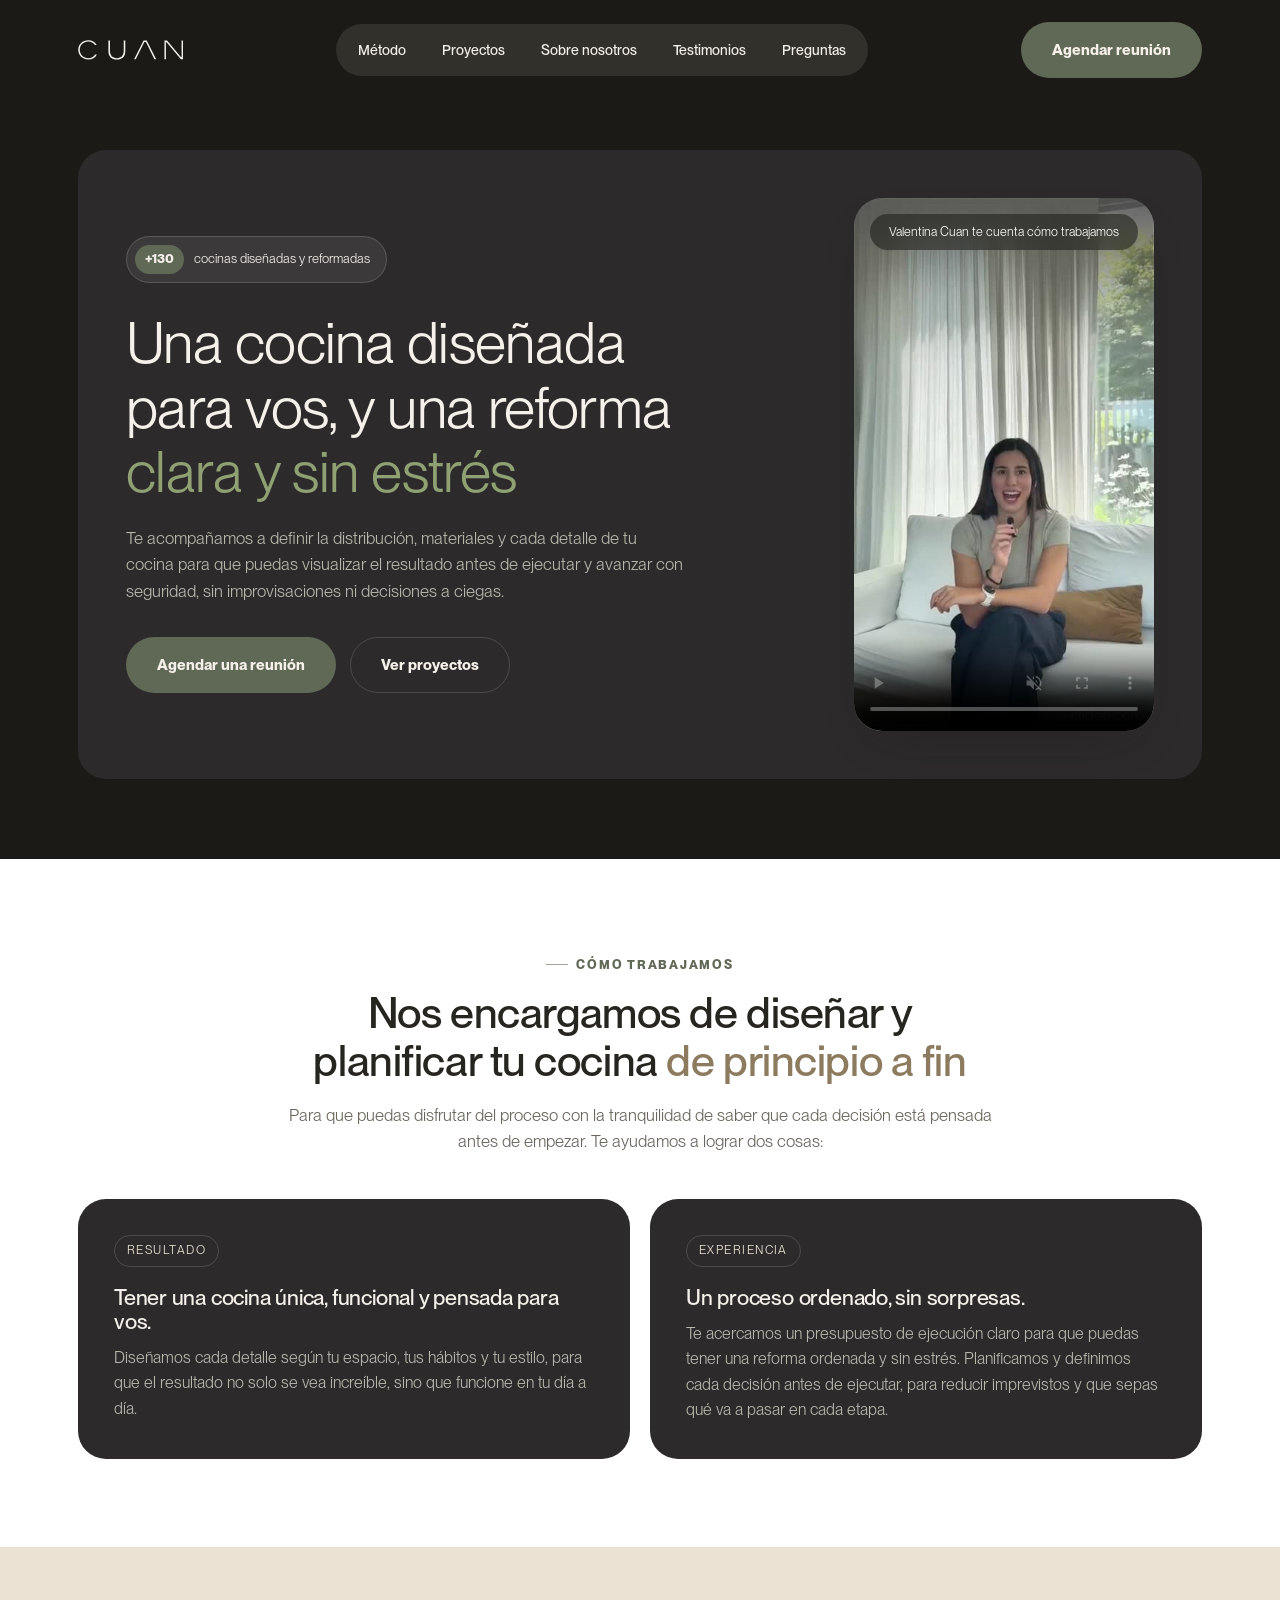
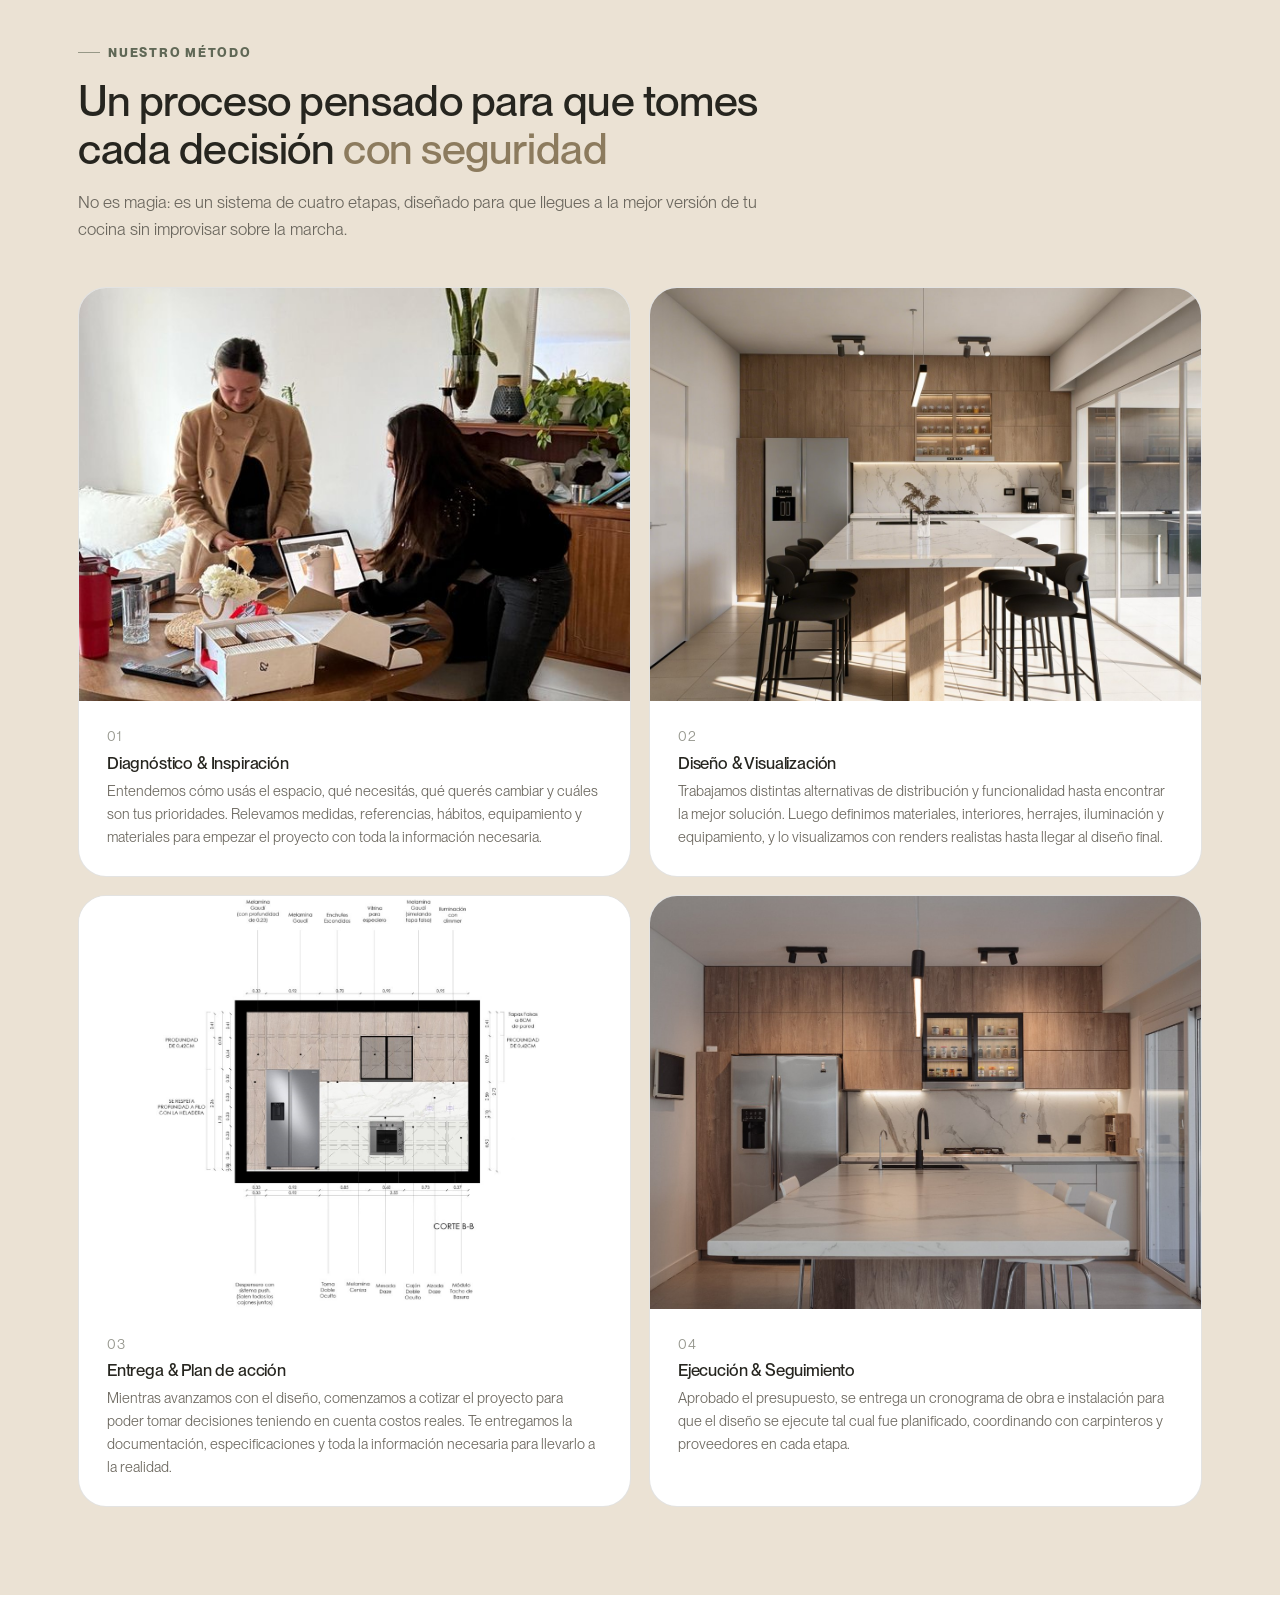
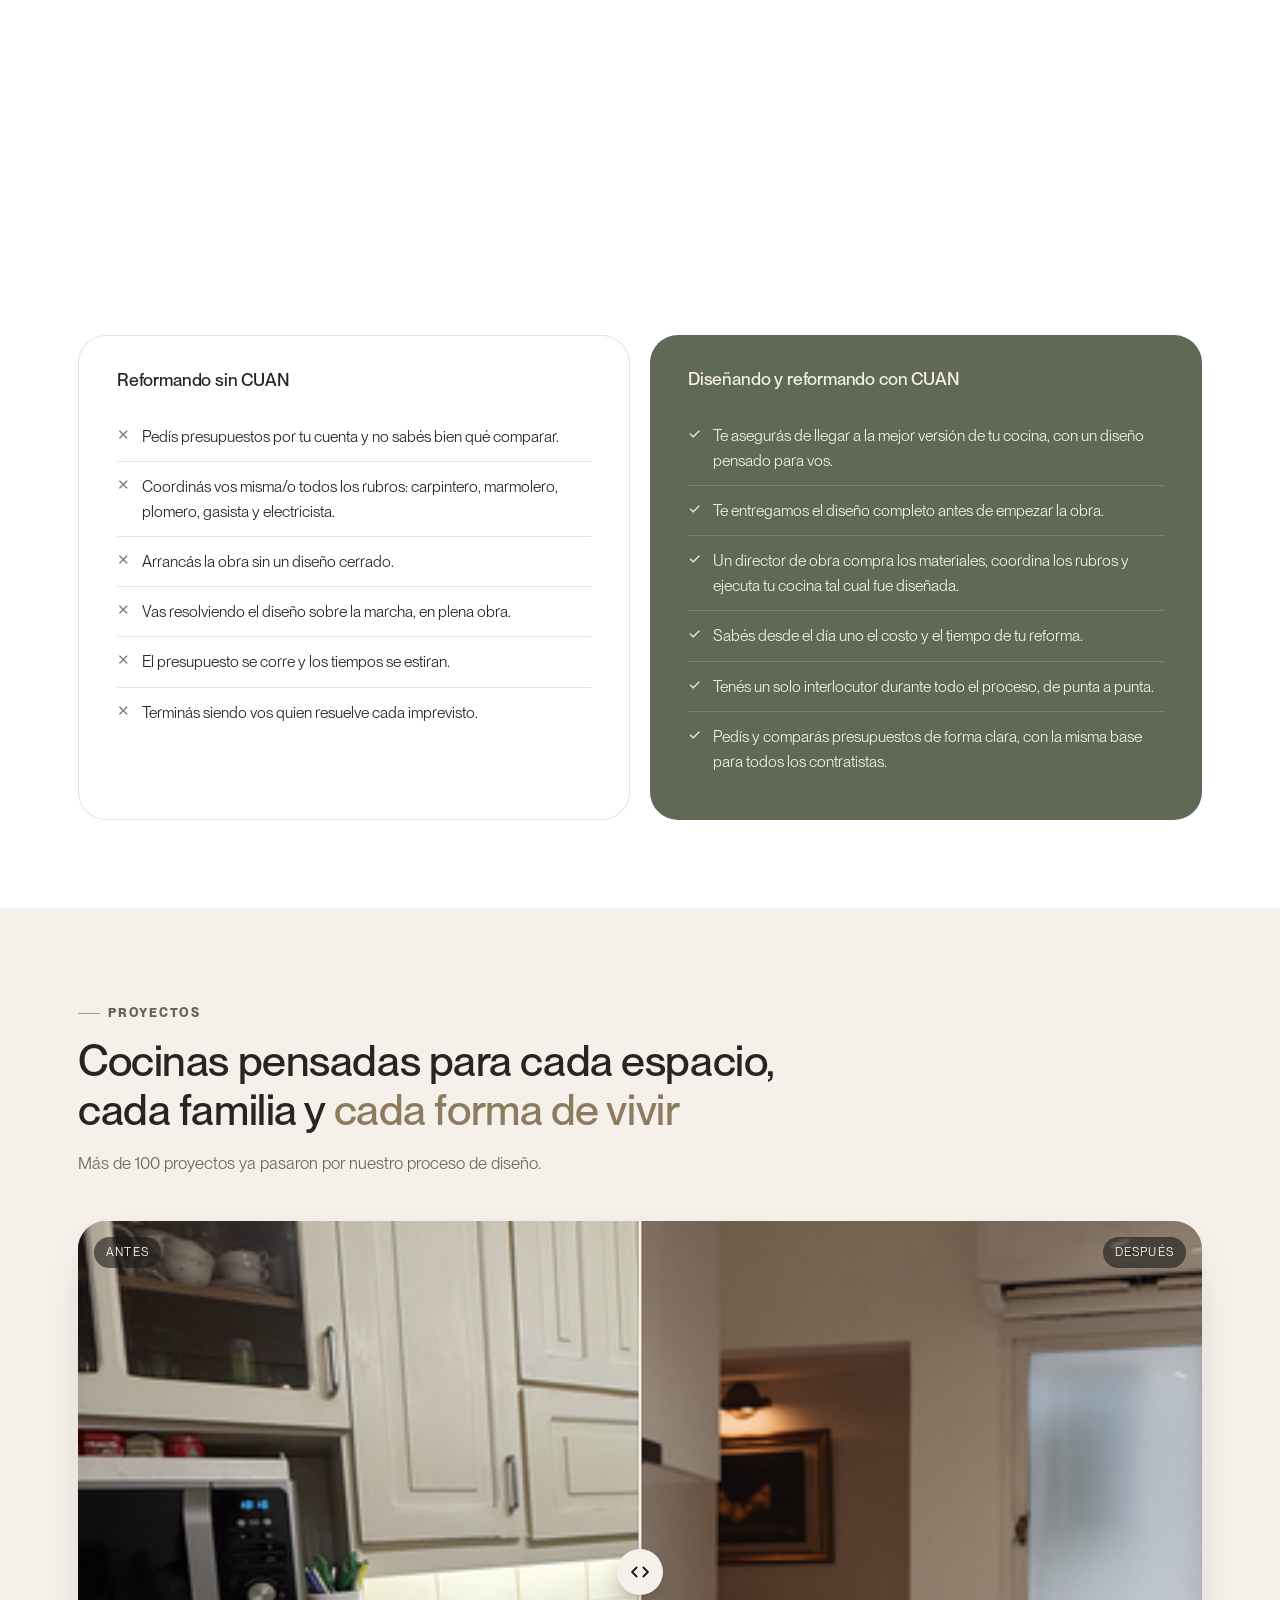
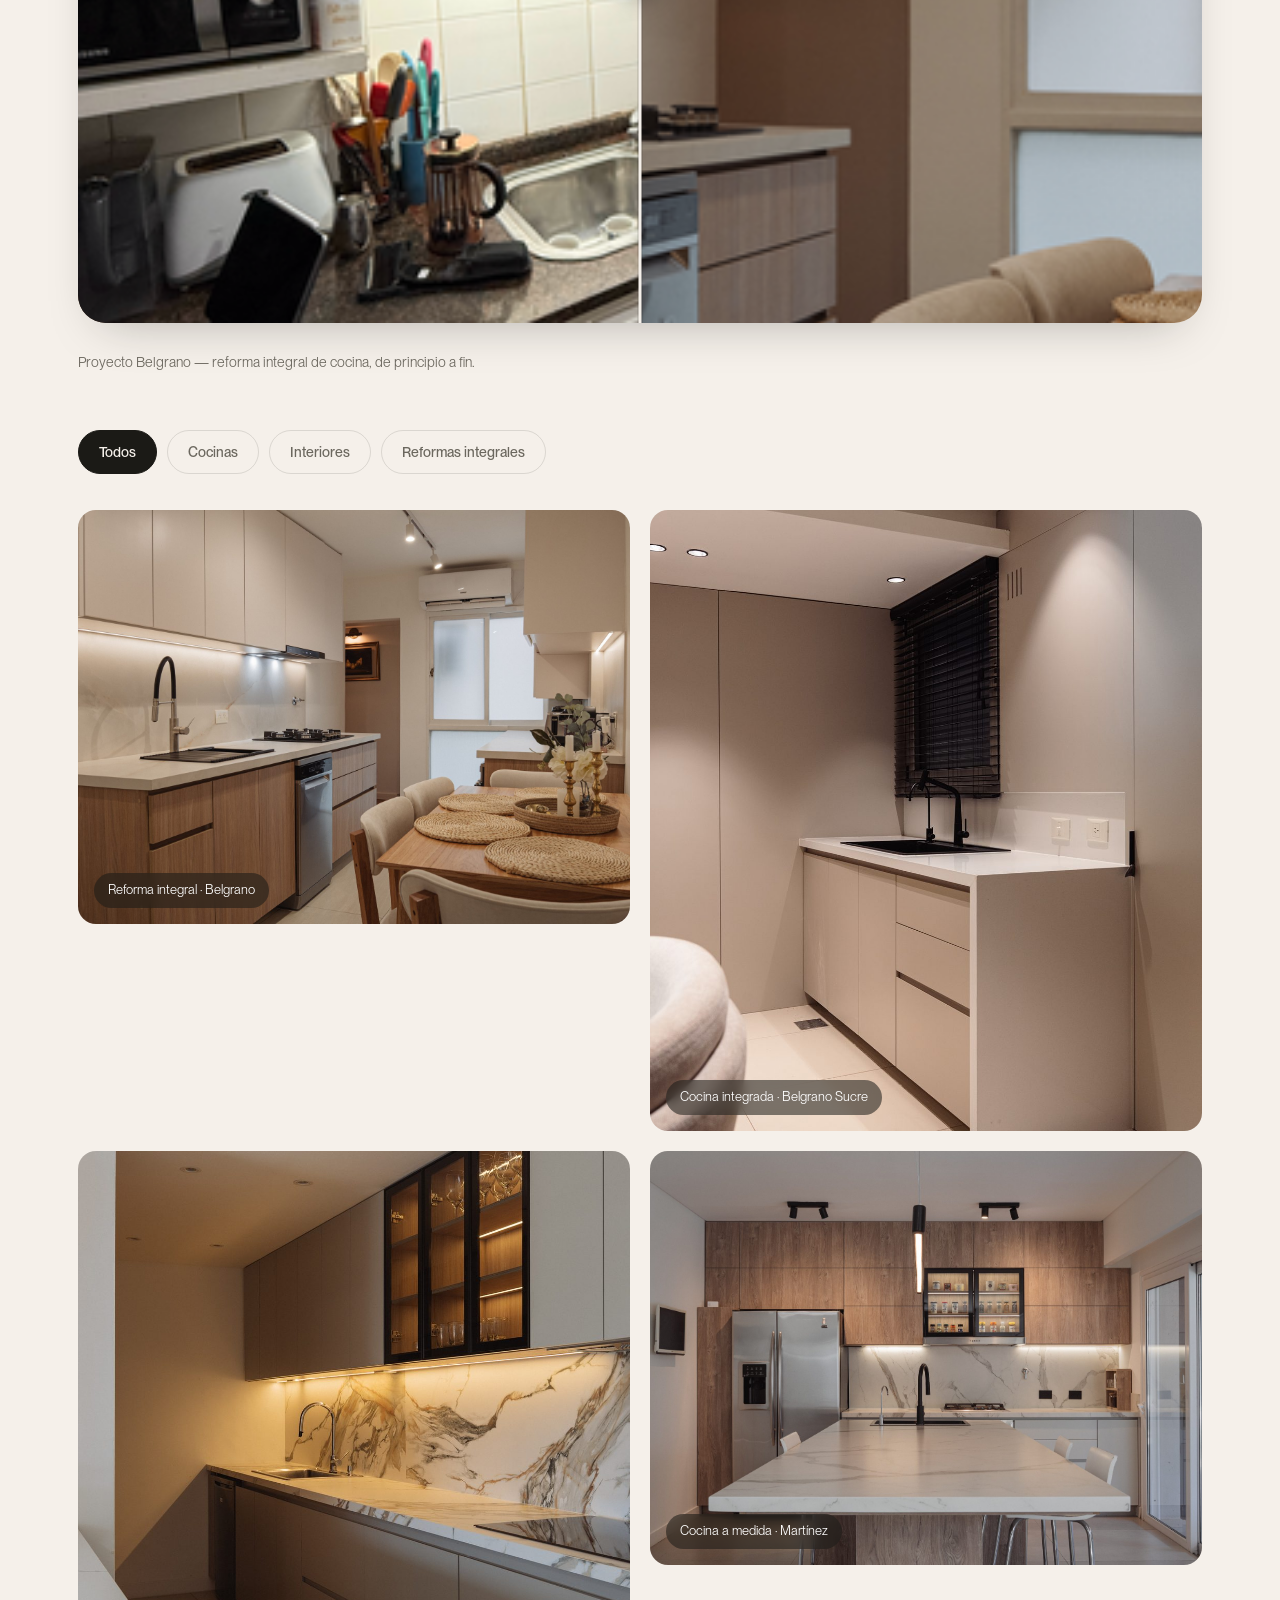
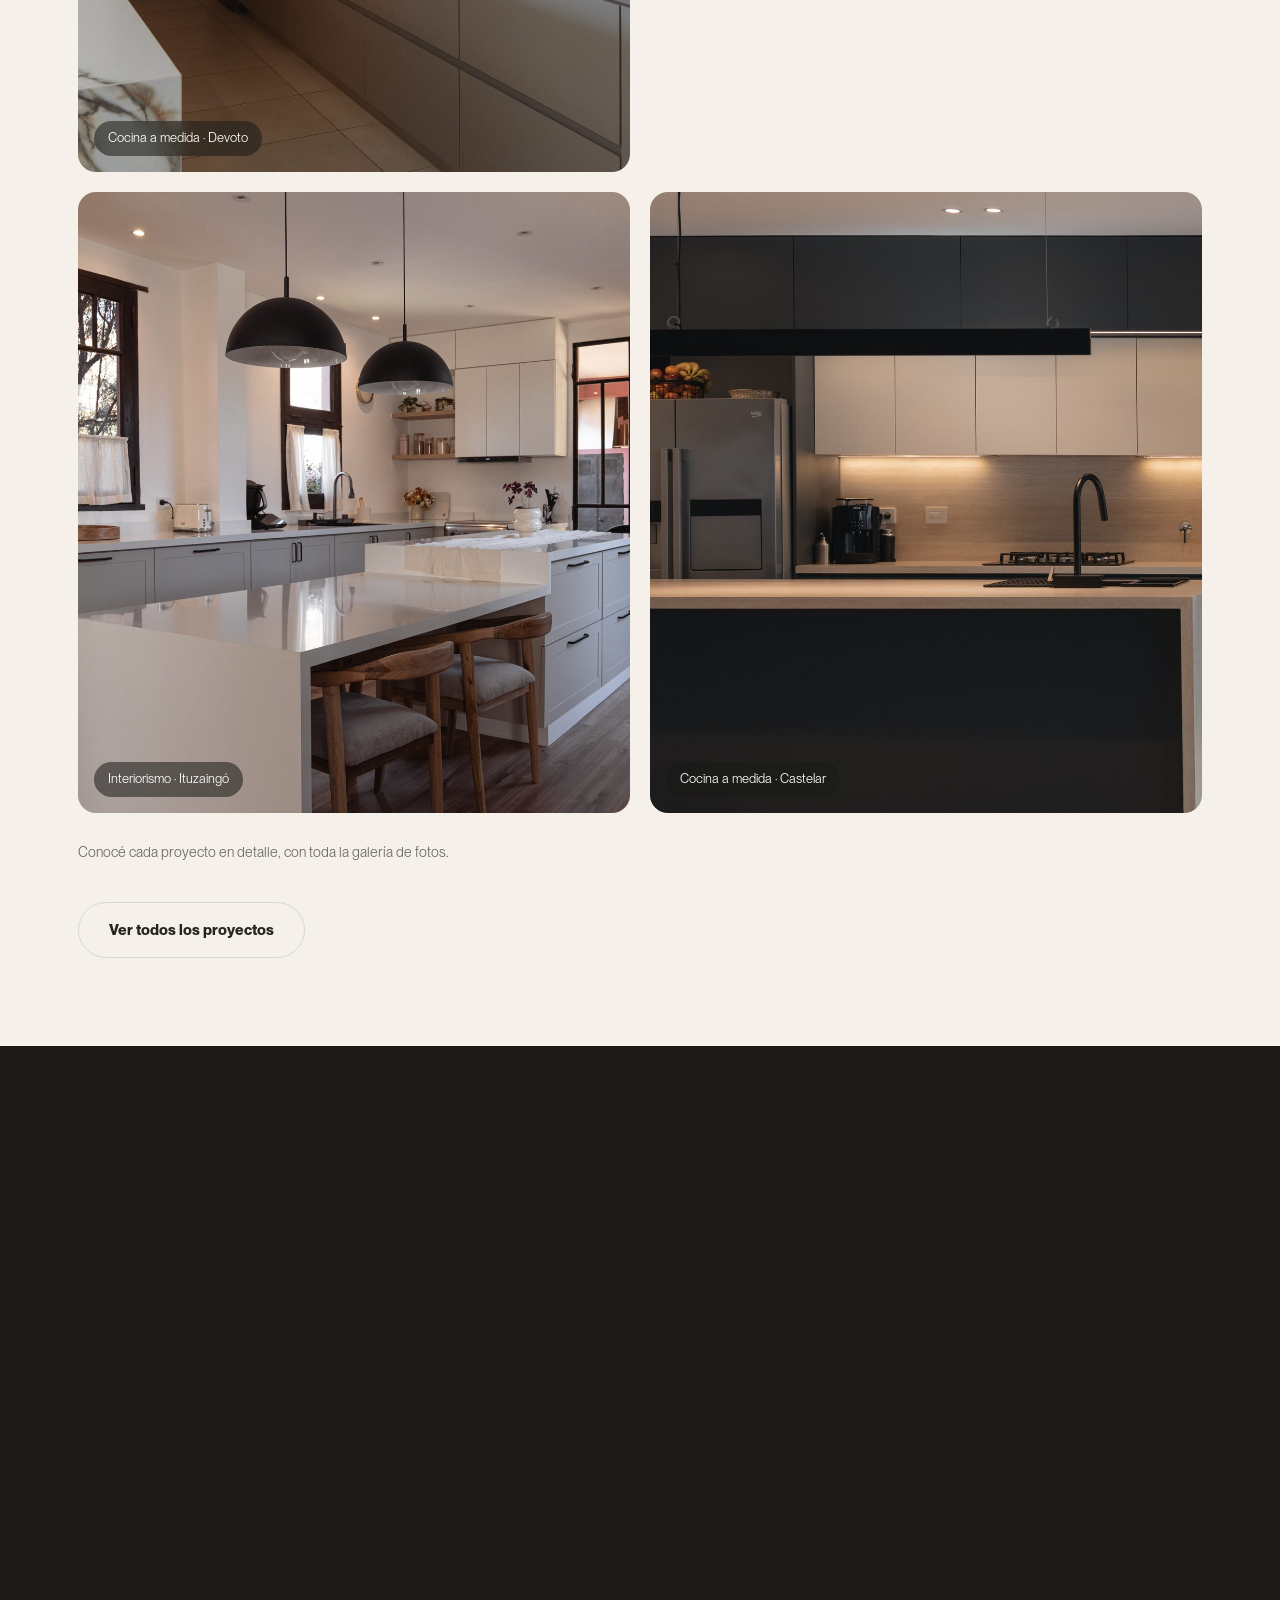
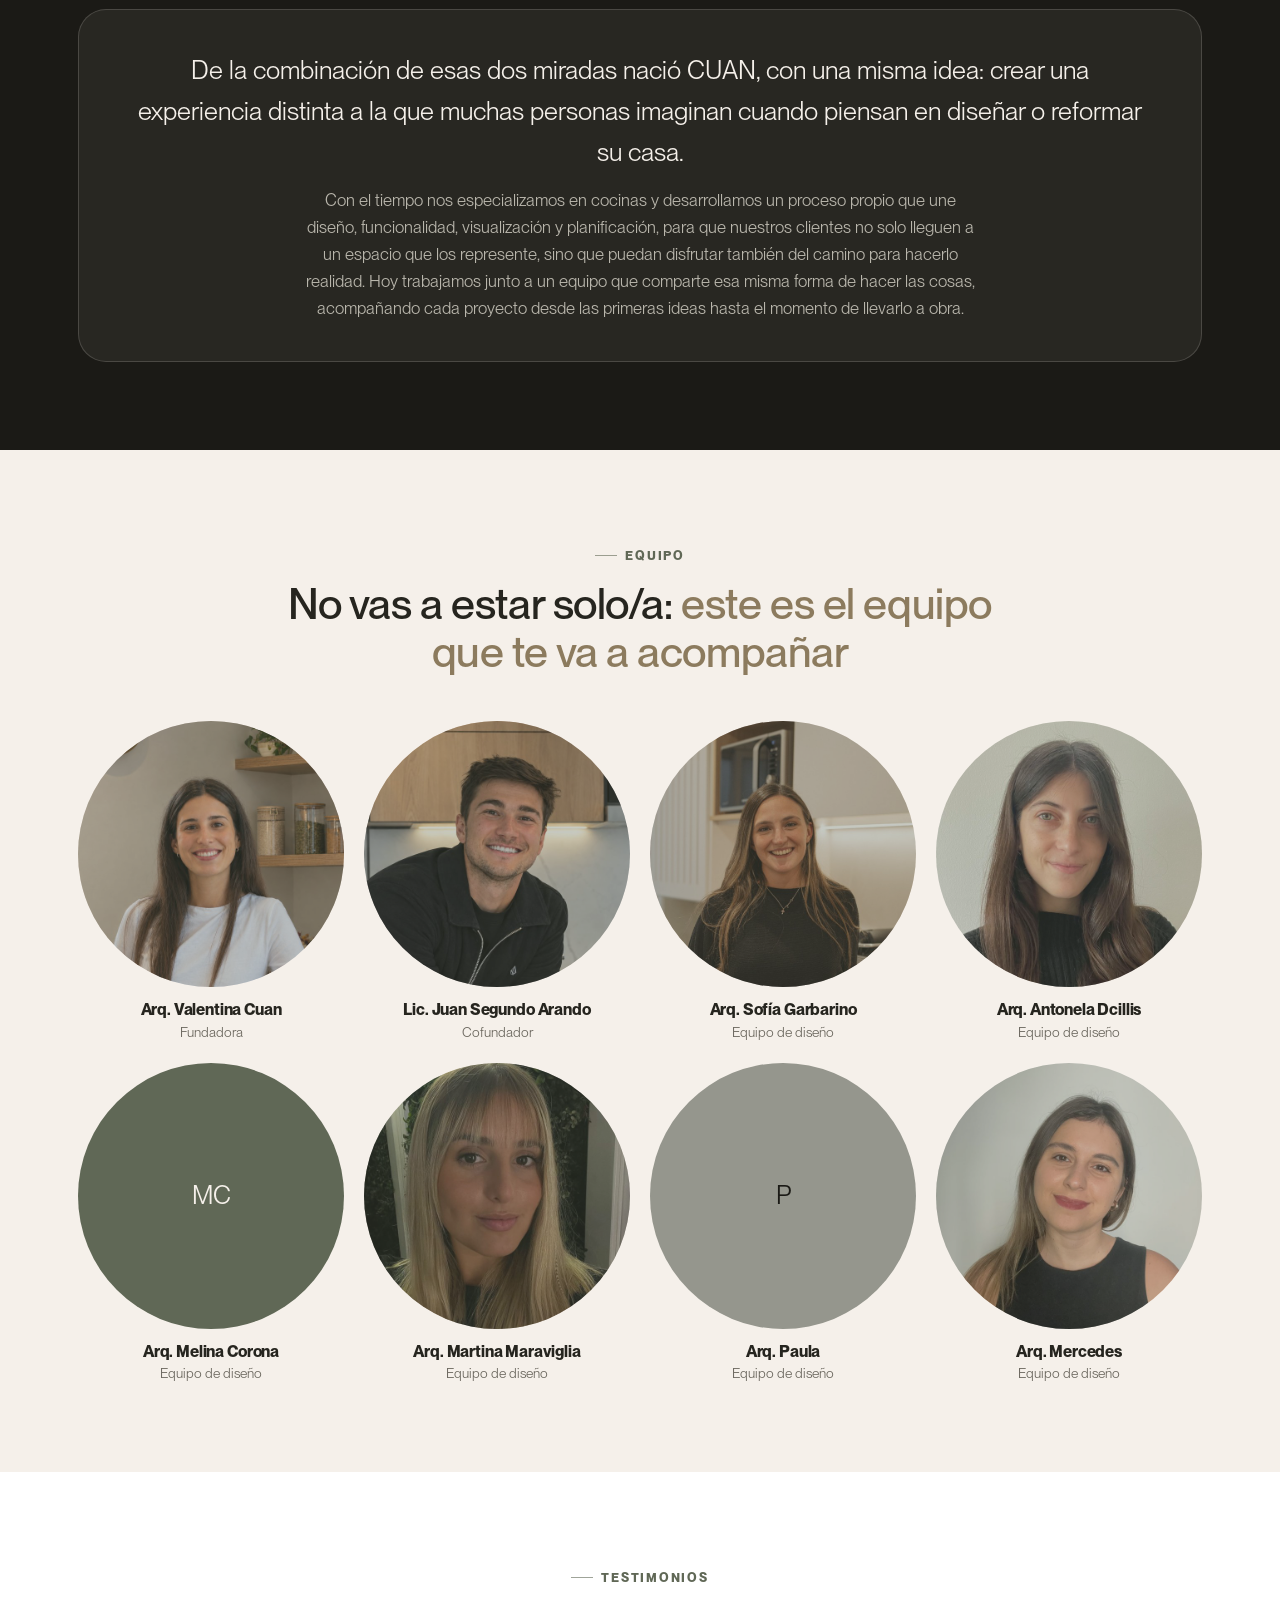
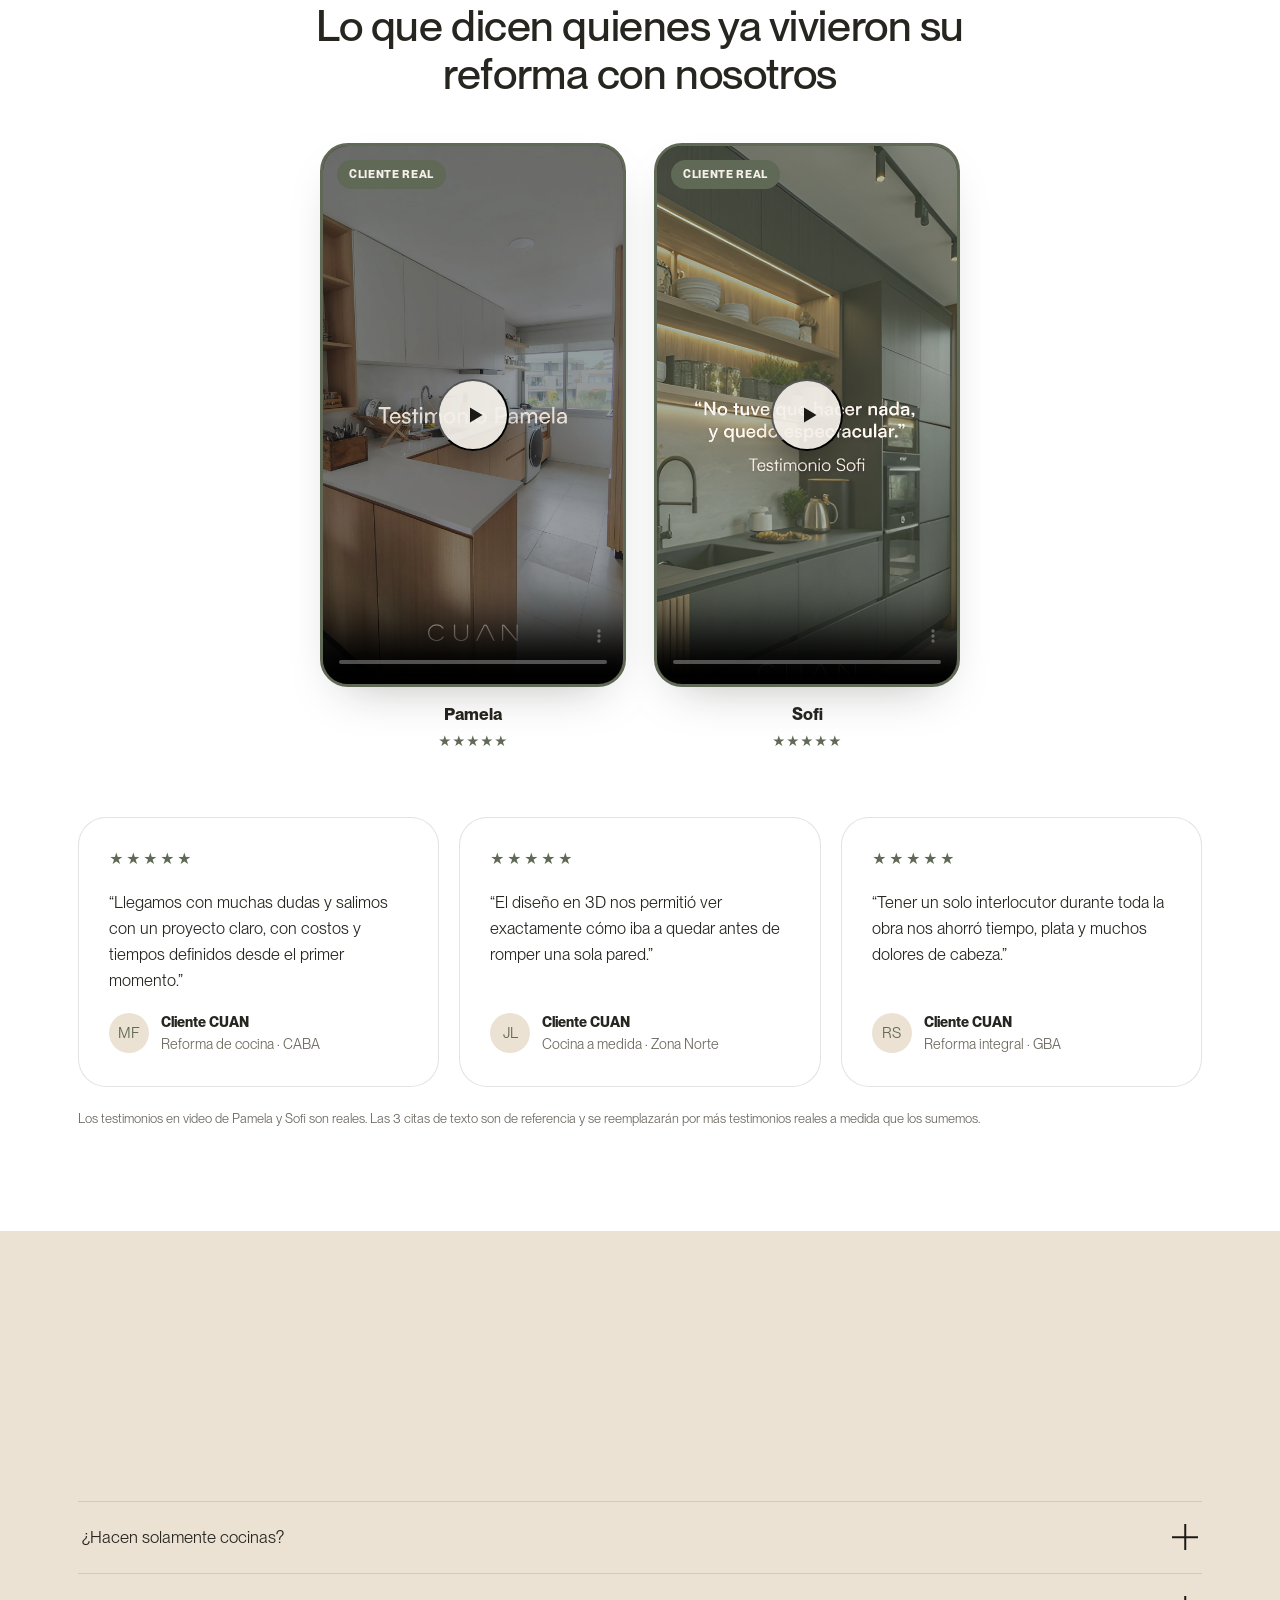
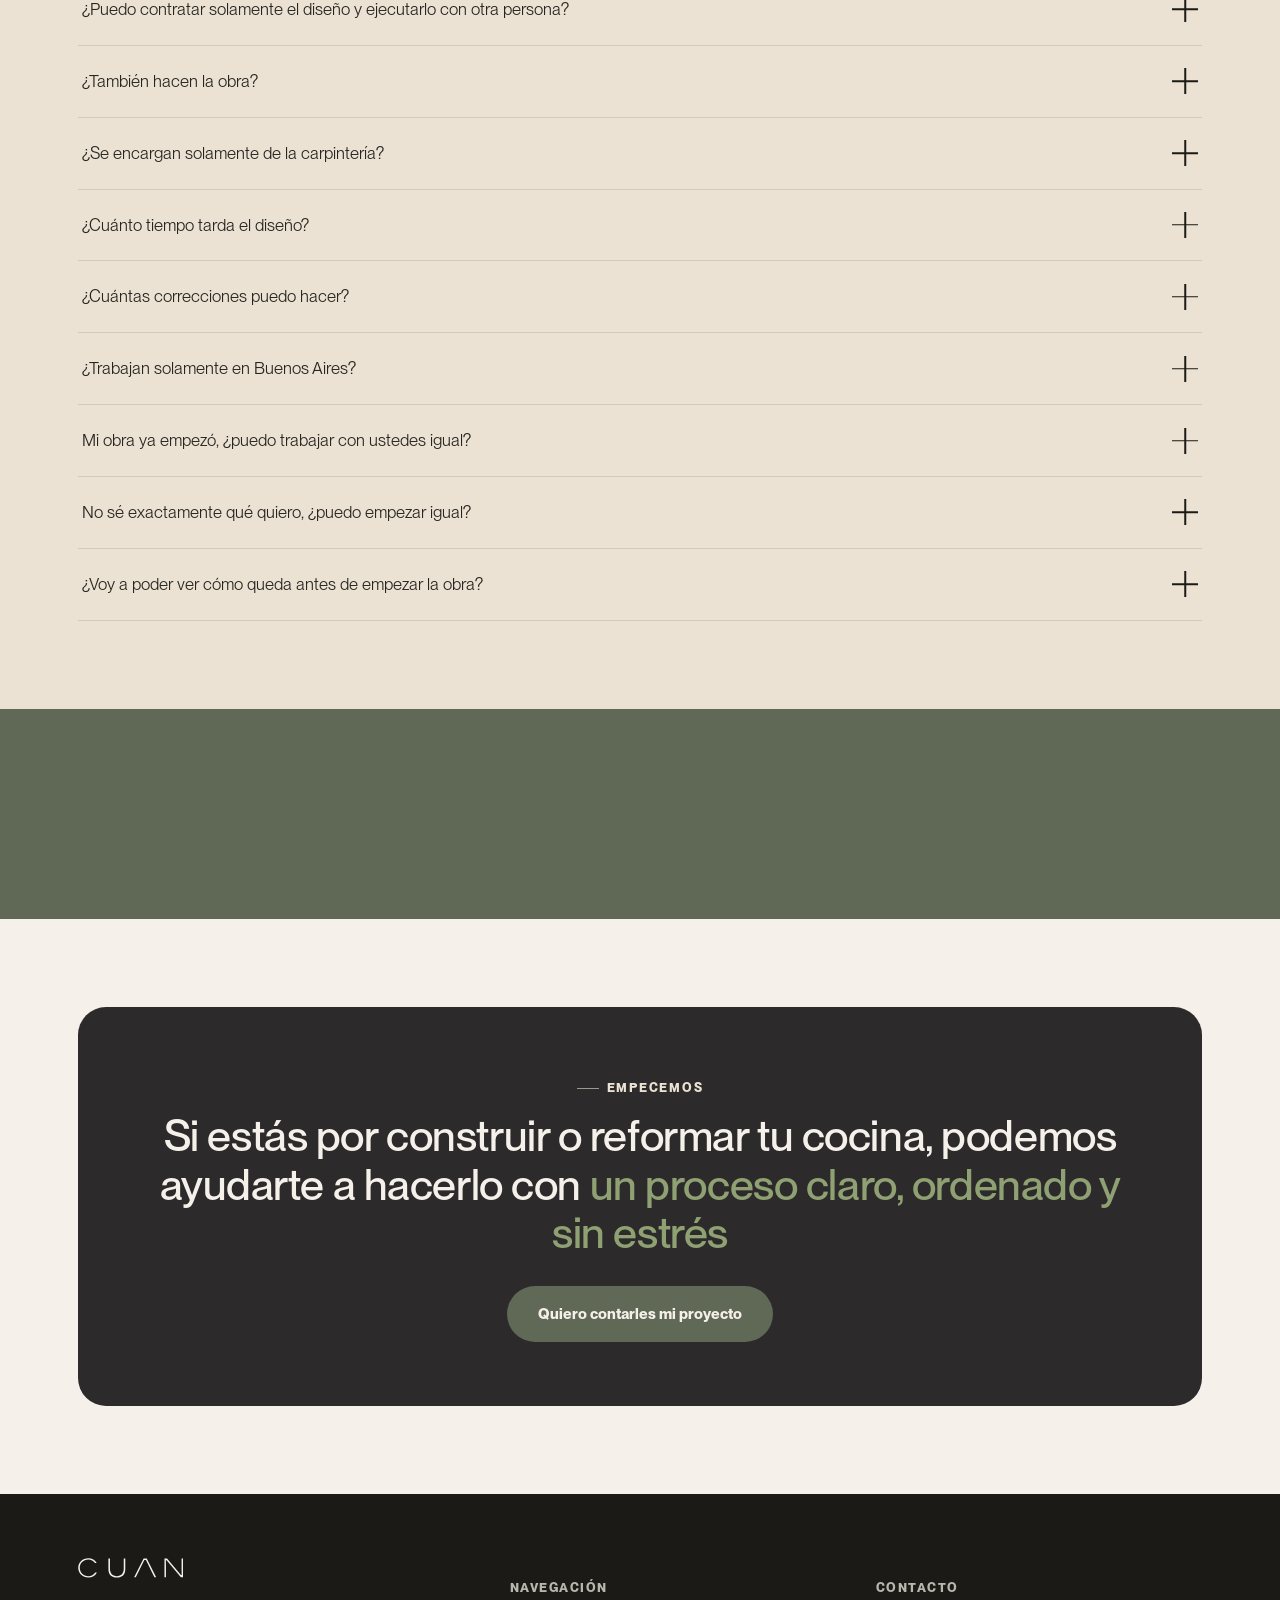
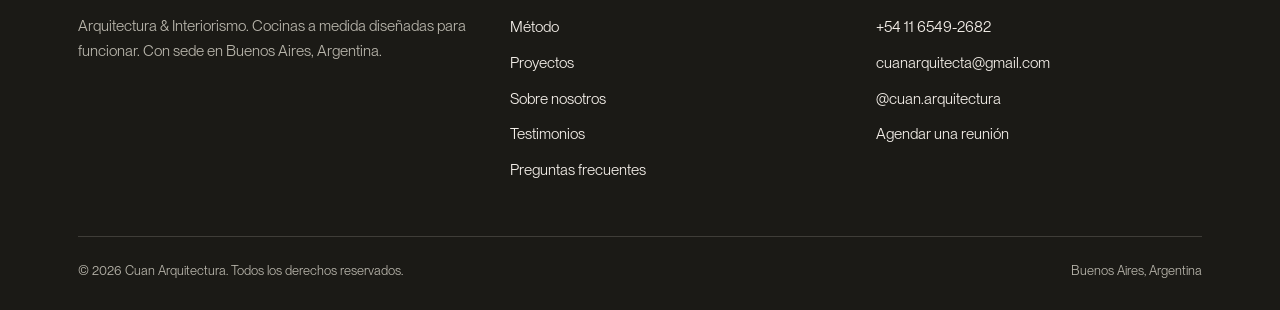
==== index.html @ 1bd66bba "Agregar favicon: círculo negro con la C del logo en blanco Se reutiliza la letra "C" del isotipo rea" ====
<!DOCTYPE html>
<html lang="es">
<head>
<!-- Google tag (gtag.js) -->
<script async src="https://www.googletagmanager.com/gtag/js?id=G-QLPNHZY2KX"></script>
<script>
  window.dataLayer = window.dataLayer || [];
  function gtag(){dataLayer.push(arguments);}
  gtag('js', new Date());

  gtag('config', 'G-QLPNHZY2KX');
</script>

<!-- Meta Pixel Code -->
<script>
!function(f,b,e,v,n,t,s)
{if(f.fbq)return;n=f.fbq=function(){n.callMethod?
n.callMethod.apply(n,arguments):n.queue.push(arguments)};
if(!f._fbq)f._fbq=n;n.push=n;n.loaded=!0;n.version='2.0';
n.queue=[];t=b.createElement(e);t.async=!0;
t.src=v;s=b.getElementsByTagName(e)[0];
s.parentNode.insertBefore(t,s)}(window, document,'script',
'https://connect.facebook.net/en_US/fbevents.js');
fbq('init', '1313202587627319');
fbq('track', 'PageView');
</script>
<noscript><img height="1" width="1" style="display:none"
src="https://www.facebook.com/tr?id=1313202587627319&ev=PageView&noscript=1"
/></noscript>
<!-- End Meta Pixel Code -->
<meta charset="UTF-8">
<link rel="icon" href="assets/img/favicon.svg" type="image/svg+xml">
<link rel="icon" href="assets/img/favicon-32.png" sizes="32x32" type="image/png">
<link rel="apple-touch-icon" href="assets/img/favicon-180.png">
<meta name="viewport" content="width=device-width, initial-scale=1">
<title>Cuan Arquitectura</title>
<meta name="description" content="Cuan Arquitectura — Arquitectura e interiorismo especializados en cocinas a medida. Diseñamos y planificamos tu cocina de principio a fin, con un proceso claro, ordenado y sin estrés.">
<link rel="canonical" href="https://cuan-arquitectura.vercel.app/">
<meta property="og:type" content="website">
<meta property="og:site_name" content="Cuan Arquitectura">
<meta property="og:title" content="Cuan Arquitectura — Arquitectura e Interiorismo">
<meta property="og:description" content="Diseñamos y planificamos tu cocina de principio a fin, con un proceso claro, ordenado y sin estrés.">
<meta property="og:url" content="https://cuan-arquitectura.vercel.app/">
<meta property="og:image" content="https://cuan-arquitectura.vercel.app/assets/img/proyecto-belgrano-02.jpg">
<meta property="og:locale" content="es_AR">
<meta name="twitter:card" content="summary_large_image">
<meta name="twitter:title" content="Cuan Arquitectura — Arquitectura e Interiorismo">
<meta name="twitter:description" content="Diseñamos y planificamos tu cocina de principio a fin, con un proceso claro, ordenado y sin estrés.">
<meta name="twitter:image" content="https://cuan-arquitectura.vercel.app/assets/img/proyecto-belgrano-02.jpg">
<link rel="preconnect" href="https://fonts.googleapis.com">
<link rel="preconnect" href="https://fonts.gstatic.com" crossorigin>
<link href="https://fonts.googleapis.com/css2?family=Inter:wght@400;500;600;700&amp;display=swap" rel="stylesheet">
<link rel="stylesheet" href="css/style.css">
<script type="application/ld+json">
{
  "@context": "https://schema.org",
  "@type": "HomeAndConstructionBusiness",
  "name": "Cuan Arquitectura",
  "description": "Arquitectura e interiorismo especializados en cocinas a medida.",
  "url": "https://cuan-arquitectura.vercel.app/",
  "telephone": "+541165492682",
  "address": { "@type": "PostalAddress", "addressLocality": "Buenos Aires", "addressCountry": "AR" },
  "sameAs": ["https://instagram.com/cuan.arquitectura"]
}
</script>
<script>document.documentElement.classList.add('reveal-ready')</script>
</head>
<body>

<a class="skip-link" href="#main">Saltar al contenido</a>

<div class="scroll-progress" aria-hidden="true"><span class="scroll-progress-fill"></span></div>

<header class="site-header on-dark">
  <div class="container">
    <a href="index.html" class="logo" aria-label="Cuan Arquitectura"><svg class="logo-mark" viewBox="186 372 353 67" fill="none" aria-hidden="true" focusable="false"><path fill="currentColor" d="M 344.445312 373.53125 L 339.257812 373.53125 L 339.257812 408.375 C 339.257812 423.984375 330.847656 432.945312 316.171875 432.945312 C 301.496094 432.945312 293.085938 423.996094 293.085938 408.375 L 293.085938 373.53125 L 287.898438 373.53125 L 287.898438 408.550781 C 287.898438 426.988281 298.207031 437.5625 316.171875 437.5625 C 334.136719 437.5625 344.457031 426.988281 344.457031 408.550781 Z M 344.445312 373.53125 "/><path fill="currentColor" d="M 530.675781 436.46875 L 537.992188 436.46875 L 537.992188 373.53125 L 533.078125 373.53125 L 533.078125 413.539062 L 533.382812 428.960938 L 530.78125 428.960938 L 484.324219 373.53125 L 475.710938 373.53125 L 475.710938 436.457031 L 480.621094 436.457031 L 480.621094 394.878906 L 480.316406 379.457031 L 482.921875 379.457031 Z M 530.675781 436.46875 "/><path fill="currentColor" d="M 442.050781 436.46875 L 447.785156 436.46875 L 416.359375 373.542969 L 405.796875 373.542969 L 374.121094 436.46875 L 379.582031 436.46875 L 401.234375 393.078125 L 408.296875 378.351562 L 413.621094 378.351562 L 420.691406 393.097656 L 430.855469 413.632812 L 430.835938 413.632812 Z M 442.050781 436.46875 "/><path fill="currentColor" d="M 243.558594 420.464844 C 238.878906 428.285156 230.488281 432.945312 220.441406 432.945312 C 204.175781 432.945312 191.90625 420.949219 191.90625 405.050781 C 191.90625 389.101562 204.132812 377.0625 220.347656 377.0625 C 229.910156 377.0625 237.910156 381.207031 242.75 388.398438 L 248.664062 388.398438 C 243.285156 378.425781 232.988281 372.4375 220.527344 372.4375 C 201.246094 372.4375 186.707031 386.414062 186.707031 404.957031 C 186.707031 423.246094 201.5625 437.574219 220.527344 437.574219 C 233.492188 437.574219 244.035156 431.144531 249.296875 420.464844 Z M 243.558594 420.464844 "/></svg></a>
    <nav class="nav-links">
      <a href="#metodo">Método</a>
      <a href="proyectos.html">Proyectos</a>
      <a href="#nosotros">Sobre nosotros</a>
      <a href="#testimonios">Testimonios</a>
      <a href="#preguntas">Preguntas</a>
    </nav>
    <a href="https://calendly.com/cuan-arquitectura/charla-inicial-ideas-para-transformar-tu-espacio" target="_blank" rel="noopener" class="btn btn-primary header-cta">Agendar reunión</a>
    <button class="nav-toggle" aria-label="Abrir menú">
      <svg width="18" height="12" viewBox="0 0 18 12" fill="none"><path d="M0 1H18M0 6H18M0 11H18" stroke="currentColor" stroke-width="1.4"/></svg>
    </button>
  </div>
</header>

<div class="mobile-menu">
  <div class="mobile-menu-top">
    <span class="logo" role="img" aria-label="Cuan Arquitectura"><svg class="logo-mark" viewBox="186 372 353 67" fill="none" aria-hidden="true" focusable="false"><path fill="currentColor" d="M 344.445312 373.53125 L 339.257812 373.53125 L 339.257812 408.375 C 339.257812 423.984375 330.847656 432.945312 316.171875 432.945312 C 301.496094 432.945312 293.085938 423.996094 293.085938 408.375 L 293.085938 373.53125 L 287.898438 373.53125 L 287.898438 408.550781 C 287.898438 426.988281 298.207031 437.5625 316.171875 437.5625 C 334.136719 437.5625 344.457031 426.988281 344.457031 408.550781 Z M 344.445312 373.53125 "/><path fill="currentColor" d="M 530.675781 436.46875 L 537.992188 436.46875 L 537.992188 373.53125 L 533.078125 373.53125 L 533.078125 413.539062 L 533.382812 428.960938 L 530.78125 428.960938 L 484.324219 373.53125 L 475.710938 373.53125 L 475.710938 436.457031 L 480.621094 436.457031 L 480.621094 394.878906 L 480.316406 379.457031 L 482.921875 379.457031 Z M 530.675781 436.46875 "/><path fill="currentColor" d="M 442.050781 436.46875 L 447.785156 436.46875 L 416.359375 373.542969 L 405.796875 373.542969 L 374.121094 436.46875 L 379.582031 436.46875 L 401.234375 393.078125 L 408.296875 378.351562 L 413.621094 378.351562 L 420.691406 393.097656 L 430.855469 413.632812 L 430.835938 413.632812 Z M 442.050781 436.46875 "/><path fill="currentColor" d="M 243.558594 420.464844 C 238.878906 428.285156 230.488281 432.945312 220.441406 432.945312 C 204.175781 432.945312 191.90625 420.949219 191.90625 405.050781 C 191.90625 389.101562 204.132812 377.0625 220.347656 377.0625 C 229.910156 377.0625 237.910156 381.207031 242.75 388.398438 L 248.664062 388.398438 C 243.285156 378.425781 232.988281 372.4375 220.527344 372.4375 C 201.246094 372.4375 186.707031 386.414062 186.707031 404.957031 C 186.707031 423.246094 201.5625 437.574219 220.527344 437.574219 C 233.492188 437.574219 244.035156 431.144531 249.296875 420.464844 Z M 243.558594 420.464844 "/></svg></span>
    <button class="nav-toggle mobile-menu-close" aria-label="Cerrar menú">
      <svg width="18" height="18" viewBox="0 0 18 18" fill="none"><path d="M1 1L17 17M17 1L1 17" stroke="currentColor" stroke-width="1.4"/></svg>
    </button>
  </div>
  <nav>
    <a href="#metodo">Método</a>
    <a href="proyectos.html">Proyectos</a>
    <a href="#nosotros">Sobre nosotros</a>
    <a href="#testimonios">Testimonios</a>
    <a href="#preguntas">Preguntas</a>
  </nav>
  <div class="mobile-menu-foot">
    <a href="https://calendly.com/cuan-arquitectura/charla-inicial-ideas-para-transformar-tu-espacio" target="_blank" rel="noopener" class="btn btn-primary">Agendar reunión</a>
  </div>
</div>

<main id="main">

  <!-- ================= HERO ================= -->
  <section class="hero">
    <div class="container">
      <div class="hero-grid">
        <div>
          <span class="hero-badge"><b>+130</b> cocinas diseñadas y reformadas</span>
          <h1 class="h-xl">Una cocina diseñada para vos, y una reforma <span class="accent-text">clara y sin estrés</span></h1>
          <p class="lede" style="margin-top:20px;">Te acompañamos a definir la distribución, materiales y cada detalle de tu cocina para que puedas visualizar el resultado antes de ejecutar y avanzar con seguridad, sin improvisaciones ni decisiones a ciegas.</p>
          <div class="hero-actions">
            <a href="https://calendly.com/cuan-arquitectura/charla-inicial-ideas-para-transformar-tu-espacio" target="_blank" rel="noopener" class="btn btn-primary">Agendar una reunión</a>
            <a href="#proyectos" class="btn btn-outline">Ver proyectos</a>
          </div>
        </div>
        <div class="hero-video-wrap">
          <div class="video-card hero-video-card" id="hero-video-card">
            <video id="hero-video" autoplay muted loop controls preload="auto" poster="assets/img/vale-cuan-poster.jpg" playsinline>
              <source src="assets/video/vale-cuan.mp4" type="video/mp4">
            </video>
            <span class="media-caption">Valentina Cuan te cuenta cómo trabajamos</span>
          </div>
        </div>
      </div>
    </div>
  </section>

  <!-- ================= SOLUTION ================= -->
  <section class="section-pad bg-white">
    <div class="container">
      <div class="section-head center" data-reveal>
        <span class="eyebrow" style="justify-content:center;">Cómo trabajamos</span>
        <h2 class="h-lg" style="margin-top:14px;">Nos encargamos de diseñar y planificar tu cocina <span class="accent-text">de principio a fin</span></h2>
        <p class="lede" style="margin:16px auto 0;">Para que puedas disfrutar del proceso con la tranquilidad de saber que cada decisión está pensada antes de empezar. Te ayudamos a lograr dos cosas:</p>
      </div>
      <div class="two-col-cards">
        <div class="result-card" data-reveal>
          <span class="tag">Resultado</span>
          <h3>Tener una cocina única, funcional y pensada para vos.</h3>
          <p>Diseñamos cada detalle según tu espacio, tus hábitos y tu estilo, para que el resultado no solo se vea increíble, sino que funcione en tu día a día.</p>
        </div>
        <div class="result-card" data-reveal>
          <span class="tag">Experiencia</span>
          <h3>Un proceso ordenado, sin sorpresas.</h3>
          <p>Te acercamos un presupuesto de ejecución claro para que puedas tener una reforma ordenada y sin estrés. Planificamos y definimos cada decisión antes de ejecutar, para reducir imprevistos y que sepas qué va a pasar en cada etapa.</p>
        </div>
      </div>
    </div>
  </section>

  <!-- ================= MÉTODO ================= -->
  <section id="metodo" class="section-pad bg-beige-deep">
    <div class="container">
      <div class="section-head" data-reveal>
        <span class="eyebrow">Nuestro método</span>
        <h2 class="h-lg" style="margin-top:14px;">Un proceso pensado para que tomes cada decisión <span class="accent-text">con seguridad</span></h2>
        <p class="lede" style="margin-top:16px;">No es magia: es un sistema de cuatro etapas, diseñado para que llegues a la mejor versión de tu cocina sin improvisar sobre la marcha.</p>
      </div>
      <div class="method-list">
        <div class="method-step method-step--visual" data-reveal>
          <img src="assets/img/metodo-diagnostico.jpg" alt="Relevamiento de materiales y referencias junto al equipo de Cuan Arquitectura" loading="lazy">
          <div class="method-step-body">
            <span class="num">01</span>
            <h3>Diagnóstico &amp; Inspiración</h3>
            <p>Entendemos cómo usás el espacio, qué necesitás, qué querés cambiar y cuáles son tus prioridades. Relevamos medidas, referencias, hábitos, equipamiento y materiales para empezar el proyecto con toda la información necesaria.</p>
          </div>
        </div>
        <div class="method-step method-step--visual" data-reveal>
          <img src="assets/img/metodo-diseno.jpg" alt="Render realista de una cocina en etapa de diseño, con isla de mármol y living-comedor integrado" loading="lazy">
          <div class="method-step-body">
            <span class="num">02</span>
            <h3>Diseño &amp; Visualización</h3>
            <p>Trabajamos distintas alternativas de distribución y funcionalidad hasta encontrar la mejor solución. Luego definimos materiales, interiores, herrajes, iluminación y equipamiento, y lo visualizamos con renders realistas hasta llegar al diseño final.</p>
          </div>
        </div>
        <div class="method-step method-step--visual" data-reveal>
          <img class="contain" src="assets/img/metodo-entrega.jpg" alt="Lámina técnica de especificaciones de cocina, con medidas y detalles de materiales, parte de la documentación entregada al cliente" loading="lazy">
          <div class="method-step-body">
            <span class="num">03</span>
            <h3>Entrega &amp; Plan de acción</h3>
            <p>Mientras avanzamos con el diseño, comenzamos a cotizar el proyecto para poder tomar decisiones teniendo en cuenta costos reales. Te entregamos la documentación, especificaciones y toda la información necesaria para llevarlo a la realidad.</p>
          </div>
        </div>
        <div class="method-step method-step--visual" data-reveal>
          <img src="assets/img/metodo-ejecucion.jpg" alt="Cocina terminada tras la ejecución de la obra, con isla de mármol y carpintería de madera" loading="lazy">
          <div class="method-step-body">
            <span class="num">04</span>
            <h3>Ejecución &amp; Seguimiento</h3>
            <p>Aprobado el presupuesto, se entrega un cronograma de obra e instalación para que el diseño se ejecute tal cual fue planificado, coordinando con carpinteros y proveedores en cada etapa.</p>
          </div>
        </div>
      </div>
    </div>
  </section>

  <!-- ================= COMPARISON ================= -->
  <section class="section-pad bg-white">
    <div class="container">
      <div class="section-head center" data-reveal>
        <span class="eyebrow" style="justify-content:center;">Por qué CUAN</span>
        <h2 class="h-lg" style="margin-top:14px;">Dejá de posponer <span class="accent-text">el sueño de tu cocina nueva</span></h2>
        <p class="lede" style="margin:16px auto 0;">Es hora de cambiar. Pasá de manejar tu reforma sola/o a tener un equipo que te acompaña en cada etapa y te da resultados.</p>
      </div>
      <div class="compare-wrap">
        <div class="compare-col neg" data-reveal>
          <h3>Reformando sin CUAN</h3>
          <ul>
            <li><span class="mark">✕</span>Pedís presupuestos por tu cuenta y no sabés bien qué comparar.</li>
            <li><span class="mark">✕</span>Coordinás vos misma/o todos los rubros: carpintero, marmolero, plomero, gasista y electricista.</li>
            <li><span class="mark">✕</span>Arrancás la obra sin un diseño cerrado.</li>
            <li><span class="mark">✕</span>Vas resolviendo el diseño sobre la marcha, en plena obra.</li>
            <li><span class="mark">✕</span>El presupuesto se corre y los tiempos se estiran.</li>
            <li><span class="mark">✕</span>Terminás siendo vos quien resuelve cada imprevisto.</li>
          </ul>
        </div>
        <div class="compare-col pos" data-reveal>
          <h3>Diseñando y reformando con CUAN</h3>
          <ul>
            <li><span class="mark">✓</span>Te asegurás de llegar a la mejor versión de tu cocina, con un diseño pensado para vos.</li>
            <li><span class="mark">✓</span>Te entregamos el diseño completo antes de empezar la obra.</li>
            <li><span class="mark">✓</span>Un director de obra compra los materiales, coordina los rubros y ejecuta tu cocina tal cual fue diseñada.</li>
            <li><span class="mark">✓</span>Sabés desde el día uno el costo y el tiempo de tu reforma.</li>
            <li><span class="mark">✓</span>Tenés un solo interlocutor durante todo el proceso, de punta a punta.</li>
            <li><span class="mark">✓</span>Pedís y comparás presupuestos de forma clara, con la misma base para todos los contratistas.</li>
          </ul>
        </div>
      </div>
    </div>
  </section>

  <!-- ================= PROYECTOS ================= -->
  <section id="proyectos" class="section-pad bg-beige">
    <div class="container">
      <div class="section-head" data-reveal>
        <span class="eyebrow">Proyectos</span>
        <h2 class="h-lg" style="margin-top:14px;">Cocinas pensadas para cada espacio, cada familia y <span class="accent-text">cada forma de vivir</span></h2>
        <p class="lede" style="margin-top:16px;">Más de 100 proyectos ya pasaron por nuestro proceso de diseño.</p>
      </div>

      <div class="ba-slider" id="ba-slider" data-reveal role="slider" aria-label="Deslizar para comparar antes y después" aria-valuemin="0" aria-valuemax="100" aria-valuenow="50" tabindex="0">
        <img class="ba-img ba-after" src="assets/img/proyecto-belgrano-02.jpg" alt="Cocina después de la reforma, con carpintería de madera y diseño integral">
        <img class="ba-img ba-before" src="assets/img/proyecto-belgrano-01.jpg" alt="Cocina antes de la reforma, con carpintería clásica y mobiliario original">
        <div class="ba-divider"></div>
        <div class="ba-handle">
          <svg width="18" height="18" viewBox="0 0 16 16" fill="none"><path d="M5 4L1 8L5 12M11 4L15 8L11 12" stroke="currentColor" stroke-width="1.6" stroke-linecap="round" stroke-linejoin="round"/></svg>
        </div>
        <span class="ba-label ba-label-left">Antes</span>
        <span class="ba-label ba-label-right">Después</span>
      </div>
      <p class="portfolio-note">Proyecto Belgrano — reforma integral de cocina, de principio a fin.</p>

      <div class="portfolio-filters" style="margin-top:56px;">
        <button class="filter-btn is-active" data-filter="all">Todos</button>
        <button class="filter-btn" data-filter="cocinas">Cocinas</button>
        <button class="filter-btn" data-filter="interiores">Interiores</button>
        <button class="filter-btn" data-filter="reformas">Reformas integrales</button>
      </div>

      <div class="portfolio-grid">
        <a href="proyectos.html#proyecto-belgrano" class="portfolio-item lg" data-category="reformas" data-reveal>
          <img src="assets/img/proyecto-belgrano-g-01.jpg" alt="Cocina del Proyecto Belgrano, vista general con isla y mesa de comedor" loading="lazy">
          <span class="item-tag">Reforma integral · Belgrano</span>
        </a>
        <a href="proyectos.html#proyecto-belgrano-sucre" class="portfolio-item sm" data-category="cocinas" data-reveal>
          <img src="assets/img/proyecto-belgrano-sucre-01.jpg" alt="Cocina del Proyecto Belgrano Sucre, vista general con isla-barra" loading="lazy">
          <span class="item-tag">Cocina integrada · Belgrano Sucre</span>
        </a>
        <a href="proyectos.html#proyecto-devoto" class="portfolio-item sm" data-category="cocinas" data-reveal>
          <img src="assets/img/proyecto-devoto-01.jpg" alt="Cocina del Proyecto Devoto, vista general con isla de mármol" loading="lazy">
          <span class="item-tag">Cocina a medida · Devoto</span>
        </a>
        <a href="proyectos.html#proyecto-martinez" class="portfolio-item lg" data-category="cocinas" data-reveal>
          <img src="assets/img/proyecto-martinez-01.jpg" alt="Cocina del Proyecto Martínez, vista general con isla y mármol" loading="lazy">
          <span class="item-tag">Cocina a medida · Martínez</span>
        </a>
        <a href="proyectos.html#proyecto-ituzaingo" class="portfolio-item sm" data-category="interiores" data-reveal>
          <img src="assets/img/proyecto-ituzaingo-01.jpg" alt="Cocina del Proyecto Ituzaingó, vista general abierta al living-comedor" loading="lazy">
          <span class="item-tag">Interiorismo · Ituzaingó</span>
        </a>
        <a href="proyectos.html#proyecto-castelar" class="portfolio-item sm" data-category="cocinas" data-reveal>
          <img src="assets/img/proyecto-castelar-01.jpg" alt="Cocina del Proyecto Castelar, vista general con isla en negro y madera" loading="lazy">
          <span class="item-tag">Cocina a medida · Castelar</span>
        </a>
      </div>
      <p class="portfolio-note">Conocé cada proyecto en detalle, con toda la galería de fotos.</p>
      <a href="proyectos.html" class="btn btn-outline" style="margin-top:24px;">Ver todos los proyectos</a>
    </div>
  </section>

  <!-- ================= SOBRE NOSOTROS ================= -->
  <section id="nosotros" class="section-pad bg-dark">
    <div class="container">
      <div class="team-lead">
        <img src="assets/img/equipo-fundadores.jpg" data-reveal alt="Valentina Cuan y Juan Segundo Arando, fundadores de Cuan Arquitectura, en una cocina proyectada por el estudio">
        <div data-reveal>
          <span class="eyebrow">Sobre nosotros</span>
          <h2 class="h-lg" style="margin-top:14px;">Dos miradas, <span class="accent-text">una misma idea</span></h2>
          <p style="margin-top:18px;">Somos Valentina y Juan Segundo, y llegamos a CUAN desde mundos diferentes pero complementarios. Valentina, desde la arquitectura, el interiorismo, el diseño y la obra, aporta una mirada enfocada en transformar cada espacio desde la estética, la funcionalidad y, sobre todo, desde cómo lo vive cada persona.</p>
          <p style="margin-top:14px;">Juan Segundo, desde su experiencia en procesos, organización y experiencia del cliente, aporta una mirada enfocada en hacer que un proyecto lleno de decisiones pueda vivirse de una manera clara, ordenada y acompañada.</p>
        </div>
      </div>

      <div class="callout-card" style="background:rgba(245,240,234,0.06); border-color:var(--line-on-dark);" data-reveal>
        <p class="h-md" style="color:var(--beige);">De la combinación de esas dos miradas nació CUAN, con una misma idea: crear una experiencia distinta a la que muchas personas imaginan cuando piensan en diseñar o reformar su casa.</p>
        <p class="lede" style="margin-top:14px;">Con el tiempo nos especializamos en cocinas y desarrollamos un proceso propio que une diseño, funcionalidad, visualización y planificación, para que nuestros clientes no solo lleguen a un espacio que los represente, sino que puedan disfrutar también del camino para hacerlo realidad. Hoy trabajamos junto a un equipo que comparte esa misma forma de hacer las cosas, acompañando cada proyecto desde las primeras ideas hasta el momento de llevarlo a obra.</p>
      </div>
    </div>
  </section>

  <section class="section-pad bg-beige">
    <div class="container">
      <div class="section-head center" data-reveal>
        <span class="eyebrow" style="justify-content:center;">Equipo</span>
        <h2 class="h-lg" style="margin-top:14px;">No vas a estar solo/a: <span class="accent-text">este es el equipo que te va a acompañar</span></h2>
      </div>
      <div class="team-grid">
        <div class="team-card" data-reveal>
          <div class="team-avatar has-photo photo-tint"><img src="assets/img/team-valentina.jpg" alt="Arq. Valentina Cuan"></div>
          <h4>Arq. Valentina Cuan</h4>
          <p>Fundadora</p>
        </div>
        <div class="team-card" data-reveal>
          <div class="team-avatar has-photo photo-tint"><img src="assets/img/team-juan.jpg" alt="Lic. Juan Segundo Arando"></div>
          <h4>Lic. Juan Segundo Arando</h4>
          <p>Cofundador</p>
        </div>
        <div class="team-card" data-reveal>
          <div class="team-avatar has-photo photo-tint"><img src="assets/img/team-sofia.jpg" alt="Arq. Sofía Garbarino"></div>
          <h4>Arq. Sofía Garbarino</h4>
          <p>Equipo de diseño</p>
        </div>
        <div class="team-card" data-reveal>
          <div class="team-avatar has-photo photo-tint"><img src="assets/img/team-antonela.jpg" alt="Arq. Antonela Dcillis"></div>
          <h4>Arq. Antonela Dcillis</h4>
          <p>Equipo de diseño</p>
        </div>
        <div class="team-card" data-reveal>
          <div class="team-avatar">MC</div>
          <h4>Arq. Melina Corona</h4>
          <p>Equipo de diseño</p>
        </div>
        <div class="team-card" data-reveal>
          <div class="team-avatar has-photo photo-tint"><img src="assets/img/team-martina.jpg" alt="Arq. Martina Maraviglia"></div>
          <h4>Arq. Martina Maraviglia</h4>
          <p>Equipo de diseño</p>
        </div>
        <div class="team-card" data-reveal>
          <div class="team-avatar">P</div>
          <h4>Arq. Paula</h4>
          <p>Equipo de diseño</p>
        </div>
        <div class="team-card" data-reveal>
          <div class="team-avatar has-photo photo-tint"><img src="assets/img/team-mercedes.jpg" alt="Arq. Mercedes"></div>
          <h4>Arq. Mercedes</h4>
          <p>Equipo de diseño</p>
        </div>
      </div>
    </div>
  </section>

  <!-- ================= TESTIMONIOS ================= -->
  <section id="testimonios" class="section-pad bg-white">
    <div class="container">
      <div class="section-head center" data-reveal>
        <span class="eyebrow" style="justify-content:center;">Testimonios</span>
        <h2 class="h-lg" style="margin-top:14px;">Lo que dicen quienes ya vivieron su reforma con nosotros</h2>
      </div>

      <div class="video-testi-grid" style="margin-bottom:64px;">
        <div data-reveal>
          <div class="video-card video-testi-card" id="testi-video-pamela">
            <span class="featured-badge">Cliente real</span>
            <video controls preload="metadata" poster="assets/img/testimonio-pamela.jpg" playsinline>
              <source src="assets/video/testimonio-1.mp4" type="video/mp4">
            </video>
            <button class="video-play-btn" aria-label="Reproducir testimonio de Pamela">
              <svg width="26" height="26" viewBox="0 0 26 26" fill="none"><path d="M8 5.5V20.5L20.5 13L8 5.5Z" fill="currentColor"/></svg>
            </button>
          </div>
          <div class="video-testi-name">
            <b>Pamela</b>
            <span class="stars">★★★★★</span>
          </div>
        </div>
        <div data-reveal>
          <div class="video-card video-testi-card" id="testi-video-sofi">
            <span class="featured-badge">Cliente real</span>
            <video controls preload="metadata" poster="assets/img/testimonio-sofi.png" playsinline>
              <source src="assets/video/testimonio-2.mp4" type="video/mp4">
            </video>
            <button class="video-play-btn" aria-label="Reproducir testimonio de Sofi">
              <svg width="26" height="26" viewBox="0 0 26 26" fill="none"><path d="M8 5.5V20.5L20.5 13L8 5.5Z" fill="currentColor"/></svg>
            </button>
          </div>
          <div class="video-testi-name">
            <b>Sofi</b>
            <span class="stars">★★★★★</span>
          </div>
        </div>
      </div>

      <div class="testi-grid">
        <div class="testi-card" data-reveal>
          <div class="stars">★★★★★</div>
          <blockquote>“Llegamos con muchas dudas y salimos con un proyecto claro, con costos y tiempos definidos desde el primer momento.”</blockquote>
          <footer>
            <div class="avatar">MF</div>
            <div class="who"><b>Cliente CUAN</b><span>Reforma de cocina · CABA</span></div>
          </footer>
        </div>
        <div class="testi-card" data-reveal>
          <div class="stars">★★★★★</div>
          <blockquote>“El diseño en 3D nos permitió ver exactamente cómo iba a quedar antes de romper una sola pared.”</blockquote>
          <footer>
            <div class="avatar">JL</div>
            <div class="who"><b>Cliente CUAN</b><span>Cocina a medida · Zona Norte</span></div>
          </footer>
        </div>
        <div class="testi-card" data-reveal>
          <div class="stars">★★★★★</div>
          <blockquote>“Tener un solo interlocutor durante toda la obra nos ahorró tiempo, plata y muchos dolores de cabeza.”</blockquote>
          <footer>
            <div class="avatar">RS</div>
            <div class="who"><b>Cliente CUAN</b><span>Reforma integral · GBA</span></div>
          </footer>
        </div>
      </div>
      <p class="testi-placeholder-note">Los testimonios en video de Pamela y Sofi son reales. Las 3 citas de texto son de referencia y se reemplazarán por más testimonios reales a medida que los sumemos.</p>
    </div>
  </section>

  <!-- ================= FAQ ================= -->
  <section id="preguntas" class="section-pad bg-beige-deep">
    <div class="container">
      <div class="section-head" data-reveal>
        <span class="eyebrow">Preguntas frecuentes</span>
        <h2 class="h-lg" style="margin-top:14px;">Todo lo que necesitás saber <span class="accent-text">antes de empezar</span></h2>
      </div>
      <div class="faq-list">
        <div class="faq-item">
          <button class="faq-q"><span>¿Hacen solamente cocinas?</span><span class="plus"></span></button>
          <div class="faq-a"><p>Las cocinas son nuestra especialidad y el principal foco de CUAN, pero también diseñamos otros espacios interiores. Si tu proyecto incluye otros ambientes, podemos evaluarlos juntos y armar una propuesta acorde al alcance que necesitás.</p></div>
        </div>
        <div class="faq-item">
          <button class="faq-q"><span>¿Puedo contratar solamente el diseño y ejecutarlo con otra persona?</span><span class="plus"></span></button>
          <div class="faq-a"><p>Sí. Nuestro servicio de diseño es independiente de la ejecución. Te entregamos el proyecto desarrollado y la documentación necesaria para que puedas cotizarlo y llevarlo adelante con los proveedores que elijas. Si preferís que nosotros te acompañemos también en la ejecución, podemos hacerlo.</p></div>
        </div>
        <div class="faq-item">
          <button class="faq-q"><span>¿También hacen la obra?</span><span class="plus"></span></button>
          <div class="faq-a"><p>Sí. Una vez terminado el diseño, podemos acompañarte en la ejecución para que lo proyectado se lleve a la realidad de la manera en que fue pensado. La ejecución se cotiza por separado, por lo que podés decidir cómo querés continuar una vez que tengas el proyecto definido.</p></div>
        </div>
        <div class="faq-item">
          <button class="faq-q"><span>¿Se encargan solamente de la carpintería?</span><span class="plus"></span></button>
          <div class="faq-a"><p>No. Si avanzamos juntos con la ejecución, podemos coordinar los distintos rubros que necesite el proyecto: carpintería, electricidad, iluminación, revestimientos, mesadas, pintura, instalaciones y demás trabajos necesarios según cada caso.</p></div>
        </div>
        <div class="faq-item">
          <button class="faq-q"><span>¿Cuánto tiempo tarda el diseño?</span><span class="plus"></span></button>
          <div class="faq-a"><p>El plazo depende de la escala del proyecto y de los tiempos de definición de cada cliente. Trabajamos por etapas para que cada decisión se tome en el momento correcto y el proyecto pueda avanzar de manera ordenada — en la primera reunión te contamos el plazo estimado para tu caso puntual.</p></div>
        </div>
        <div class="faq-item">
          <button class="faq-q"><span>¿Cuántas correcciones puedo hacer?</span><span class="plus"></span></button>
          <div class="faq-a"><p>No trabajamos con una cantidad limitada de correcciones. Queremos que el proyecto quede realmente definido antes de llevarlo a la realidad, por eso vamos ajustándolo juntos durante el proceso hasta llegar a un resultado con el que estés seguro.</p></div>
        </div>
        <div class="faq-item">
          <button class="faq-q"><span>¿Trabajan solamente en Buenos Aires?</span><span class="plus"></span></button>
          <div class="faq-a"><p>Trabajamos principalmente en CABA y Gran Buenos Aires para proyectos que requieren relevamiento y acompañamiento presencial. También podemos trabajar en proyectos fuera de Buenos Aires bajo una modalidad adaptada a cada caso.</p></div>
        </div>
        <div class="faq-item">
          <button class="faq-q"><span>Mi obra ya empezó, ¿puedo trabajar con ustedes igual?</span><span class="plus"></span></button>
          <div class="faq-a"><p>Sí. De hecho, muchos clientes llegan a CUAN con la obra ya iniciada. Analizamos qué está definido, qué instalaciones o decisiones debemos respetar y qué todavía podemos modificar para desarrollar el mejor proyecto posible desde ese punto.</p></div>
        </div>
        <div class="faq-item">
          <button class="faq-q"><span>No sé exactamente qué quiero, ¿puedo empezar igual?</span><span class="plus"></span></button>
          <div class="faq-a"><p>Sí. No necesitás llegar con todo definido. Parte de nuestro trabajo es ayudarte a ordenar tus ideas, entender qué necesitás y encontrar una estética que te represente. Podemos partir de referencias, gustos e incluso de aquello que sabés que no querés.</p></div>
        </div>
        <div class="faq-item">
          <button class="faq-q"><span>¿Voy a poder ver cómo queda antes de empezar la obra?</span><span class="plus"></span></button>
          <div class="faq-a"><p>Sí. Esa es una parte fundamental de nuestro proceso. Antes de ejecutar desarrollamos el proyecto en 3D y renders realistas para que puedas visualizar materiales, distribución y decisiones de diseño antes de llevarlas a la realidad.</p></div>
        </div>
      </div>
    </div>
  </section>

  <!-- ================= STATS ================= -->
  <section class="section-pad--sm bg-green">
    <div class="container">
      <div class="stat-bar stat-bar--compact">
        <div class="stat" data-reveal>
          <b data-count="130" data-prefix="+">0</b>
          <p>Proyectos diseñados. Experiencia aplicada a cada decisión.</p>
        </div>
        <div class="stat" data-reveal>
          <b data-count="70" data-prefix="+">0</b>
          <p>Reformas de cocina ejecutadas en Capital y GBA.</p>
        </div>
        <div class="stat" data-reveal>
          <b data-count="100" data-suffix="%">0</b>
          <p>Personalizado. Cada cocina se diseña desde cero para quien la va a vivir.</p>
        </div>
      </div>
    </div>
  </section>

  <!-- ================= CTA FINAL ================= -->
  <section class="section-pad">
    <div class="container">
      <div class="cta-band bg-dark" data-reveal>
        <span class="eyebrow" style="justify-content:center;">Empecemos</span>
        <h2 class="h-lg" style="margin-top:14px; max-width: 26em; margin-left:auto; margin-right:auto;">Si estás por construir o reformar tu cocina, podemos ayudarte a hacerlo con <span class="accent-text">un proceso claro, ordenado y sin estrés</span></h2>
        <a href="https://calendly.com/cuan-arquitectura/charla-inicial-ideas-para-transformar-tu-espacio" target="_blank" rel="noopener" class="btn btn-primary">Quiero contarles mi proyecto</a>
      </div>
    </div>
  </section>

</main>

<footer class="site-footer">
  <div class="container">
    <div class="footer-top">
      <div>
        <span class="logo" role="img" aria-label="Cuan Arquitectura"><svg class="logo-mark" viewBox="186 372 353 67" fill="none" aria-hidden="true" focusable="false"><path fill="currentColor" d="M 344.445312 373.53125 L 339.257812 373.53125 L 339.257812 408.375 C 339.257812 423.984375 330.847656 432.945312 316.171875 432.945312 C 301.496094 432.945312 293.085938 423.996094 293.085938 408.375 L 293.085938 373.53125 L 287.898438 373.53125 L 287.898438 408.550781 C 287.898438 426.988281 298.207031 437.5625 316.171875 437.5625 C 334.136719 437.5625 344.457031 426.988281 344.457031 408.550781 Z M 344.445312 373.53125 "/><path fill="currentColor" d="M 530.675781 436.46875 L 537.992188 436.46875 L 537.992188 373.53125 L 533.078125 373.53125 L 533.078125 413.539062 L 533.382812 428.960938 L 530.78125 428.960938 L 484.324219 373.53125 L 475.710938 373.53125 L 475.710938 436.457031 L 480.621094 436.457031 L 480.621094 394.878906 L 480.316406 379.457031 L 482.921875 379.457031 Z M 530.675781 436.46875 "/><path fill="currentColor" d="M 442.050781 436.46875 L 447.785156 436.46875 L 416.359375 373.542969 L 405.796875 373.542969 L 374.121094 436.46875 L 379.582031 436.46875 L 401.234375 393.078125 L 408.296875 378.351562 L 413.621094 378.351562 L 420.691406 393.097656 L 430.855469 413.632812 L 430.835938 413.632812 Z M 442.050781 436.46875 "/><path fill="currentColor" d="M 243.558594 420.464844 C 238.878906 428.285156 230.488281 432.945312 220.441406 432.945312 C 204.175781 432.945312 191.90625 420.949219 191.90625 405.050781 C 191.90625 389.101562 204.132812 377.0625 220.347656 377.0625 C 229.910156 377.0625 237.910156 381.207031 242.75 388.398438 L 248.664062 388.398438 C 243.285156 378.425781 232.988281 372.4375 220.527344 372.4375 C 201.246094 372.4375 186.707031 386.414062 186.707031 404.957031 C 186.707031 423.246094 201.5625 437.574219 220.527344 437.574219 C 233.492188 437.574219 244.035156 431.144531 249.296875 420.464844 Z M 243.558594 420.464844 "/></svg></span>
        <p>Arquitectura &amp; Interiorismo. Cocinas a medida diseñadas para funcionar. Con sede en Buenos Aires, Argentina.</p>
      </div>
      <div class="footer-col">
        <h5>Navegación</h5>
        <ul>
          <li><a href="#metodo">Método</a></li>
          <li><a href="proyectos.html">Proyectos</a></li>
          <li><a href="#nosotros">Sobre nosotros</a></li>
          <li><a href="#testimonios">Testimonios</a></li>
          <li><a href="#preguntas">Preguntas frecuentes</a></li>
        </ul>
      </div>
      <div class="footer-col">
        <h5>Contacto</h5>
        <ul>
          <li><a href="tel:+541165492682">+54 11 6549-2682</a></li>
          <li><a href="mailto:cuanarquitecta@gmail.com">cuanarquitecta@gmail.com</a></li>
          <li><a href="https://instagram.com/cuan.arquitectura" target="_blank" rel="noopener">@cuan.arquitectura</a></li>
          <li><a href="https://calendly.com/cuan-arquitectura/charla-inicial-ideas-para-transformar-tu-espacio" target="_blank" rel="noopener">Agendar una reunión</a></li>
        </ul>
      </div>
    </div>
    <div class="footer-bottom">
      <span>© <span id="year"></span> Cuan Arquitectura. Todos los derechos reservados.</span>
      <span>Buenos Aires, Argentina</span>
    </div>
  </div>
</footer>

<div class="lightbox-overlay" id="lightbox">
  <button class="lightbox-close" id="lightbox-close" aria-label="Cerrar">
    <svg width="18" height="18" viewBox="0 0 18 18" fill="none"><path d="M1 1L17 17M17 1L1 17" stroke="currentColor" stroke-width="1.6"/></svg>
  </button>
  <img id="lightbox-img" src="" alt="">
  <div class="lightbox-caption" id="lightbox-caption"></div>
</div>
<script src="js/main.js"></script>
</body>
</html>
---- css/style.css ----
/* ==========================================================================
   CUAN Arquitectura — Design system
   ========================================================================== */

@font-face {
  font-family: 'PP Neue Montreal';
  src: url('../assets/fonts/PPNeueMontreal-Book.woff2') format('woff2');
  font-weight: 400;
  font-style: normal;
  font-display: swap;
}
@font-face {
  font-family: 'PP Neue Montreal';
  src: url('../assets/fonts/PPNeueMontreal-Medium.woff2') format('woff2');
  font-weight: 500;
  font-style: normal;
  font-display: swap;
}
@font-face {
  font-family: 'PP Neue Montreal';
  src: url('../assets/fonts/PPNeueMontreal-Bold.woff2') format('woff2');
  font-weight: 700;
  font-style: normal;
  font-display: swap;
}

:root {
  --beige: #F5F0EA;
  --beige-deep: #EBE2D4;
  --green: #606856;
  --green-dark: #4A5142;
  --green-soft: #95968D;
  --beige-ink: #8C7B5E;
  --charcoal: #2C2A2B;
  --ink: #1B1A16;
  --white: #FFFFFF;
  --text: #26251F;
  --text-muted: #6B675E;
  --text-on-dark: #F5F0EA;
  --text-on-dark-muted: #B9B6AC;
  --line: rgba(27, 26, 22, 0.12);
  --line-on-dark: rgba(245, 240, 234, 0.16);

  --font-display: 'PP Neue Montreal', 'Inter', -apple-system, BlinkMacSystemFont, sans-serif;
  --font-body: 'PP Neue Montreal', 'Inter', -apple-system, BlinkMacSystemFont, sans-serif;

  --container: 1220px;
  --radius-sm: 10px;
  --radius: 18px;
  --radius-lg: 28px;
  --shadow: 0 20px 50px -25px rgba(27, 26, 22, 0.35);

  --ease: cubic-bezier(0.22, 1, 0.36, 1);
}

*, *::before, *::after { box-sizing: border-box; }
html { scroll-behavior: smooth; }
body {
  margin: 0;
  font-family: var(--font-body);
  color: var(--text);
  background: var(--beige);
  -webkit-font-smoothing: antialiased;
  line-height: 1.6;
}
@media (prefers-reduced-motion: reduce) {
  html { scroll-behavior: auto; }
  * { animation-duration: 0.001ms !important; animation-iteration-count: 1 !important; transition-duration: 0.001ms !important; }
}

img { max-width: 100%; display: block; }
a { color: inherit; text-decoration: none; }
button { font: inherit; cursor: pointer; }
ul { margin: 0; padding: 0; list-style: none; }

.container {
  max-width: var(--container);
  margin: 0 auto;
  padding: 0 24px;
}
@media (min-width: 900px) {
  .container { padding: 0 48px; }
}

section { position: relative; }
.section-pad { padding: 88px 0; }
.section-pad--sm { padding: 56px 0; }
@media (max-width: 720px) {
  .section-pad { padding: 64px 0; }
  .section-pad--sm { padding: 40px 0; }
}

.bg-beige { background: var(--beige); }
.bg-beige-deep { background: var(--beige-deep); }
.bg-white { background: var(--white); }
.bg-dark { background: var(--ink); color: var(--text-on-dark); }
.bg-green { background: var(--green); color: var(--text-on-dark); }

/* ---------- Typography ---------- */
h1, h2, h3, h4 {
  font-family: var(--font-display);
  font-weight: 500;
  line-height: 1.12;
  margin: 0;
  letter-spacing: -0.01em;
}
h1 { font-weight: 400; }

.eyebrow {
  display: inline-flex;
  align-items: center;
  gap: 8px;
  font-family: var(--font-body);
  font-size: 12.5px;
  font-weight: 600;
  letter-spacing: 0.14em;
  text-transform: uppercase;
  color: var(--green);
}
.bg-dark .eyebrow, .bg-green .eyebrow, .hero .eyebrow, .booking-hero .eyebrow { color: var(--beige-deep); }
.eyebrow::before {
  content: '';
  width: 22px;
  height: 1px;
  background: currentColor;
  opacity: 0.6;
}

.h-xl { font-size: clamp(2.2rem, 4.6vw, 3.6rem); }
.h-lg { font-size: clamp(1.9rem, 3.4vw, 2.7rem); }
.h-md { font-size: clamp(1.4rem, 2vw, 1.7rem); }

.accent-text { color: var(--beige-ink); }
.hero .accent-text, .bg-dark .accent-text, .bg-green .accent-text, .booking-hero .accent-text { color: #8FA073; }

.lede {
  font-size: clamp(1.05rem, 1.3vw, 1.2rem);
  color: var(--text-muted);
  max-width: 46em;
}
.bg-dark .lede, .bg-green .lede, .hero .lede, .booking-hero .lede { color: var(--text-on-dark-muted); }

.section-head {
  max-width: 720px;
  margin-bottom: 44px;
}
.section-head.center { margin-left: auto; margin-right: auto; text-align: center; }

/* ---------- Buttons ---------- */
.btn {
  display: inline-flex;
  align-items: center;
  justify-content: center;
  gap: 10px;
  padding: 15px 30px;
  border-radius: 100px;
  font-size: 15px;
  font-weight: 600;
  border: 1px solid transparent;
  transition: transform 0.25s var(--ease), background 0.25s var(--ease), color 0.25s var(--ease), border-color .25s var(--ease);
  white-space: nowrap;
}
.btn:active { transform: scale(0.97); }
.btn-primary { background: var(--green); color: var(--beige); }
.btn-primary:hover { background: var(--green-dark); }
.btn-light { background: var(--beige); color: var(--ink); }
.btn-light:hover { background: var(--white); }
.btn-outline { background: transparent; border-color: var(--line); color: var(--text); }
.btn-outline:hover { border-color: var(--green); color: var(--green); }
.bg-dark .btn-outline, .bg-green .btn-outline, .hero .btn-outline, .booking-hero .btn-outline {
  border-color: var(--line-on-dark); color: var(--text-on-dark);
}
.bg-dark .btn-outline:hover, .bg-green .btn-outline:hover, .hero .btn-outline:hover, .booking-hero .btn-outline:hover {
  border-color: var(--beige); color: var(--beige);
}

/* ---------- Header ---------- */
.site-header {
  position: fixed;
  top: 0; left: 0; right: 0;
  z-index: 100;
  padding: 22px 0;
  transition: padding .35s var(--ease), background .35s var(--ease), box-shadow .35s var(--ease);
}
.site-header.is-scrolled {
  padding: 14px 0;
  background: rgba(245, 240, 234, 0.88);
  backdrop-filter: blur(10px);
  box-shadow: 0 1px 0 var(--line);
}
.site-header .container { display: flex; align-items: center; justify-content: space-between; gap: 24px; }

.logo {
  display: inline-flex;
  align-items: center;
  color: var(--ink);
}
.logo-mark { display: block; height: 20px; width: auto; }
.site-header.on-dark .logo,
.site-header.on-dark:not(.is-scrolled) .logo { color: var(--beige); }
.site-header.is-scrolled .logo { color: var(--ink); }

.nav-links {
  display: none;
  align-items: center;
  gap: 4px;
  background: rgba(27,26,22,0.05);
  padding: 6px;
  border-radius: 100px;
}
.site-header.is-scrolled .nav-links { background: rgba(27,26,22,0.06); }
.nav-links a {
  padding: 9px 16px;
  border-radius: 100px;
  font-size: 14px;
  font-weight: 500;
  color: var(--text);
  transition: background .2s var(--ease), color .2s var(--ease);
}
.site-header.on-dark:not(.is-scrolled) .nav-links { background: rgba(245,240,234,0.1); }
.site-header.on-dark:not(.is-scrolled) .nav-links a { color: var(--beige); }
.nav-links a:hover { background: rgba(27,26,22,0.08); }
.site-header.on-dark:not(.is-scrolled) .nav-links a:hover { background: rgba(245,240,234,0.16); }
.nav-links a.is-active,
.mobile-menu nav a.is-active {
  font-weight: 600;
  text-decoration: underline;
  text-decoration-color: var(--green);
  text-decoration-thickness: 2px;
  text-underline-offset: 6px;
}
.site-header.on-dark:not(.is-scrolled) .nav-links a.is-active { text-decoration-color: #8FA073; }

.header-cta { display: none; }
.nav-toggle {
  display: inline-flex;
  align-items: center;
  justify-content: center;
  width: 44px; height: 44px;
  border-radius: 100px;
  border: 1px solid var(--line);
  background: transparent;
  color: var(--ink);
}
.site-header.on-dark:not(.is-scrolled) .nav-toggle { border-color: var(--line-on-dark); color: var(--beige); }

@media (min-width: 980px) {
  .nav-links { display: inline-flex; }
  .header-cta { display: inline-flex; }
  .nav-toggle { display: none; }
}

/* Mobile menu */
.mobile-menu {
  position: fixed; inset: 0;
  background: var(--ink);
  color: var(--beige);
  z-index: 200;
  display: flex;
  flex-direction: column;
  padding: 22px 24px 40px;
  transform: translateY(-100%);
  transition: transform .4s var(--ease);
}
.mobile-menu.is-open { transform: translateY(0); }
.mobile-menu-top { display: flex; align-items: center; justify-content: space-between; }
.mobile-menu-top .logo { color: var(--beige); }
.mobile-menu nav { display: flex; flex-direction: column; gap: 6px; margin-top: 48px; }
.mobile-menu nav a { font-family: var(--font-display); font-size: 30px; padding: 10px 0; border-bottom: 1px solid var(--line-on-dark); }
.mobile-menu-foot { margin-top: auto; display: flex; flex-direction: column; gap: 16px; }
.mobile-menu-foot .btn { width: 100%; }
@media (min-width: 980px) { .mobile-menu { display: none; } }

/* ---------- Hero ---------- */
.hero {
  padding: 150px 0 80px;
  background: var(--ink);
  color: var(--text-on-dark);
  overflow: hidden;
  position: relative;
}
.hero .container { position: relative; z-index: 1; }
.hero-badge {
  display: inline-flex;
  align-items: center;
  gap: 10px;
  padding: 8px 16px 8px 8px;
  border-radius: 100px;
  background: rgba(245,240,234,0.08);
  border: 1px solid var(--line-on-dark);
  font-size: 13px;
  margin-bottom: 28px;
}
.hero-badge b {
  background: var(--green);
  color: var(--beige);
  padding: 4px 10px;
  border-radius: 100px;
  font-family: var(--font-display);
}
.hero-grid {
  display: grid;
  gap: 40px;
  align-items: center;
  background: var(--charcoal);
  border-radius: var(--radius-lg);
  padding: 32px 24px;
}
.hero h1 { max-width: 15em; }
.hero-actions { display: flex; flex-wrap: wrap; gap: 14px; margin-top: 32px; }

.hero-video-wrap { display: flex; justify-content: center; }

/* Shared base for any vertical video card with a custom play button (hero, testimonials) */
.video-card {
  position: relative;
  border-radius: var(--radius-lg);
  overflow: hidden;
  box-shadow: var(--shadow);
  background: var(--charcoal);
}
.video-card video {
  width: 100%; height: 100%; object-fit: cover;
  display: block;
}
.video-card .media-caption {
  position: absolute; left: 16px; top: 16px; right: 16px;
  color: var(--white);
  font-size: 12.5px;
  background: rgba(27,26,22,0.55);
  backdrop-filter: blur(6px);
  padding: 8px 14px;
  border-radius: 100px;
  pointer-events: none;
  text-align: center;
  transition: opacity .25s var(--ease);
}
.video-card.is-playing .media-caption { opacity: 0; }

.video-card .video-play-btn {
  position: absolute; inset: 0; margin: auto;
  width: 72px; height: 72px;
  border-radius: 100%;
  background: rgba(245,240,234,0.92);
  color: var(--ink);
  display: flex; align-items: center; justify-content: center;
  box-shadow: 0 12px 30px -8px rgba(0,0,0,0.45);
  transition: transform .25s var(--ease), opacity .25s var(--ease);
}
.video-card .video-play-btn:hover { transform: scale(1.08); }
.video-card .video-play-btn svg { margin-left: 4px; }
.video-card.is-playing .video-play-btn { opacity: 0; pointer-events: none; }

.hero-video-card { width: min(100%, 320px); aspect-ratio: 9/16; }

@media (min-width: 860px) {
  .hero-grid { grid-template-columns: 1.15fr 0.85fr; gap: 56px; padding: 48px; }
  .hero-video-wrap { justify-content: flex-end; }
  .hero-video-card { width: min(100%, 300px); }
}
@media (max-width: 720px) {
  .hero { padding-top: 120px; }
  .hero-video-wrap { margin-top: 40px; }
  .hero-grid > div:first-child { text-align: center; }
  .hero-badge, .hero-actions { justify-content: center; }
}

/* ---------- Texture placeholders (in lieu of un-licensed stock photography) ---------- */
.texture {
  position: relative;
  background: linear-gradient(155deg, var(--beige-deep), var(--beige) 60%);
  overflow: hidden;
}
.texture--dark { background: linear-gradient(155deg, #33322f, var(--ink) 65%); }
.texture--green { background: linear-gradient(155deg, #6d7460, var(--green) 65%); }
.texture svg { position: absolute; inset: 0; width: 100%; height: 100%; opacity: 0.55; }
.texture .texture-label {
  position: absolute; left: 20px; bottom: 18px;
  font-family: var(--font-display);
  letter-spacing: 0.08em;
  font-size: 13px;
  color: var(--text-muted);
  text-transform: uppercase;
}
.texture--dark .texture-label, .texture--green .texture-label { color: var(--text-on-dark-muted); }

/* ---------- Photo tint (subtle green wash for visual consistency across photos) ---------- */
.photo-tint { position: relative; }
.photo-tint::after {
  content: '';
  position: absolute;
  inset: 0;
  background: var(--green);
  opacity: 0.35;
  pointer-events: none;
}

/* ---------- Callout card ---------- */
.callout-card {
  background: var(--white);
  border: 1px solid var(--line);
  border-radius: var(--radius-lg);
  padding: 40px clamp(20px, 4vw, 48px);
  text-align: center;
}
.callout-card p { margin: 0 auto; max-width: 40em; }
.callout-card .lede { margin: 14px auto 0; }

/* ---------- Result / Experience cards ---------- */
.two-col-cards { display: grid; gap: 20px; margin-top: 40px; }
@media (min-width: 780px) { .two-col-cards { grid-template-columns: 1fr 1fr; } }
.result-card {
  background: var(--charcoal);
  color: var(--text-on-dark);
  border-radius: var(--radius-lg);
  padding: 36px;
}
.result-card .tag {
  display: inline-block;
  font-size: 12px;
  letter-spacing: 0.12em;
  text-transform: uppercase;
  color: var(--beige-deep);
  border: 1px solid var(--line-on-dark);
  padding: 5px 12px;
  border-radius: 100px;
  margin-bottom: 18px;
}
.result-card h3 { font-size: 1.35rem; margin-bottom: 12px; }
.result-card p { color: var(--text-on-dark-muted); margin: 0; }

/* ---------- Method / process ---------- */
.method-list { display: grid; gap: 18px; margin-top: 44px; }
@media (min-width: 860px) { .method-list { grid-template-columns: repeat(2, 1fr); } }
@media (min-width: 860px) { .method-list.method-list-3col { grid-template-columns: repeat(3, 1fr); } }
.method-step {
  background: var(--white);
  border-radius: var(--radius-lg);
  padding: 32px;
  border: 1px solid var(--line);
  position: relative;
}
.method-step .num {
  font-family: var(--font-display);
  font-size: 14px;
  color: var(--green-soft);
  letter-spacing: 0.1em;
}
.method-step .icon {
  width: 46px; height: 46px;
  border-radius: 100%;
  background: var(--beige-deep);
  color: var(--green);
  display: flex; align-items: center; justify-content: center;
  margin: 14px 0 18px;
}
.method-step h3 { font-size: 1.2rem; margin-bottom: 10px; }
.method-step p { color: var(--text-muted); margin: 0; font-size: 0.98rem; }

.method-step--visual { padding: 0; overflow: hidden; display: flex; flex-direction: column; }
.method-step--visual img { width: 100%; aspect-ratio: 4/3; object-fit: cover; display: block; }
.method-step--visual img.contain { object-fit: contain; background: var(--white); }
.method-step--visual .method-step-body { padding: 24px 28px 28px; }
.method-step--visual .num { display: block; margin-bottom: 6px; }
.method-step--visual h3 { font-size: 1.05rem; margin-bottom: 6px; }
.method-step--visual p { font-size: 0.9rem; }

/* ---------- Comparison ---------- */
.compare-wrap {
  margin-top: 44px;
  display: grid;
  gap: 20px;
}
@media (min-width: 860px) { .compare-wrap { grid-template-columns: 1fr 1fr; } }
.compare-col {
  border-radius: var(--radius-lg);
  padding: 34px clamp(22px, 3vw, 38px);
}
.compare-col.neg { background: var(--white); border: 1px solid var(--line); }
.compare-col.pos { background: var(--green); color: var(--text-on-dark); }
.compare-col h3 { font-size: 1.1rem; margin-bottom: 22px; }
.compare-col li {
  display: flex;
  gap: 12px;
  align-items: flex-start;
  padding: 12px 0;
  font-size: 0.98rem;
}
.compare-col.neg li { border-top: 1px solid var(--line); }
.compare-col.neg li:first-child { border-top: none; }
.compare-col.pos li { border-top: 1px solid var(--line-on-dark); }
.compare-col.pos li:first-child { border-top: none; }
.compare-col .mark { flex: none; font-size: 15px; line-height: 1.5; }
.compare-col.neg .mark { color: var(--ink); opacity: 0.55; }
.compare-col.pos .mark { color: var(--beige); }

/* ---------- Stats ---------- */
.stat-bar {
  display: grid;
  gap: 32px;
  text-align: center;
}
@media (min-width: 760px) { .stat-bar { grid-template-columns: repeat(3, 1fr); } }
.stat-bar .stat b {
  display: block;
  font-family: var(--font-display);
  font-weight: 400;
  font-size: clamp(2.2rem, 4vw, 3rem);
  color: var(--ink);
}
.bg-dark .stat-bar .stat b, .bg-green .stat-bar .stat b { color: var(--white); }
.stat-bar .stat p { margin: 6px 0 0; color: var(--text-muted); font-size: 0.95rem; }
.bg-dark .stat-bar .stat p, .bg-green .stat-bar .stat p { color: var(--text-on-dark-muted); }
.stat-bar--compact { gap: 20px; }
.stat-bar--compact .stat b { font-size: clamp(1.5rem, 2.4vw, 1.9rem); }
.stat-bar--compact .stat p { font-size: 0.85rem; }

/* ---------- Portfolio ---------- */
.portfolio-filters { display: flex; flex-wrap: wrap; gap: 10px; margin-bottom: 36px; }
.filter-btn {
  padding: 10px 20px;
  border-radius: 100px;
  border: 1px solid var(--line);
  background: transparent;
  font-size: 14px;
  font-weight: 500;
  color: var(--text-muted);
  transition: all .2s var(--ease);
}
.filter-btn.is-active, .filter-btn:hover { background: var(--ink); color: var(--beige); border-color: var(--ink); }

.portfolio-grid { display: grid; gap: 20px; grid-template-columns: repeat(2, 1fr); }
@media (min-width: 760px) { .portfolio-grid { grid-template-columns: repeat(4, 1fr); } }
.portfolio-item {
  grid-column: span 2;
  border-radius: var(--radius);
  overflow: hidden;
  position: relative;
  aspect-ratio: 4/5;
}
.portfolio-item.wide { grid-column: span 2; }
@media (min-width: 760px) {
  .portfolio-item.lg { grid-column: span 2; aspect-ratio: 8/6; }
  .portfolio-item.sm { grid-column: span 2; aspect-ratio: 8/9; }
}
.portfolio-item img, .portfolio-item .texture { width: 100%; height: 100%; }
.portfolio-item img { object-fit: cover; transition: transform .6s var(--ease); }
.portfolio-item:hover img { transform: scale(1.05); }
.portfolio-item .item-tag {
  position: absolute; left: 16px; bottom: 16px;
  color: var(--white);
  font-size: 13px;
  background: rgba(27,26,22,0.55);
  backdrop-filter: blur(6px);
  padding: 7px 14px;
  border-radius: 100px;
}
.portfolio-note {
  margin-top: 28px;
  font-size: 14px;
  color: var(--text-muted);
}

/* ---------- Full projects page ---------- */
.project-block { scroll-margin-top: 110px; }
.project-block + .project-block { margin-top: 80px; padding-top: 80px; border-top: 1px solid var(--line); }
.project-head {
  display: flex;
  flex-wrap: wrap;
  align-items: baseline;
  justify-content: space-between;
  gap: 12px;
  margin-bottom: 28px;
}
.project-head h2 { font-size: 1.7rem; }
.project-tag {
  font-size: 12.5px;
  font-weight: 600;
  letter-spacing: 0.08em;
  text-transform: uppercase;
  color: var(--green);
  background: var(--beige-deep);
  padding: 7px 14px;
  border-radius: 100px;
  white-space: nowrap;
}
.project-desc { color: var(--text-muted); max-width: 60em; margin-bottom: 32px; }
.project-photos {
  display: grid;
  grid-template-columns: repeat(2, 1fr);
  gap: 12px;
}
@media (min-width: 700px) { .project-photos { grid-template-columns: repeat(3, 1fr); } }
.project-photos .photo-slot {
  aspect-ratio: 4/3;
  border-radius: var(--radius);
  overflow: hidden;
  position: relative;
}
.project-photos .photo-slot img { width: 100%; height: 100%; object-fit: cover; display: block; transition: transform .5s var(--ease); }
.project-photos .photo-slot:has(img):hover img { transform: scale(1.05); }
.project-photos .photo-slot img[data-lightbox] { cursor: zoom-in; }

/* Before/after drag-to-compare slider */
.ba-slider {
  margin-top: 44px;
  position: relative;
  border-radius: var(--radius-lg);
  overflow: hidden;
  aspect-ratio: 16/10;
  box-shadow: var(--shadow);
  cursor: ew-resize;
  touch-action: pan-y;
  -webkit-user-select: none;
  user-select: none;
}
.ba-img {
  position: absolute; inset: 0;
  width: 100%; height: 100%;
  object-fit: cover;
  display: block;
  pointer-events: none;
}
.ba-before { clip-path: inset(0 50% 0 0); will-change: clip-path; }
.ba-divider {
  position: absolute; top: 0; bottom: 0; left: 50%;
  width: 3px;
  background: var(--beige);
  transform: translateX(-50%);
  box-shadow: 0 0 0 1px rgba(27,26,22,0.2);
  pointer-events: none;
}
.ba-handle {
  position: absolute; top: 50%; left: 50%;
  width: 46px; height: 46px;
  transform: translate(-50%, -50%);
  border-radius: 100%;
  background: var(--beige);
  color: var(--ink);
  border: none;
  display: flex; align-items: center; justify-content: center;
  box-shadow: 0 10px 24px -8px rgba(0,0,0,0.45);
  pointer-events: none;
}
.ba-label {
  position: absolute; top: 16px;
  font-size: 12px; letter-spacing: 0.1em; text-transform: uppercase;
  color: var(--white);
  background: rgba(27,26,22,0.6);
  padding: 6px 12px; border-radius: 100px;
  pointer-events: none;
}
.ba-label-left { left: 16px; }
.ba-label-right { right: 16px; }
@media (max-width: 620px) { .ba-slider { aspect-ratio: 3/4; } }

/* ---------- Team ---------- */
.team-lead {
  display: grid;
  gap: 32px;
  align-items: center;
  margin-bottom: 56px;
}
@media (min-width: 860px) { .team-lead { grid-template-columns: 1.1fr 1fr; gap: 56px; } }
.team-lead img { border-radius: var(--radius-lg); width: 100%; aspect-ratio: 4/3; object-fit: cover; object-position: 50% 20%; }
.team-lead p { color: var(--text-muted); }

.team-grid { display: grid; gap: 20px; grid-template-columns: repeat(2, 1fr); }
@media (min-width: 700px) { .team-grid { grid-template-columns: repeat(4, 1fr); } }
.team-card { text-align: center; }
.team-avatar {
  aspect-ratio: 1;
  border-radius: 100%;
  background: var(--green);
  color: var(--beige);
  display: flex; align-items: center; justify-content: center;
  font-family: var(--font-display);
  font-size: 1.6rem;
  margin-bottom: 14px;
}
.team-card:nth-child(4n+2) .team-avatar { background: var(--ink); }
.team-card:nth-child(4n+3) .team-avatar { background: var(--green-soft); color: var(--ink); }
.team-card:nth-child(4n+4) .team-avatar { background: var(--beige-deep); color: var(--ink); }
.team-avatar.has-photo { position: relative; background: none; overflow: hidden; }
.team-avatar.has-photo img { width: 100%; height: 100%; object-fit: cover; display: block; }
.team-card h4 { font-size: 1rem; font-weight: 600; font-family: var(--font-body); margin-bottom: 2px; }
.team-card p { font-size: 0.86rem; color: var(--text-muted); margin: 0; }

/* ---------- Featured video testimonials ---------- */
.video-testi-intro { text-align: center; max-width: 640px; margin: 0 auto 40px; }
.video-testi-grid {
  display: grid;
  gap: 28px;
  max-width: 640px;
  margin: 0 auto;
}
@media (min-width: 640px) { .video-testi-grid { grid-template-columns: 1fr 1fr; } }
.video-testi-card {
  aspect-ratio: 9/16;
  border: 3px solid var(--green);
}
.video-testi-card .featured-badge {
  position: absolute; top: 14px; left: 14px; z-index: 2;
  background: var(--green);
  color: var(--beige);
  font-size: 11px;
  font-weight: 700;
  letter-spacing: 0.06em;
  text-transform: uppercase;
  padding: 6px 12px;
  border-radius: 100px;
}
.video-testi-name {
  text-align: center;
  margin-top: 14px;
}
.video-testi-name b { display: block; font-family: var(--font-display); font-size: 1.05rem; }
.video-testi-name .stars { color: var(--green); font-size: 13px; margin-top: 2px; display: inline-block; }

/* ---------- Testimonials ---------- */
.testi-grid { display: grid; gap: 20px; margin-top: 40px; }
@media (min-width: 820px) { .testi-grid { grid-template-columns: repeat(3, 1fr); } }
.testi-card {
  background: var(--white);
  border: 1px solid var(--line);
  border-radius: var(--radius-lg);
  padding: 30px;
  display: flex;
  flex-direction: column;
  gap: 18px;
}
.testi-card .stars { color: var(--green); letter-spacing: 2px; font-size: 14px; }
.testi-card blockquote { margin: 0; font-size: 1.02rem; color: var(--text); flex: 1; }
.testi-card footer { display: flex; align-items: center; gap: 12px; }
.testi-card .avatar {
  width: 40px; height: 40px; border-radius: 100%;
  background: var(--beige-deep);
  color: var(--green);
  display: flex; align-items: center; justify-content: center;
  font-family: var(--font-display); font-size: 15px;
}
.testi-card .who { font-size: 0.88rem; }
.testi-card .who b { display: block; font-family: var(--font-body); font-weight: 600; color: var(--text); }
.testi-card .who span { color: var(--text-muted); }
.testi-placeholder-note { margin-top: 22px; font-size: 13px; color: var(--text-muted); }

/* ---------- FAQ ---------- */
.faq-list { margin-top: 40px; border-top: 1px solid var(--line); }
.faq-item { border-bottom: 1px solid var(--line); }
.faq-q {
  width: 100%;
  display: flex;
  align-items: center;
  justify-content: space-between;
  gap: 20px;
  padding: 22px 4px;
  background: transparent;
  border: none;
  text-align: left;
  font-family: var(--font-display);
  font-size: 1.05rem;
  color: var(--text);
}
.faq-q .plus { flex: none; width: 26px; height: 26px; position: relative; }
.faq-q .plus::before, .faq-q .plus::after {
  content: ''; position: absolute; background: var(--ink);
  transition: transform .3s var(--ease), opacity .3s var(--ease);
}
.faq-q .plus::before { left: 0; top: 50%; width: 100%; height: 1.5px; transform: translateY(-50%); }
.faq-q .plus::after { top: 0; left: 50%; height: 100%; width: 1.5px; transform: translateX(-50%); }
.faq-item.is-open .faq-q .plus::after { transform: translateX(-50%) rotate(90deg); opacity: 0; }
.faq-a {
  max-height: 0;
  overflow: hidden;
  transition: max-height .35s var(--ease);
}
.faq-a p { margin: 0 0 24px; color: var(--text-muted); max-width: 62em; padding-right: 40px; }

/* ---------- Booking / Agendar ---------- */
.booking-hero {
  padding: 150px 0 100px;
  background: var(--ink);
  color: var(--text-on-dark);
  position: relative;
  overflow: hidden;
}
.booking-hero::after {
  content:'';
  position:absolute; inset:0;
  background: radial-gradient(55% 60% at 15% 10%, rgba(96,104,86,0.5), transparent 70%);
}
.booking-grid {
  position: relative; z-index: 1;
  display: grid;
  gap: 40px;
}
@media (min-width: 940px) { .booking-grid { grid-template-columns: 1.05fr 0.95fr; gap: 64px; align-items: start; } }

.booking-copy .highlight { color: var(--beige); background: linear-gradient(transparent 62%, rgba(96,104,86,0.55) 0); }

.booking-checklist { list-style: none; margin: 32px 0 0; padding: 0; display: flex; flex-direction: column; gap: 16px; }
.booking-checklist li { display: flex; gap: 14px; align-items: flex-start; font-size: 1.02rem; }
.booking-checklist .tick {
  flex: none; width: 26px; height: 26px; border-radius: 100%;
  background: var(--green);
  color: var(--beige);
  display: flex; align-items: center; justify-content: center;
  font-size: 13px;
}

.booking-card {
  background: var(--beige);
  color: var(--text);
  border-radius: var(--radius-lg);
  padding: clamp(28px, 4vw, 44px);
  box-shadow: var(--shadow);
}
.booking-card h3 { font-size: 1.4rem; margin-bottom: 6px; }
.booking-card .lede { margin-bottom: 26px; font-size: 0.98rem; }

.trust-row {
  margin-top: 44px;
  display: flex;
  flex-wrap: wrap;
  gap: 28px;
  align-items: center;
}
.trust-row .item { display: flex; align-items: center; gap: 10px; font-size: 0.92rem; color: var(--text-on-dark-muted); }
.trust-row .item b { color: var(--beige); font-family: var(--font-display); font-size: 1.3rem; font-weight: 400; }

/* ---------- Contact strip ---------- */
.contact-strip {
  display: grid;
  gap: 24px;
  margin-top: 44px;
}
@media (min-width: 760px) { .contact-strip { grid-template-columns: repeat(3, 1fr); } }
.contact-strip .c-item {
  padding: 24px;
  border: 1px solid var(--line-on-dark);
  border-radius: var(--radius);
}
.contact-strip .c-item span { display: block; font-size: 12px; text-transform: uppercase; letter-spacing: 0.1em; color: var(--text-on-dark-muted); margin-bottom: 8px; }
.contact-strip .c-item a, .contact-strip .c-item p { margin: 0; font-family: var(--font-display); font-size: 1.15rem; color: var(--beige); }

/* ---------- Footer ---------- */
.site-footer { background: var(--ink); color: var(--text-on-dark); padding: 64px 0 28px; }
.footer-top { display: grid; gap: 40px; padding-bottom: 44px; border-bottom: 1px solid var(--line-on-dark); }
@media (min-width: 860px) { .footer-top { grid-template-columns: 1.2fr 1fr 1fr; } }
.footer-top .logo { color: var(--beige); margin-bottom: 14px; display: inline-block; }
.footer-top p { color: var(--text-on-dark-muted); max-width: 32em; font-size: 0.95rem; }
.footer-col h5 { font-size: 12.5px; text-transform: uppercase; letter-spacing: 0.12em; color: var(--text-on-dark-muted); margin-bottom: 16px; }
.footer-col li { margin-bottom: 10px; }
.footer-col a { font-size: 0.95rem; color: var(--beige); transition: opacity .2s; }
.footer-col a:hover { opacity: 0.7; }
.footer-bottom { padding-top: 24px; display: flex; flex-wrap: wrap; gap: 12px; justify-content: space-between; font-size: 13px; color: var(--text-on-dark-muted); }

/* ---------- CTA band ---------- */
.cta-band {
  border-radius: var(--radius-lg);
  padding: clamp(36px, 6vw, 64px);
  text-align: center;
}
.cta-band.bg-dark { background: var(--charcoal); }
.cta-band .btn { margin-top: 28px; }

/* ---------- Lightbox ---------- */
.lightbox-overlay {
  position: fixed; inset: 0;
  background: rgba(27,26,22,0.92);
  z-index: 300;
  display: none;
  align-items: center;
  justify-content: center;
  padding: 40px 20px;
}
.lightbox-overlay.is-open { display: flex; }
.lightbox-overlay img { max-width: min(900px, 92vw); max-height: 82vh; border-radius: var(--radius); object-fit: contain; }
.lightbox-overlay .lightbox-caption { position: absolute; left: 0; right: 0; bottom: 28px; text-align: center; color: var(--beige-deep); font-size: 14px; }
.lightbox-close {
  position: absolute; top: 22px; right: 22px;
  width: 44px; height: 44px; border-radius: 100%;
  background: rgba(245,240,234,0.1);
  border: 1px solid var(--line-on-dark);
  color: var(--beige);
  display: flex; align-items: center; justify-content: center;
}
[data-lightbox] { cursor: zoom-in; }

/* ---------- Scroll progress ---------- */
.scroll-progress {
  position: fixed;
  left: 10px; top: 0; bottom: 0;
  width: 3px;
  z-index: 150;
  pointer-events: none;
}
.scroll-progress-fill {
  display: block;
  width: 100%;
  height: 100%;
  background: var(--green);
  box-shadow: 0 0 0 1px rgba(245, 240, 234, 0.45);
  transform: scaleY(0);
  transform-origin: top;
  will-change: transform;
}

/* ---------- Reveal on scroll (progressive enhancement) ---------- */
/* Content stays fully visible unless JS confirms it can animate it in. */
html.reveal-ready [data-reveal] {
  opacity: 0;
  transform: translateY(28px);
  transition: opacity .8s var(--ease), transform .8s var(--ease);
}
html.reveal-ready [data-reveal].is-visible { opacity: 1; transform: none; }

.two-col-cards [data-reveal]:nth-child(2),
.compare-wrap [data-reveal]:nth-child(2) { transition-delay: .12s; }
.method-list [data-reveal]:nth-child(2) { transition-delay: .08s; }
.method-list [data-reveal]:nth-child(3) { transition-delay: .16s; }
.method-list [data-reveal]:nth-child(4) { transition-delay: .24s; }
.team-grid [data-reveal]:nth-child(2) { transition-delay: .05s; }
.team-grid [data-reveal]:nth-child(3) { transition-delay: .1s; }
.team-grid [data-reveal]:nth-child(4) { transition-delay: .15s; }
.team-grid [data-reveal]:nth-child(5) { transition-delay: .2s; }
.team-grid [data-reveal]:nth-child(6) { transition-delay: .25s; }
.team-grid [data-reveal]:nth-child(7) { transition-delay: .3s; }
.team-grid [data-reveal]:nth-child(8) { transition-delay: .35s; }
.testi-grid [data-reveal]:nth-child(2),
.stat-bar [data-reveal]:nth-child(2),
.portfolio-grid [data-reveal]:nth-child(2) { transition-delay: .1s; }
.testi-grid [data-reveal]:nth-child(3),
.stat-bar [data-reveal]:nth-child(3),
.portfolio-grid [data-reveal]:nth-child(3) { transition-delay: .2s; }
.portfolio-grid [data-reveal]:nth-child(4) { transition-delay: .3s; }
.portfolio-grid [data-reveal]:nth-child(5) { transition-delay: .4s; }
.portfolio-grid [data-reveal]:nth-child(6) { transition-delay: .5s; }

@media (prefers-reduced-motion: reduce) {
  html.reveal-ready [data-reveal] { opacity: 1 !important; transform: none !important; transition: none !important; }
}

/* ---------- Hero / booking-hero load-in (not scroll-tied) ---------- */
@keyframes fadeUpIn { from { opacity: 0; transform: translateY(22px); } to { opacity: 1; transform: none; } }
.hero-badge, .hero h1, .hero .lede, .hero-actions, .hero-video-wrap,
.booking-copy .eyebrow, .booking-copy h1, .booking-copy .lede, .booking-checklist, .booking-copy .trust-row {
  animation: fadeUpIn .9s var(--ease) both;
}
.hero-badge, .booking-copy .eyebrow { animation-delay: .05s; }
.hero h1, .booking-copy h1 { animation-delay: .15s; }
.hero .lede, .booking-copy .lede { animation-delay: .28s; }
.hero-video-wrap { animation-delay: .3s; }
.booking-checklist { animation-delay: .38s; }
.hero-actions { animation-delay: .4s; }
.booking-copy .trust-row { animation-delay: .48s; }
@media (prefers-reduced-motion: reduce) {
  .hero-badge, .hero h1, .hero .lede, .hero-actions, .hero-video-wrap,
  .booking-copy .eyebrow, .booking-copy h1, .booking-copy .lede, .booking-checklist, .booking-copy .trust-row {
    animation: none;
  }
}

/* Skip link */
.skip-link {
  position: absolute; left: -999px; top: 0;
  background: var(--ink); color: var(--beige);
  padding: 12px 20px; border-radius: 0 0 10px 0; z-index: 999;
}
.skip-link:focus { left: 0; }
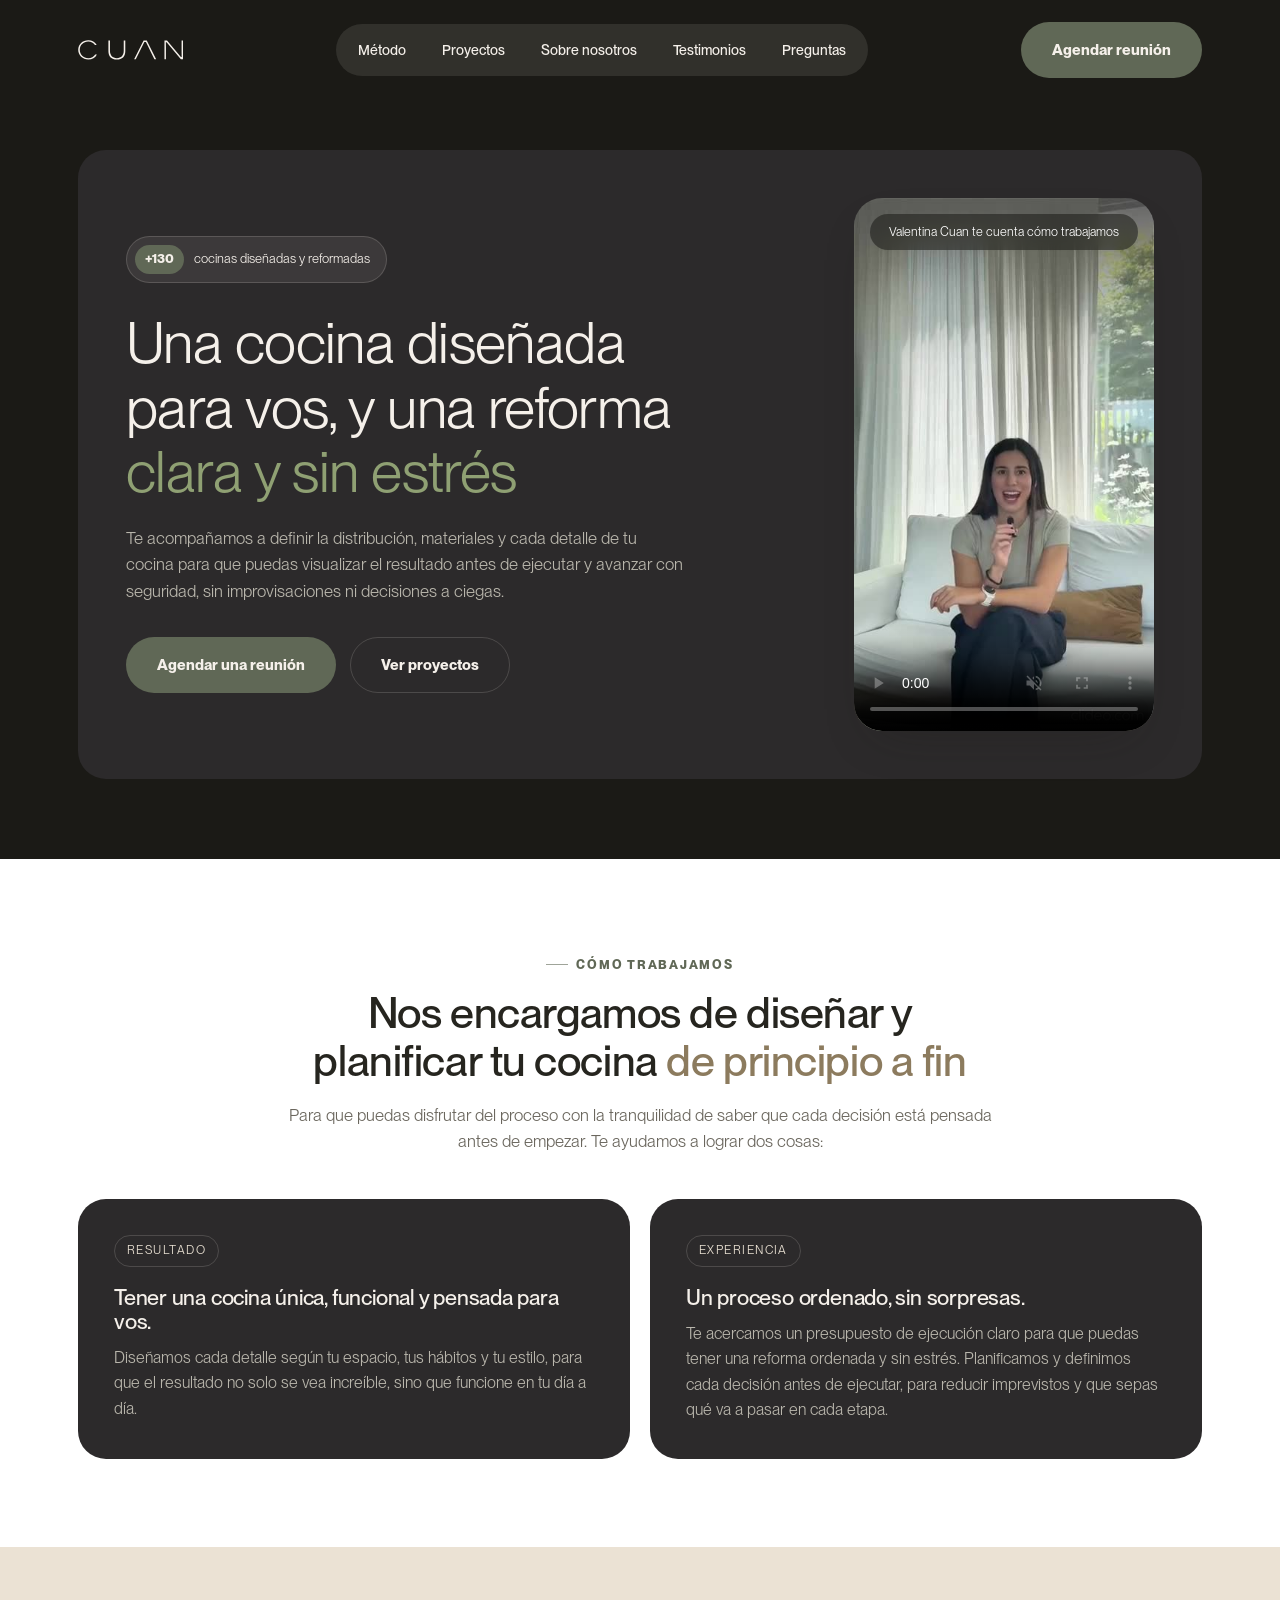
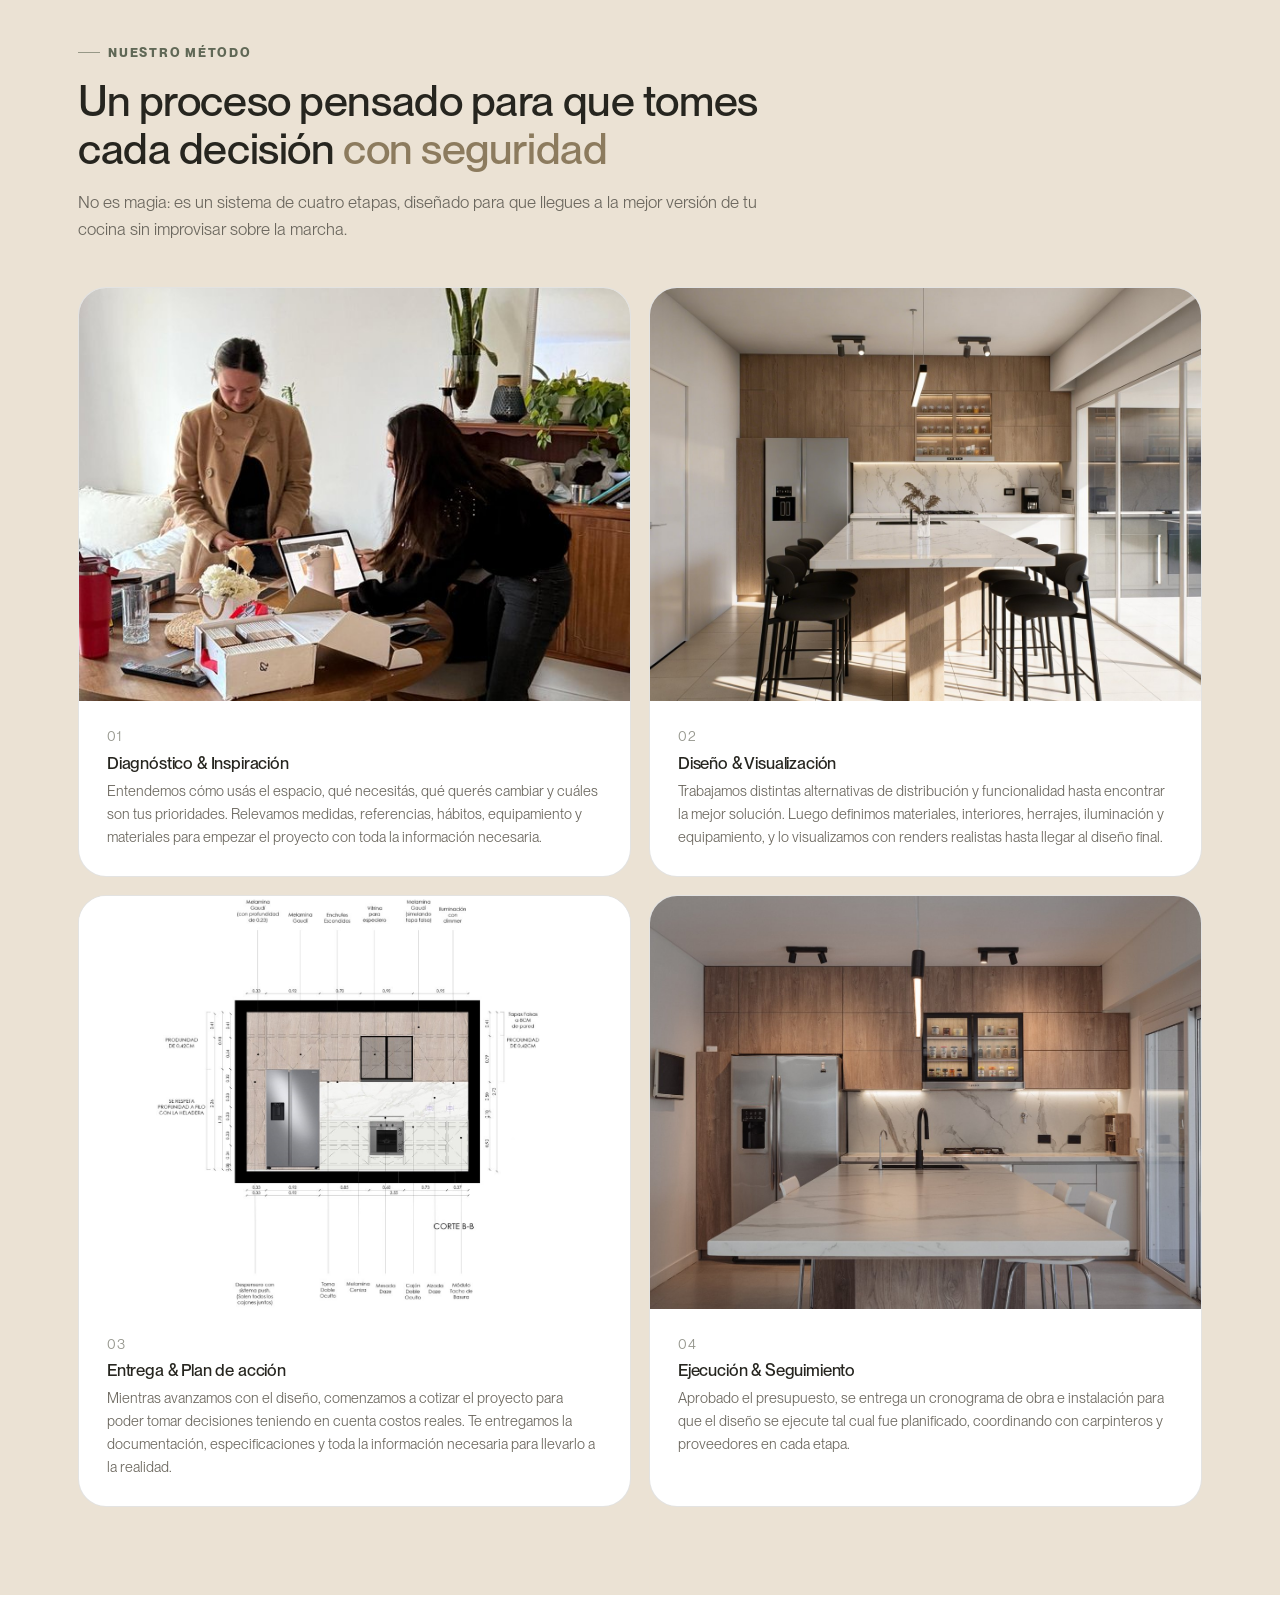
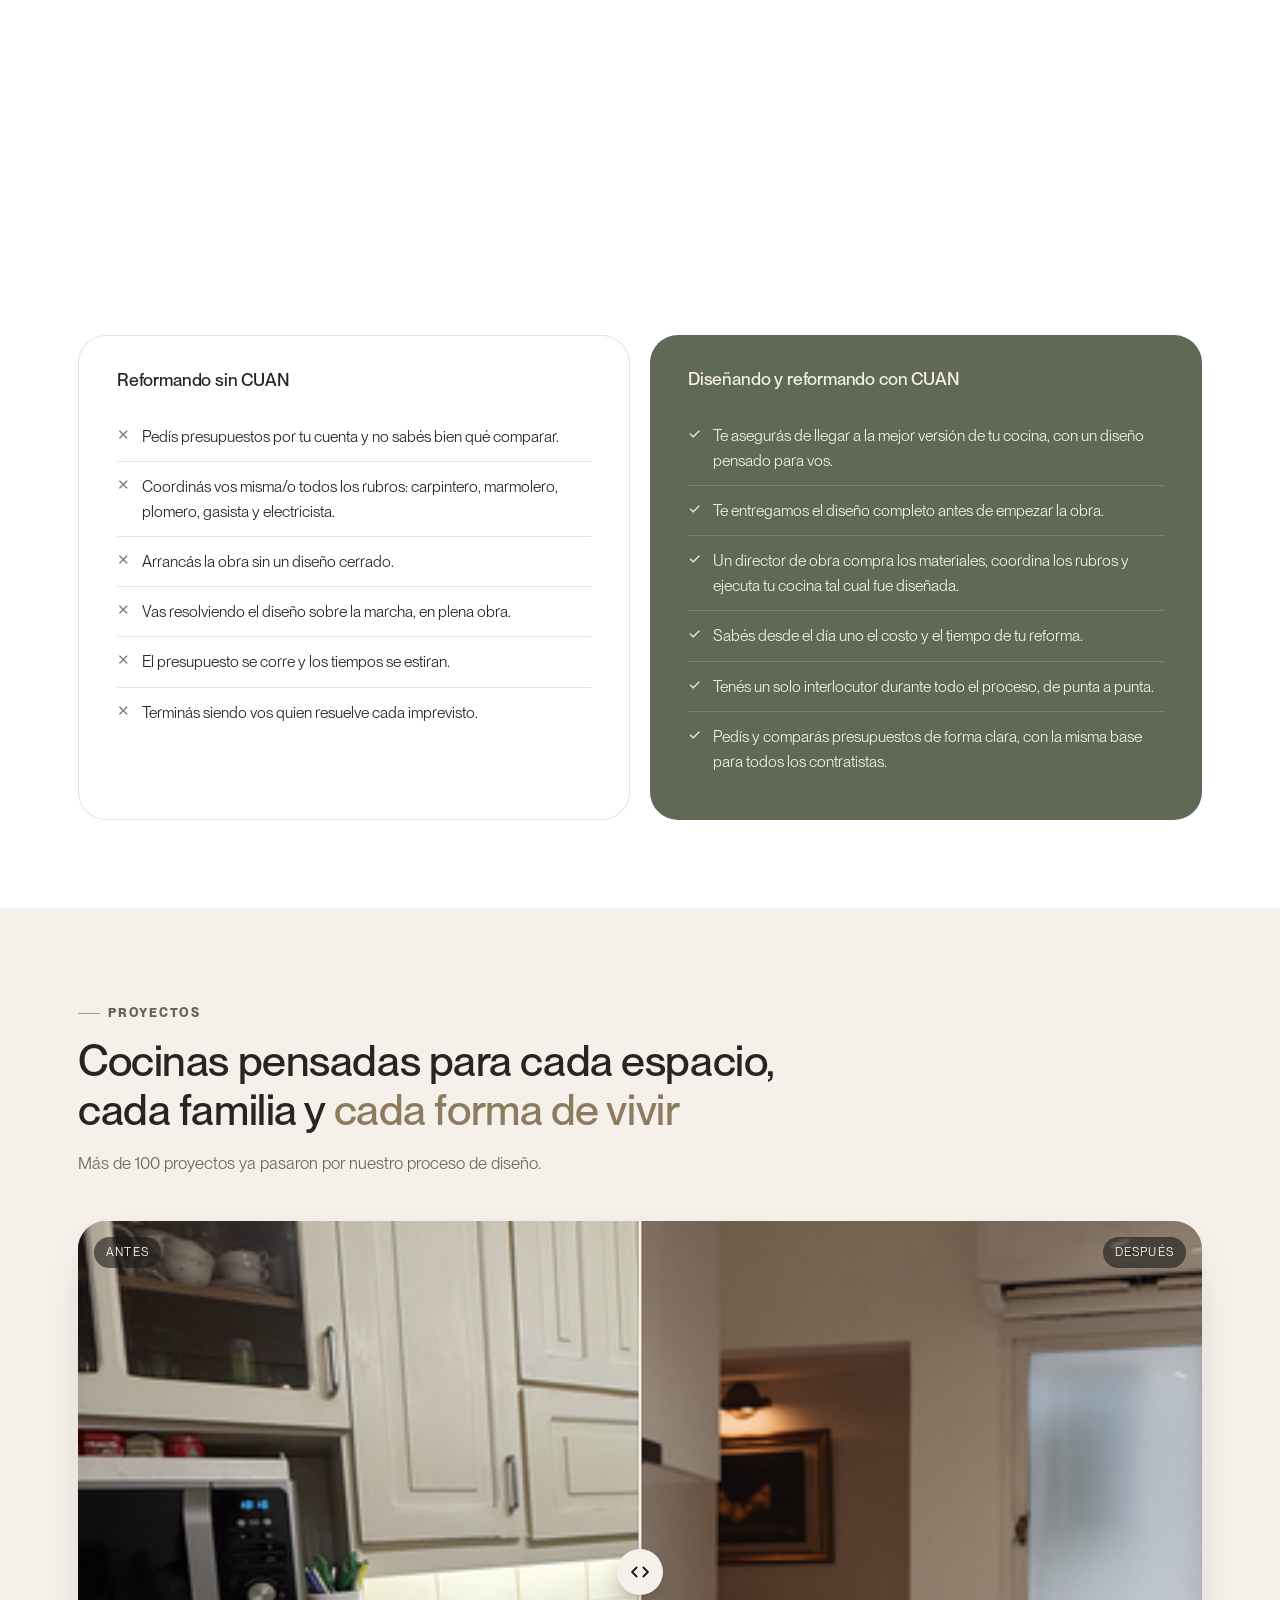
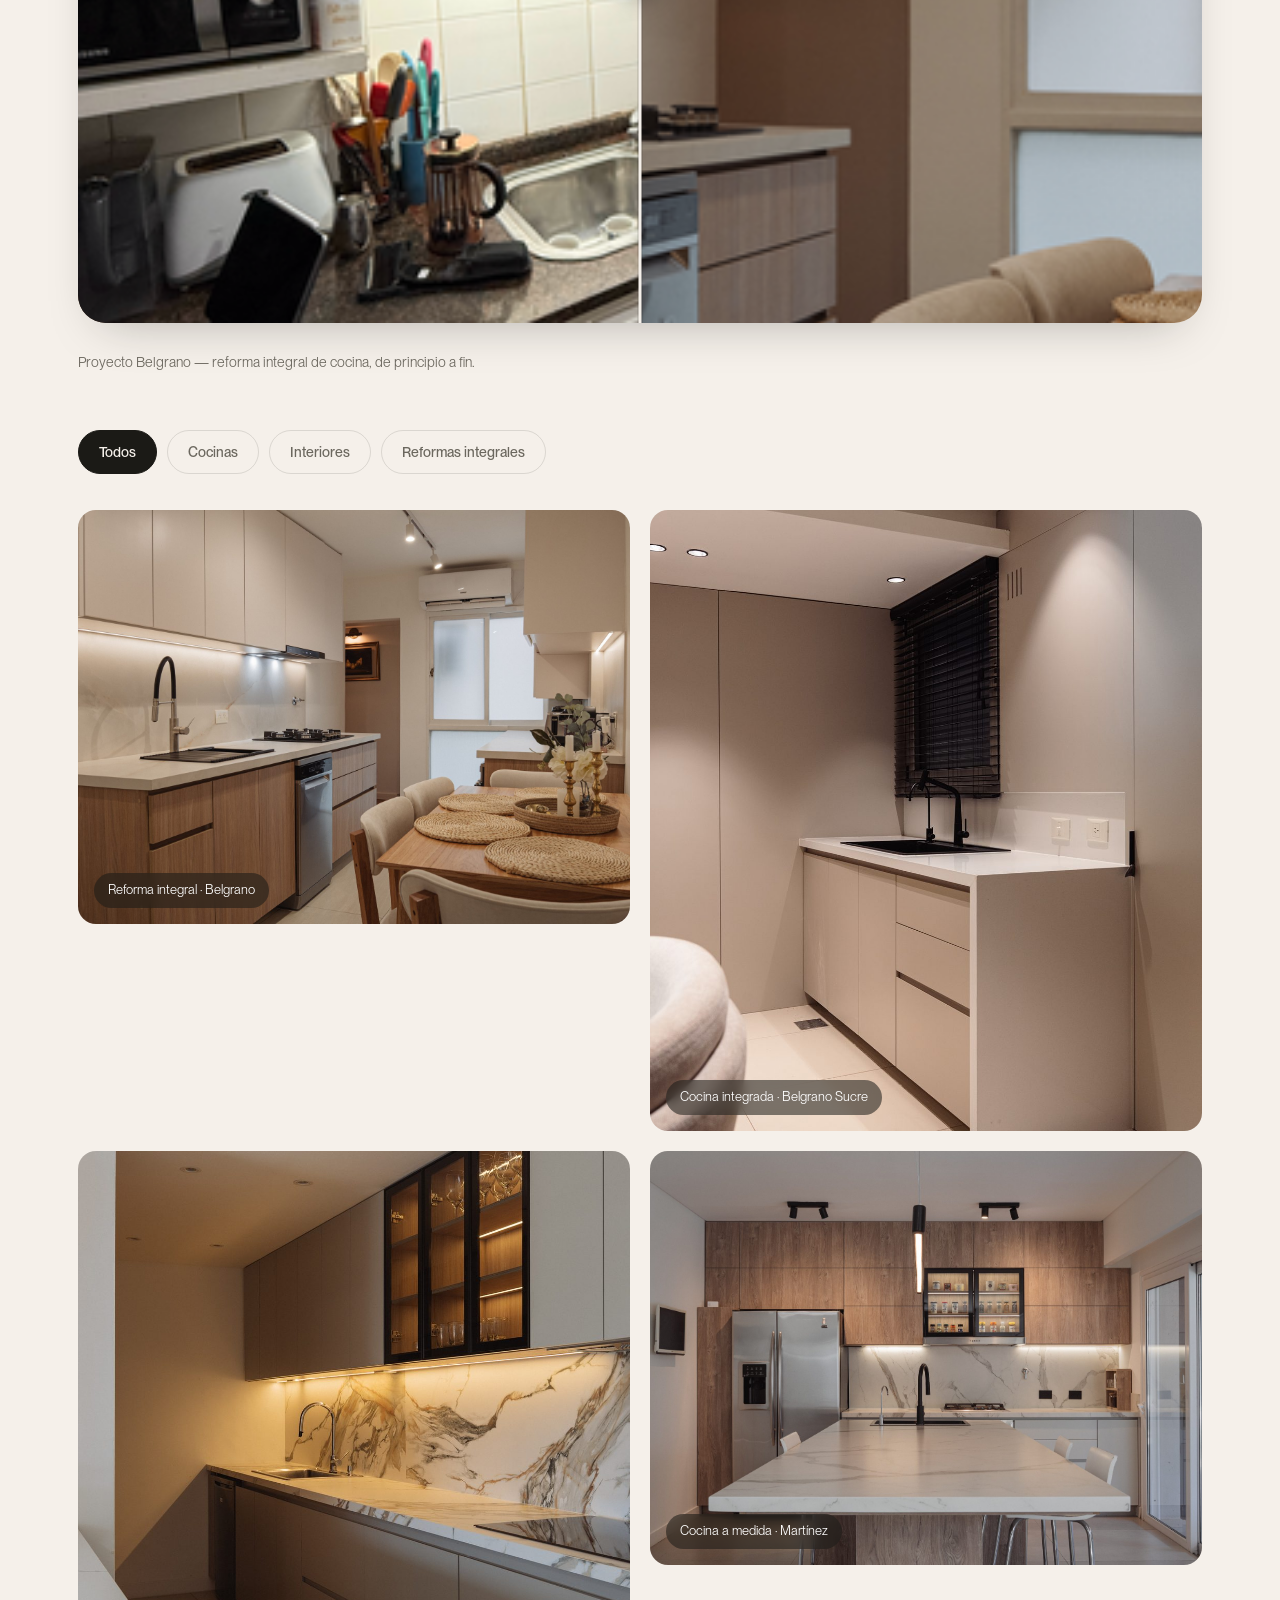
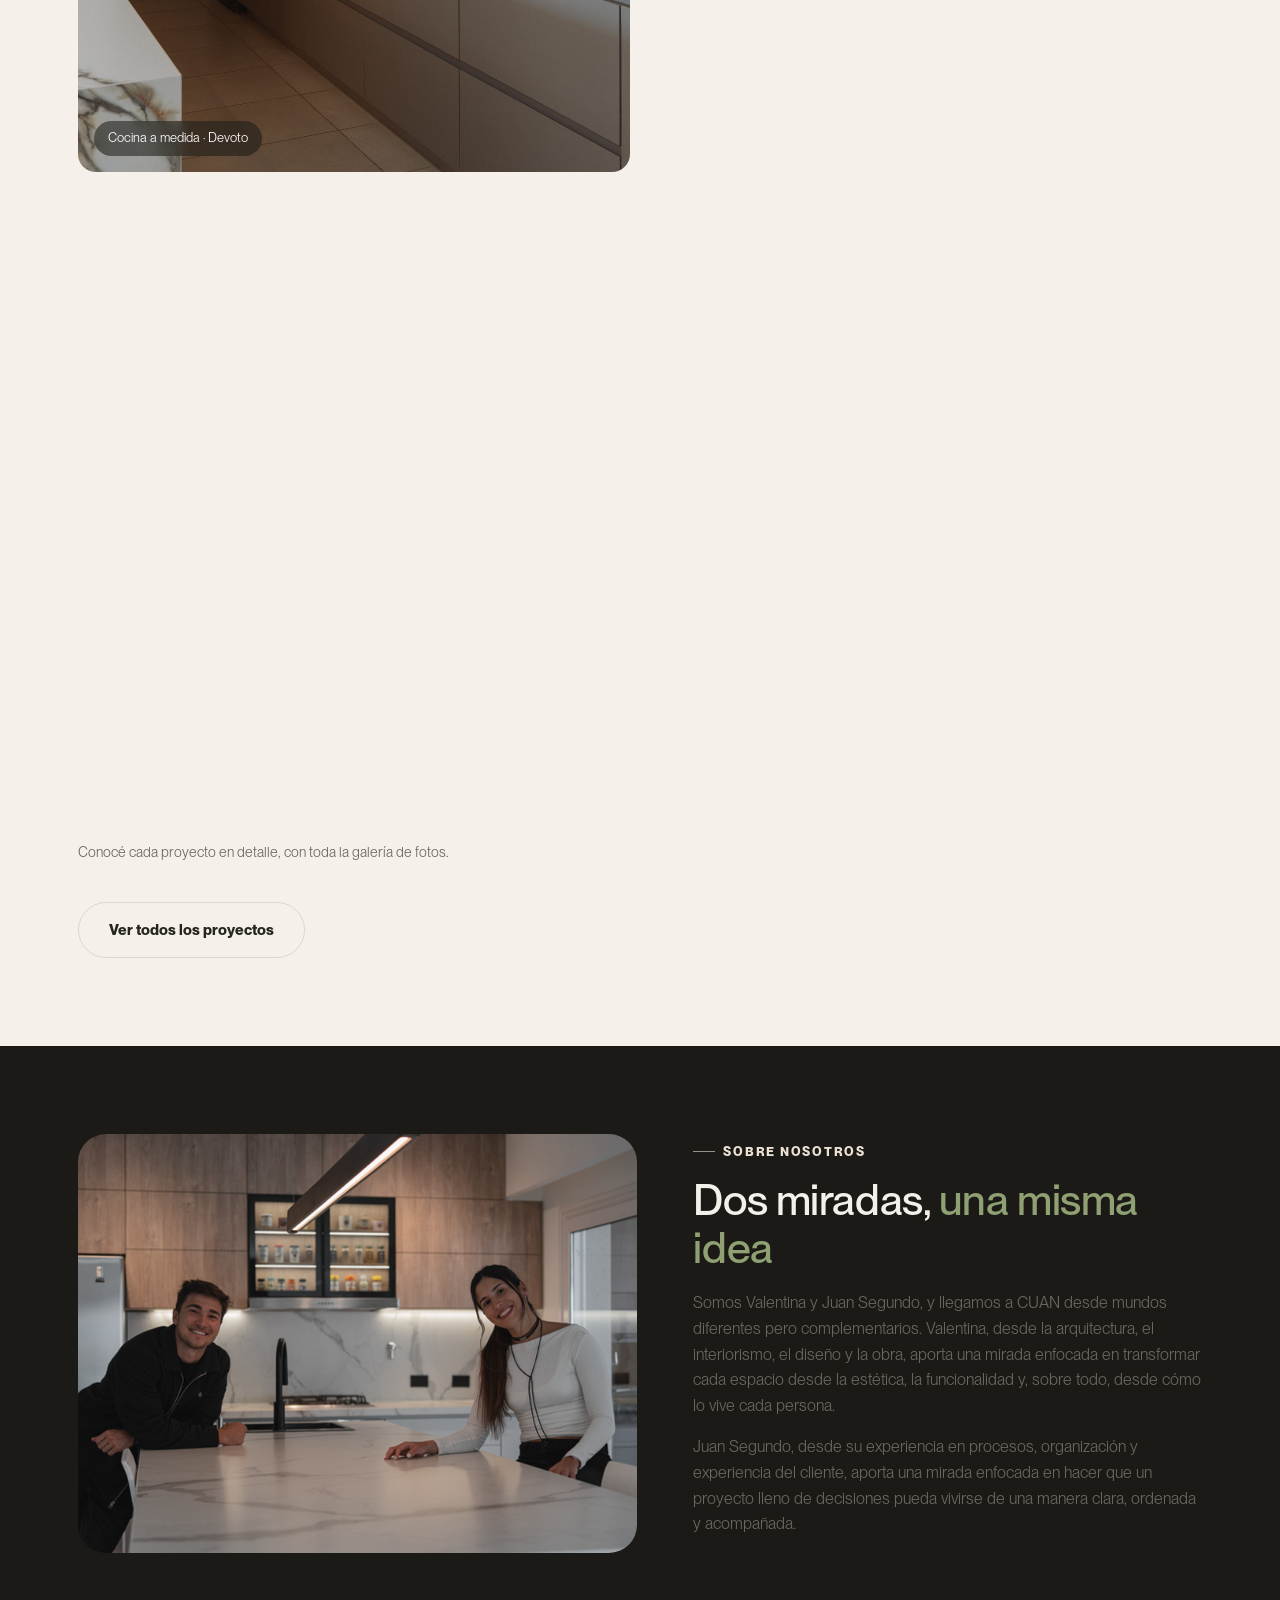
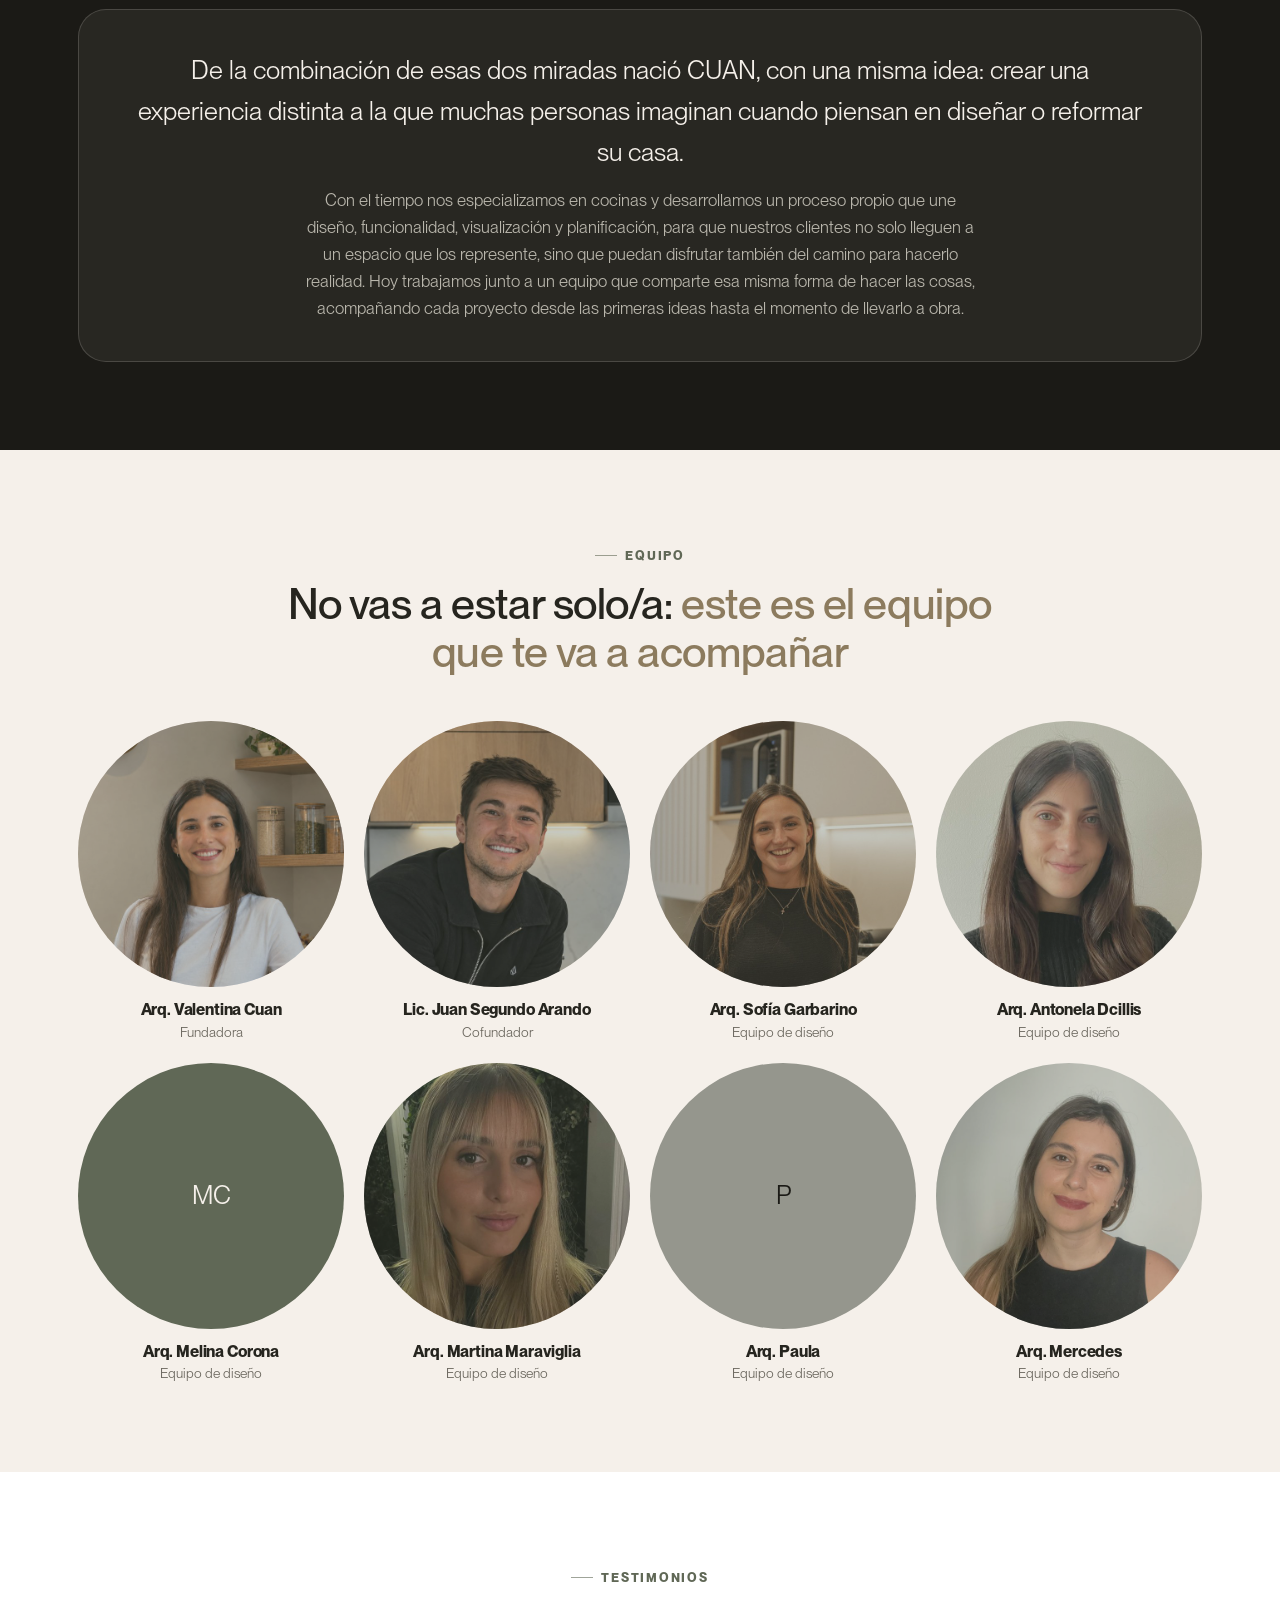
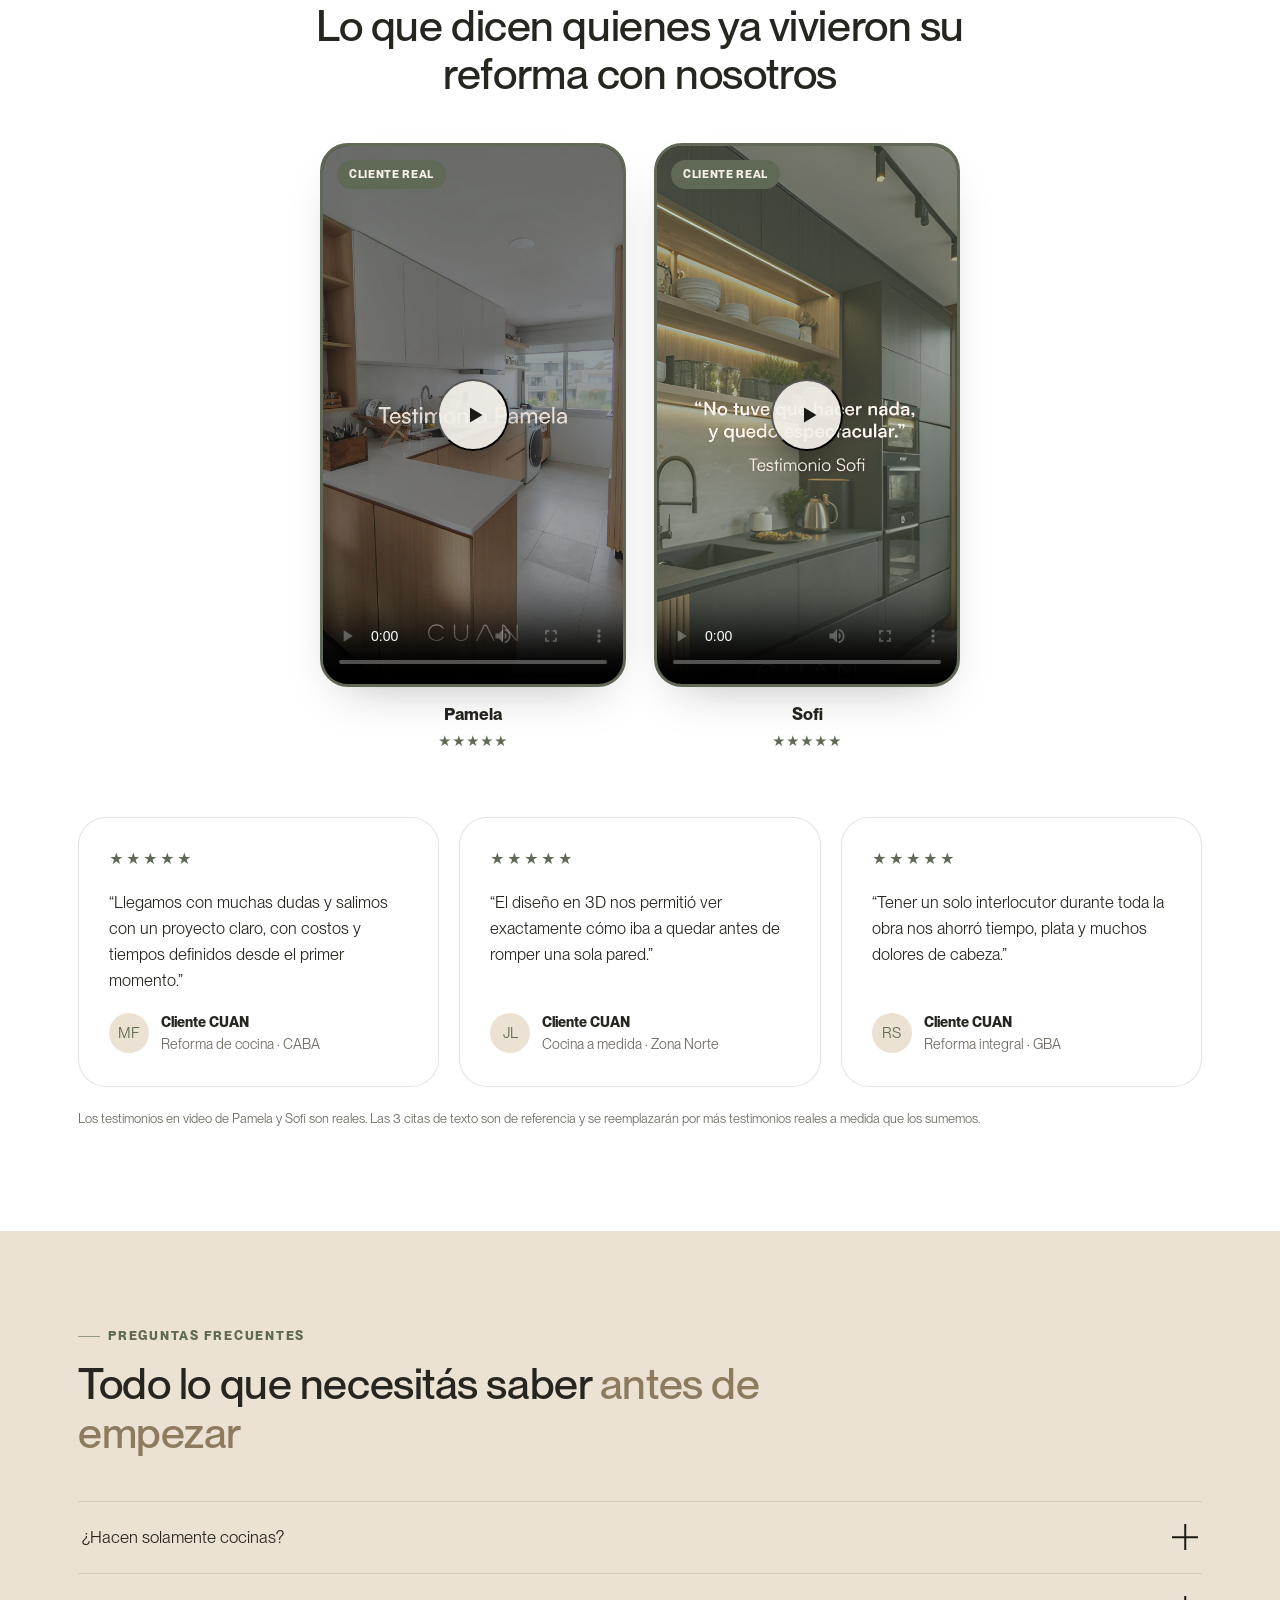
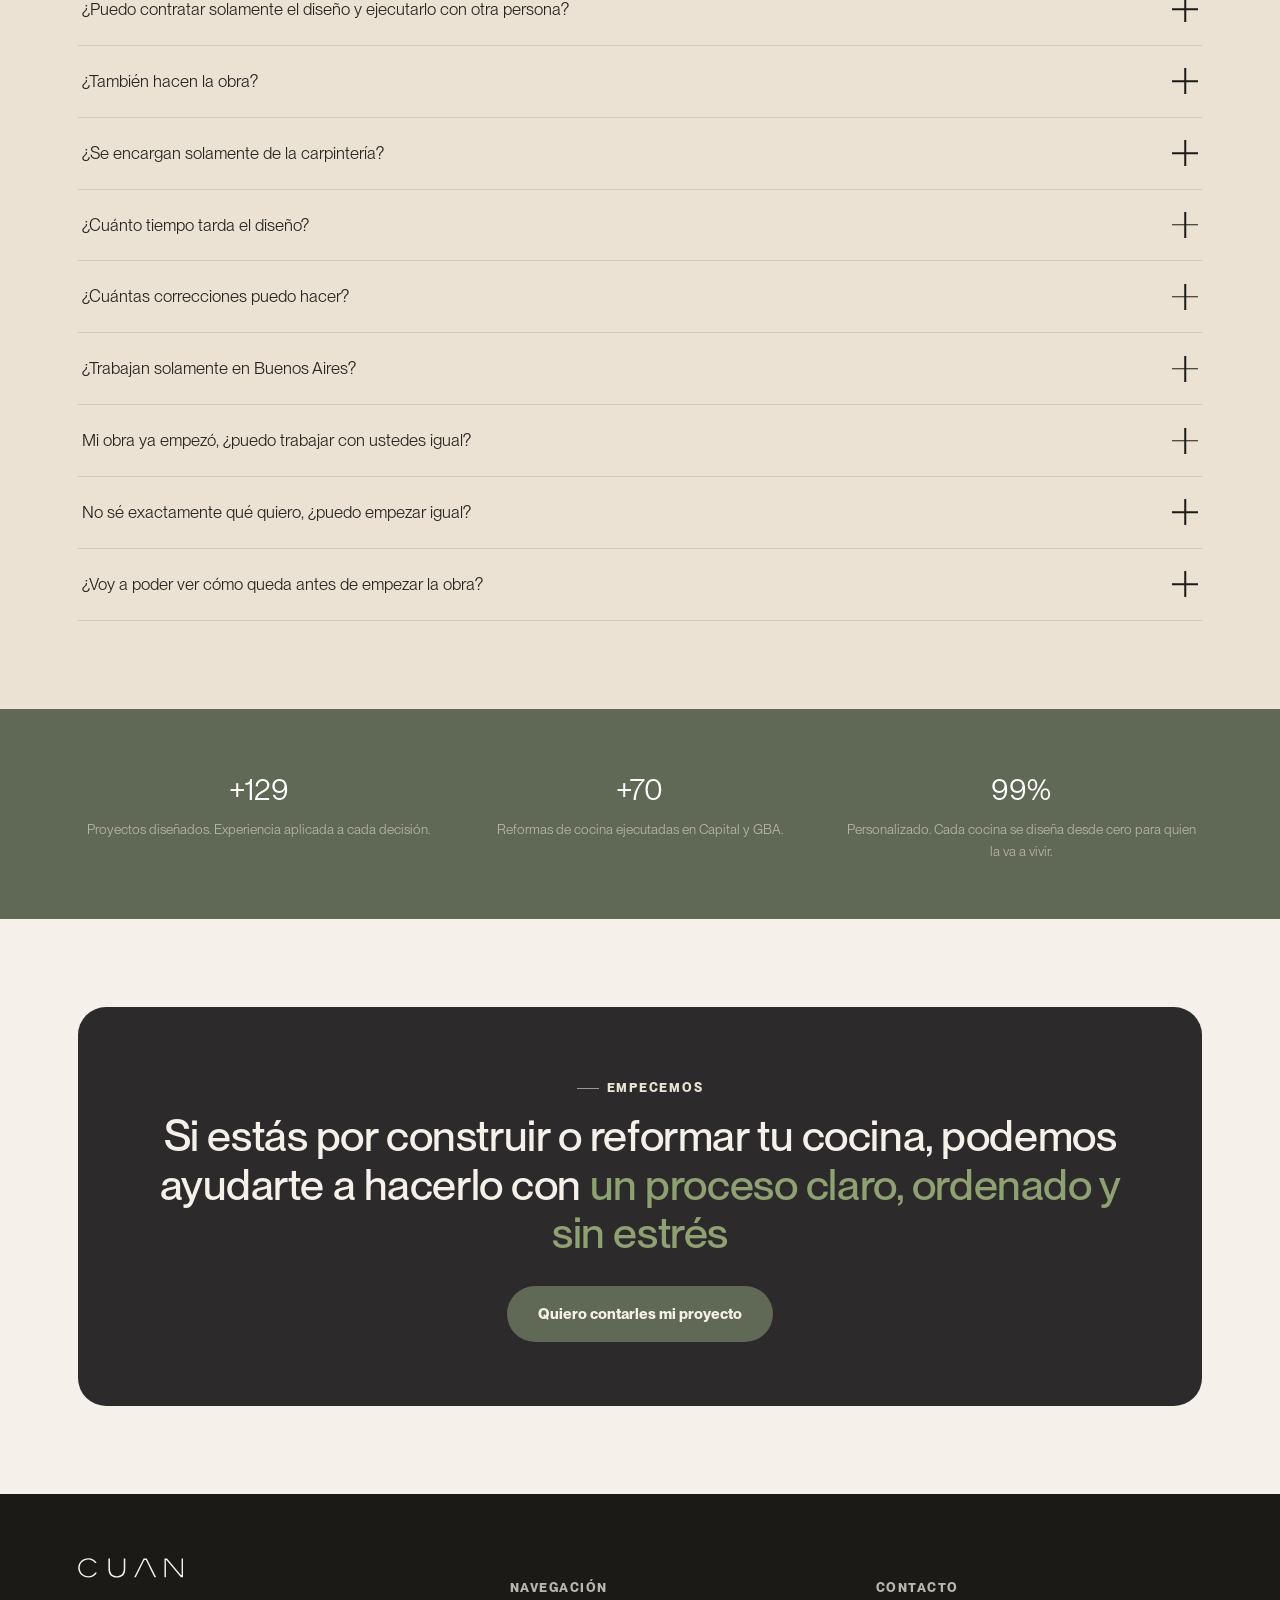
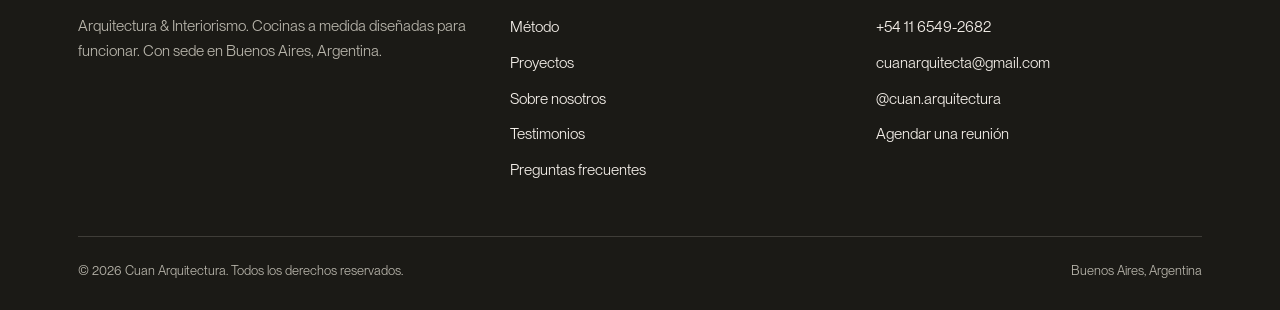
==== commit 3822e1d3: "Convertir los botones de Agendar en popup de Calendly Se agrega el widget.css/widget.js oficial de C" ====
--- a/index.html
+++ b/index.html
@@ -50,6 +50,7 @@
 <link rel="preconnect" href="https://fonts.googleapis.com">
 <link rel="preconnect" href="https://fonts.gstatic.com" crossorigin>
 <link href="https://fonts.googleapis.com/css2?family=Inter:wght@400;500;600;700&amp;display=swap" rel="stylesheet">
+<link href="https://assets.calendly.com/assets/external/widget.css" rel="stylesheet">
 <link rel="stylesheet" href="css/style.css">
 <script type="application/ld+json">
 {
@@ -81,7 +82,7 @@
       <a href="#testimonios">Testimonios</a>
       <a href="#preguntas">Preguntas</a>
     </nav>
-    <a href="https://calendly.com/cuan-arquitectura/charla-inicial-ideas-para-transformar-tu-espacio" target="_blank" rel="noopener" class="btn btn-primary header-cta">Agendar reunión</a>
+    <a href="https://calendly.com/cuan-arquitectura/charla-inicial-ideas-para-transformar-tu-espacio" target="_blank" rel="noopener" data-calendly-popup class="btn btn-primary header-cta">Agendar reunión</a>
     <button class="nav-toggle" aria-label="Abrir menú">
       <svg width="18" height="12" viewBox="0 0 18 12" fill="none"><path d="M0 1H18M0 6H18M0 11H18" stroke="currentColor" stroke-width="1.4"/></svg>
     </button>
@@ -103,7 +104,7 @@
     <a href="#preguntas">Preguntas</a>
   </nav>
   <div class="mobile-menu-foot">
-    <a href="https://calendly.com/cuan-arquitectura/charla-inicial-ideas-para-transformar-tu-espacio" target="_blank" rel="noopener" class="btn btn-primary">Agendar reunión</a>
+    <a href="https://calendly.com/cuan-arquitectura/charla-inicial-ideas-para-transformar-tu-espacio" target="_blank" rel="noopener" data-calendly-popup class="btn btn-primary">Agendar reunión</a>
   </div>
 </div>
 
@@ -118,7 +119,7 @@
           <h1 class="h-xl">Una cocina diseñada para vos, y una reforma <span class="accent-text">clara y sin estrés</span></h1>
           <p class="lede" style="margin-top:20px;">Te acompañamos a definir la distribución, materiales y cada detalle de tu cocina para que puedas visualizar el resultado antes de ejecutar y avanzar con seguridad, sin improvisaciones ni decisiones a ciegas.</p>
           <div class="hero-actions">
-            <a href="https://calendly.com/cuan-arquitectura/charla-inicial-ideas-para-transformar-tu-espacio" target="_blank" rel="noopener" class="btn btn-primary">Agendar una reunión</a>
+            <a href="https://calendly.com/cuan-arquitectura/charla-inicial-ideas-para-transformar-tu-espacio" target="_blank" rel="noopener" data-calendly-popup class="btn btn-primary">Agendar una reunión</a>
             <a href="#proyectos" class="btn btn-outline">Ver proyectos</a>
           </div>
         </div>
@@ -516,7 +517,7 @@
       <div class="cta-band bg-dark" data-reveal>
         <span class="eyebrow" style="justify-content:center;">Empecemos</span>
         <h2 class="h-lg" style="margin-top:14px; max-width: 26em; margin-left:auto; margin-right:auto;">Si estás por construir o reformar tu cocina, podemos ayudarte a hacerlo con <span class="accent-text">un proceso claro, ordenado y sin estrés</span></h2>
-        <a href="https://calendly.com/cuan-arquitectura/charla-inicial-ideas-para-transformar-tu-espacio" target="_blank" rel="noopener" class="btn btn-primary">Quiero contarles mi proyecto</a>
+        <a href="https://calendly.com/cuan-arquitectura/charla-inicial-ideas-para-transformar-tu-espacio" target="_blank" rel="noopener" data-calendly-popup class="btn btn-primary">Quiero contarles mi proyecto</a>
       </div>
     </div>
   </section>
@@ -546,7 +547,7 @@
           <li><a href="tel:+541165492682">+54 11 6549-2682</a></li>
           <li><a href="mailto:cuanarquitecta@gmail.com">cuanarquitecta@gmail.com</a></li>
           <li><a href="https://instagram.com/cuan.arquitectura" target="_blank" rel="noopener">@cuan.arquitectura</a></li>
-          <li><a href="https://calendly.com/cuan-arquitectura/charla-inicial-ideas-para-transformar-tu-espacio" target="_blank" rel="noopener">Agendar una reunión</a></li>
+          <li><a href="https://calendly.com/cuan-arquitectura/charla-inicial-ideas-para-transformar-tu-espacio" target="_blank" rel="noopener" data-calendly-popup>Agendar una reunión</a></li>
         </ul>
       </div>
     </div>
@@ -564,6 +565,7 @@
   <img id="lightbox-img" src="" alt="">
   <div class="lightbox-caption" id="lightbox-caption"></div>
 </div>
+<script src="https://assets.calendly.com/assets/external/widget.js" async></script>
 <script src="js/main.js"></script>
 </body>
 </html>
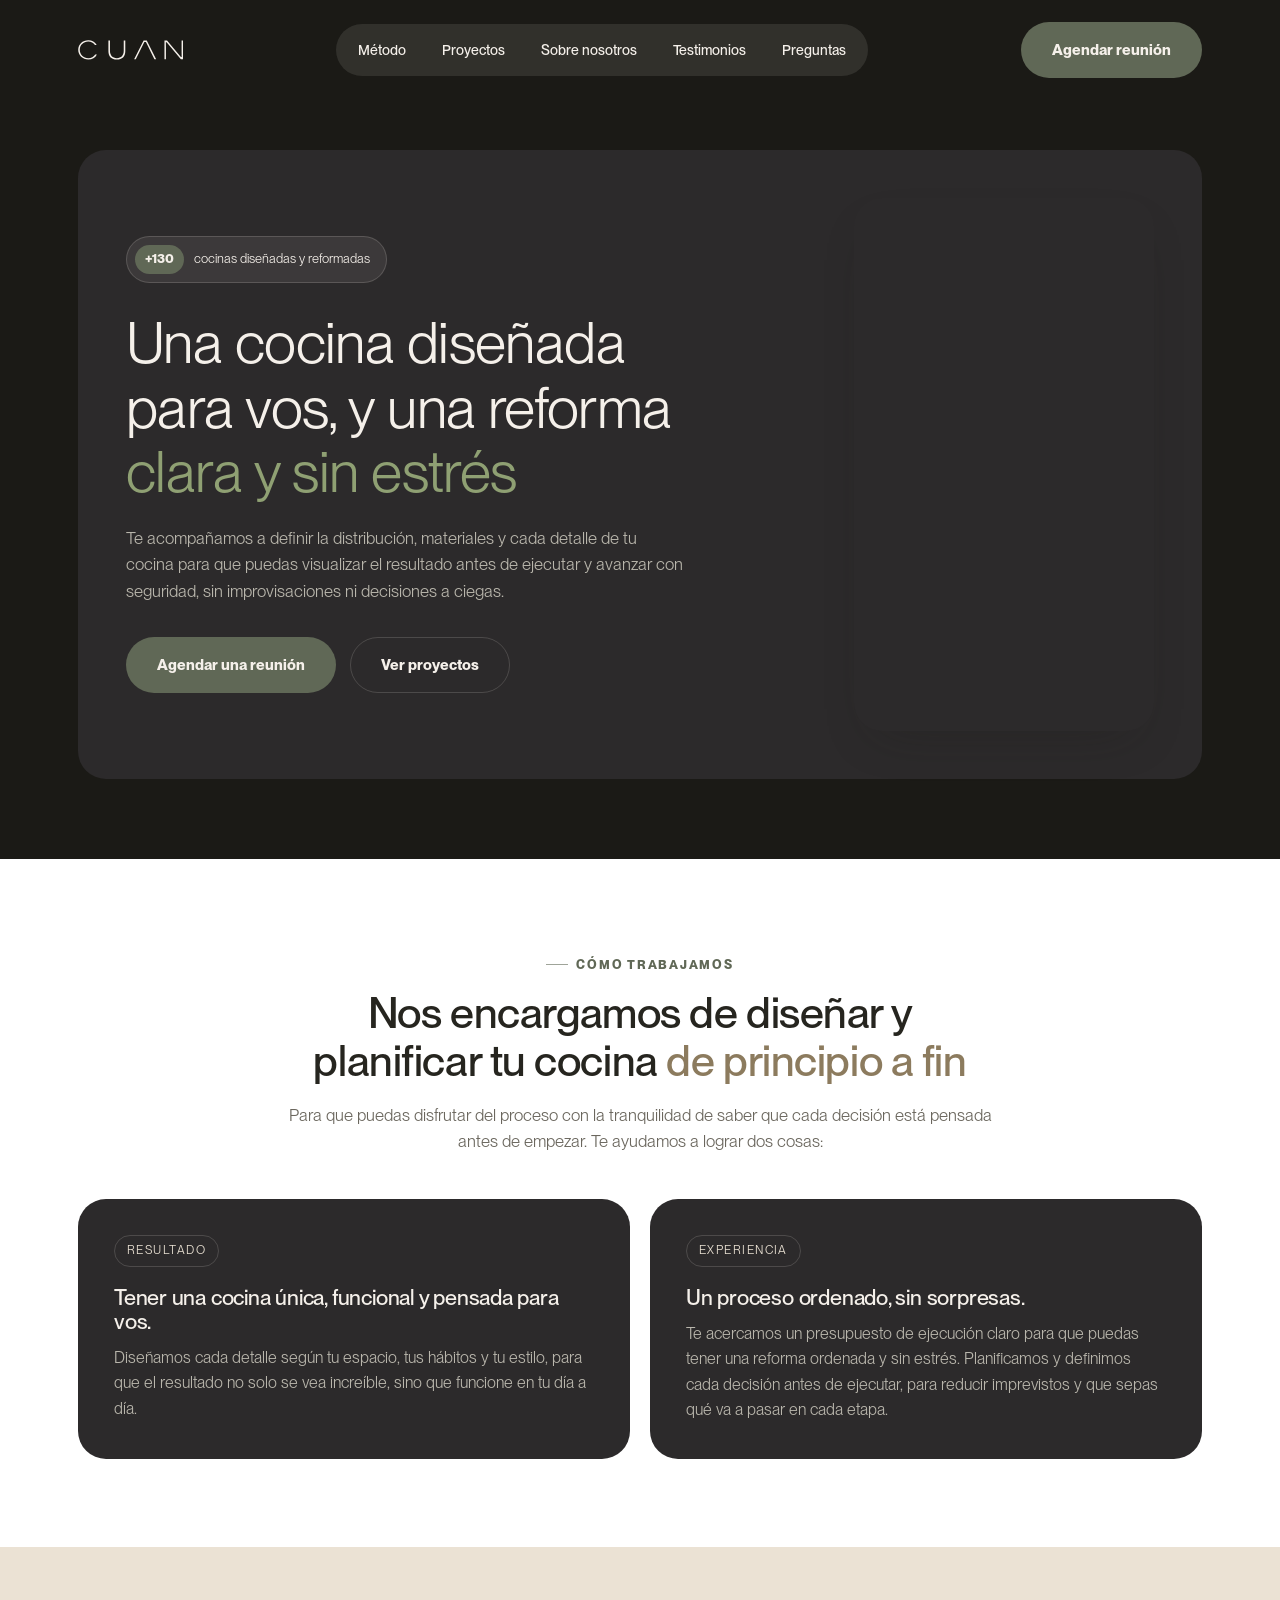
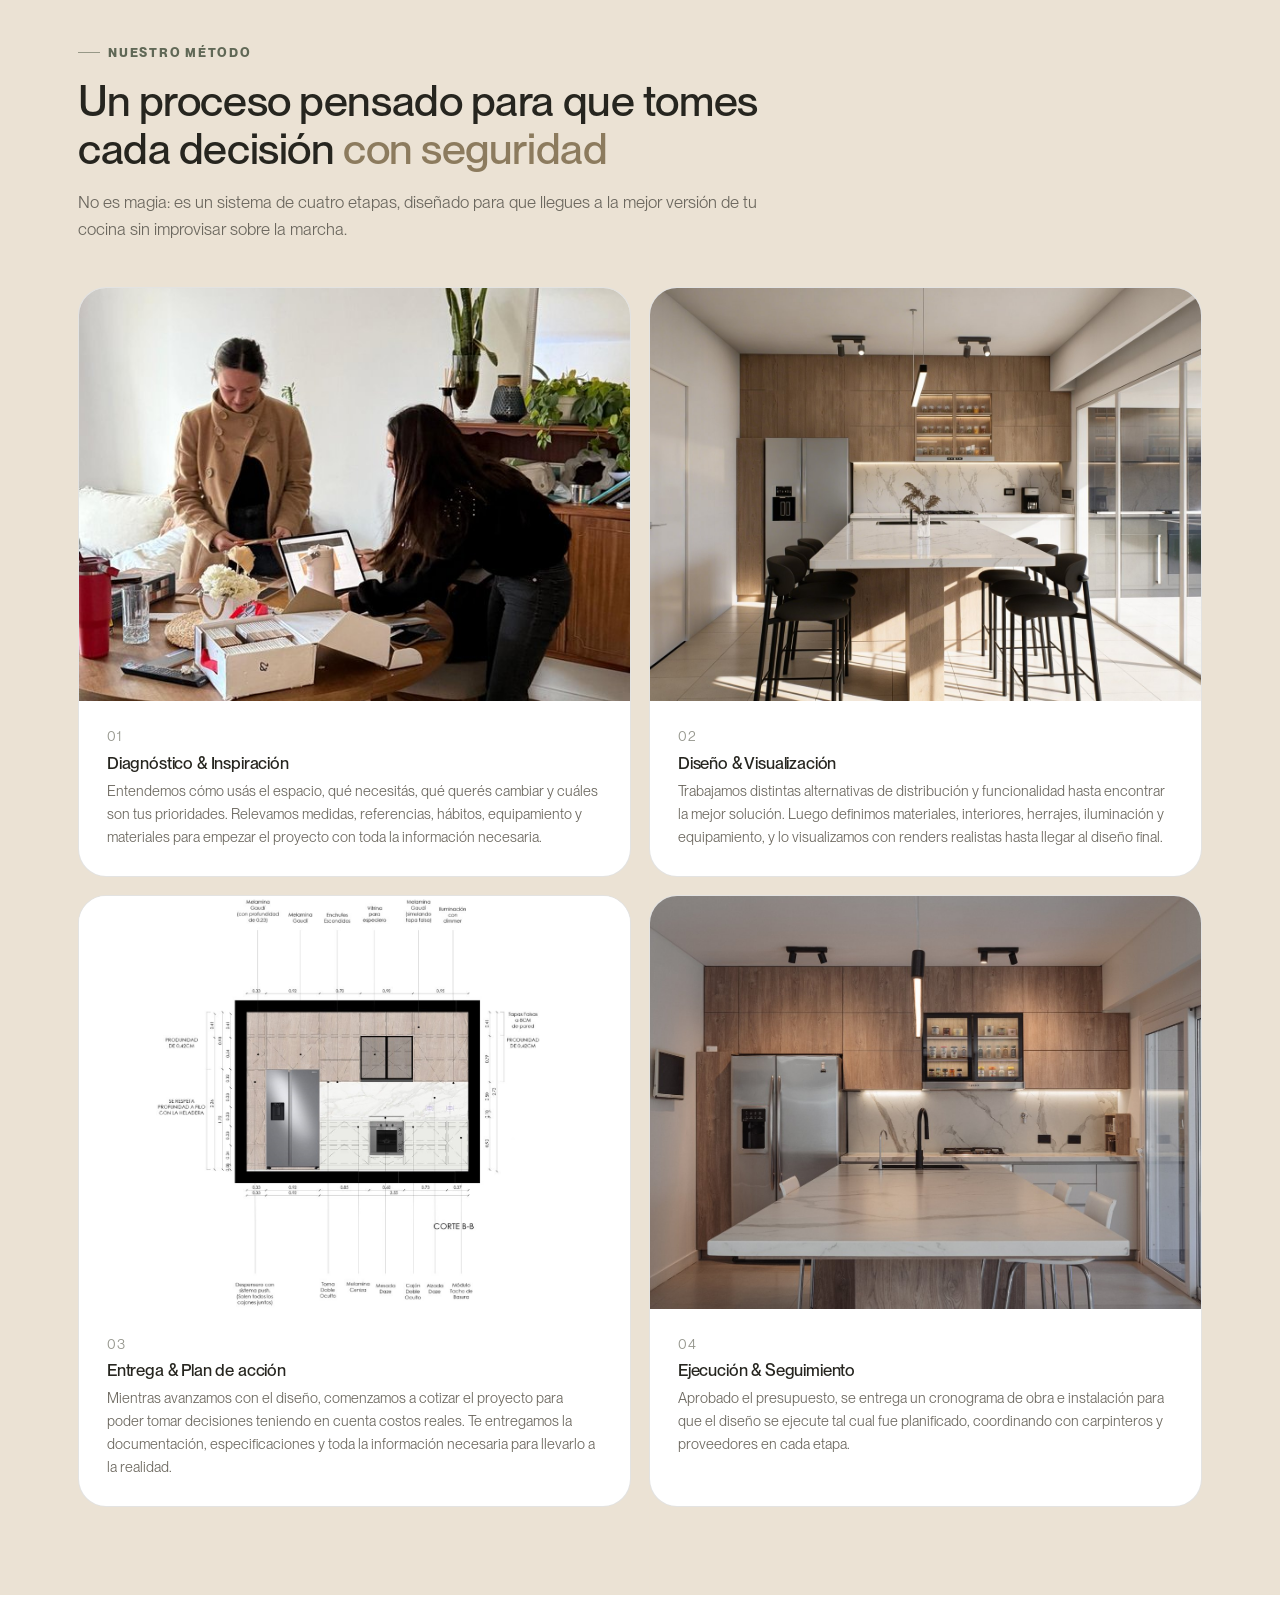
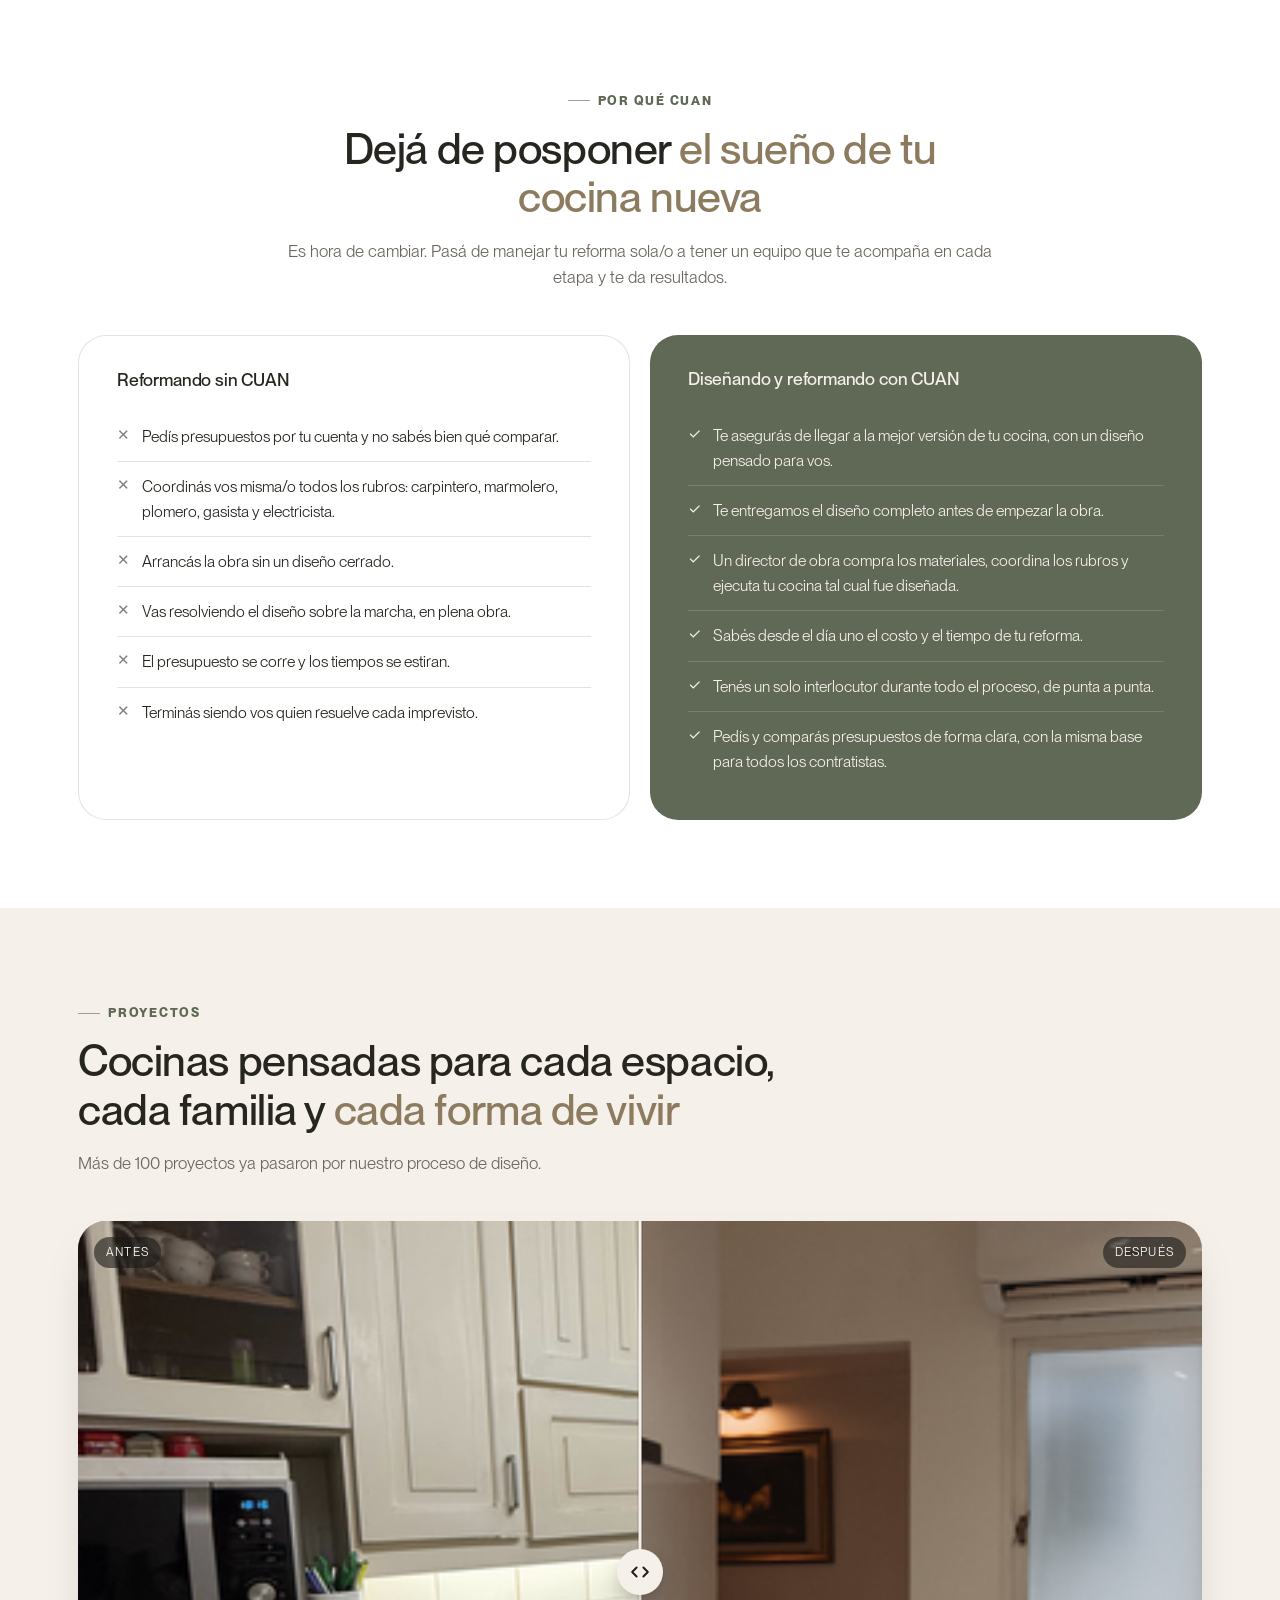
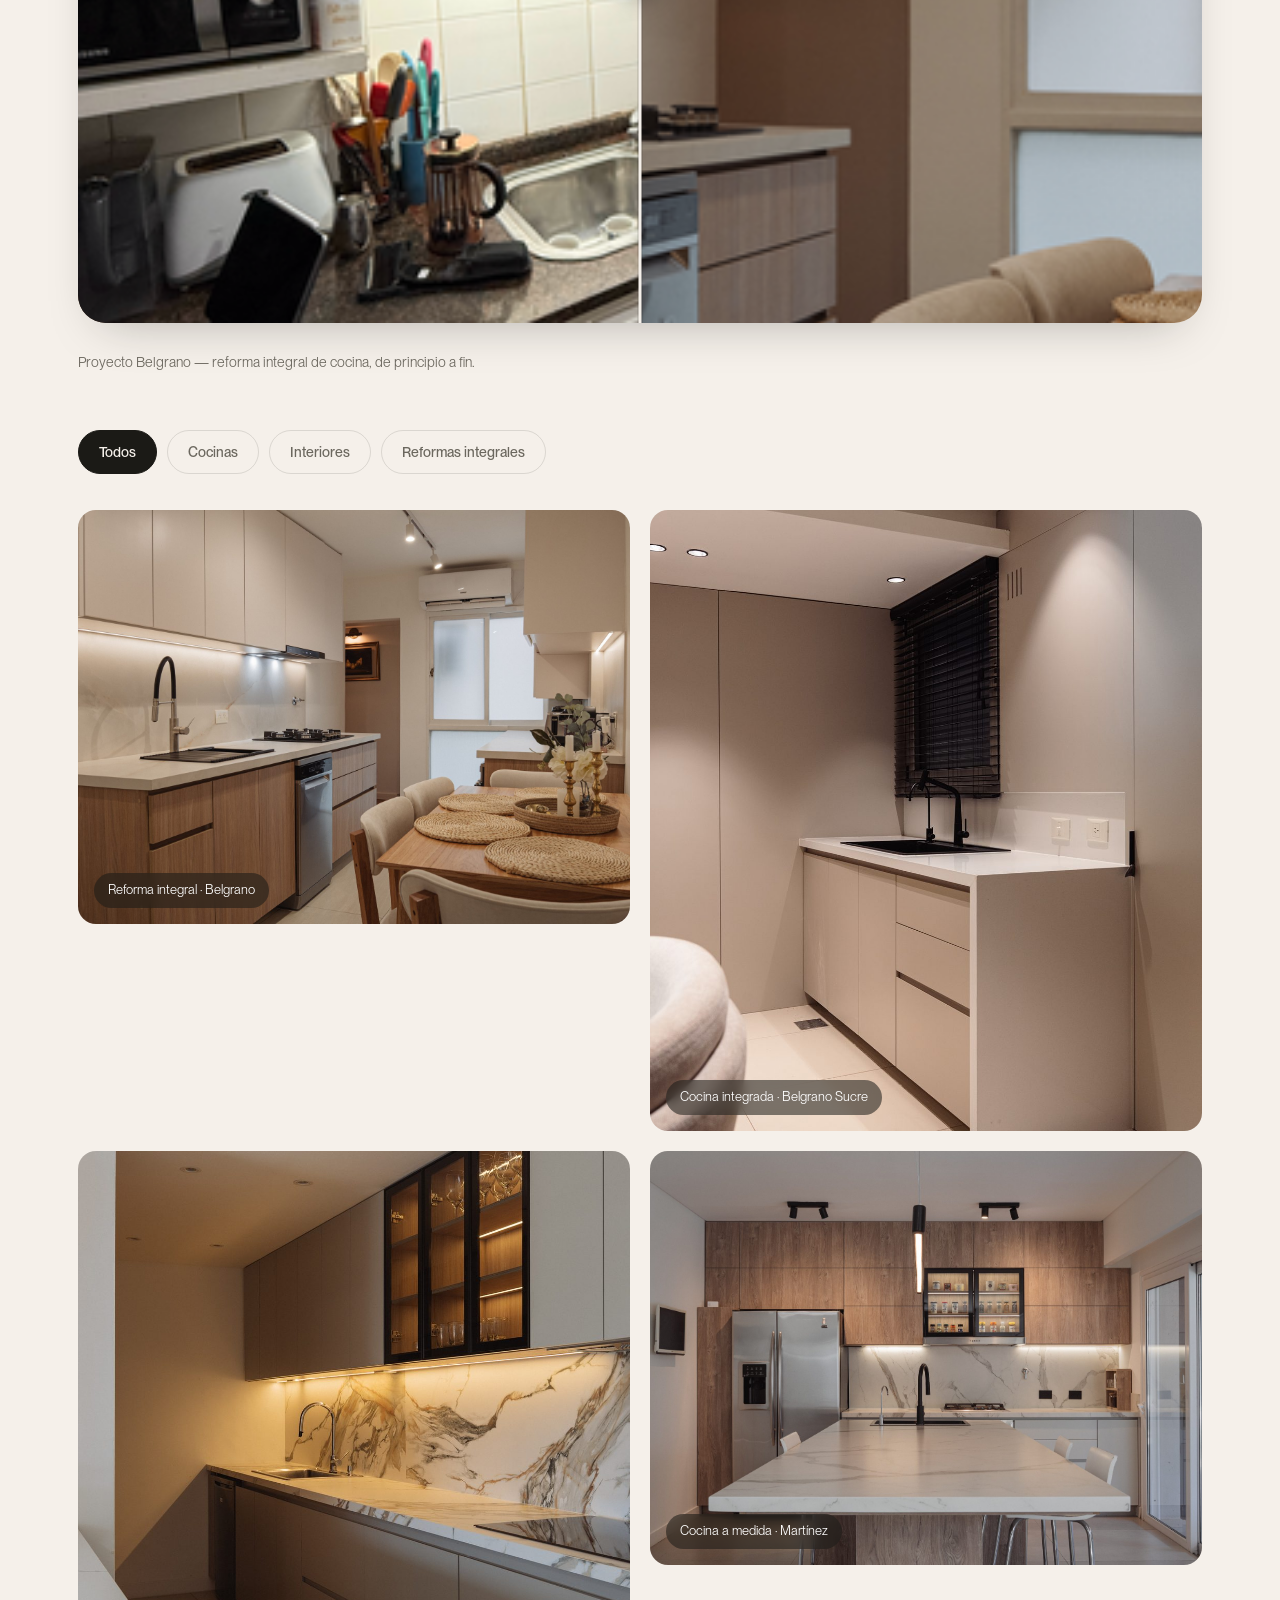
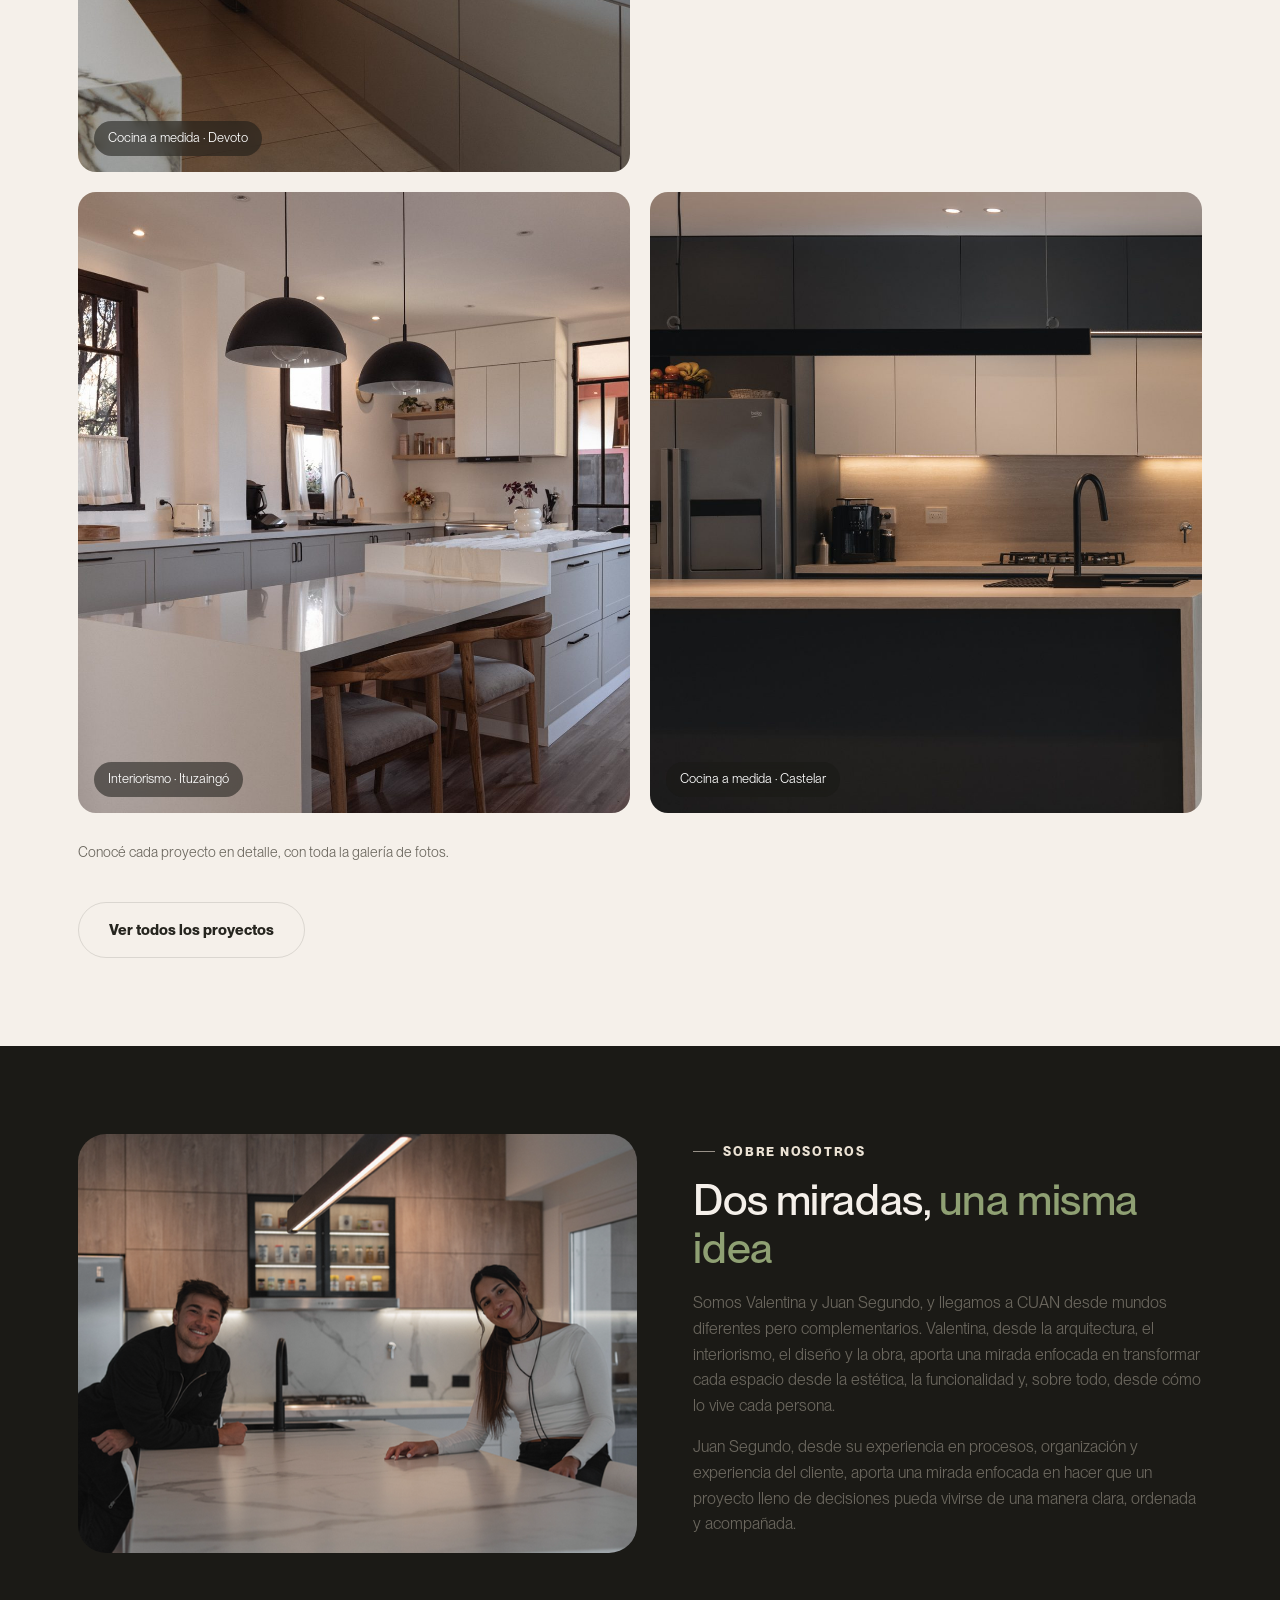
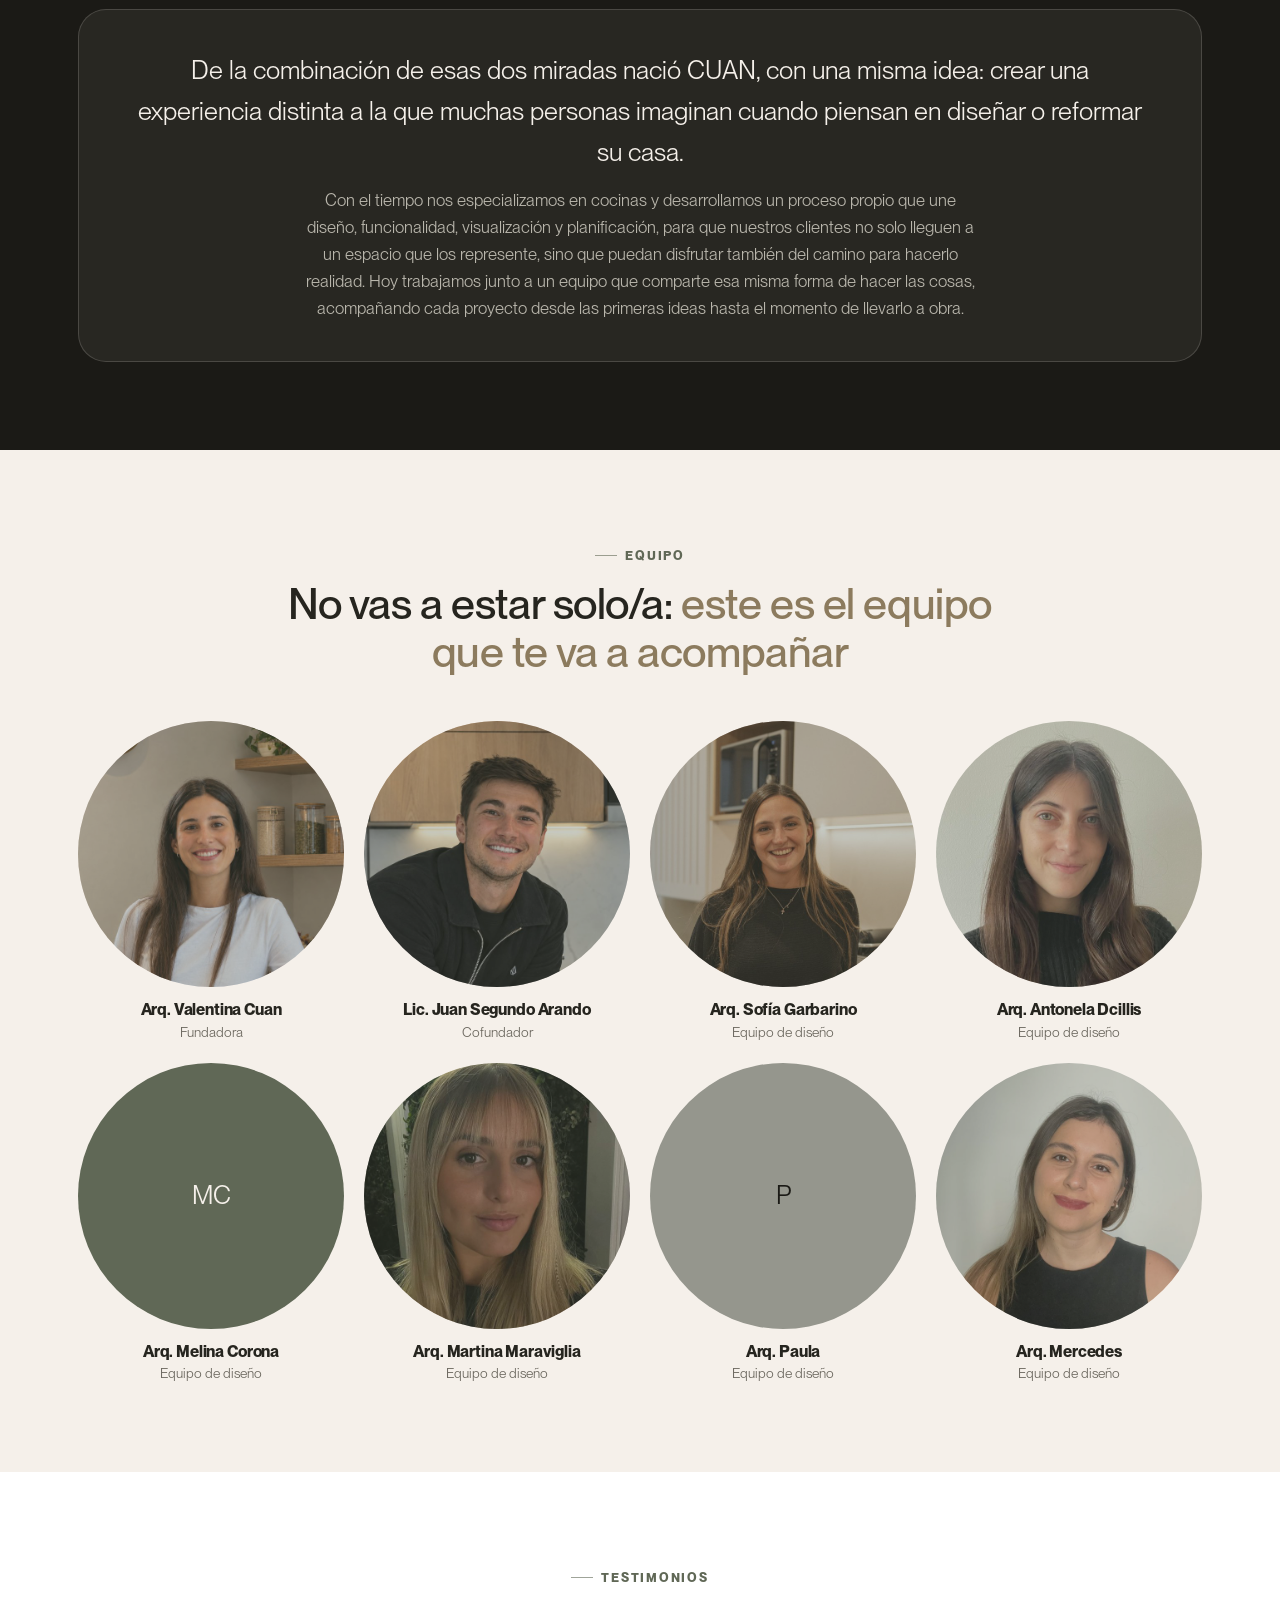
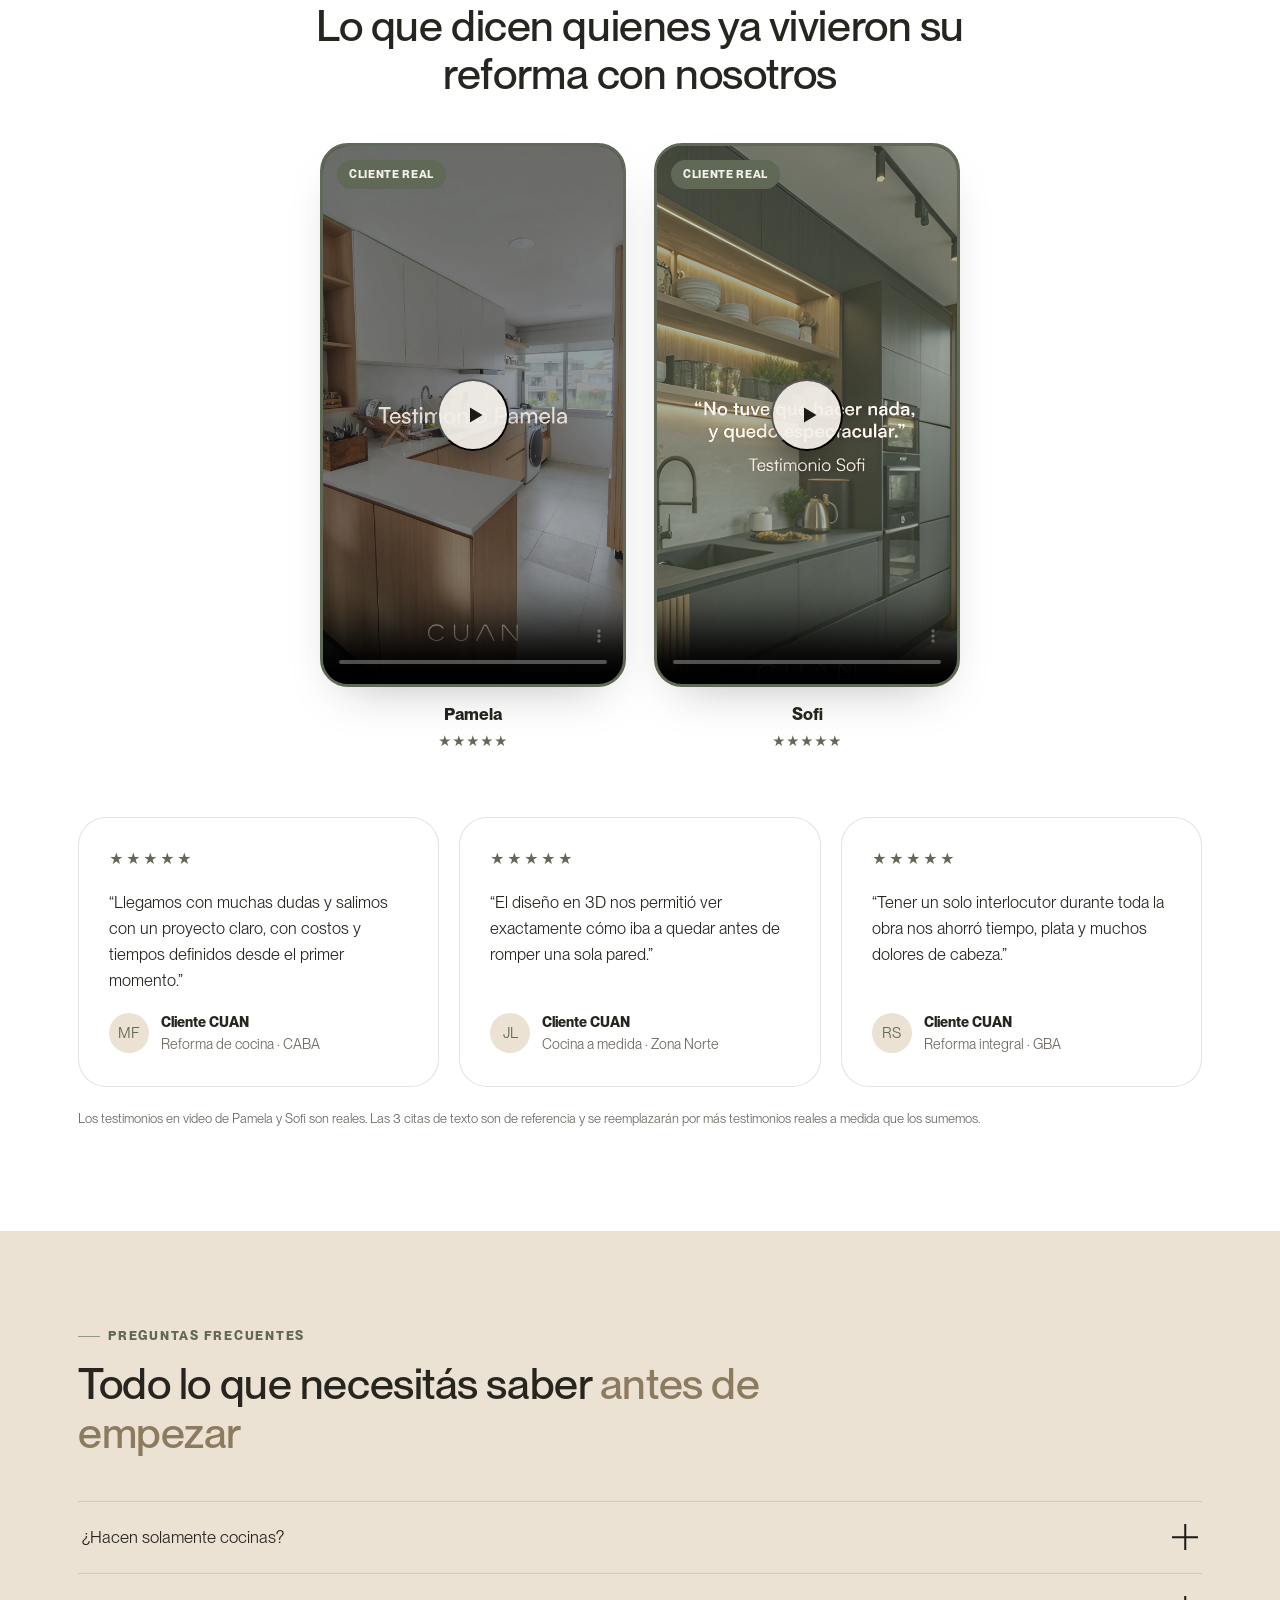
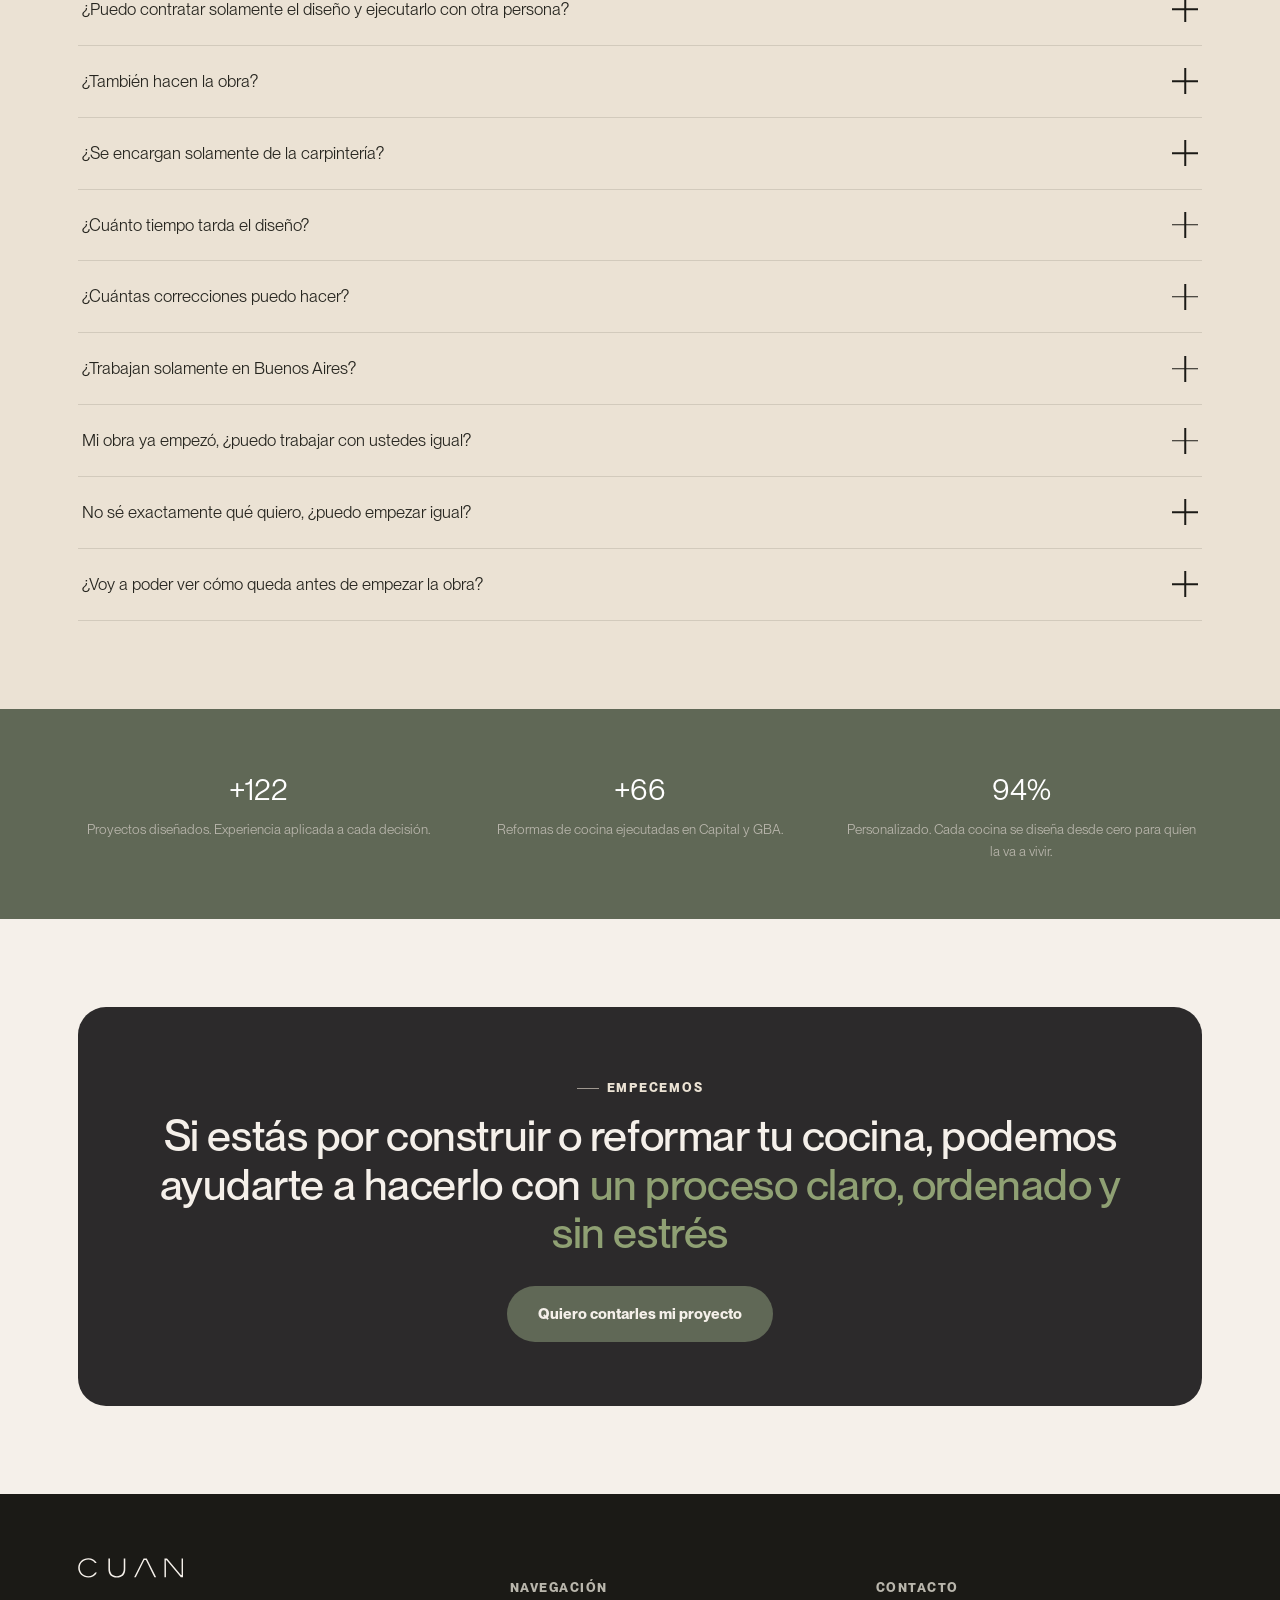
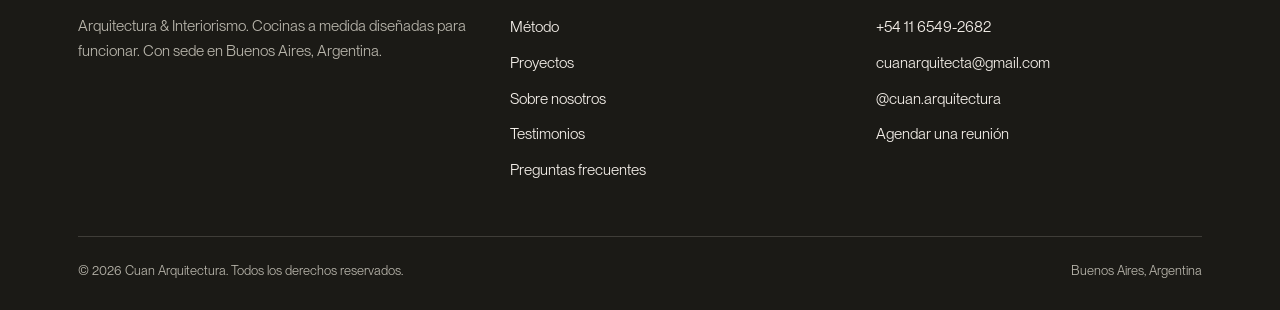
==== commit 884d931b: "Reemplazar el video del hero por el embed de YouTube Se cambia el video autohospedado por el embed o" ====
--- a/index.html
+++ b/index.html
@@ -125,10 +125,7 @@
         </div>
         <div class="hero-video-wrap">
           <div class="video-card hero-video-card" id="hero-video-card">
-            <video id="hero-video" autoplay muted loop controls preload="auto" poster="assets/img/vale-cuan-poster.jpg" playsinline>
-              <source src="assets/video/vale-cuan.mp4" type="video/mp4">
-            </video>
-            <span class="media-caption">Valentina Cuan te cuenta cómo trabajamos</span>
+            <iframe src="https://www.youtube.com/embed/JdIpwlVswr0?si=IWfWHLmEtO2Q3xgH&autoplay=1&mute=1&loop=1&playlist=JdIpwlVswr0&playsinline=1" title="Video de Cuan Arquitectura" frameborder="0" allow="accelerometer; autoplay; clipboard-write; encrypted-media; gyroscope; picture-in-picture; web-share" referrerpolicy="strict-origin-when-cross-origin" allowfullscreen></iframe>
           </div>
         </div>
       </div>
--- a/css/style.css
+++ b/css/style.css
@@ -322,6 +322,11 @@
 .video-card video {
   width: 100%; height: 100%; object-fit: cover;
   display: block;
+}
+.video-card iframe {
+  width: 100%; height: 100%;
+  display: block;
+  border: 0;
 }
 .video-card .media-caption {
   position: absolute; left: 16px; top: 16px; right: 16px;
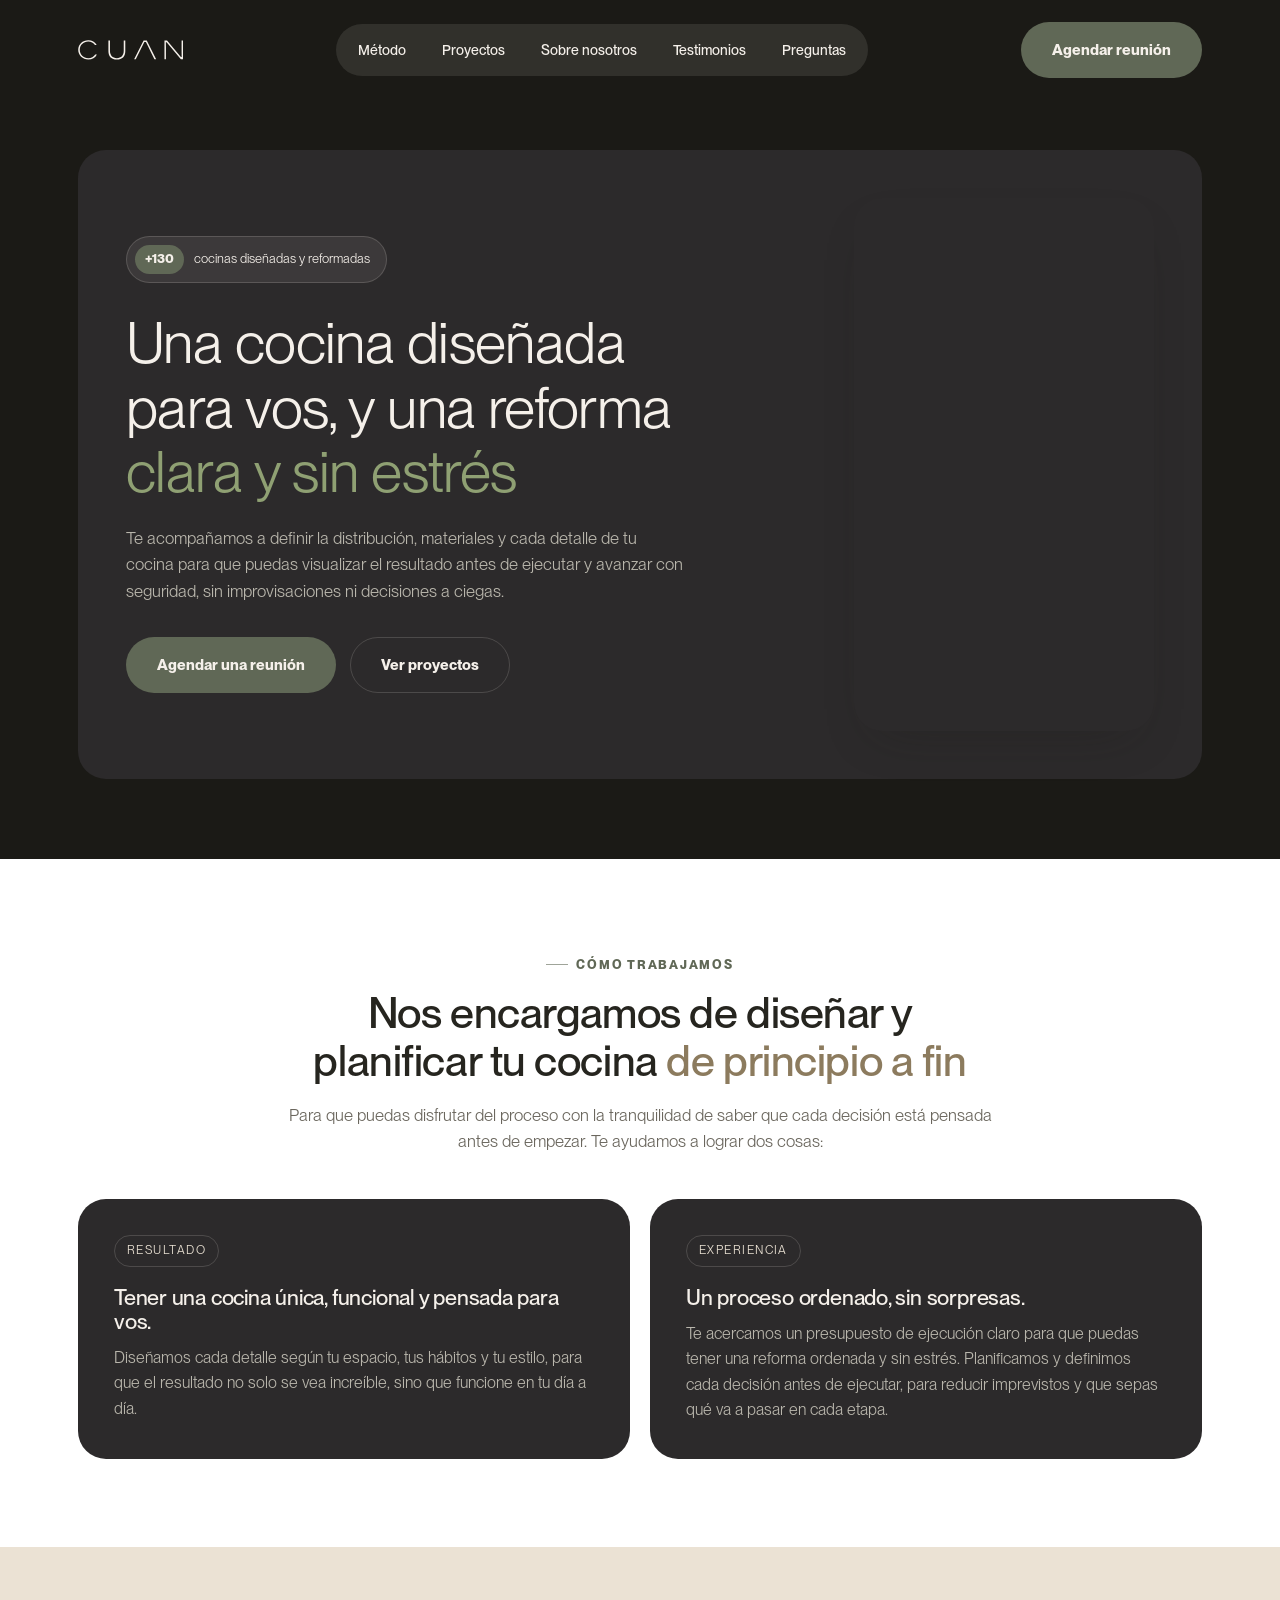
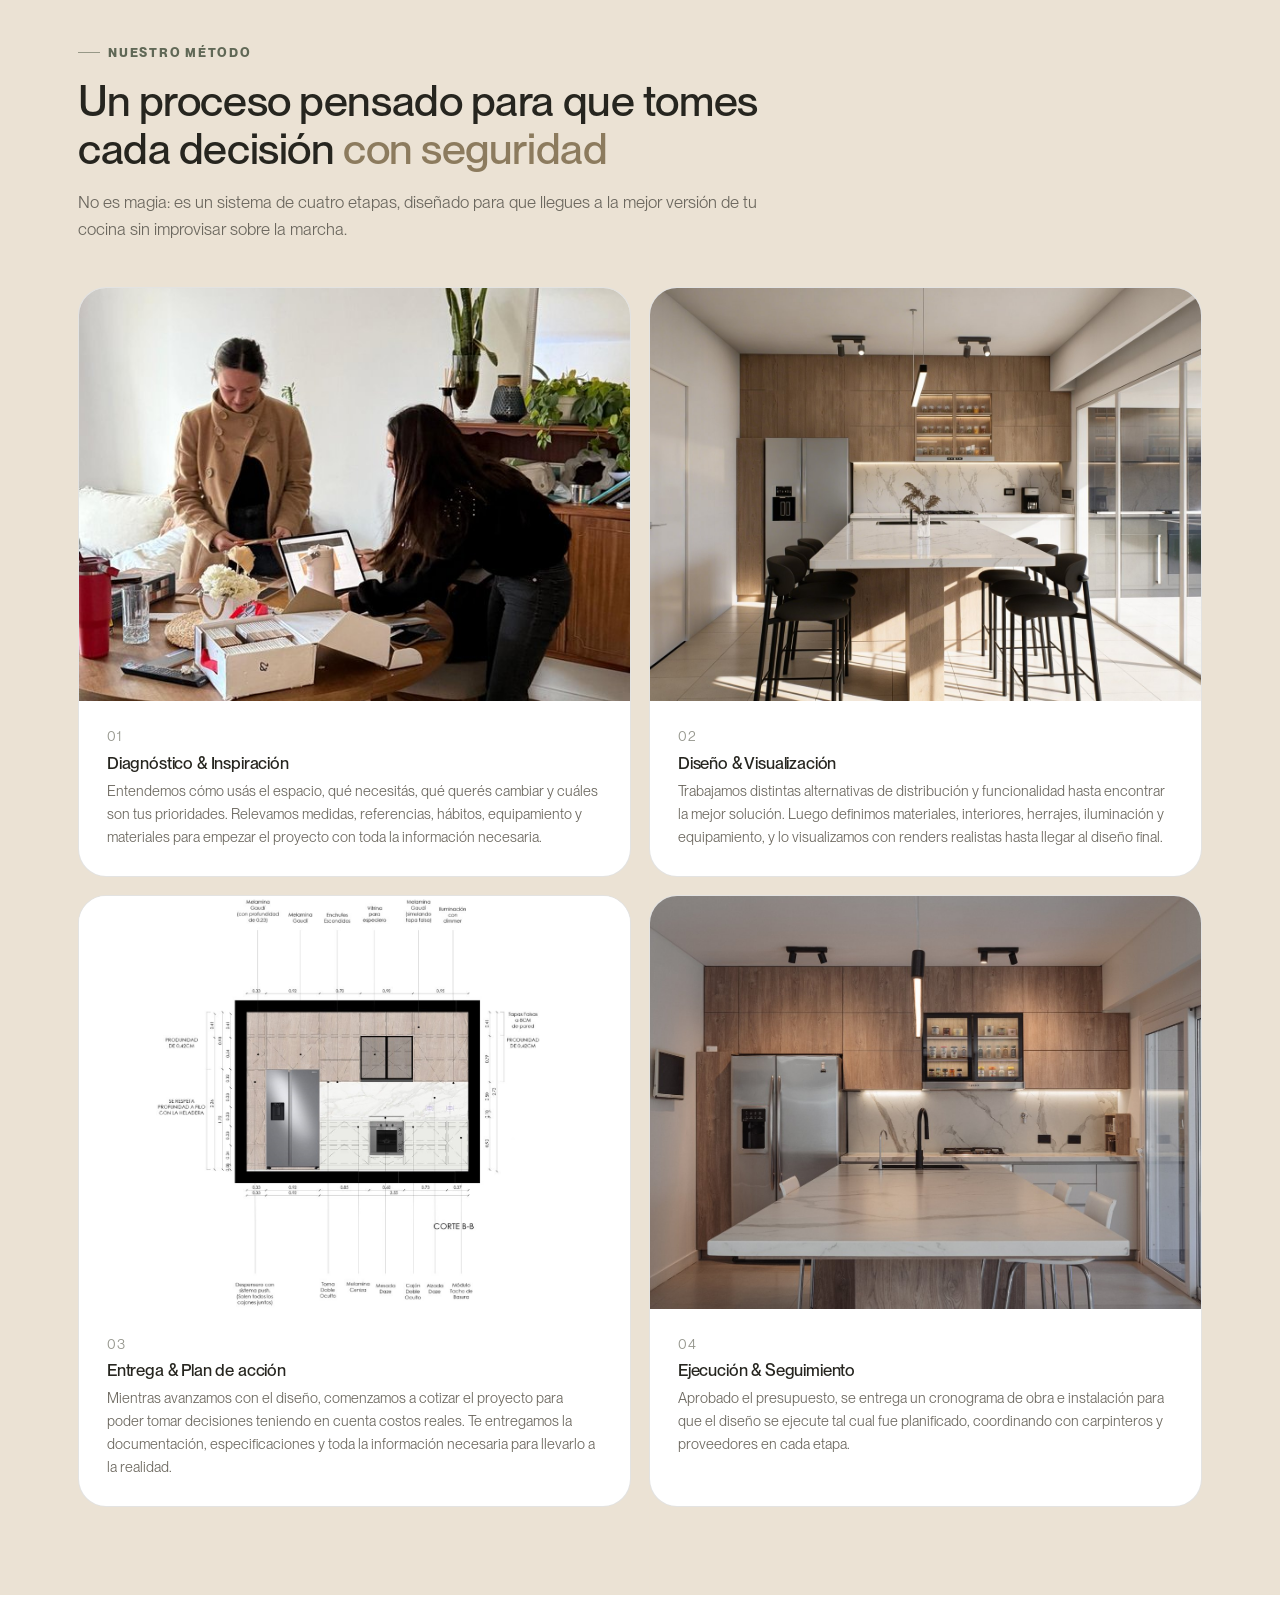
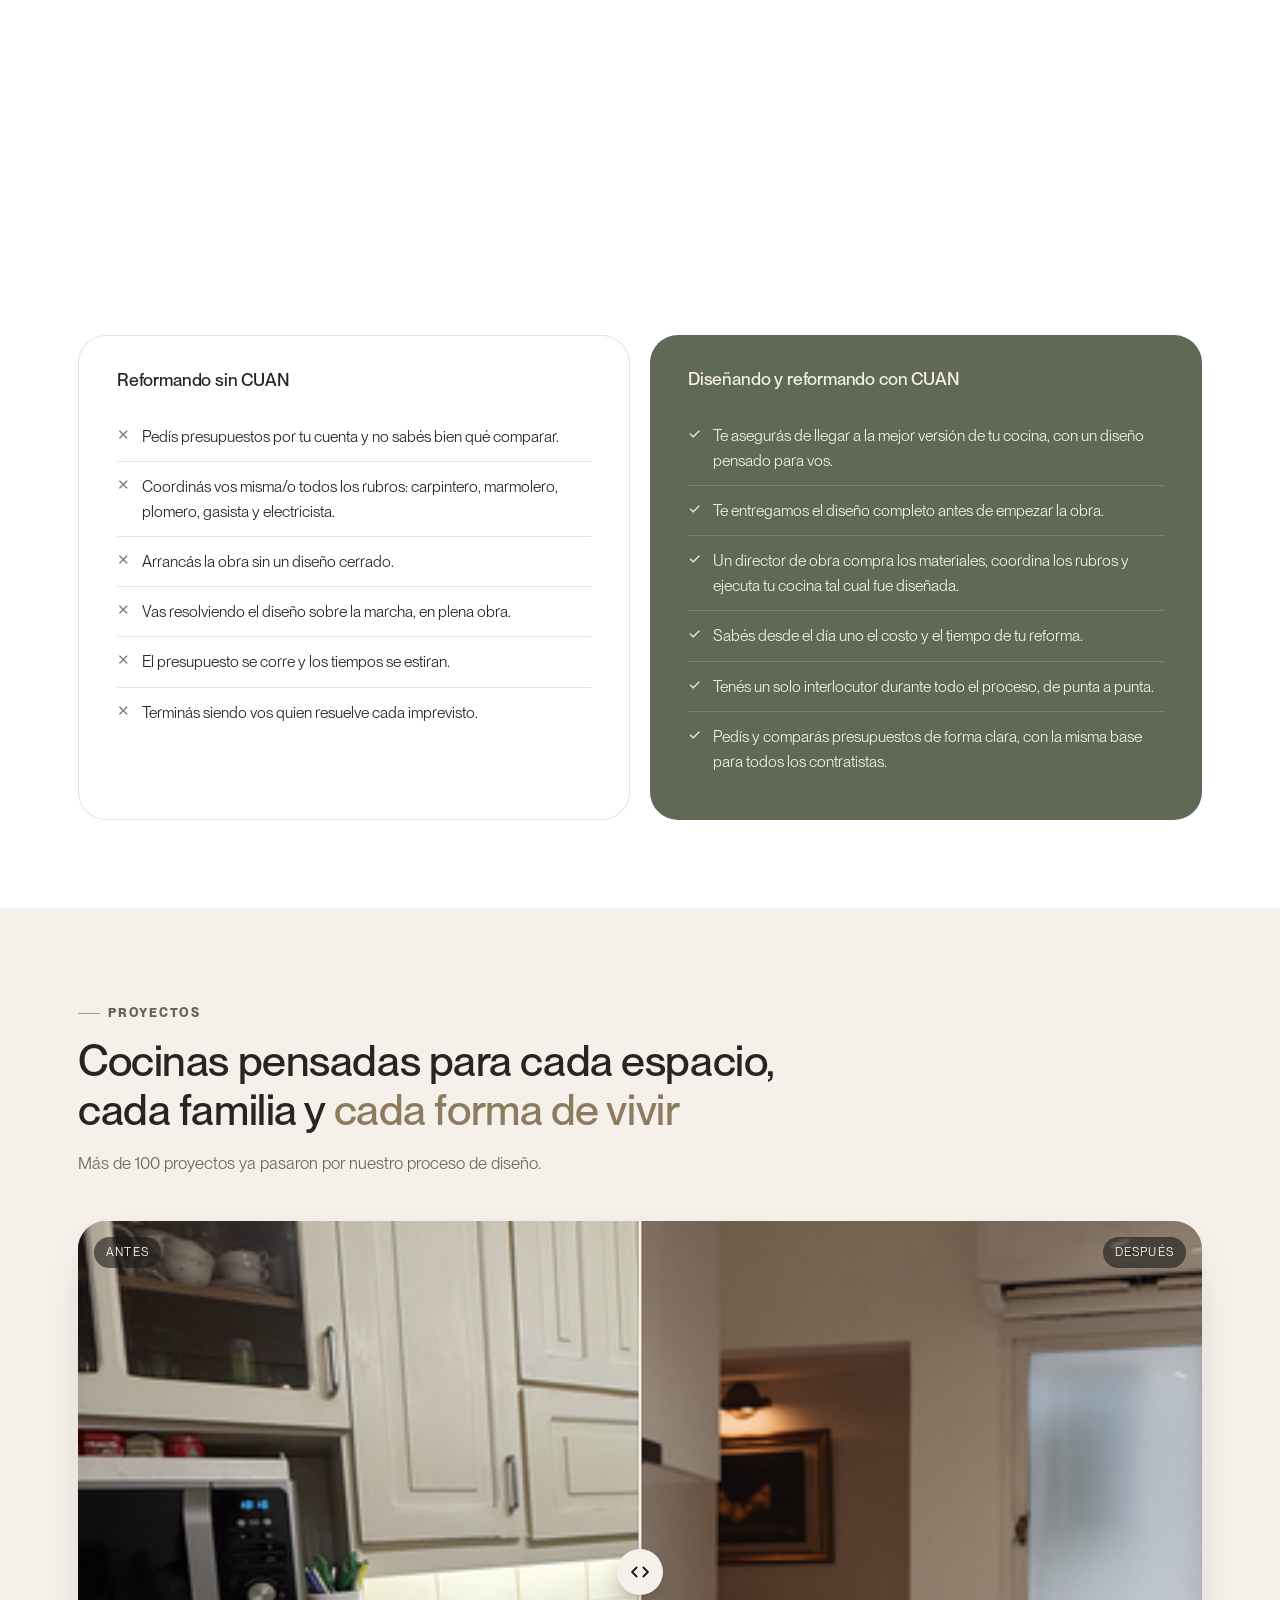
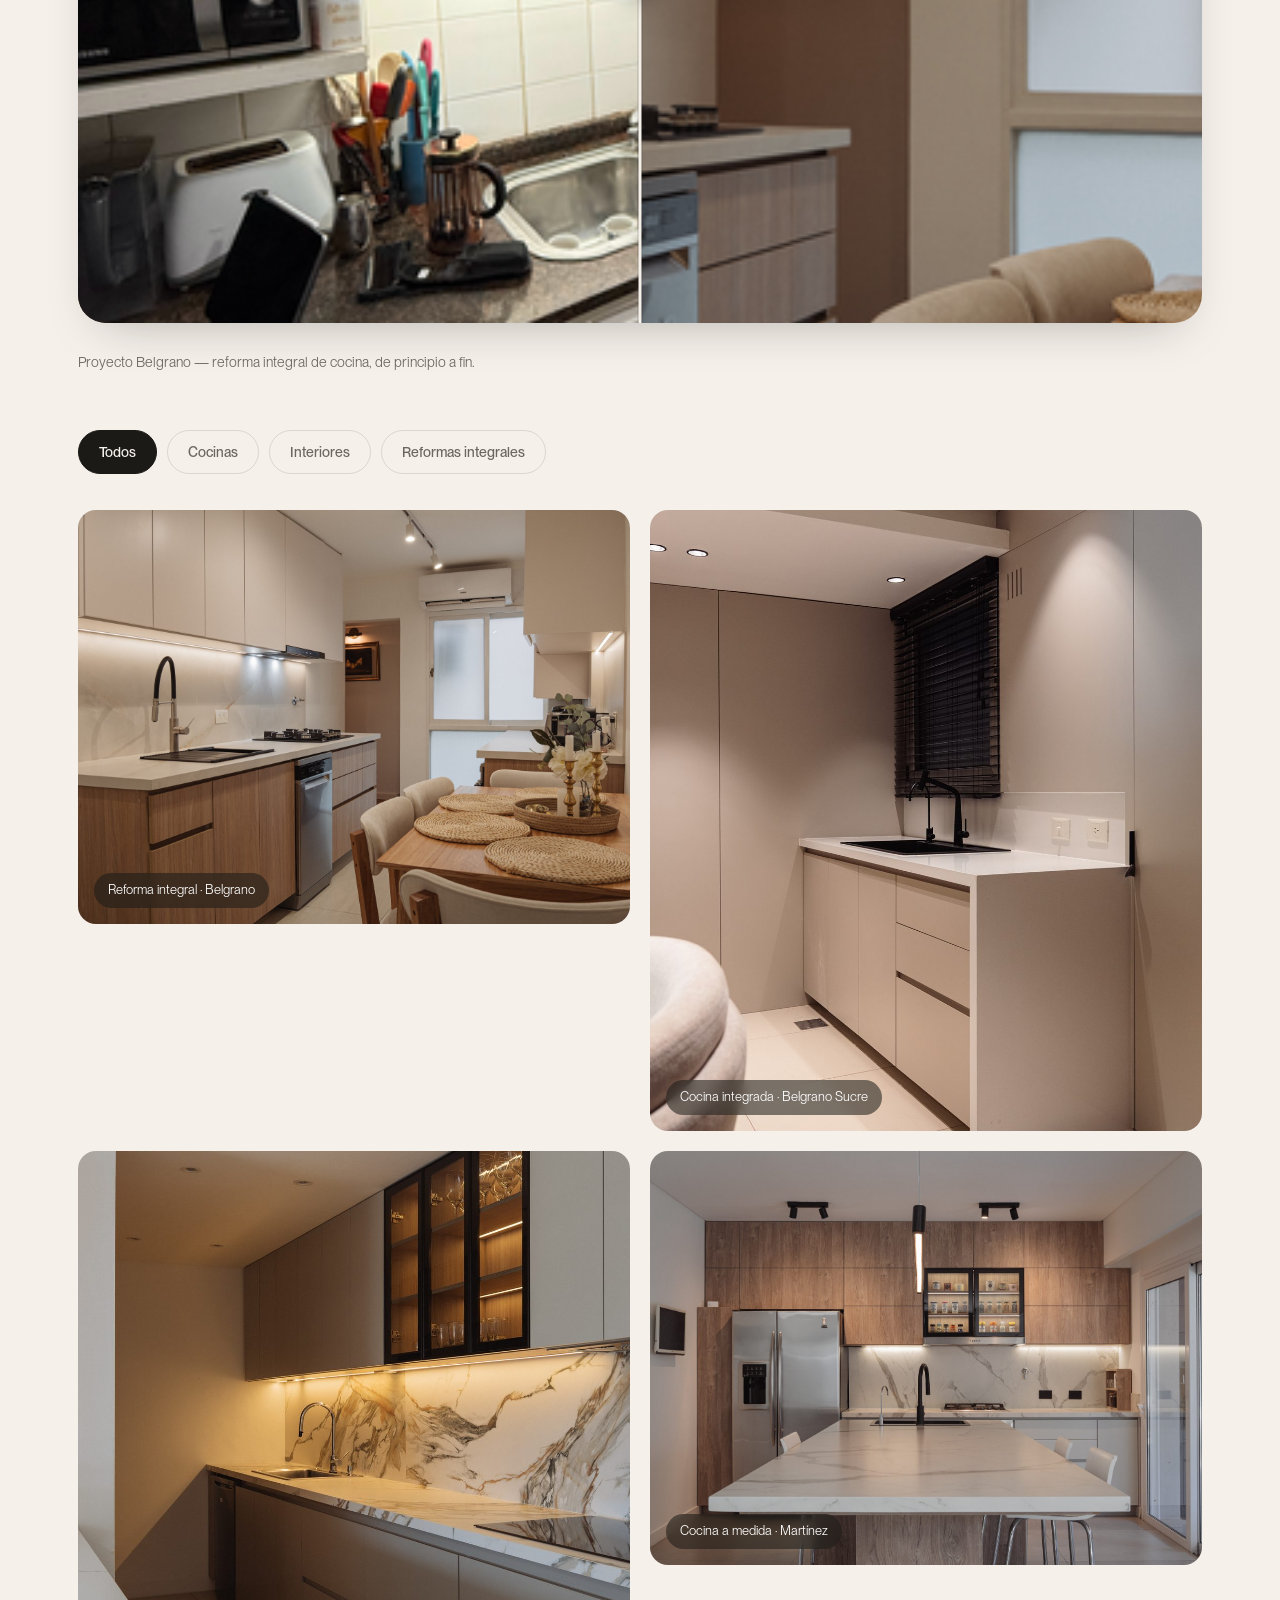
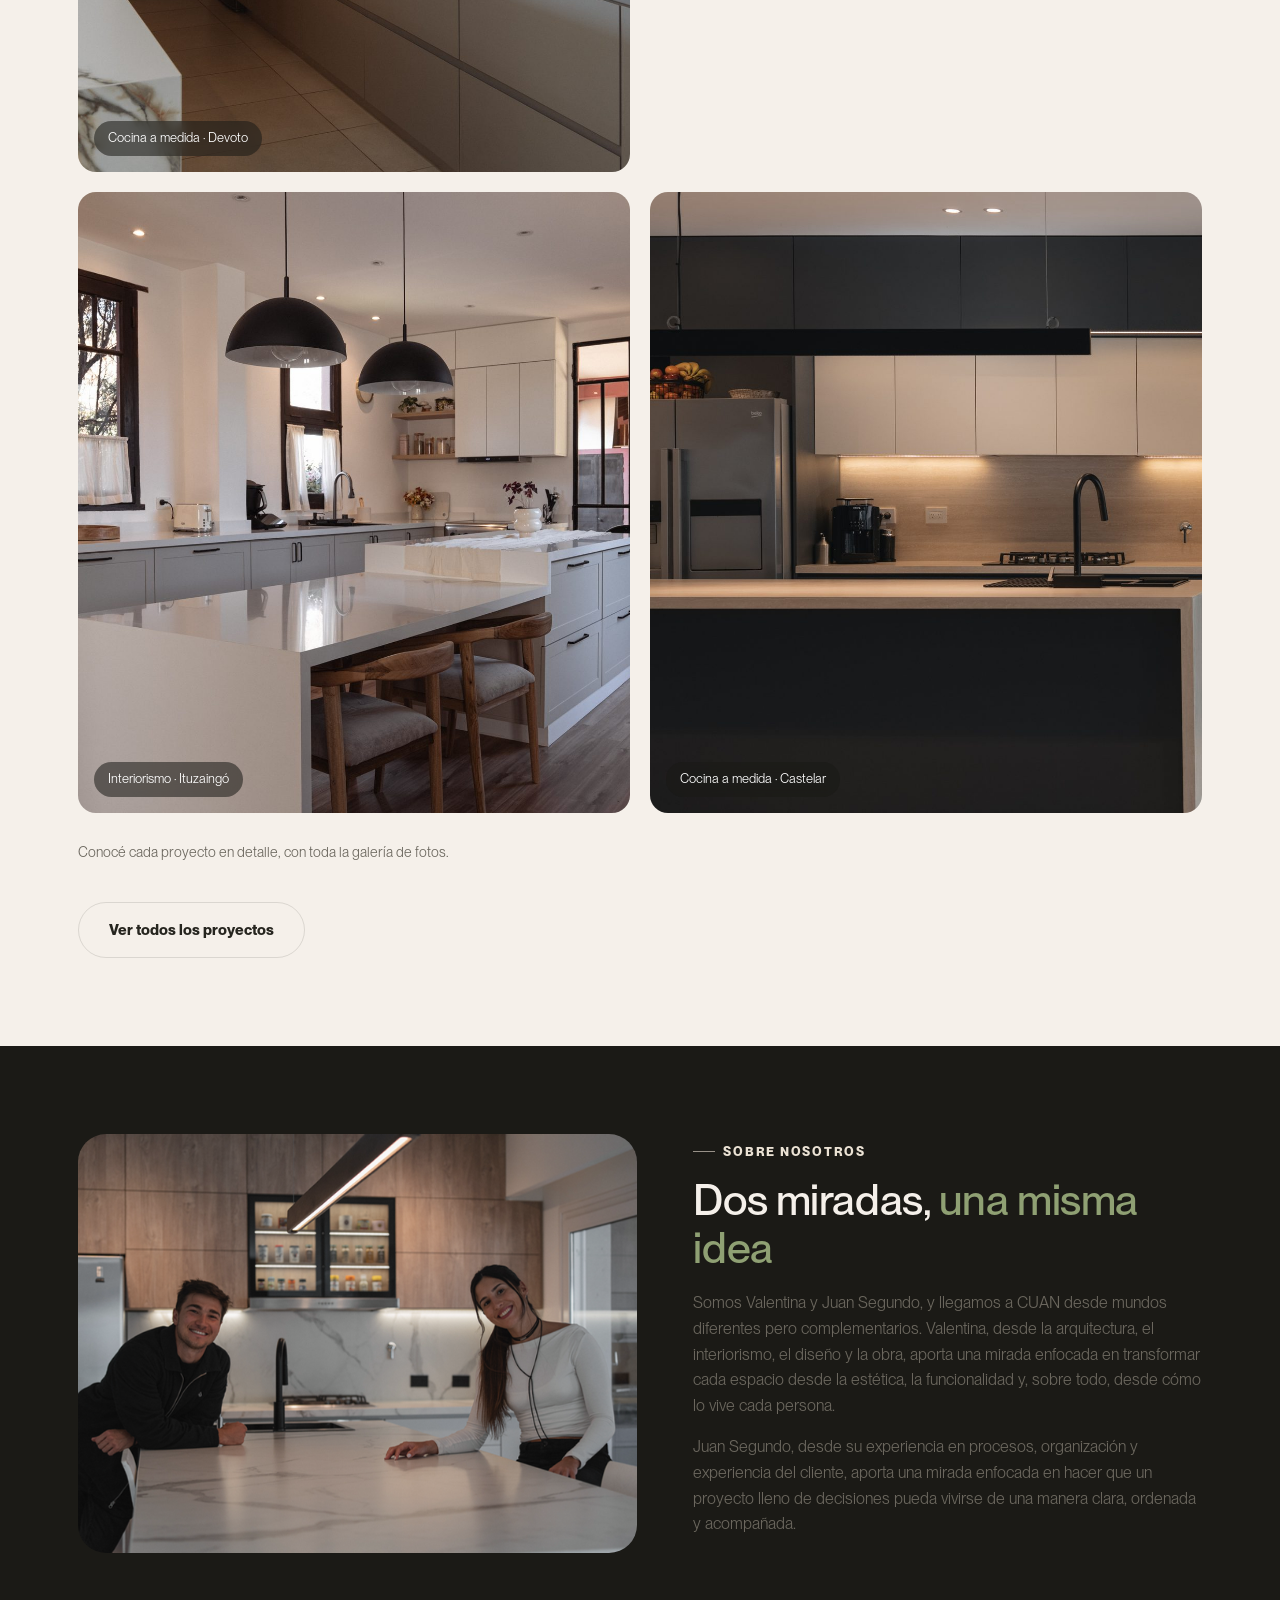
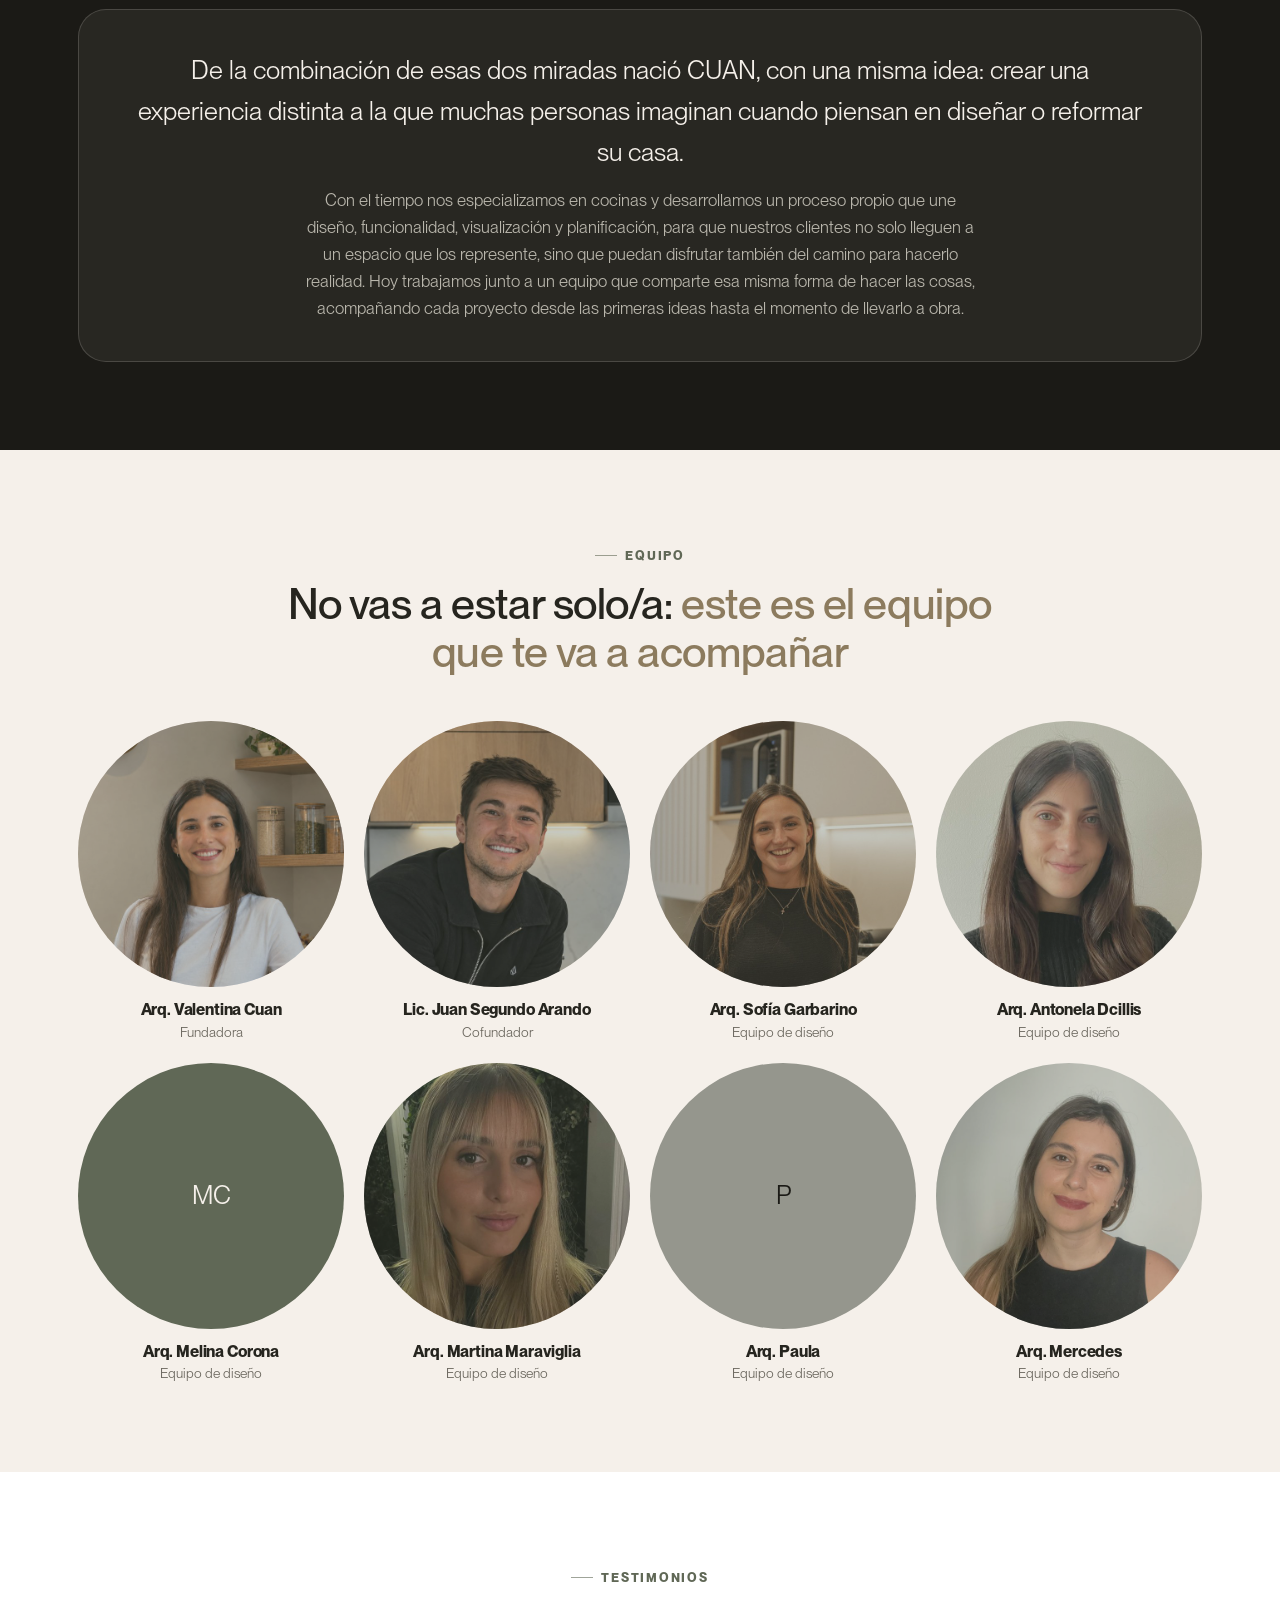
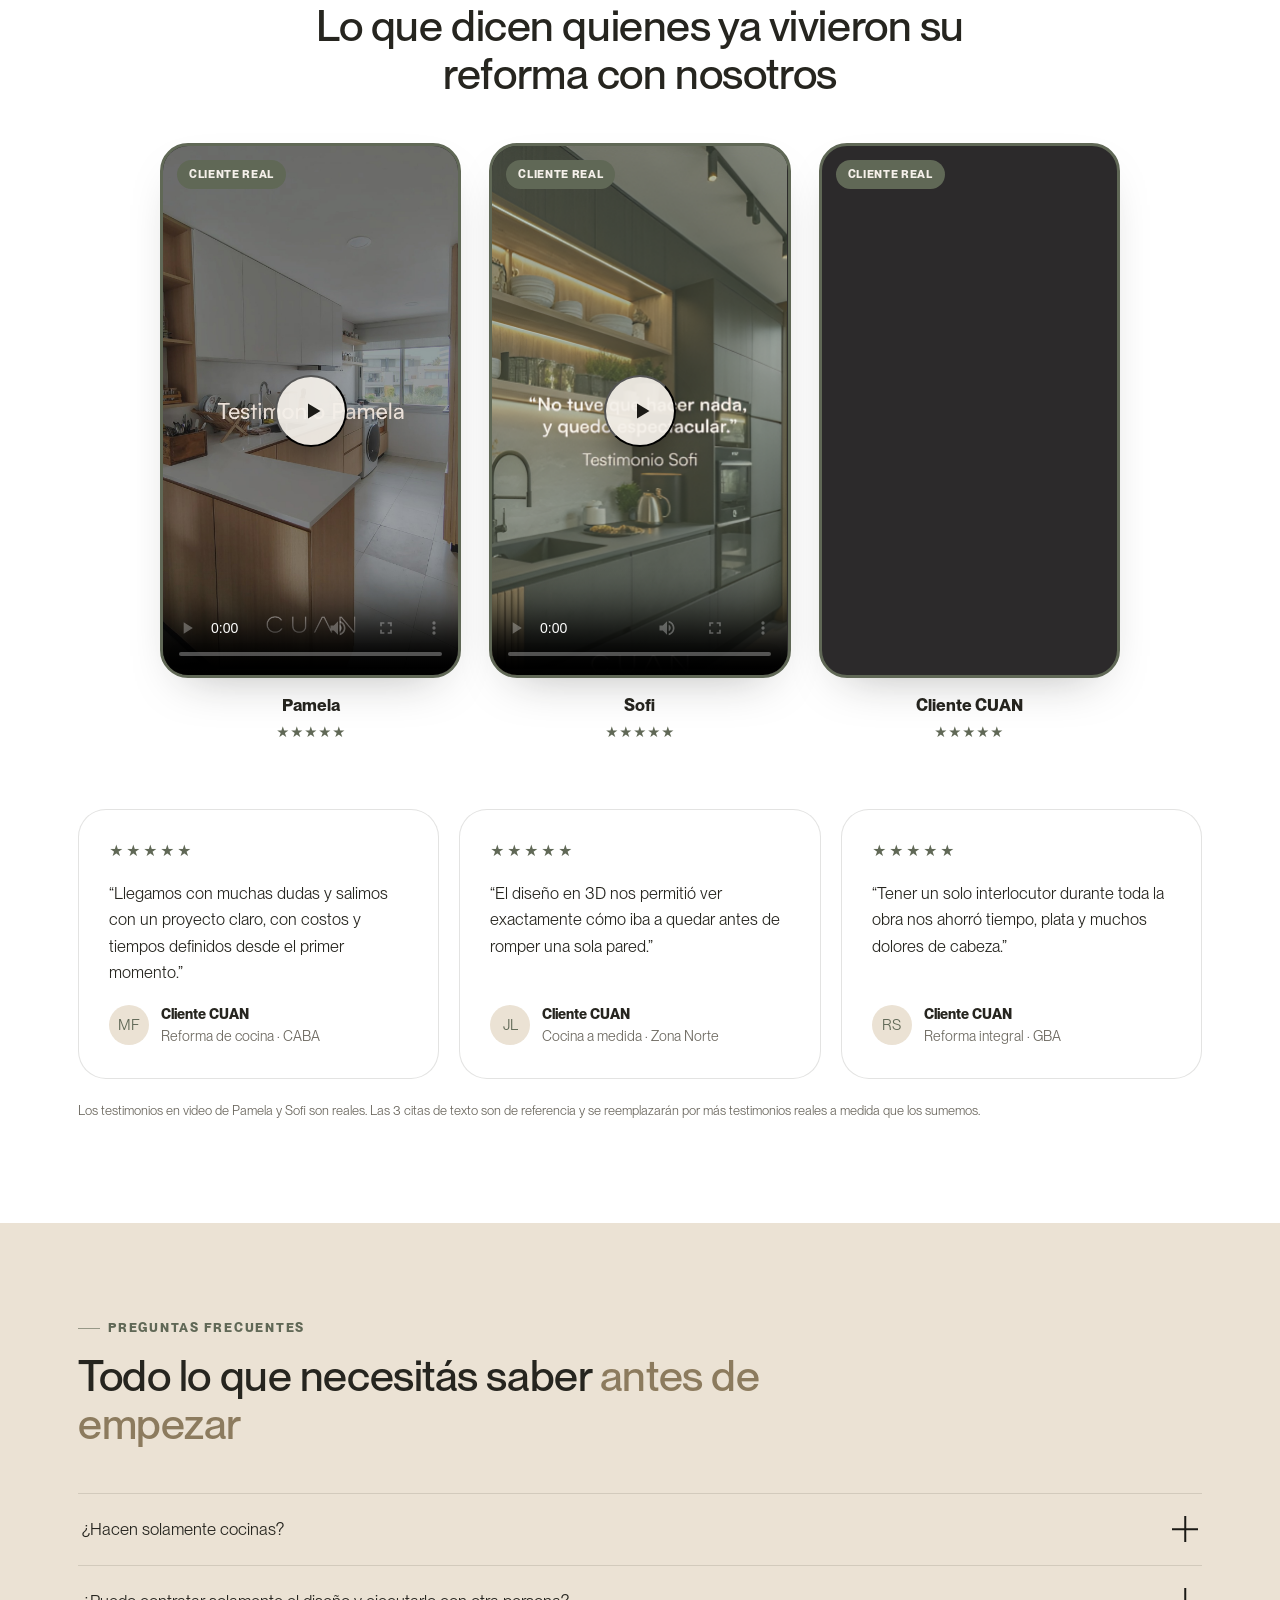
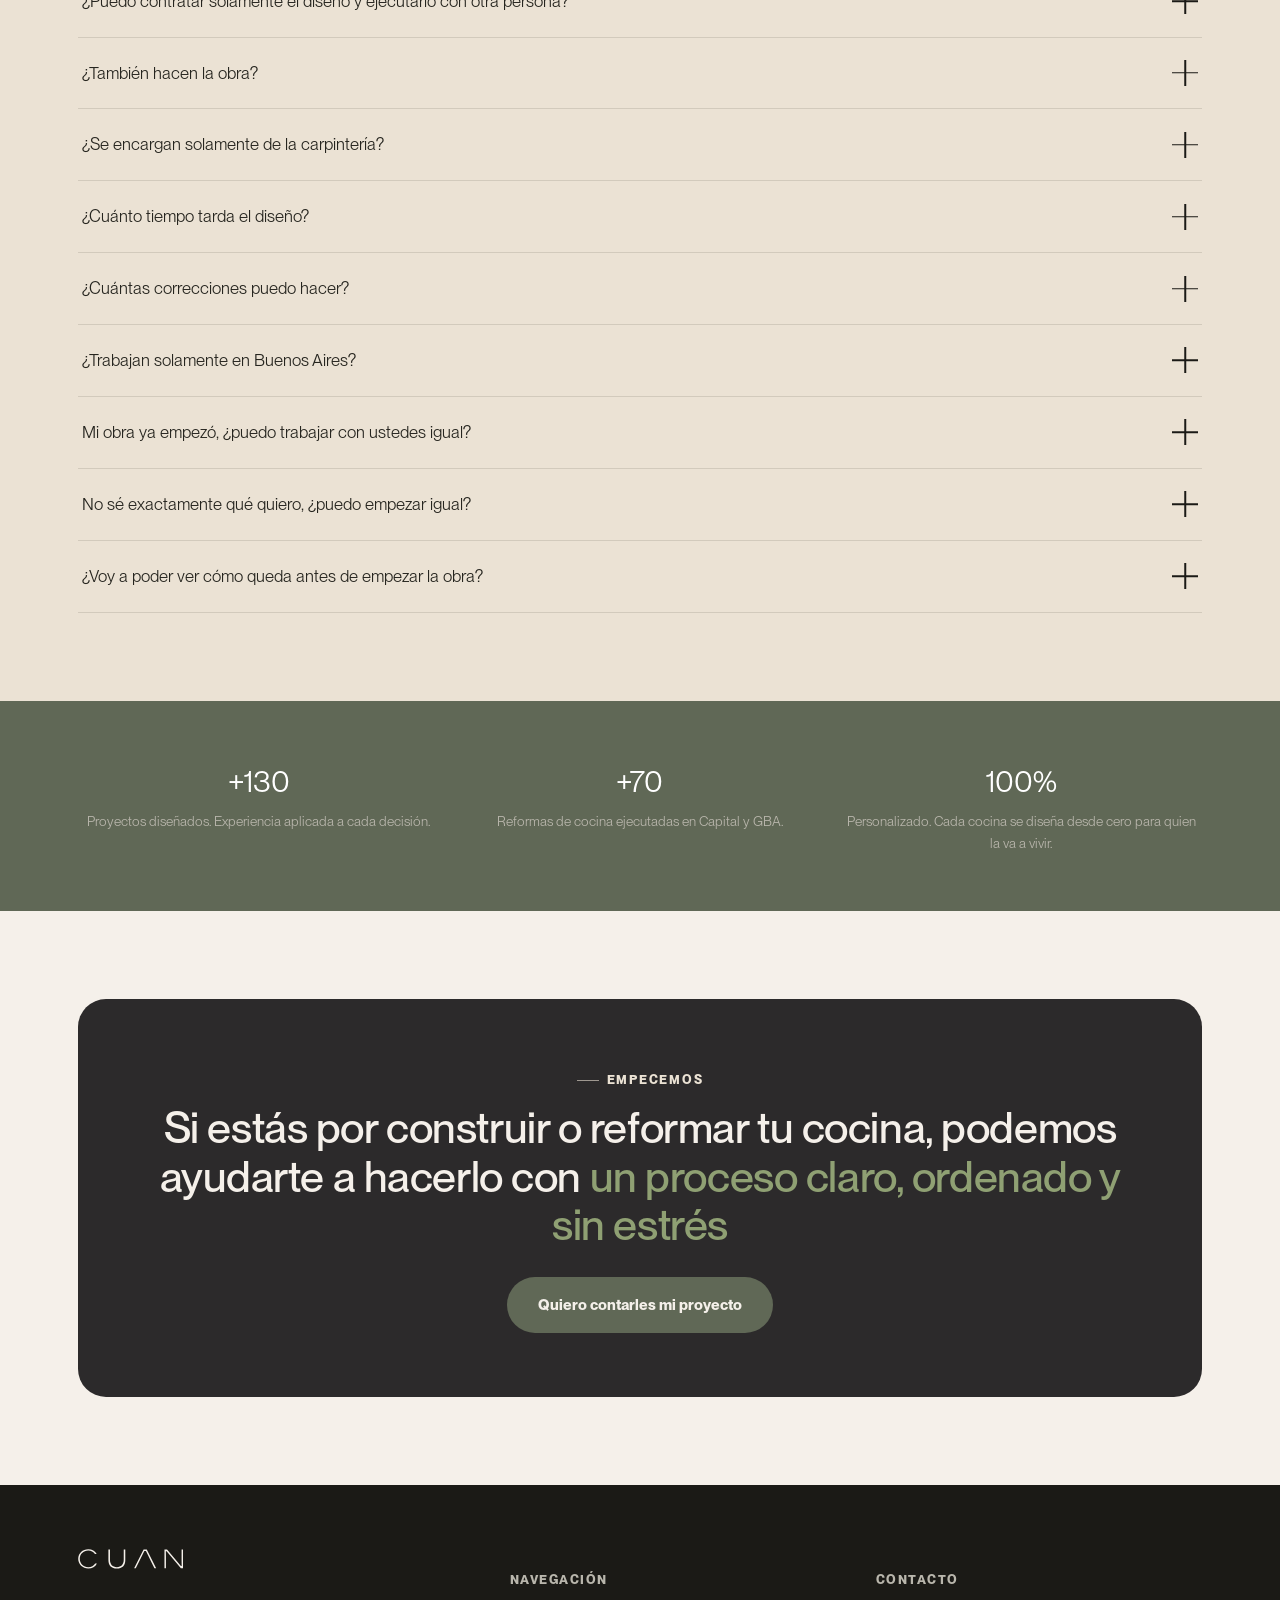
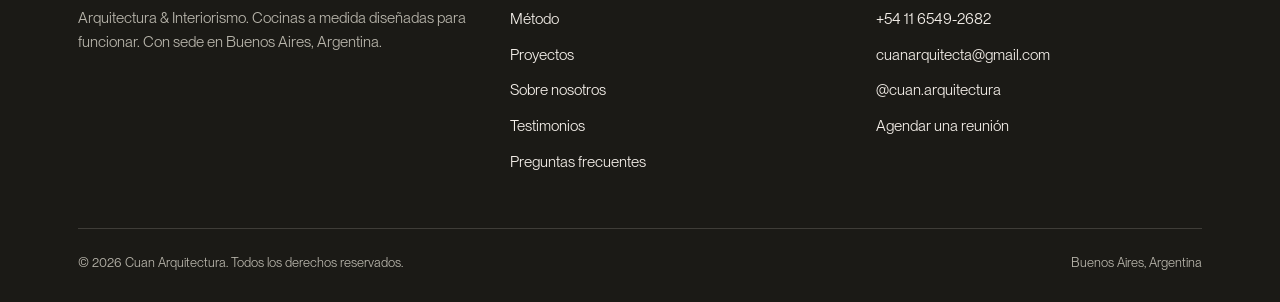
==== commit 257666fd: "Agregar tercer testimonio en video (YouTube) a landing y thank you page Co-Authored-By: Claude Sonne" ====
--- a/index.html
+++ b/index.html
@@ -404,6 +404,16 @@
             <span class="stars">★★★★★</span>
           </div>
         </div>
+        <div data-reveal>
+          <div class="video-card video-testi-card" id="testi-video-3">
+            <span class="featured-badge">Cliente real</span>
+            <iframe src="https://www.youtube.com/embed/d8tQ3KOyZiw" title="Testimonio de cliente de Cuan Arquitectura" frameborder="0" allow="accelerometer; autoplay; clipboard-write; encrypted-media; gyroscope; picture-in-picture; web-share" referrerpolicy="strict-origin-when-cross-origin" allowfullscreen></iframe>
+          </div>
+          <div class="video-testi-name">
+            <b>Cliente CUAN</b>
+            <span class="stars">★★★★★</span>
+          </div>
+        </div>
       </div>
 
       <div class="testi-grid">
--- a/css/style.css
+++ b/css/style.css
@@ -700,6 +700,7 @@
   margin: 0 auto;
 }
 @media (min-width: 640px) { .video-testi-grid { grid-template-columns: 1fr 1fr; } }
+@media (min-width: 900px) { .video-testi-grid { grid-template-columns: repeat(3, 1fr); max-width: 960px; } }
 .video-testi-card {
   aspect-ratio: 9/16;
   border: 3px solid var(--green);
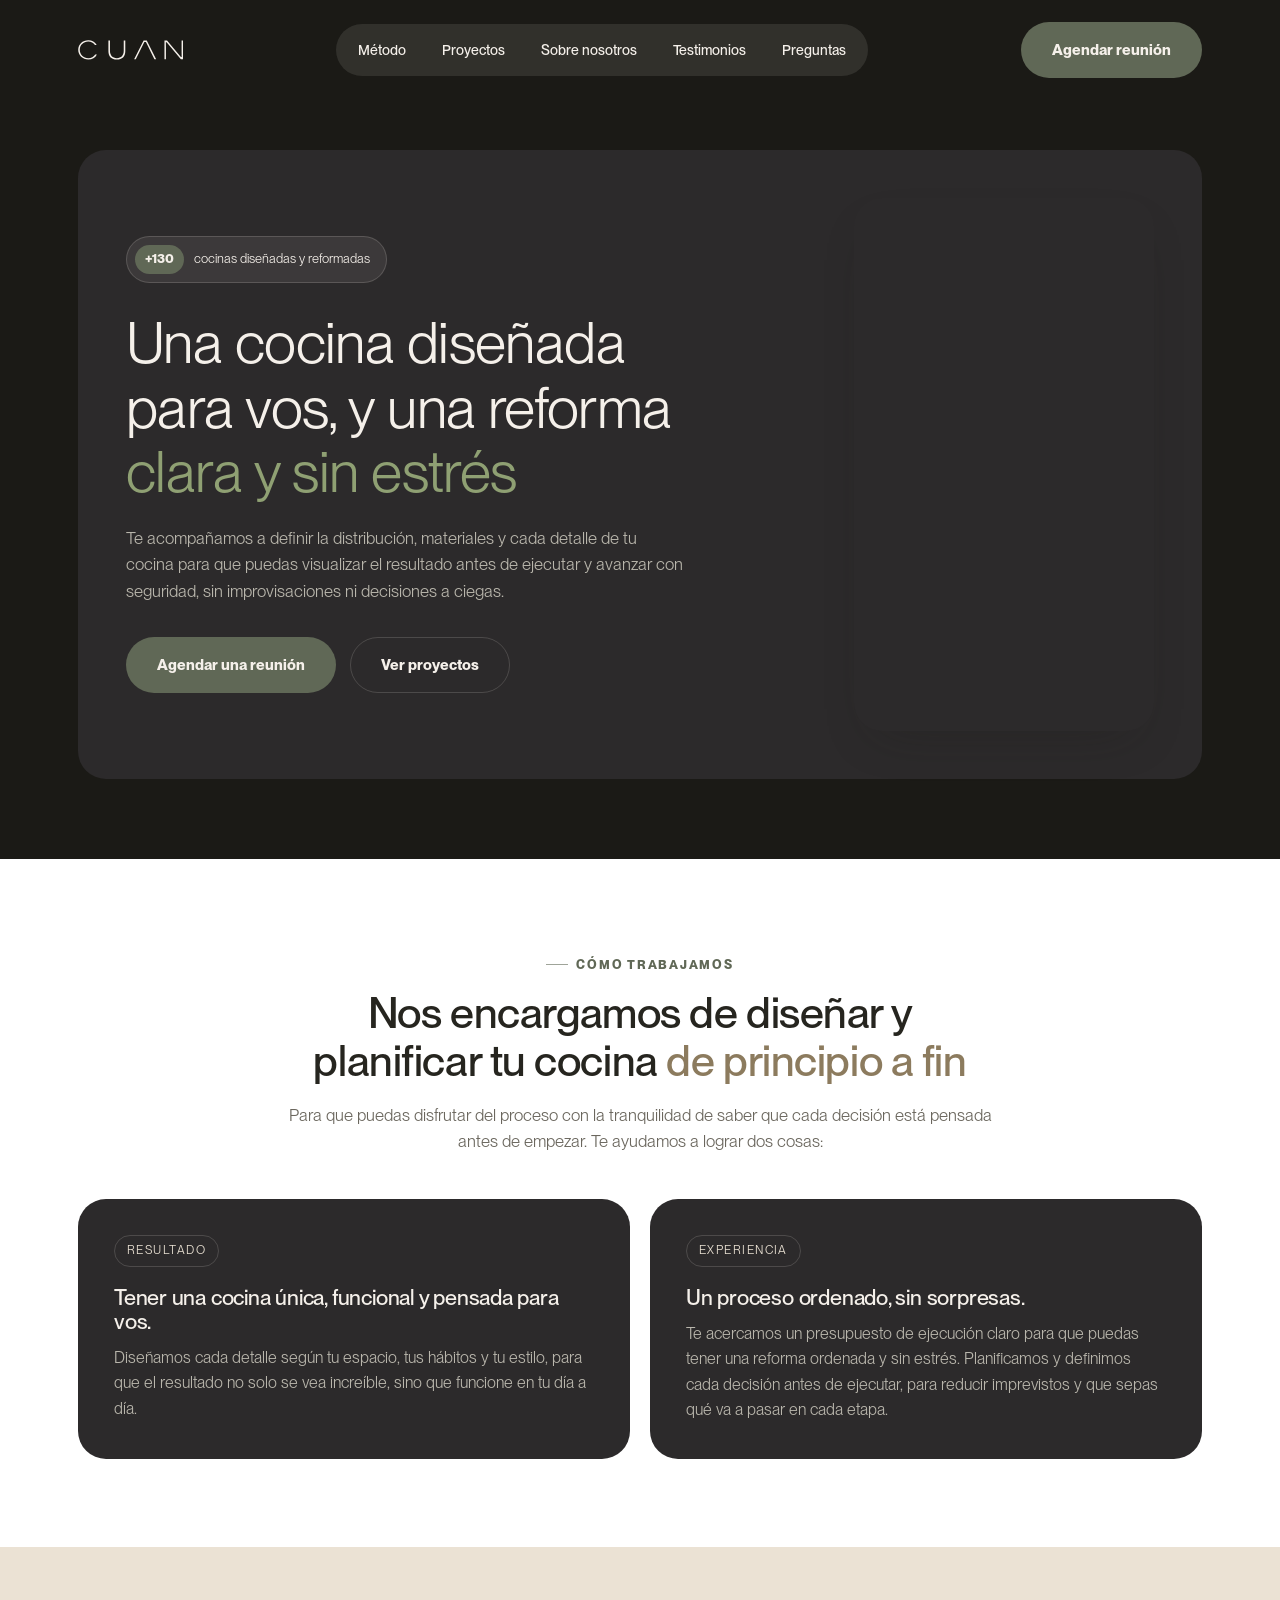
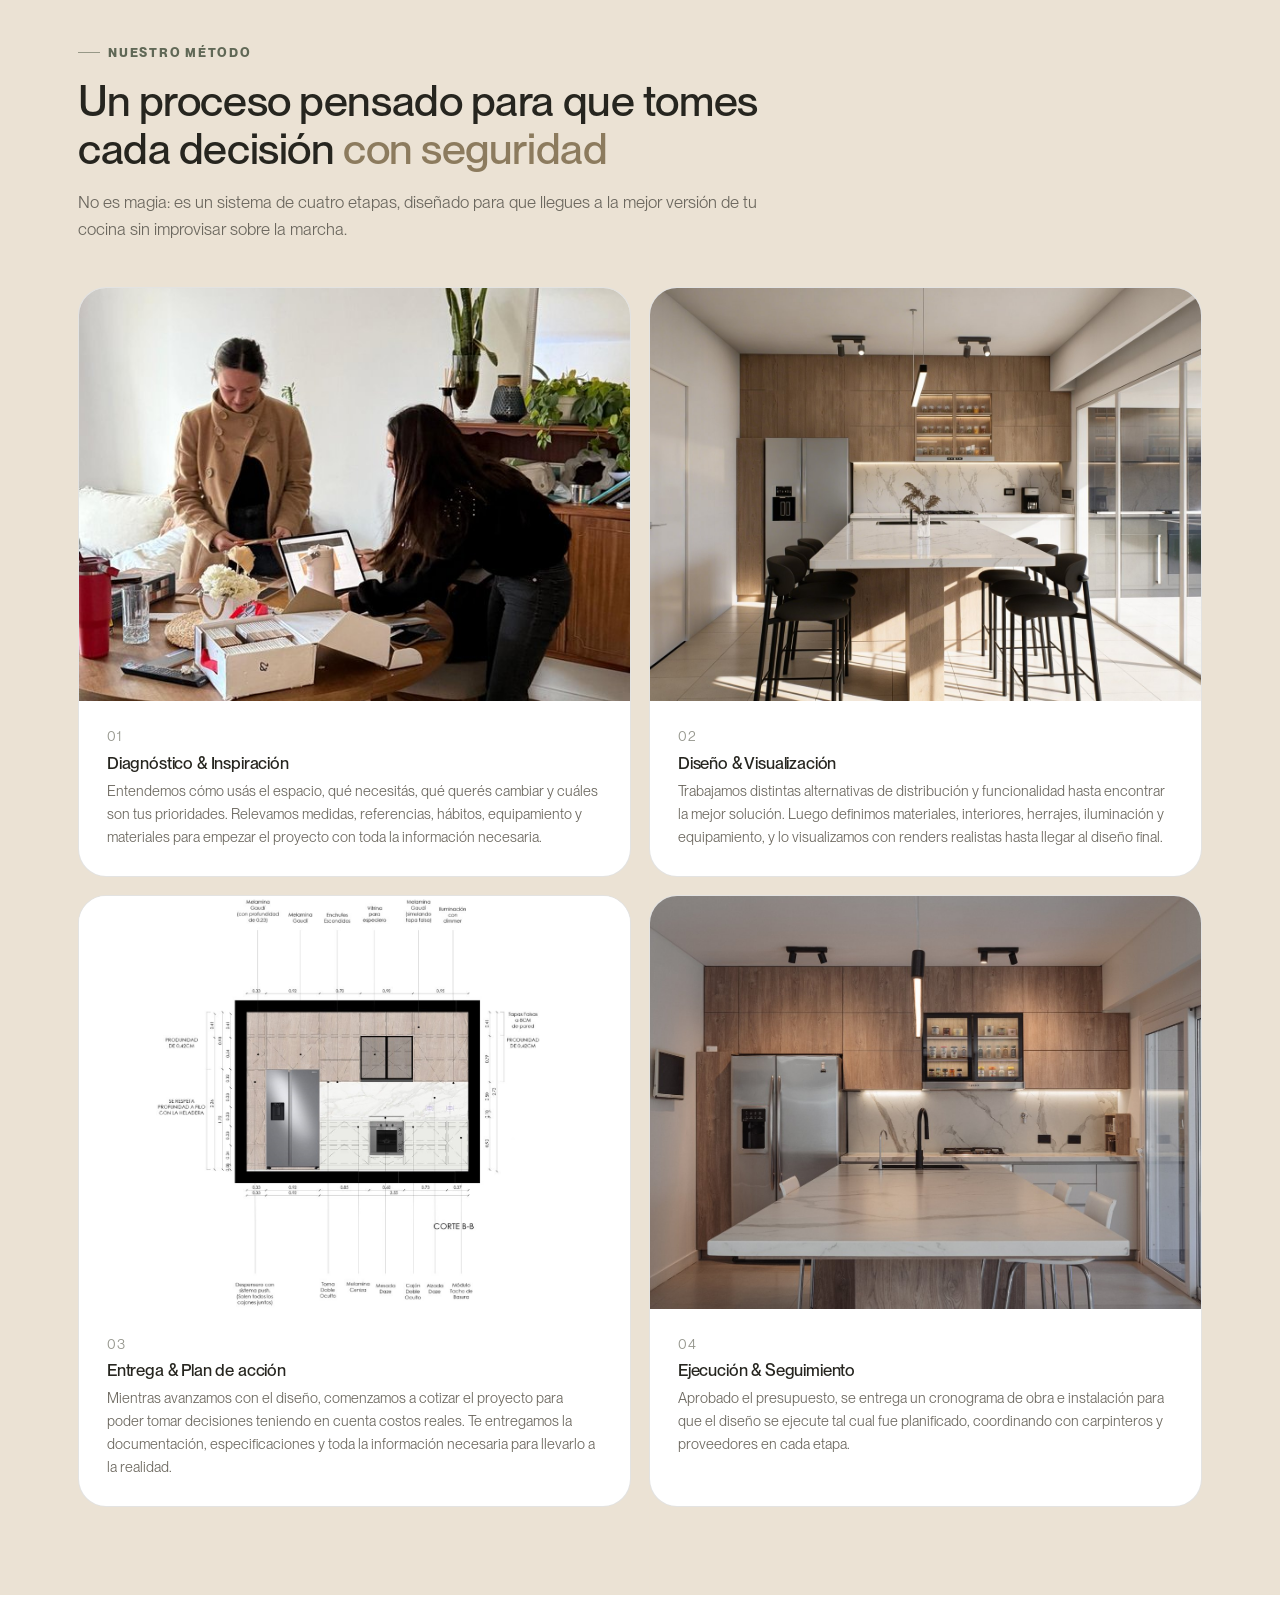
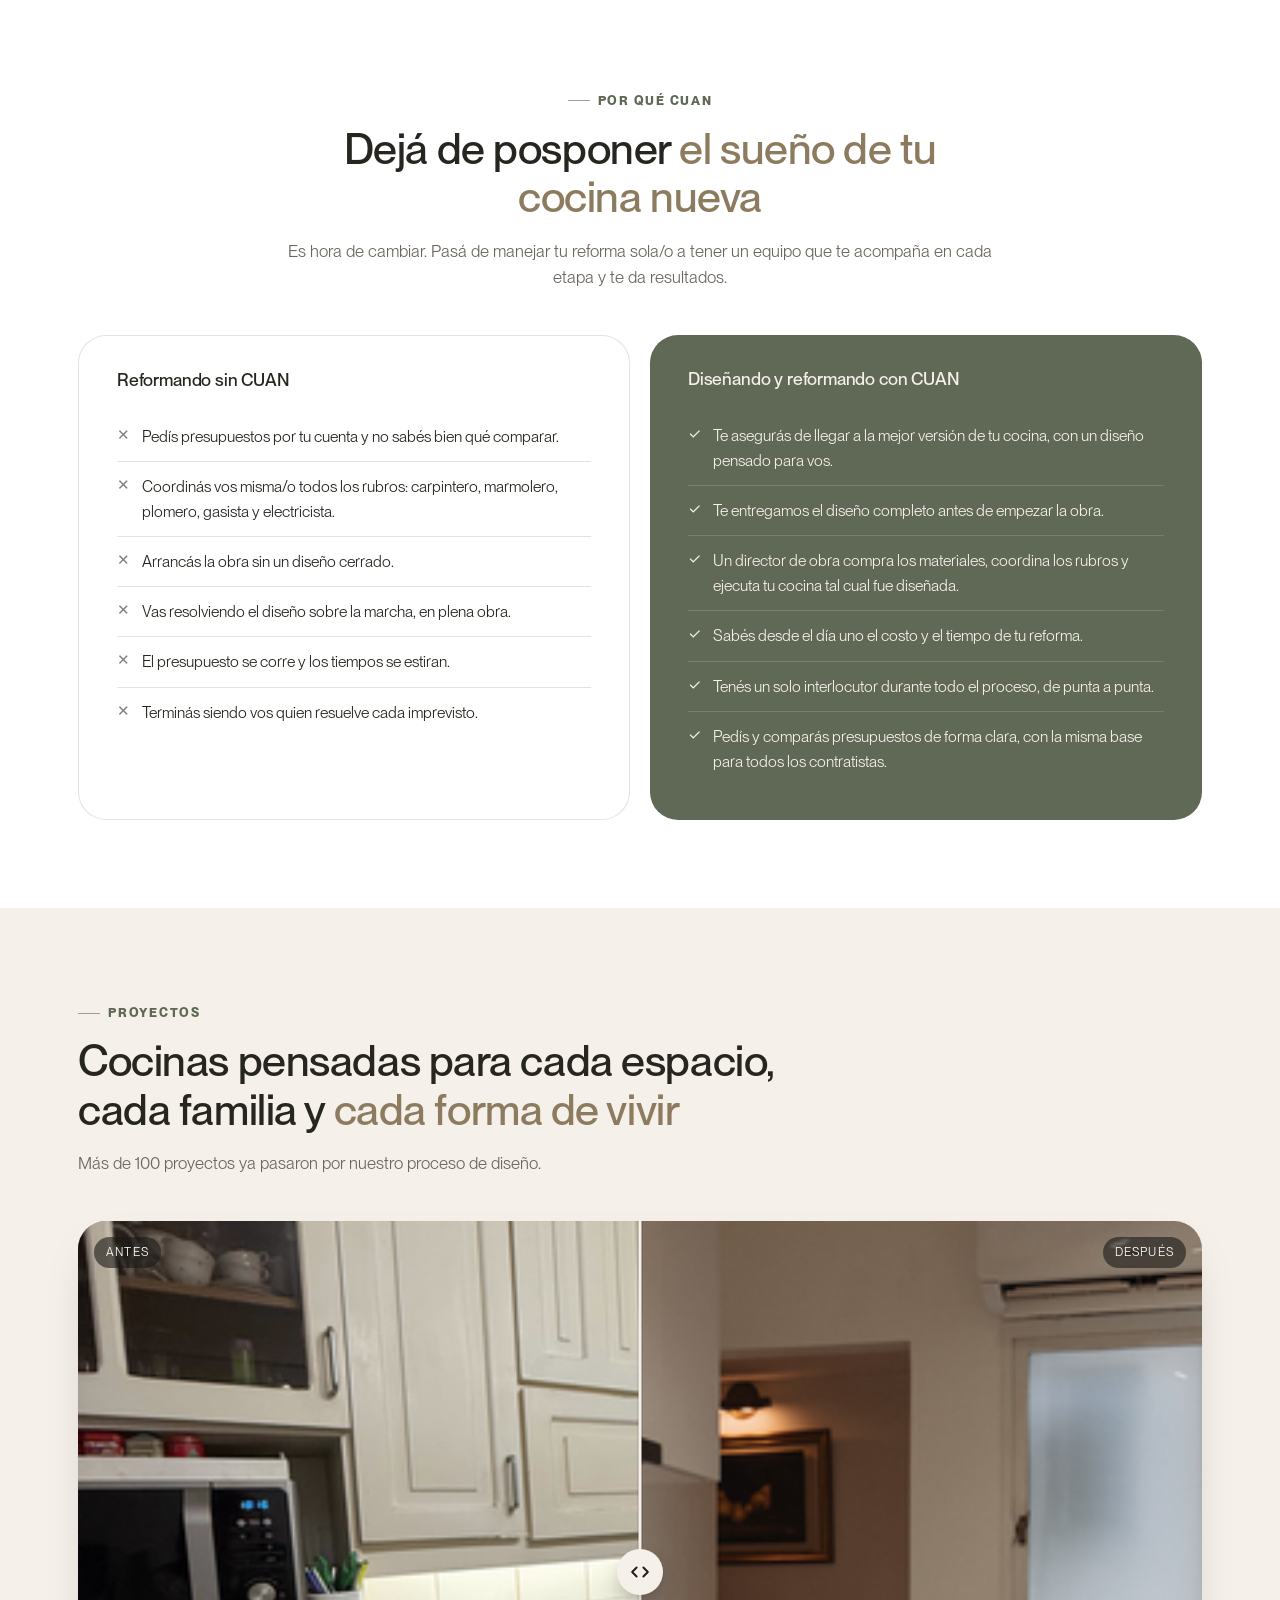
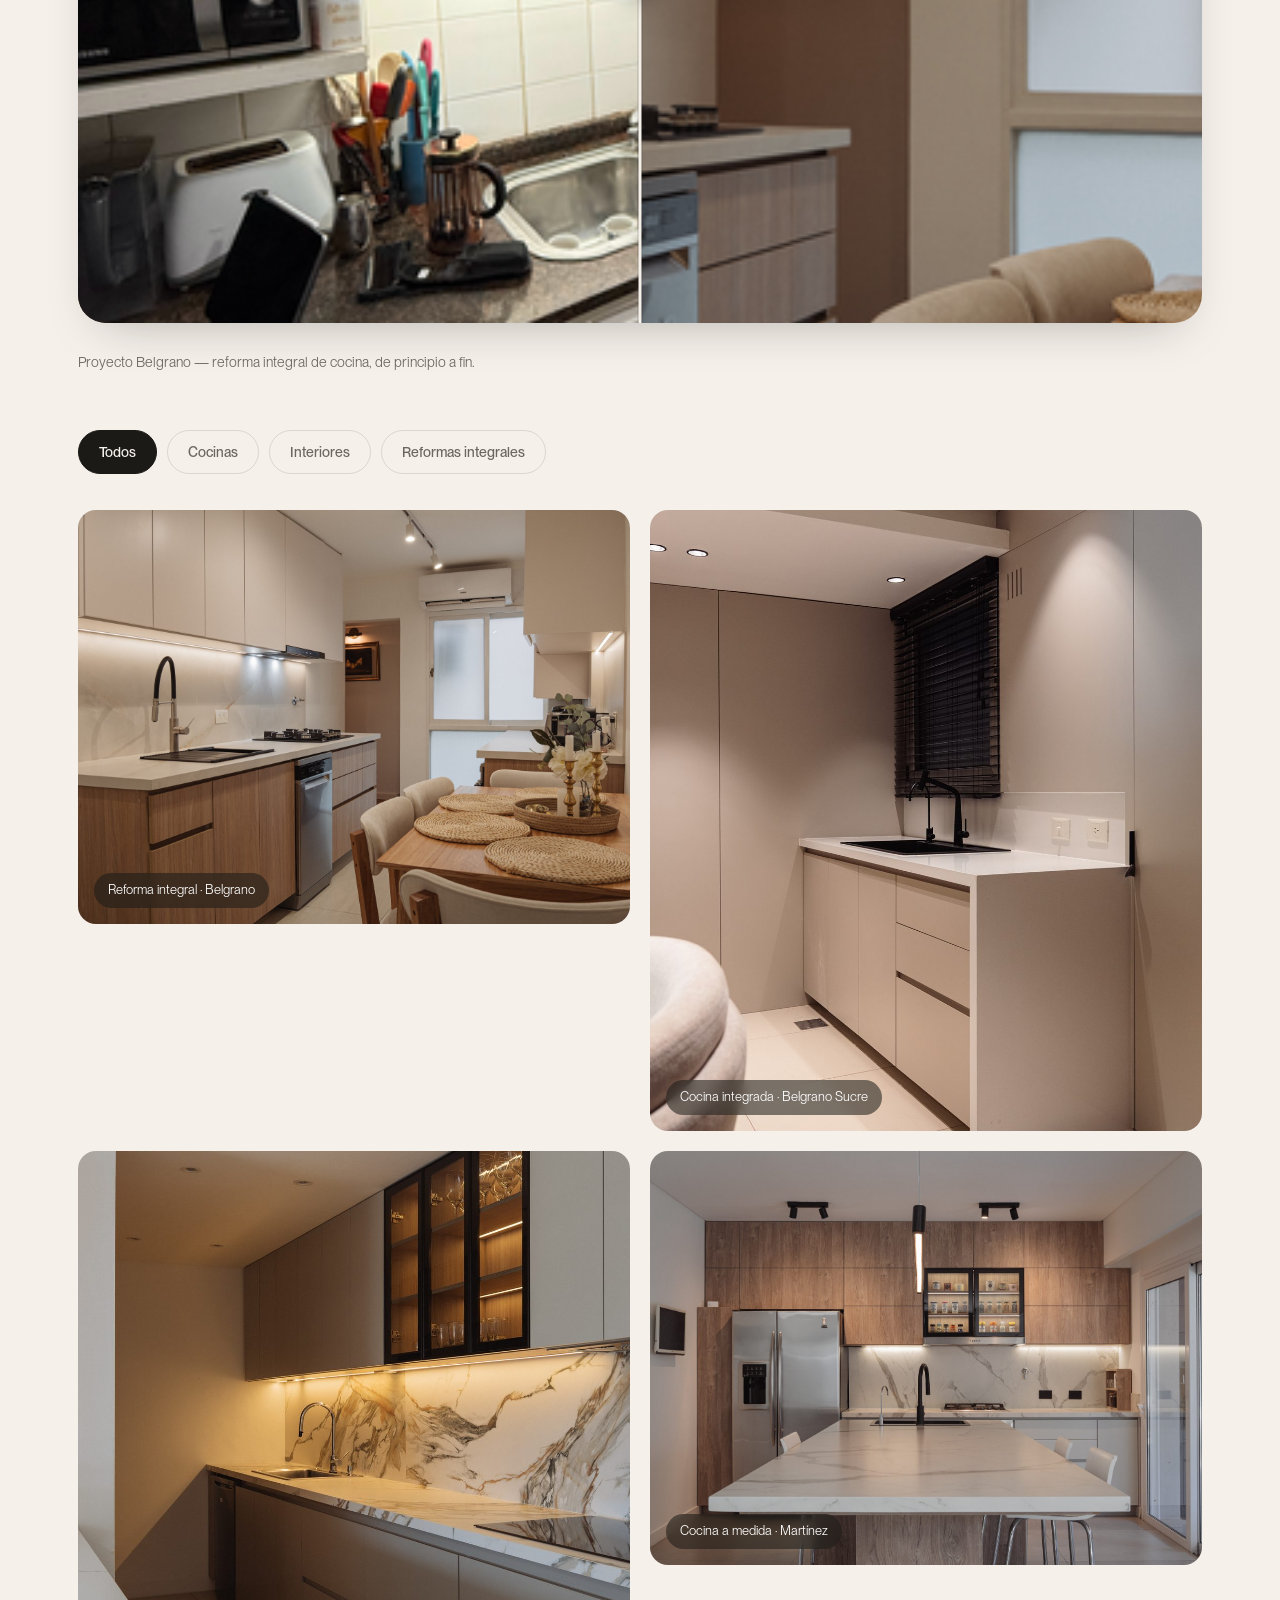
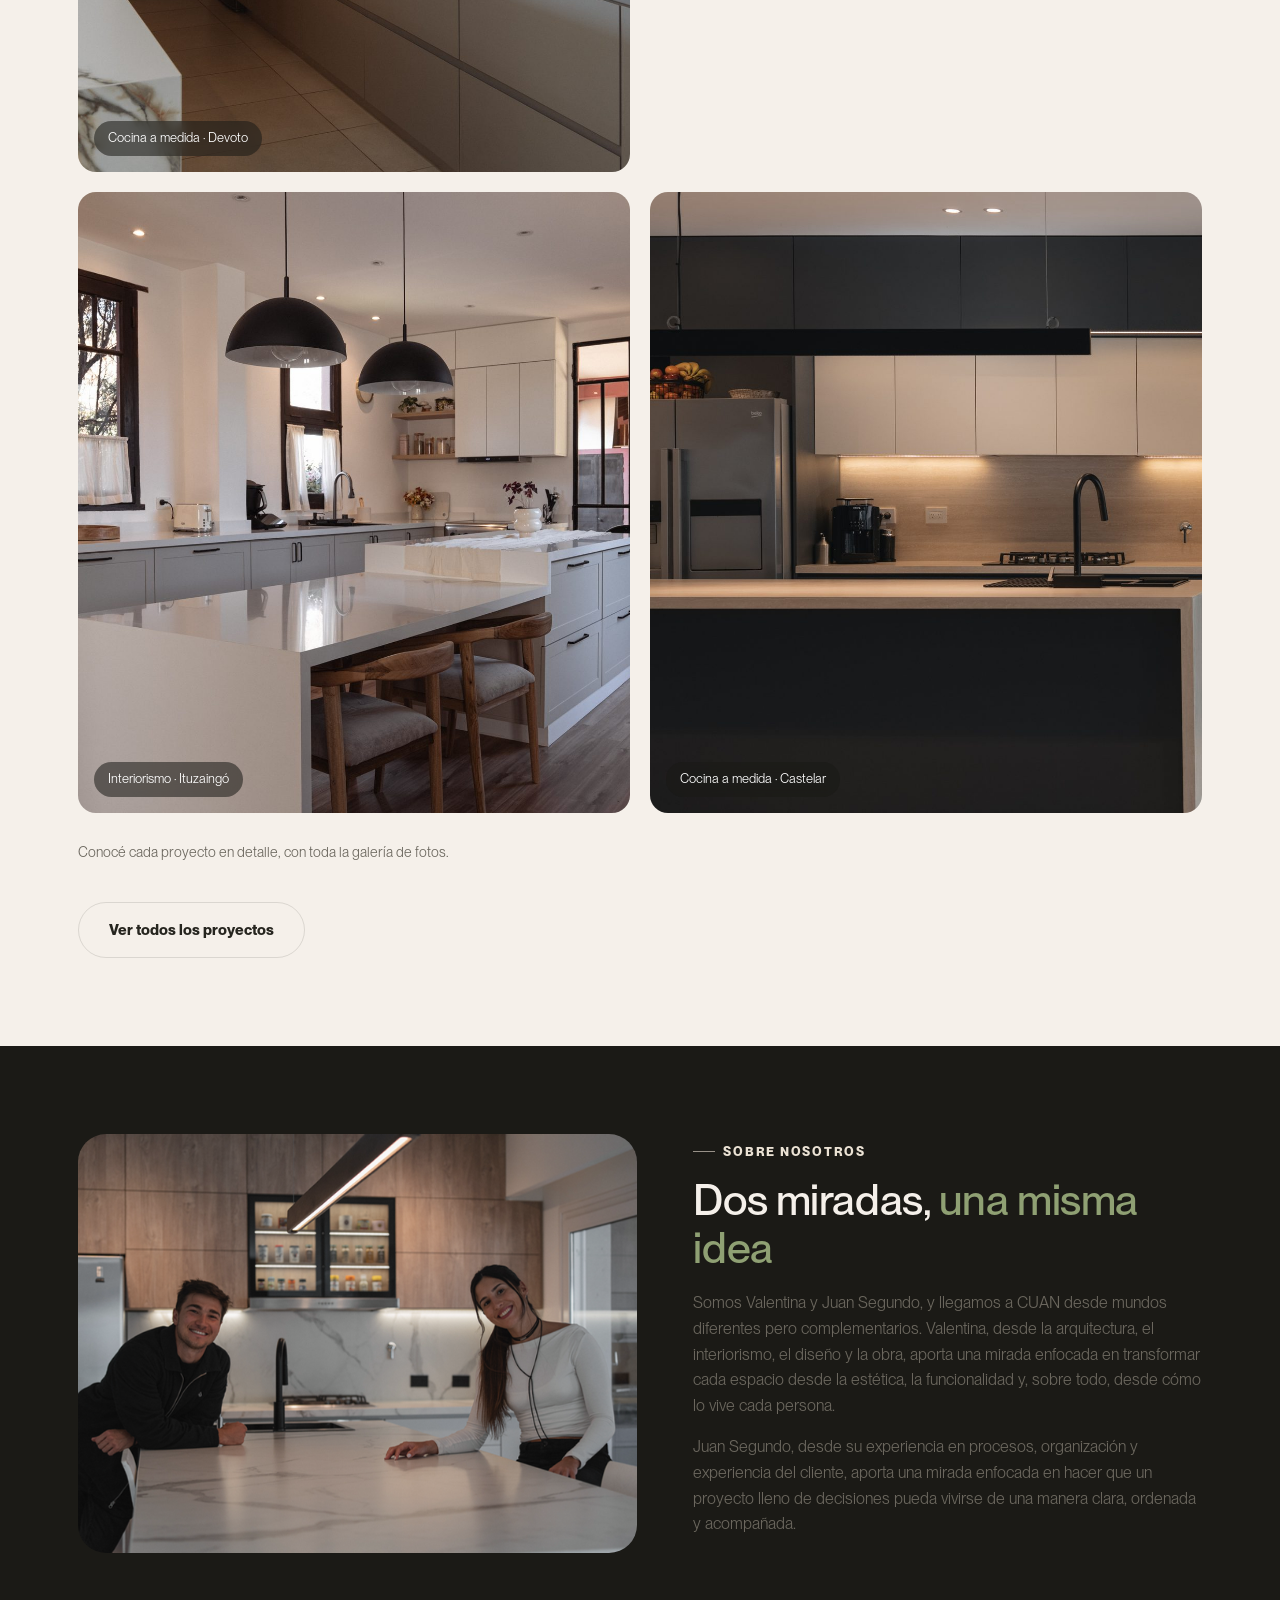
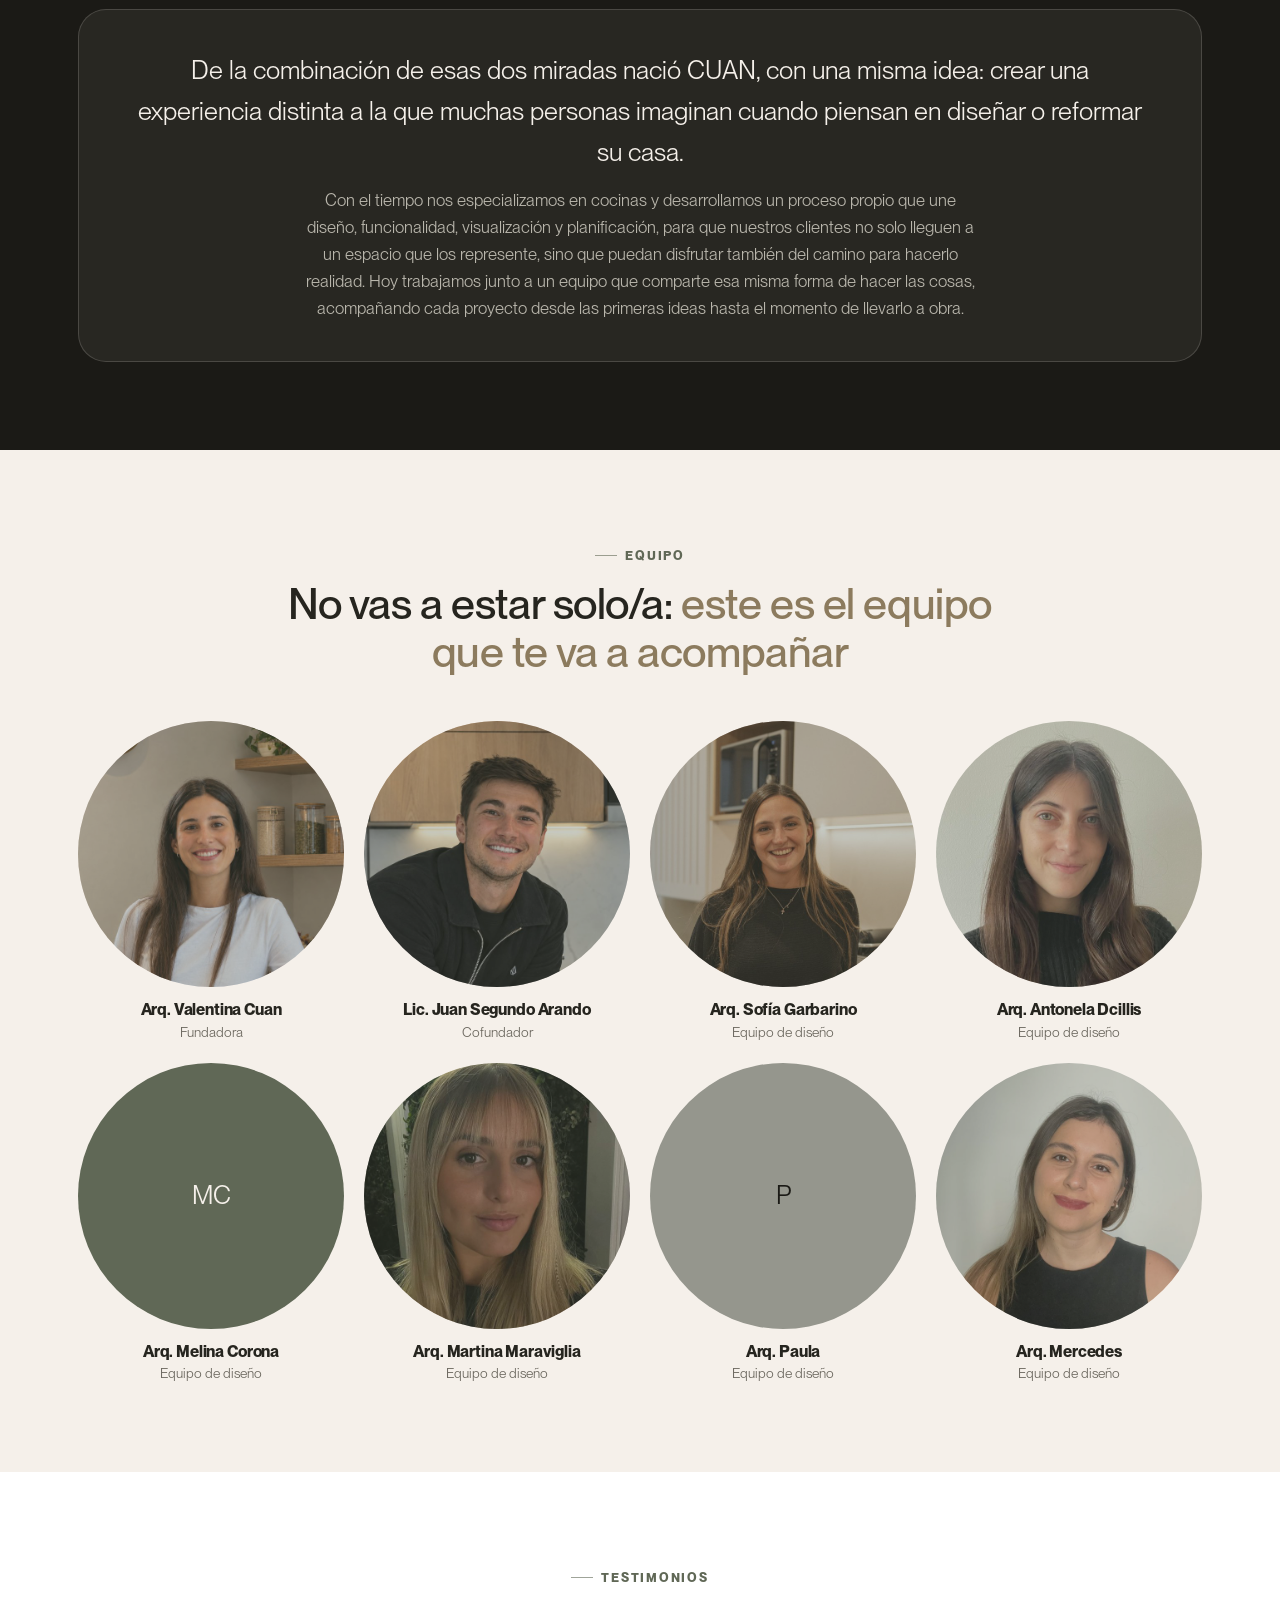
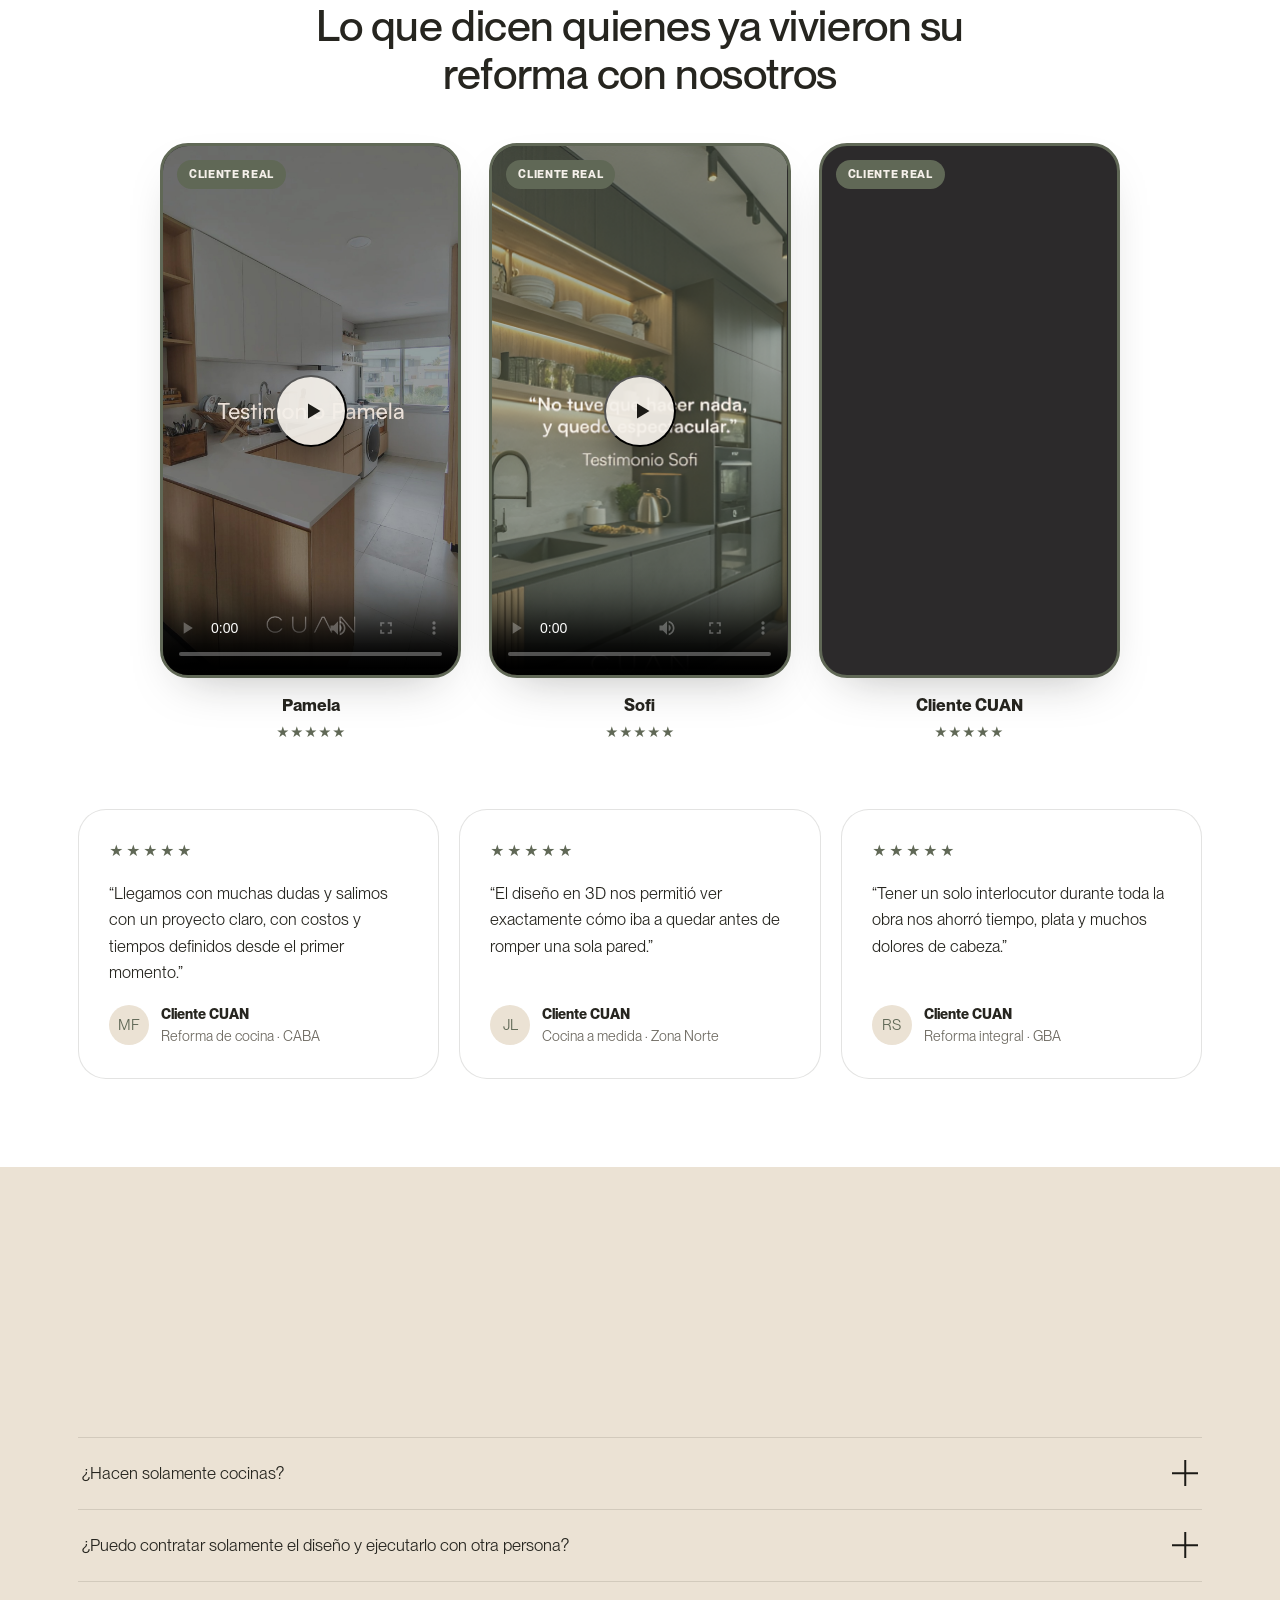
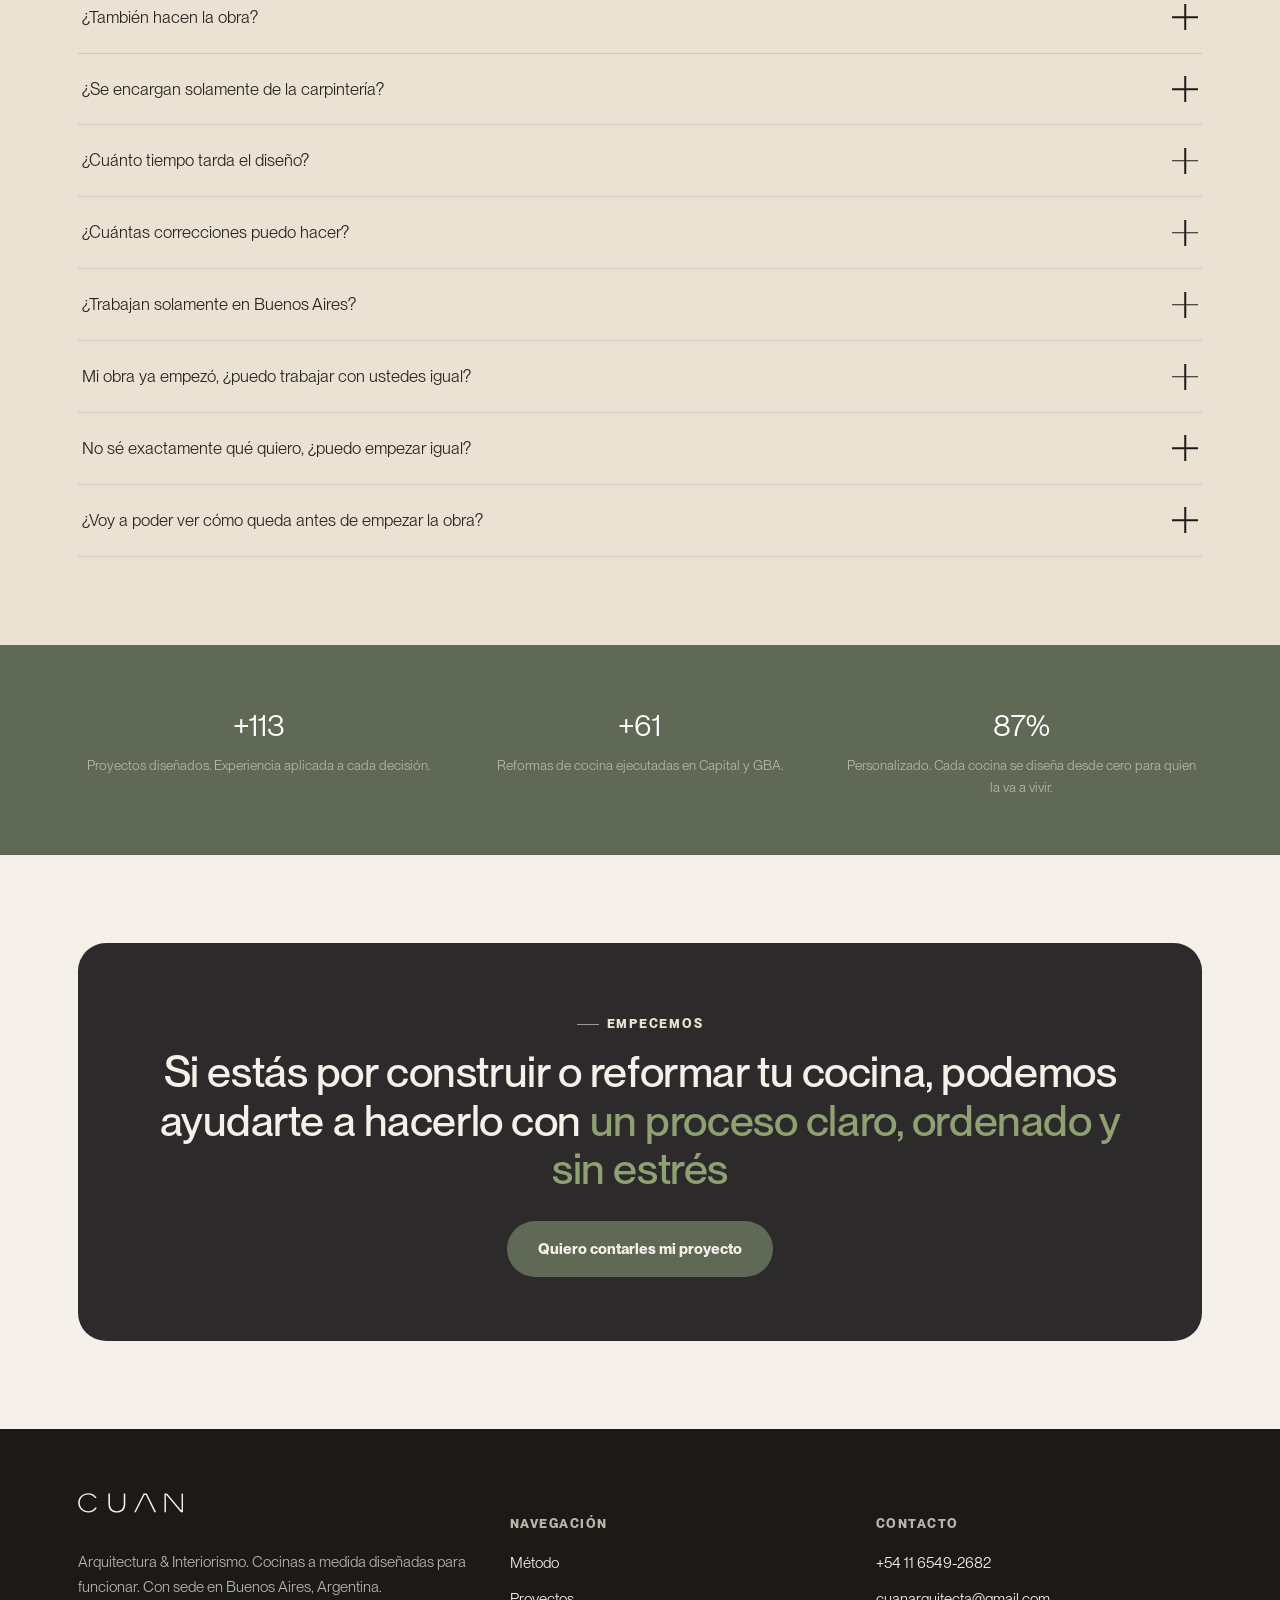
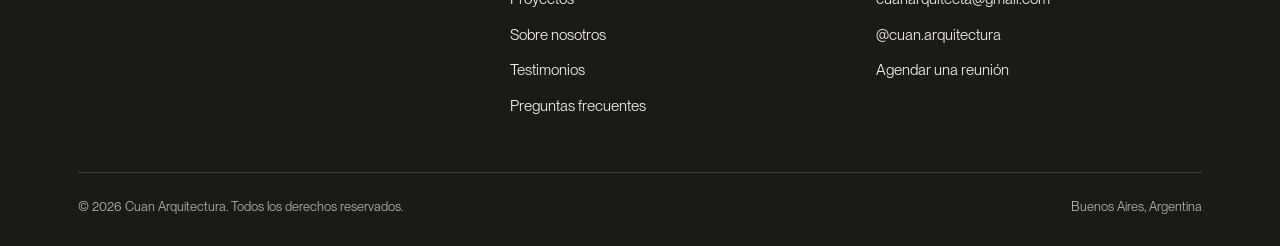
==== commit 7ecb53da: "Quitar nota visible que aclaraba que las citas de texto son de referencia Co-Authored-By: Claude Son" ====
--- a/index.html
+++ b/index.html
@@ -442,7 +442,6 @@
           </footer>
         </div>
       </div>
-      <p class="testi-placeholder-note">Los testimonios en video de Pamela y Sofi son reales. Las 3 citas de texto son de referencia y se reemplazarán por más testimonios reales a medida que los sumemos.</p>
     </div>
   </section>
 
--- a/css/style.css
+++ b/css/style.css
@@ -748,7 +748,6 @@
 .testi-card .who { font-size: 0.88rem; }
 .testi-card .who b { display: block; font-family: var(--font-body); font-weight: 600; color: var(--text); }
 .testi-card .who span { color: var(--text-muted); }
-.testi-placeholder-note { margin-top: 22px; font-size: 13px; color: var(--text-muted); }
 
 /* ---------- FAQ ---------- */
 .faq-list { margin-top: 40px; border-top: 1px solid var(--line); }
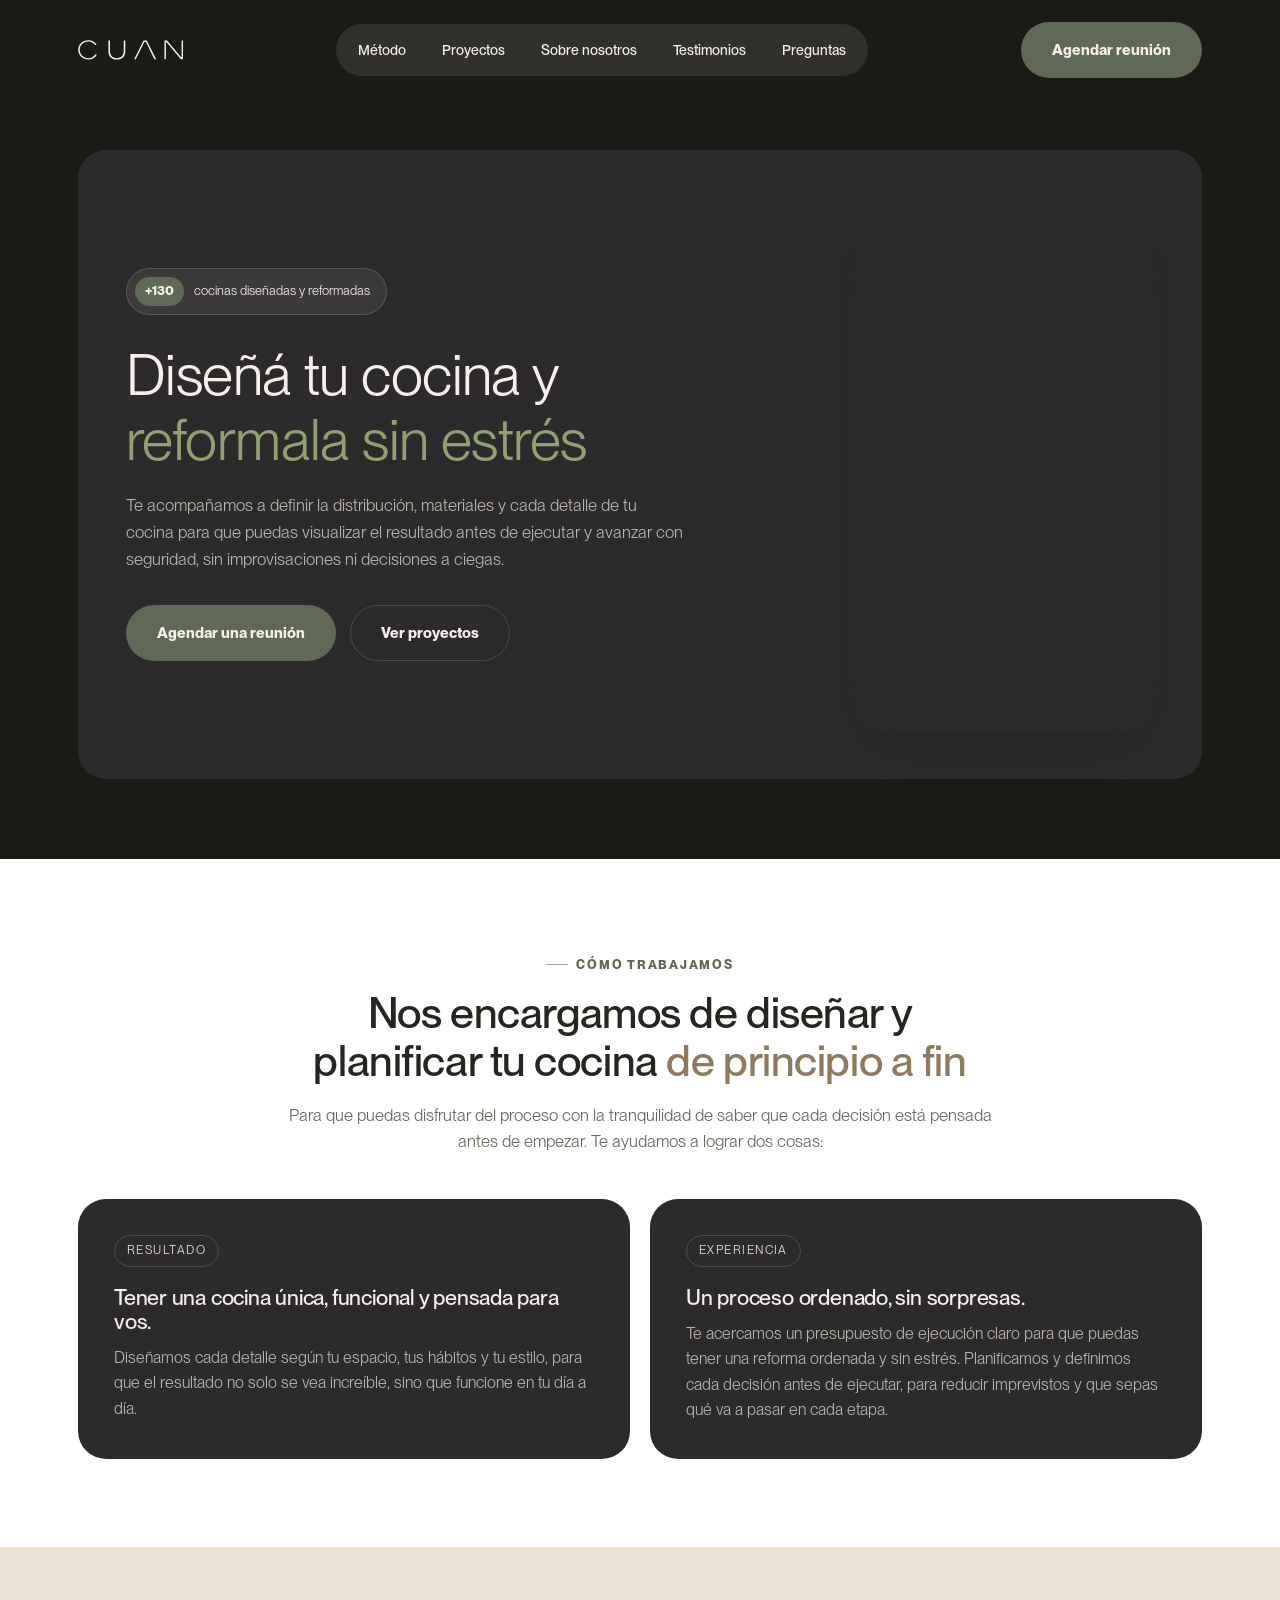
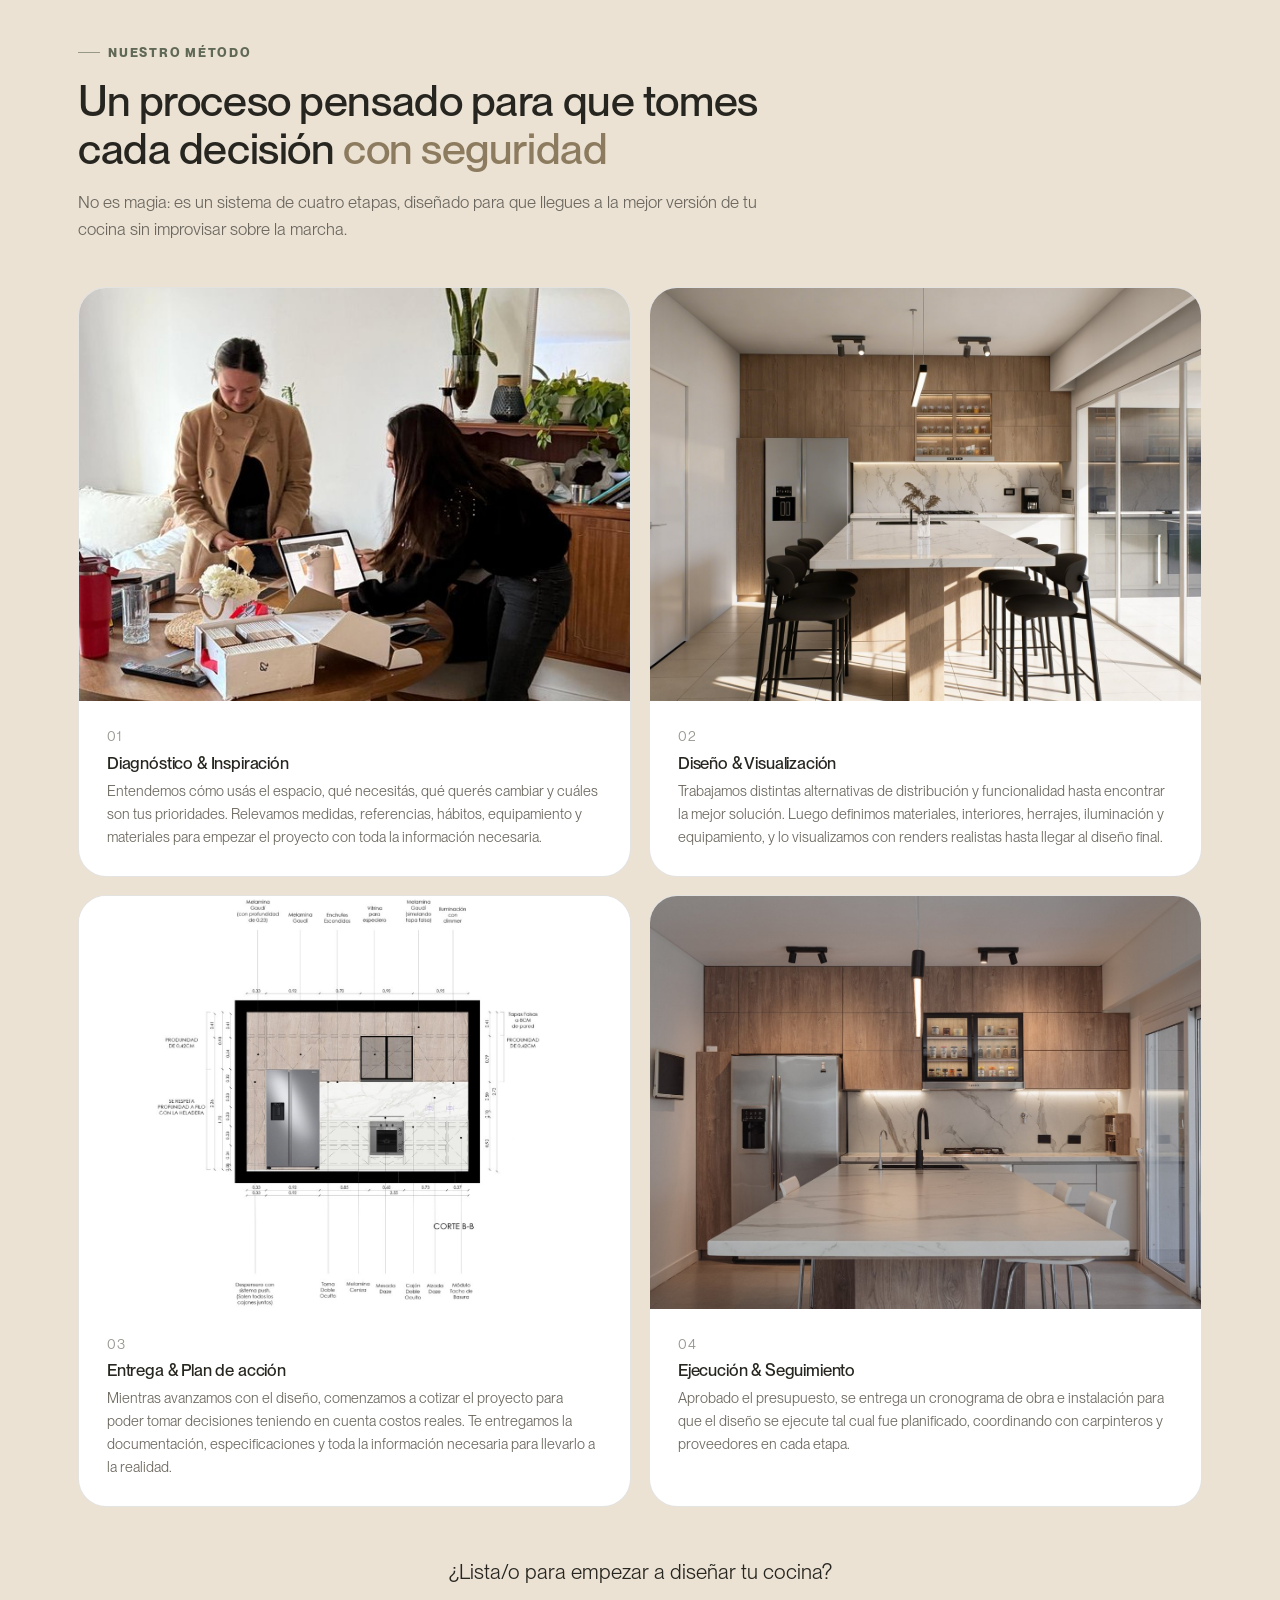
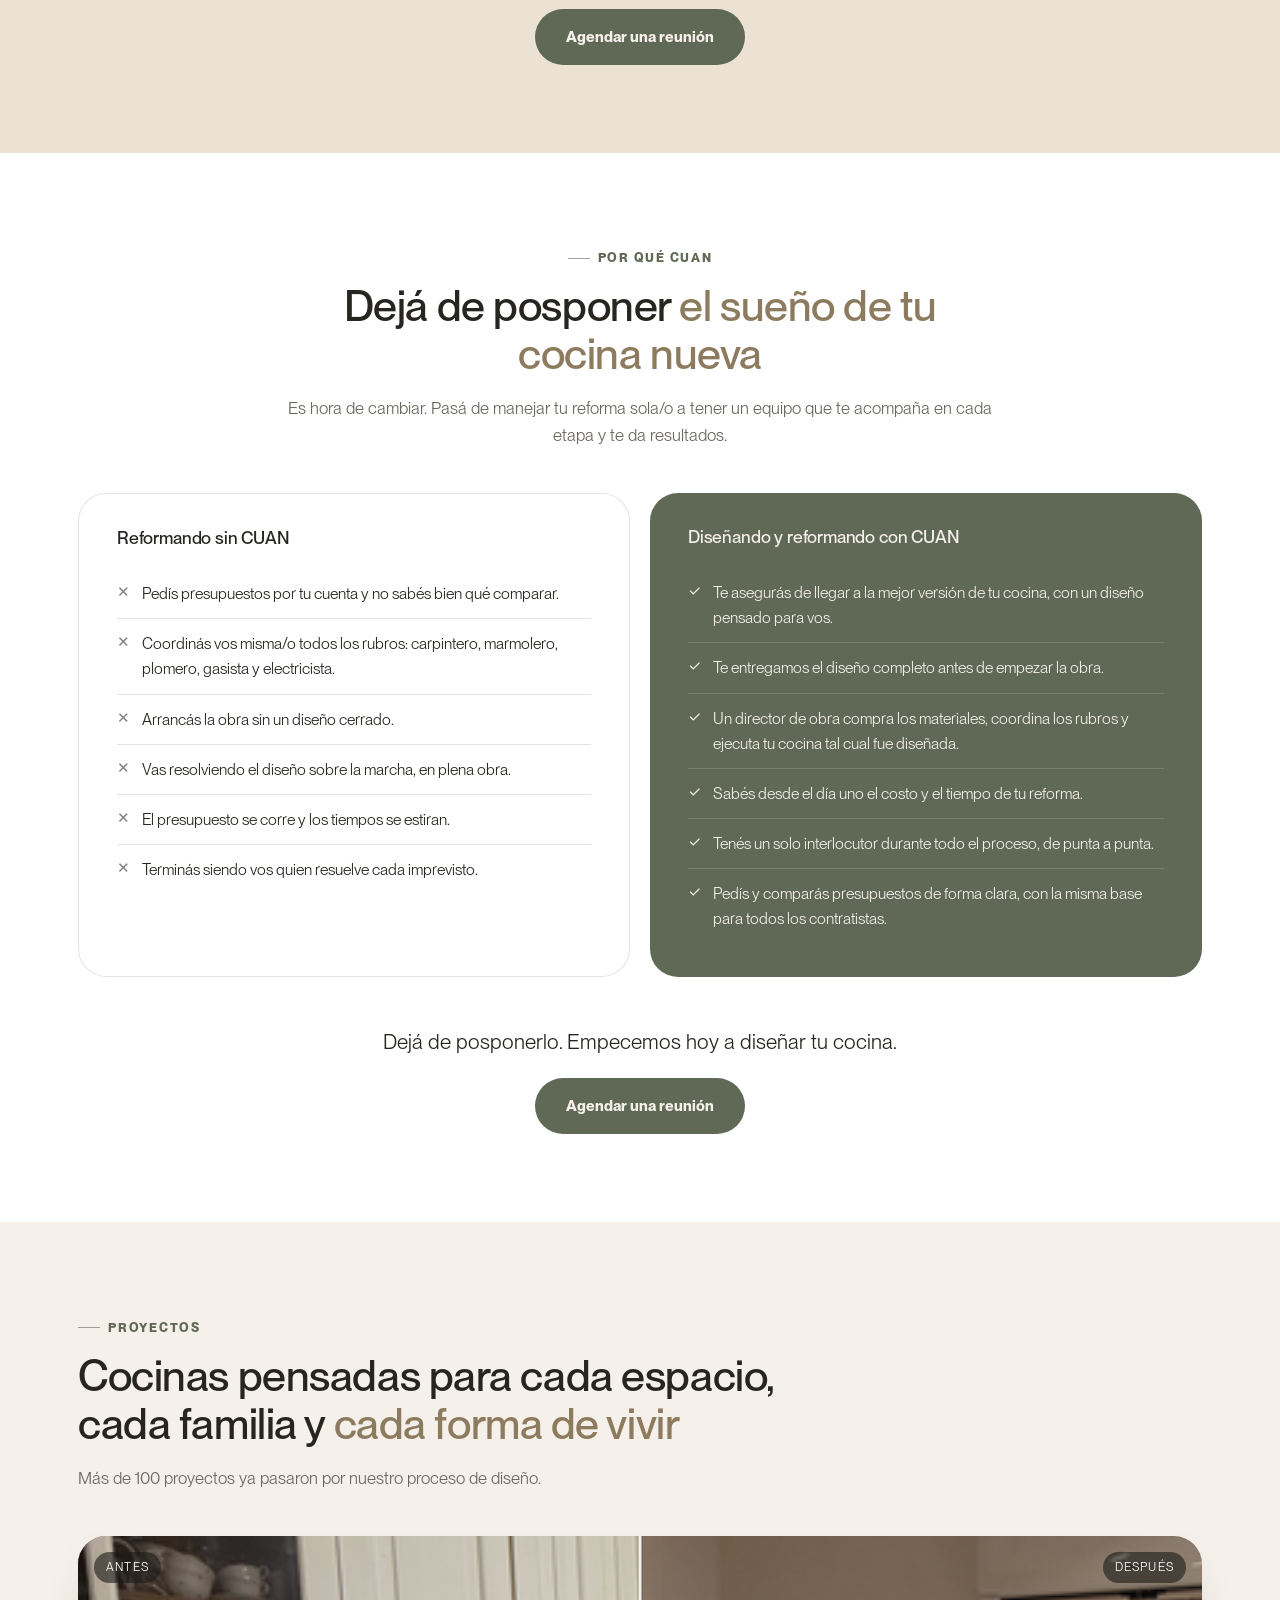
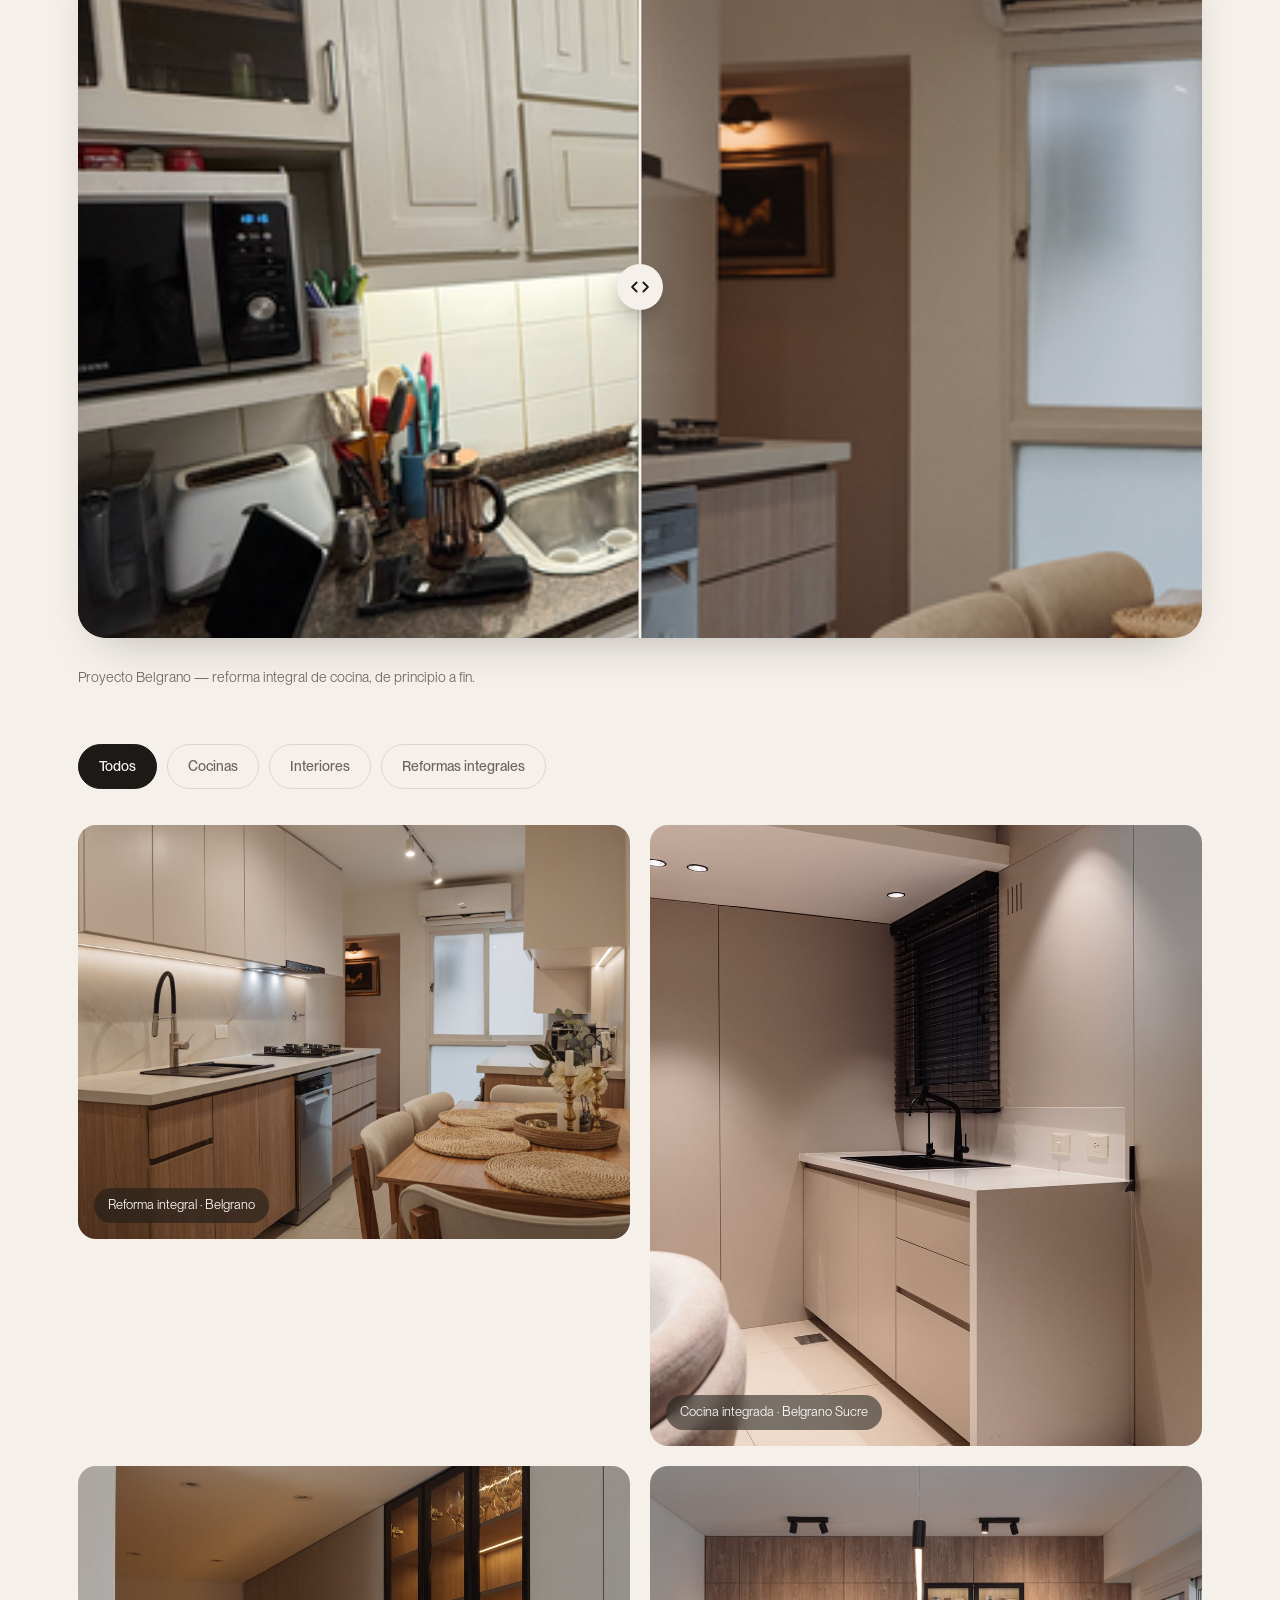
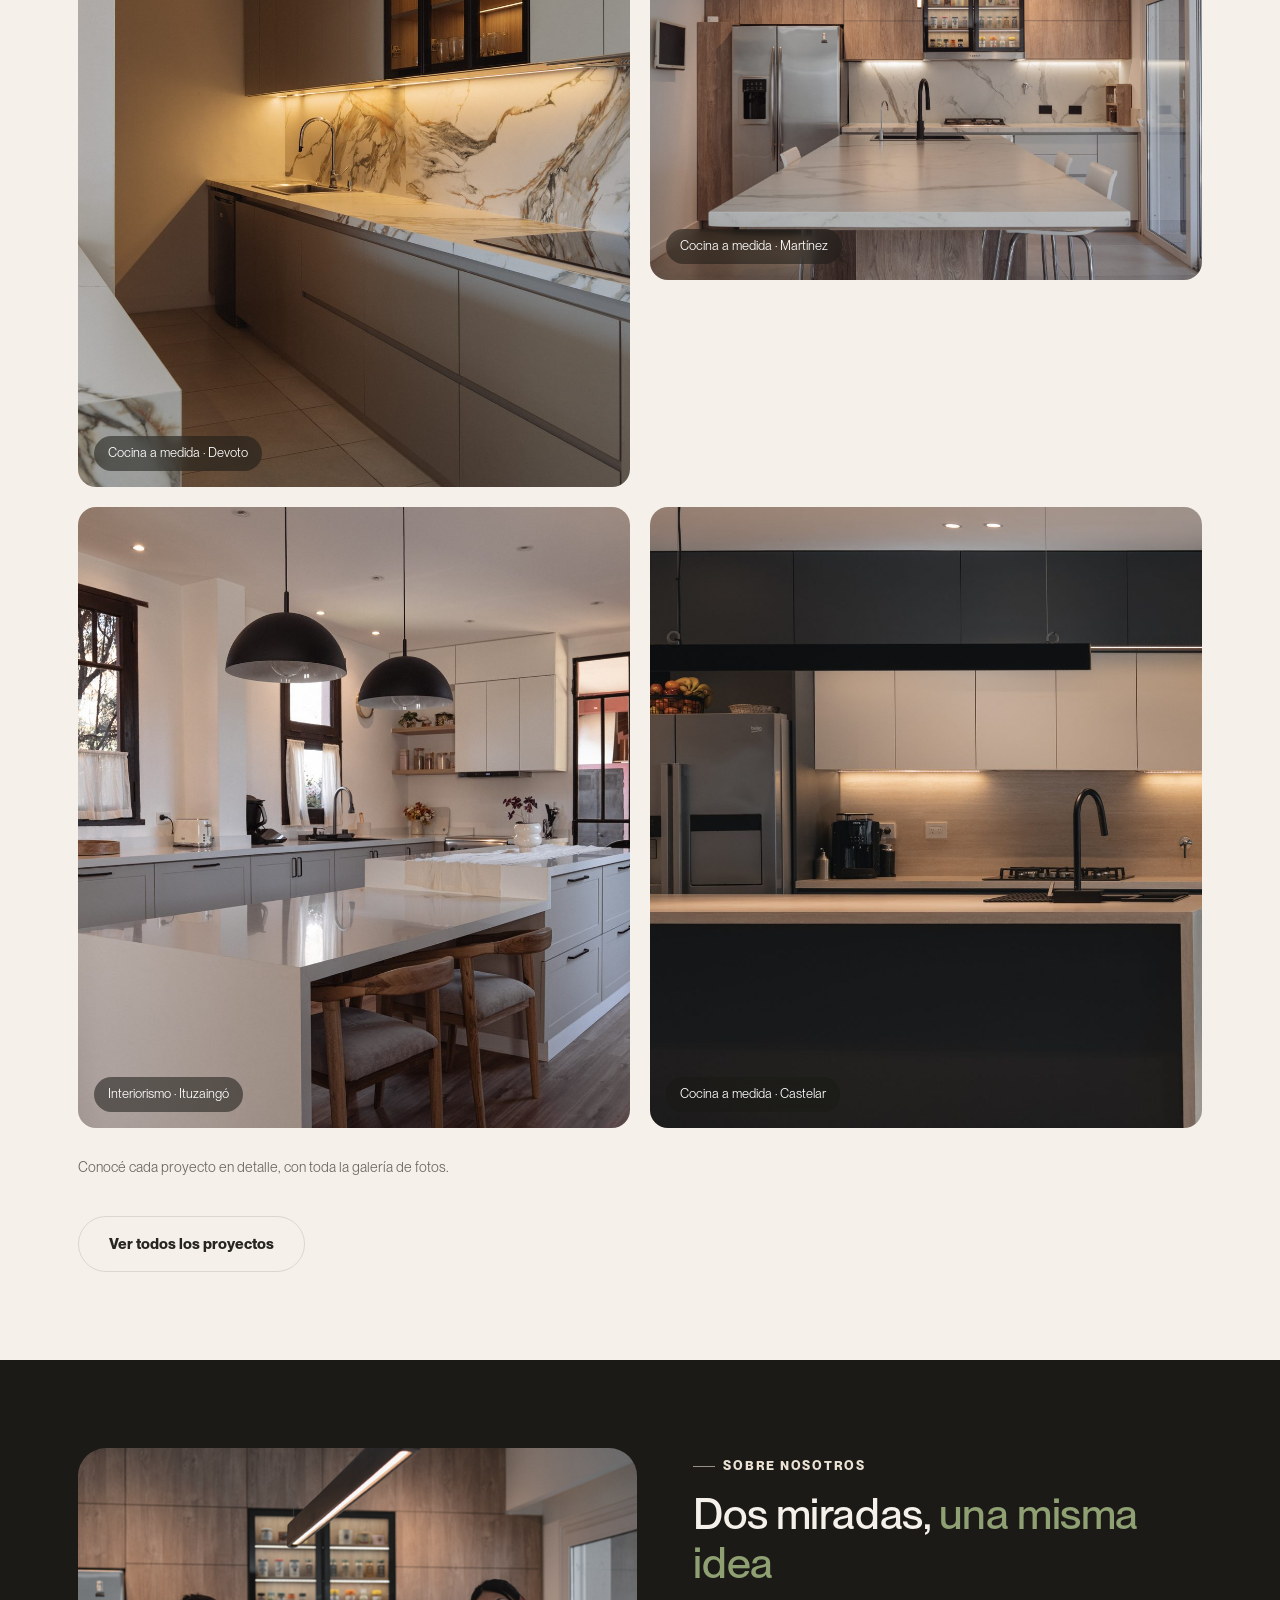
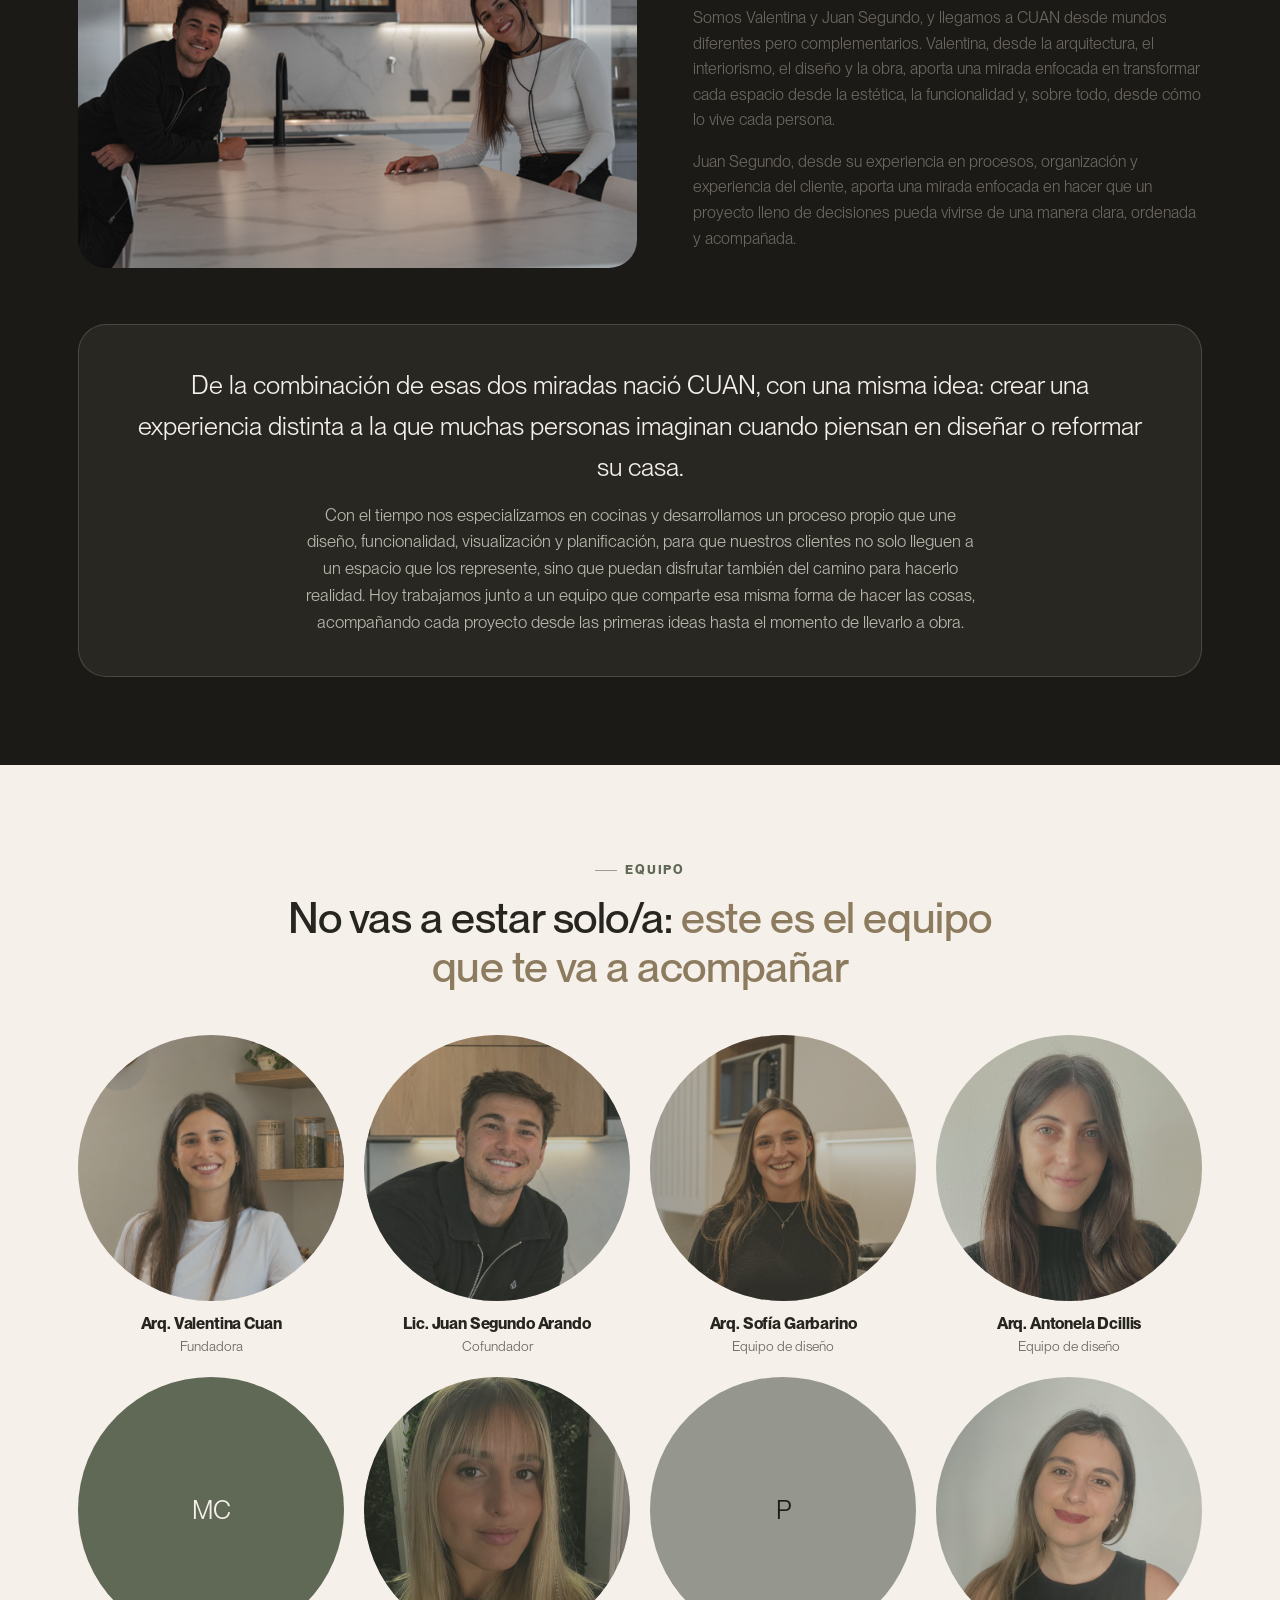
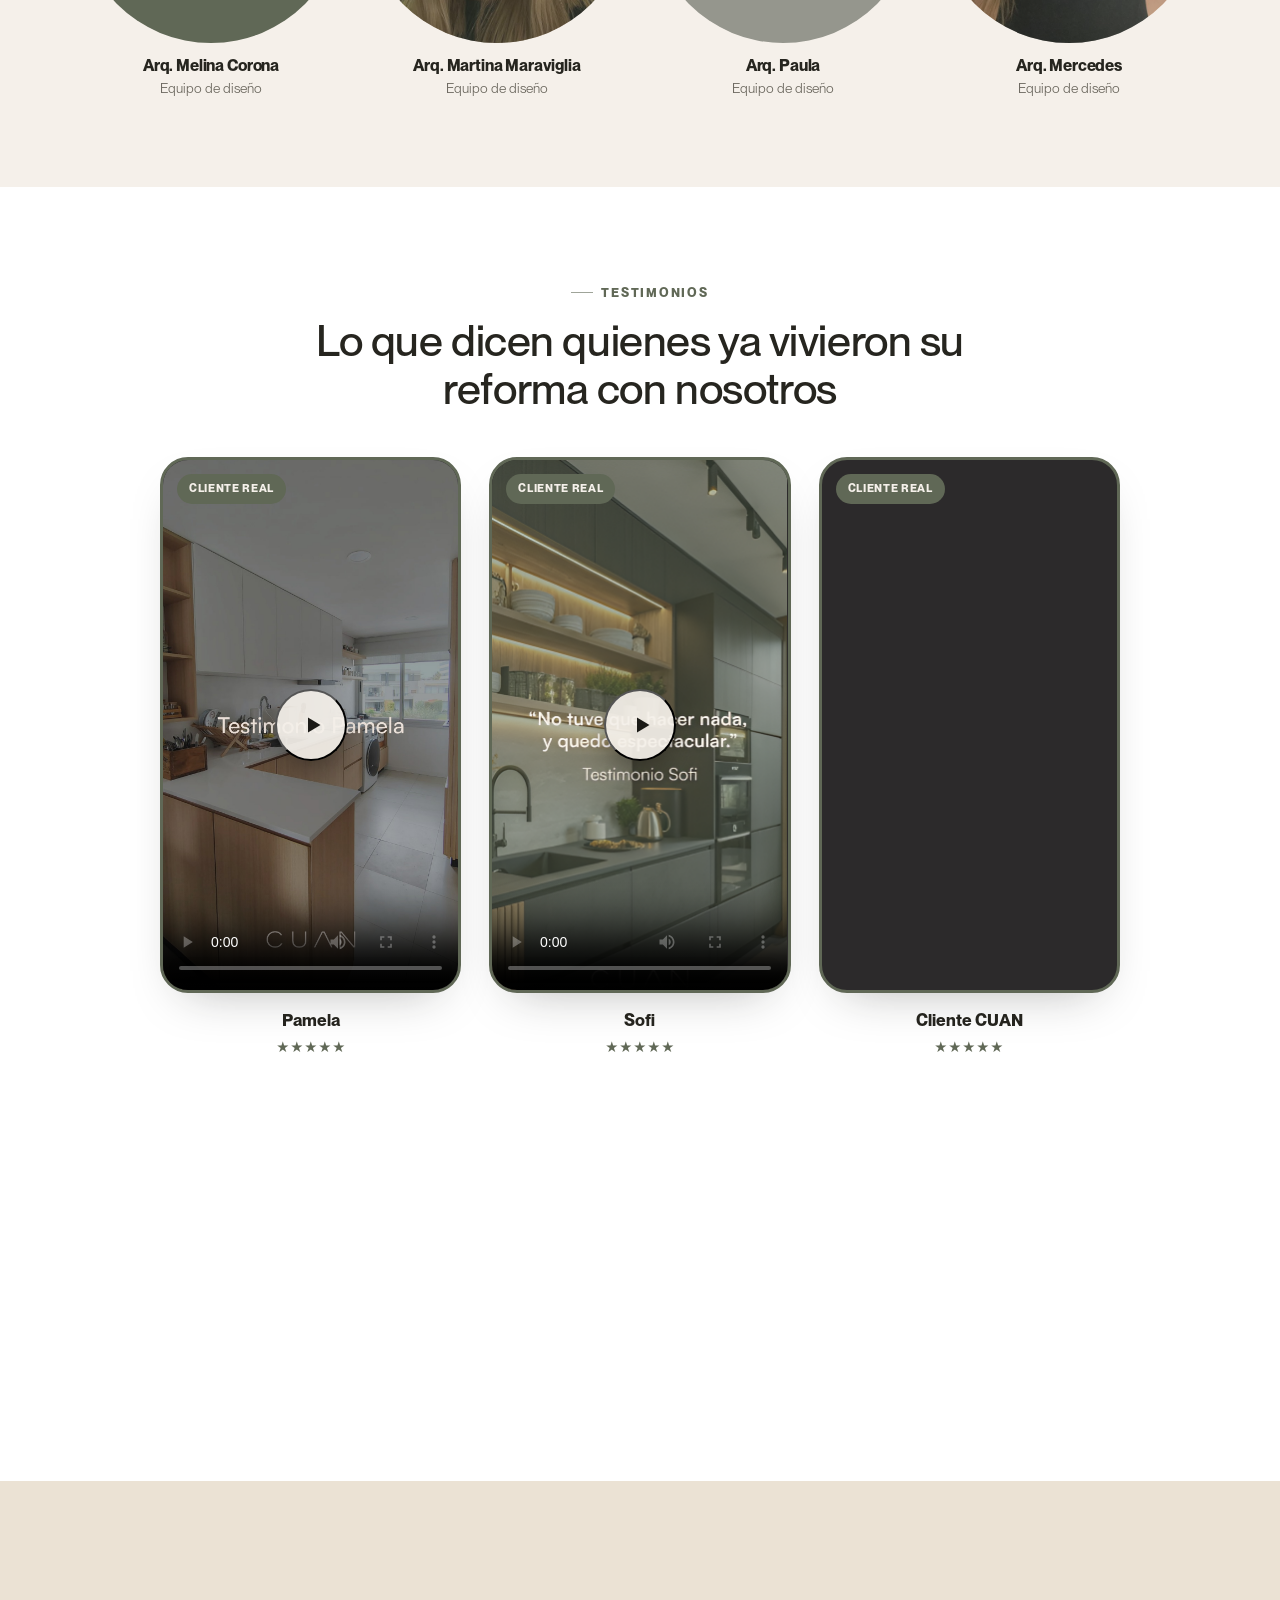
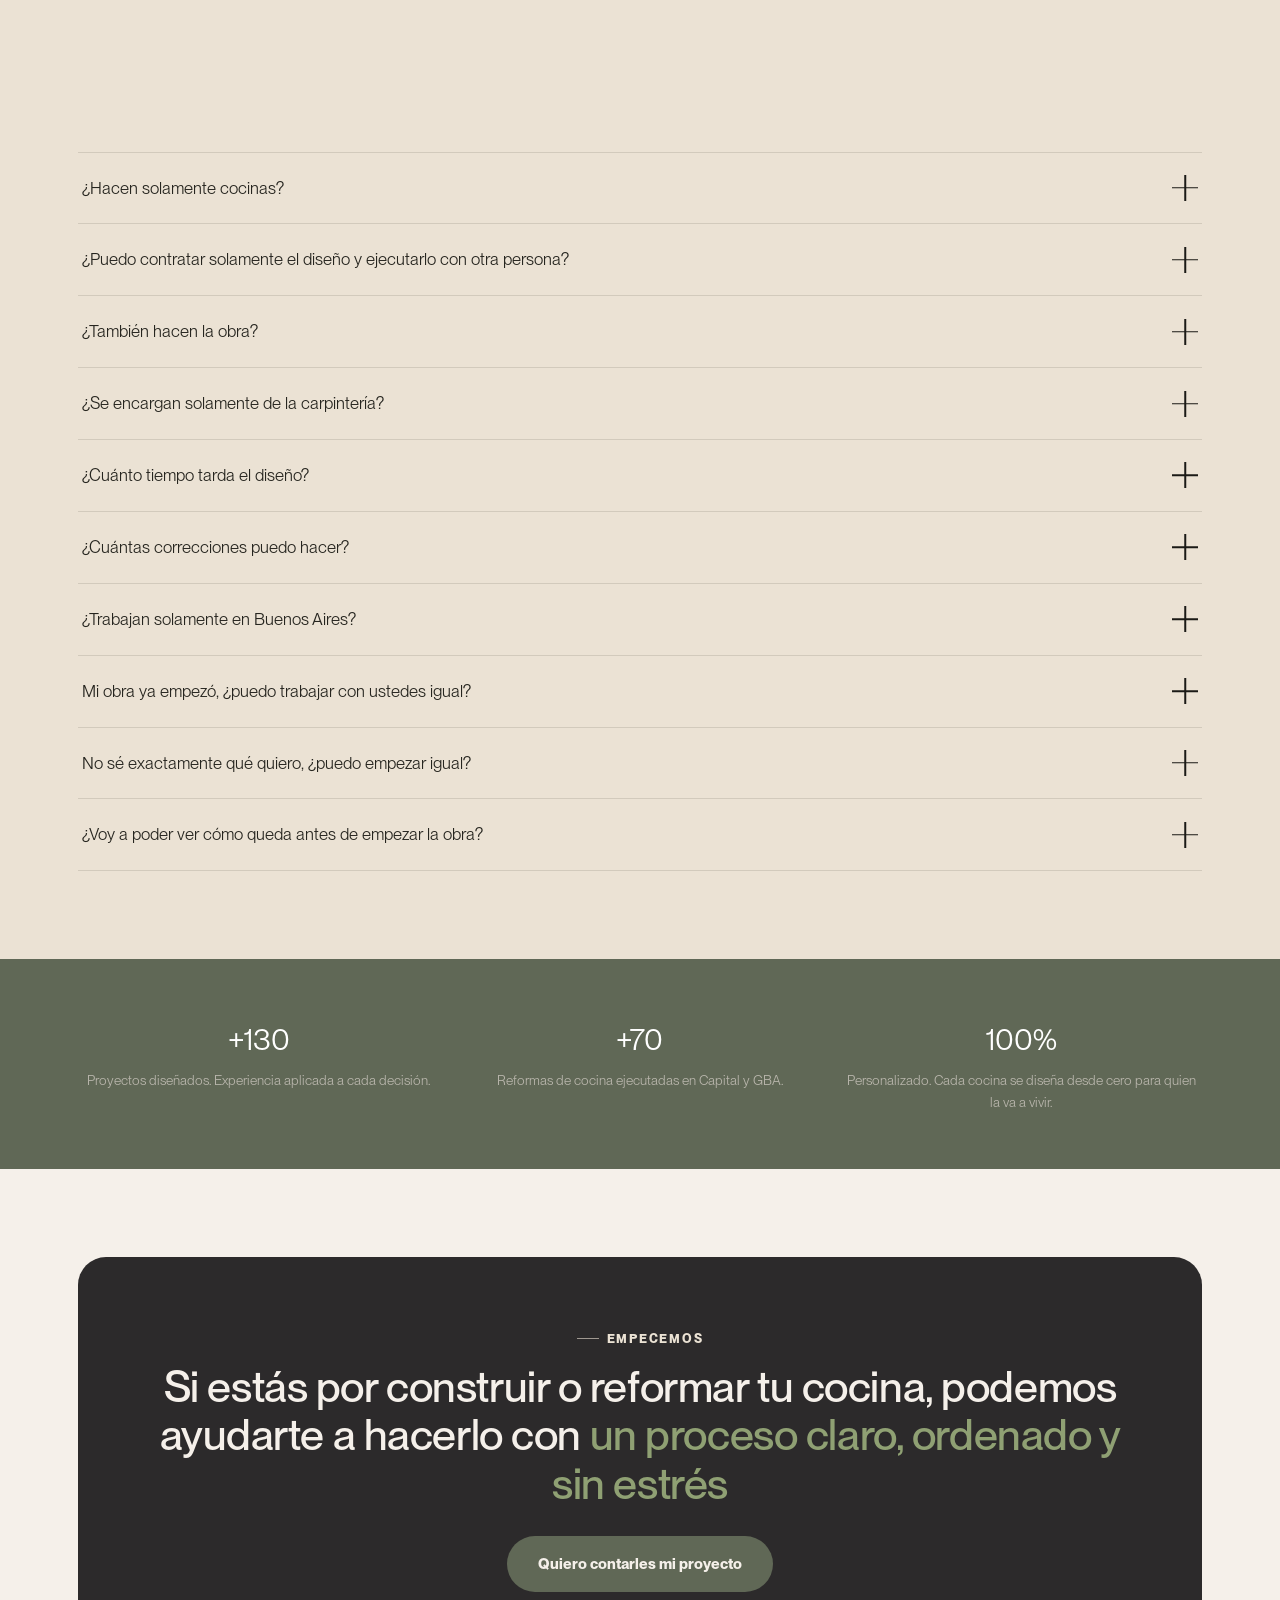
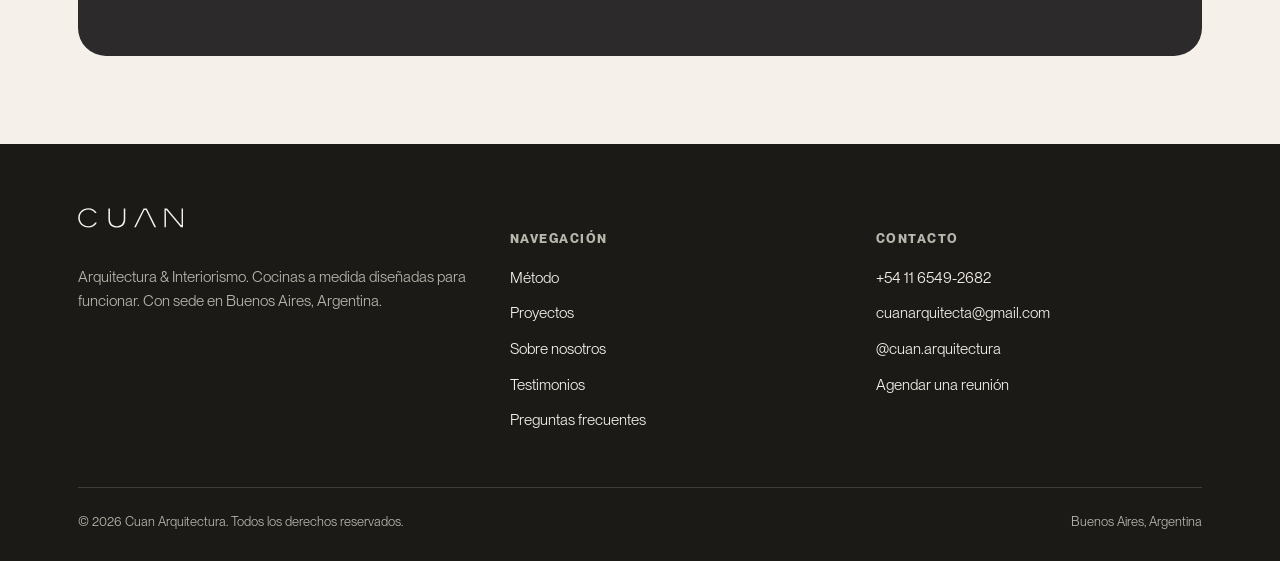
==== commit 0269c27a: "Cambiar titulo del hero y agregar 2 CTAs de agendar reunion Co-Authored-By: Claude Sonnet 5 <noreply" ====
--- a/index.html
+++ b/index.html
@@ -116,7 +116,7 @@
       <div class="hero-grid">
         <div>
           <span class="hero-badge"><b>+130</b> cocinas diseñadas y reformadas</span>
-          <h1 class="h-xl">Una cocina diseñada para vos, y una reforma <span class="accent-text">clara y sin estrés</span></h1>
+          <h1 class="h-xl">Diseñá tu cocina y <span class="accent-text">reformala sin estrés</span></h1>
           <p class="lede" style="margin-top:20px;">Te acompañamos a definir la distribución, materiales y cada detalle de tu cocina para que puedas visualizar el resultado antes de ejecutar y avanzar con seguridad, sin improvisaciones ni decisiones a ciegas.</p>
           <div class="hero-actions">
             <a href="https://calendly.com/cuan-arquitectura/charla-inicial-ideas-para-transformar-tu-espacio" target="_blank" rel="noopener" data-calendly-popup class="btn btn-primary">Agendar una reunión</a>
@@ -196,6 +196,11 @@
             <p>Aprobado el presupuesto, se entrega un cronograma de obra e instalación para que el diseño se ejecute tal cual fue planificado, coordinando con carpinteros y proveedores en cada etapa.</p>
           </div>
         </div>
+      </div>
+
+      <div class="mid-cta" data-reveal>
+        <p>¿Lista/o para empezar a diseñar tu cocina?</p>
+        <a href="https://calendly.com/cuan-arquitectura/charla-inicial-ideas-para-transformar-tu-espacio" target="_blank" rel="noopener" data-calendly-popup class="btn btn-primary">Agendar una reunión</a>
       </div>
     </div>
   </section>
@@ -231,6 +236,11 @@
             <li><span class="mark">✓</span>Pedís y comparás presupuestos de forma clara, con la misma base para todos los contratistas.</li>
           </ul>
         </div>
+      </div>
+
+      <div class="mid-cta" data-reveal>
+        <p>Dejá de posponerlo. Empecemos hoy a diseñar tu cocina.</p>
+        <a href="https://calendly.com/cuan-arquitectura/charla-inicial-ideas-para-transformar-tu-espacio" target="_blank" rel="noopener" data-calendly-popup class="btn btn-primary">Agendar una reunión</a>
       </div>
     </div>
   </section>
--- a/css/style.css
+++ b/css/style.css
@@ -435,6 +435,8 @@
 .result-card p { color: var(--text-on-dark-muted); margin: 0; }
 
 /* ---------- Method / process ---------- */
+.mid-cta { text-align: center; margin-top: 48px; }
+.mid-cta p { font-family: var(--font-display); font-size: 1.3rem; margin-bottom: 20px; }
 .method-list { display: grid; gap: 18px; margin-top: 44px; }
 @media (min-width: 860px) { .method-list { grid-template-columns: repeat(2, 1fr); } }
 @media (min-width: 860px) { .method-list.method-list-3col { grid-template-columns: repeat(3, 1fr); } }
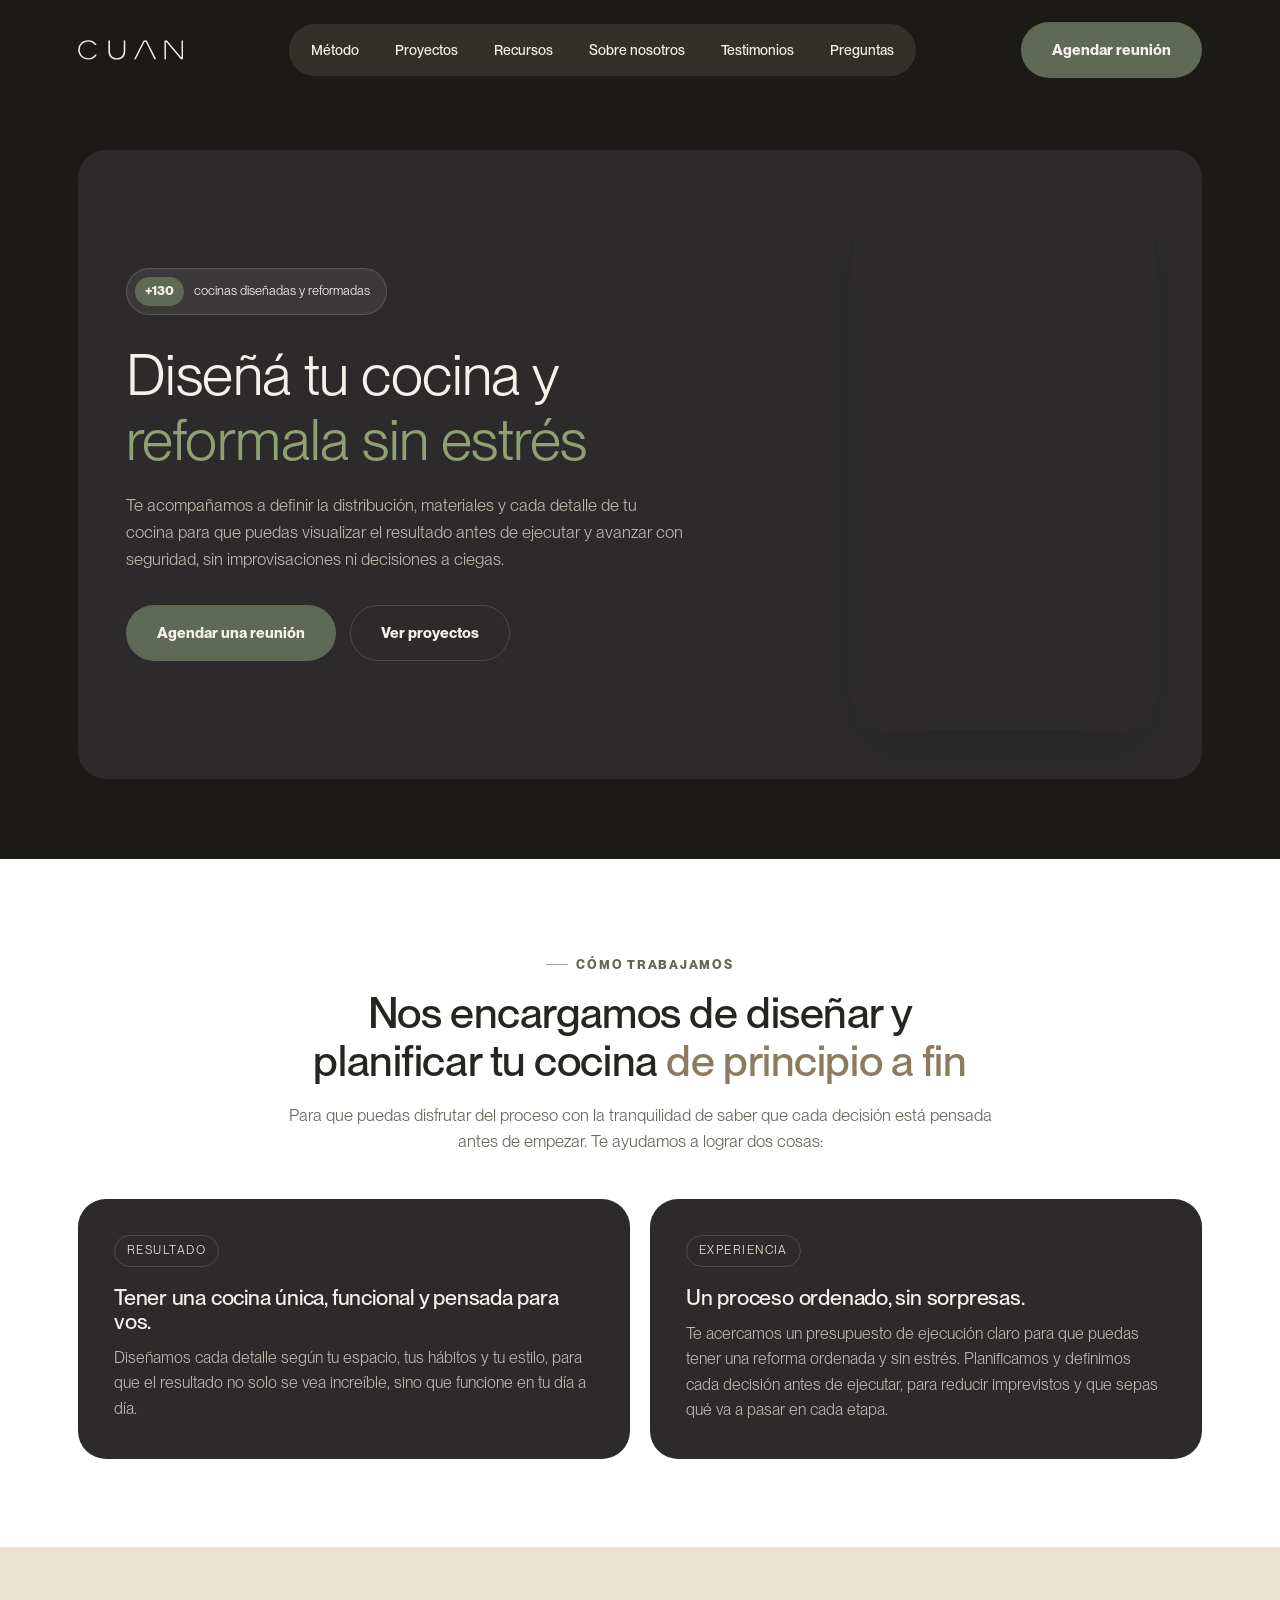
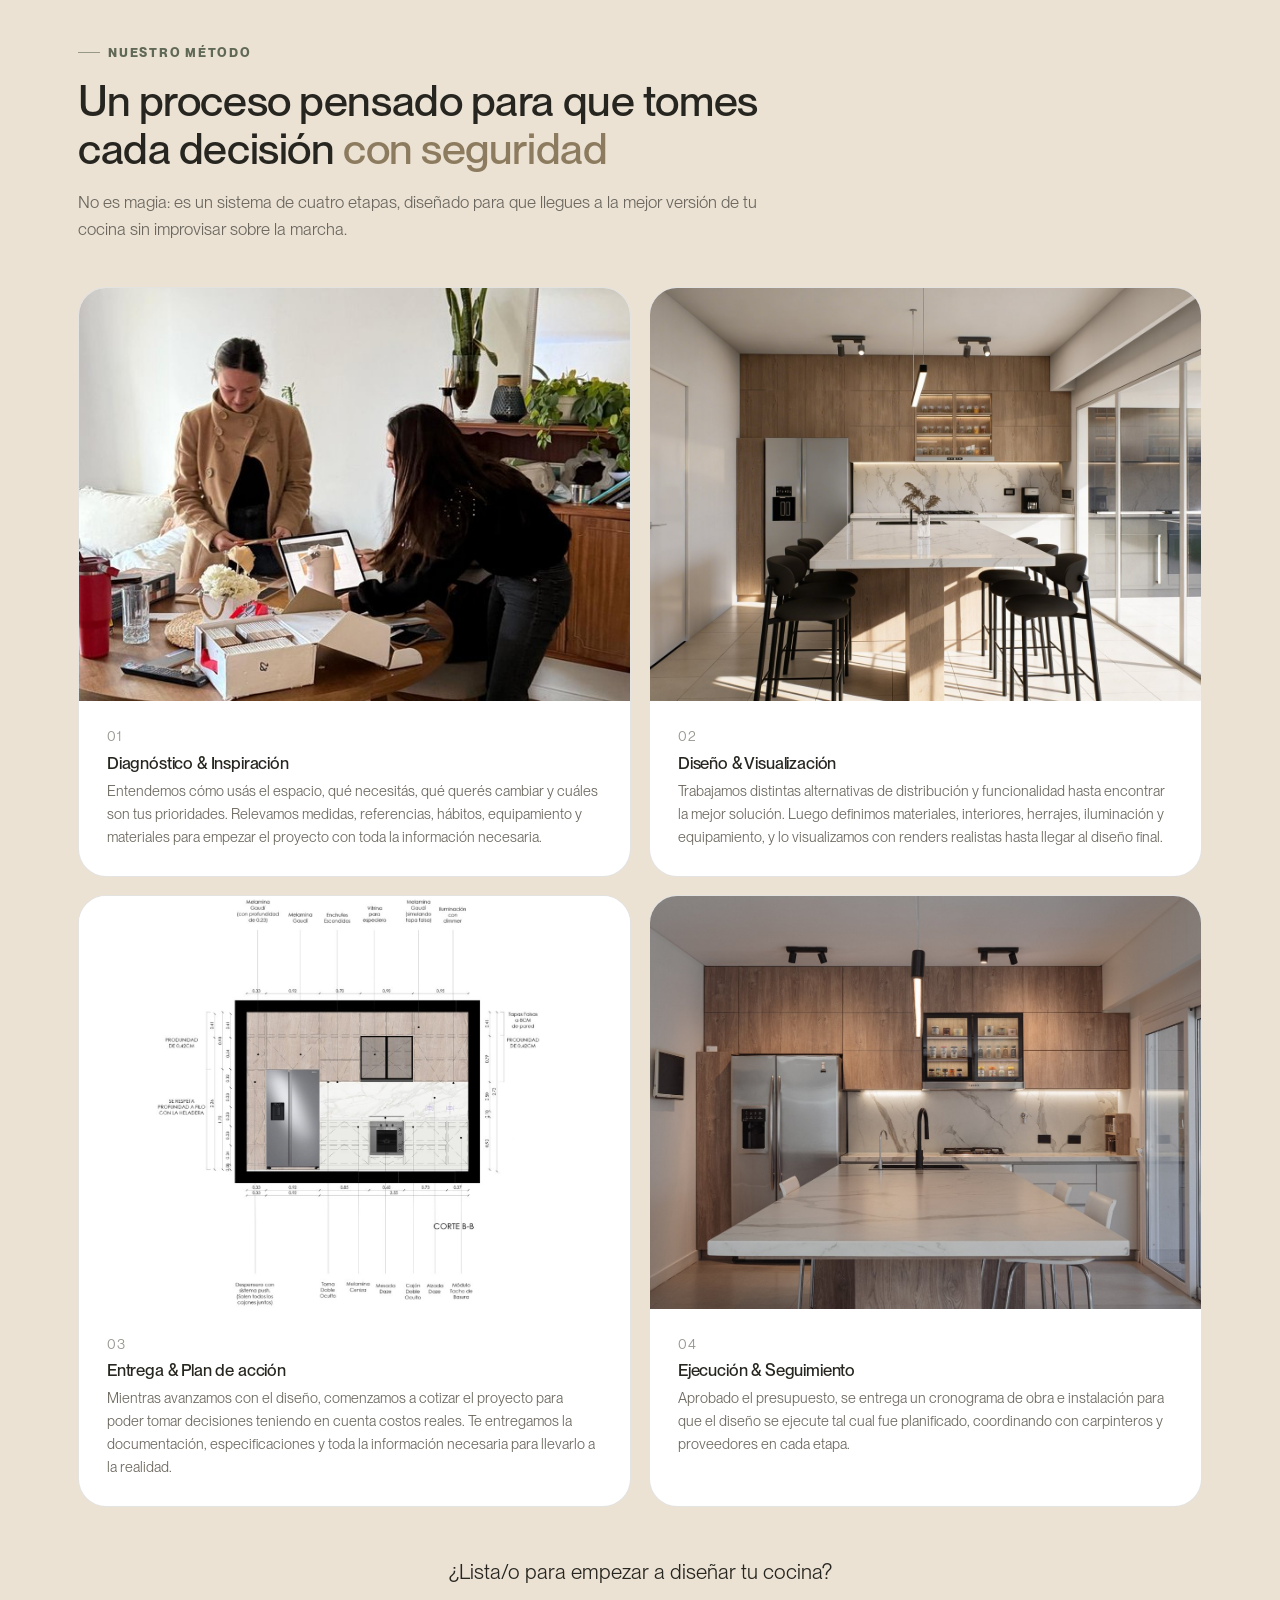
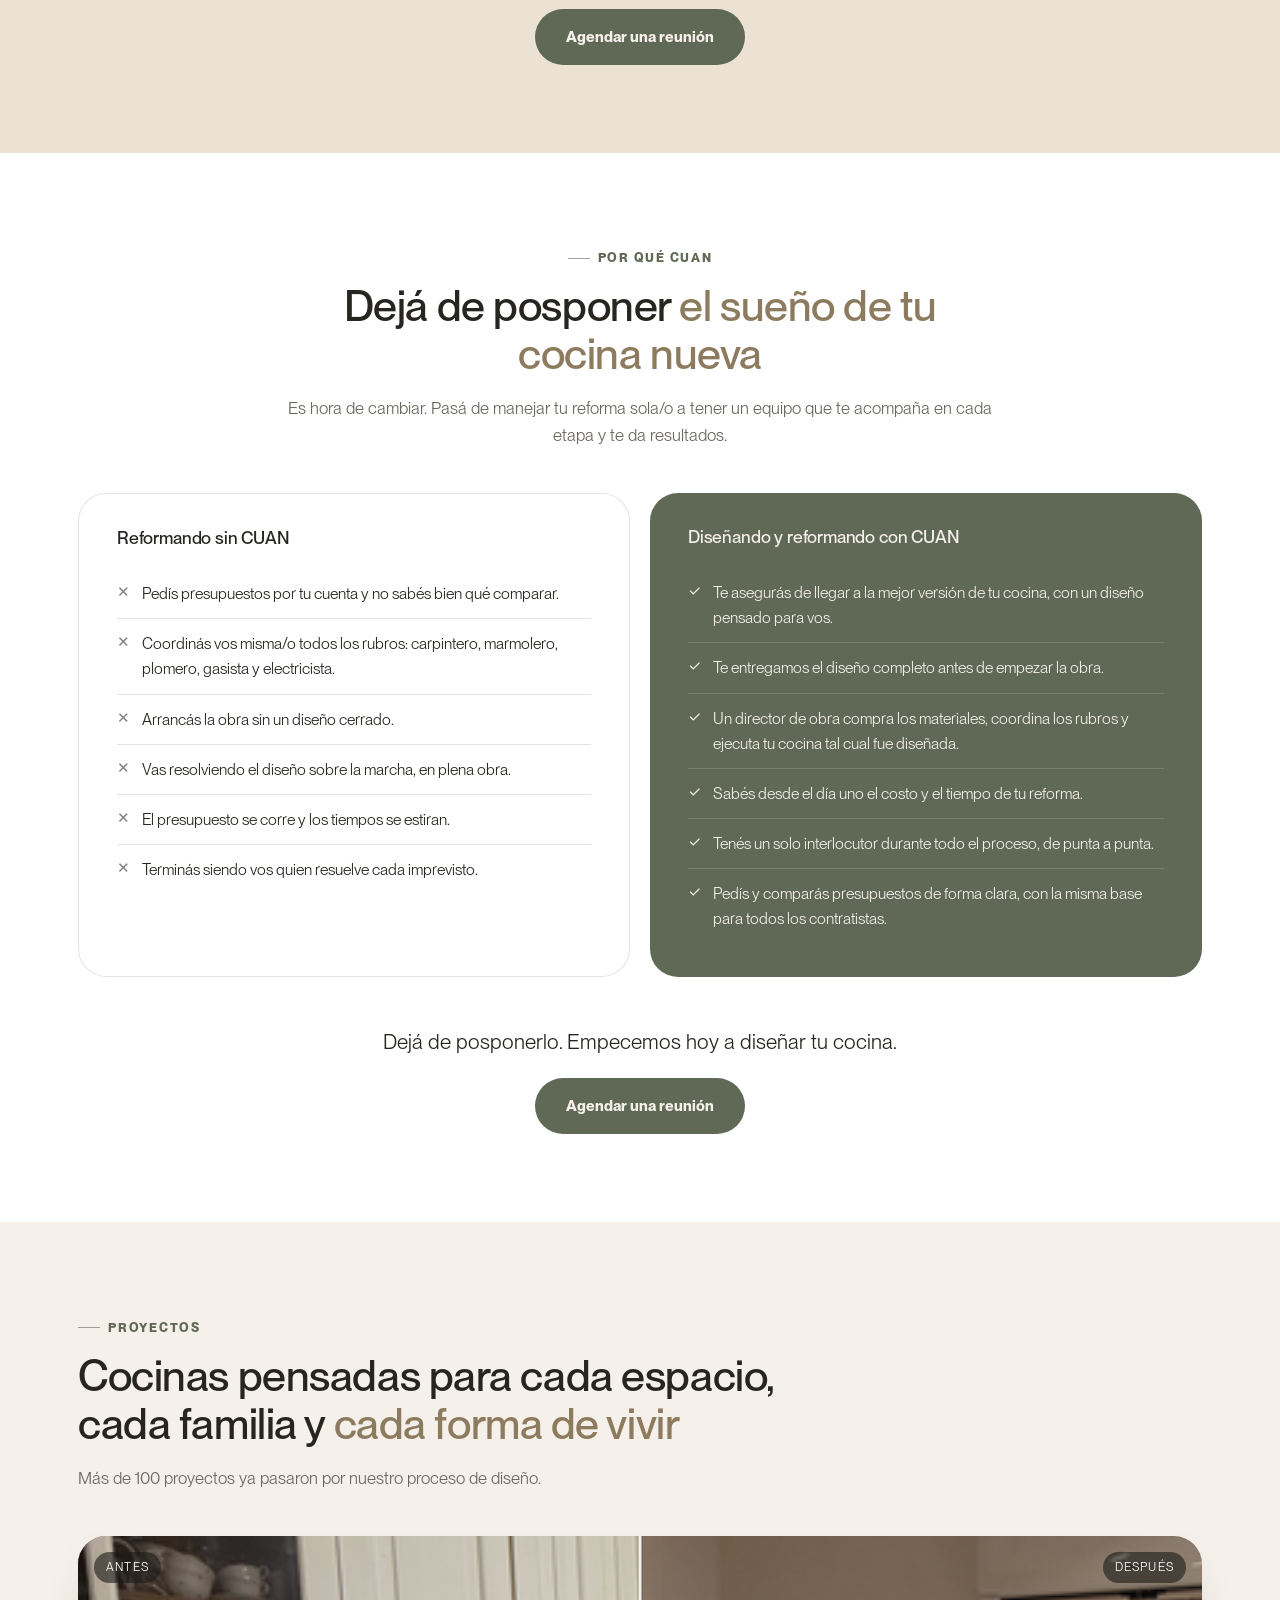
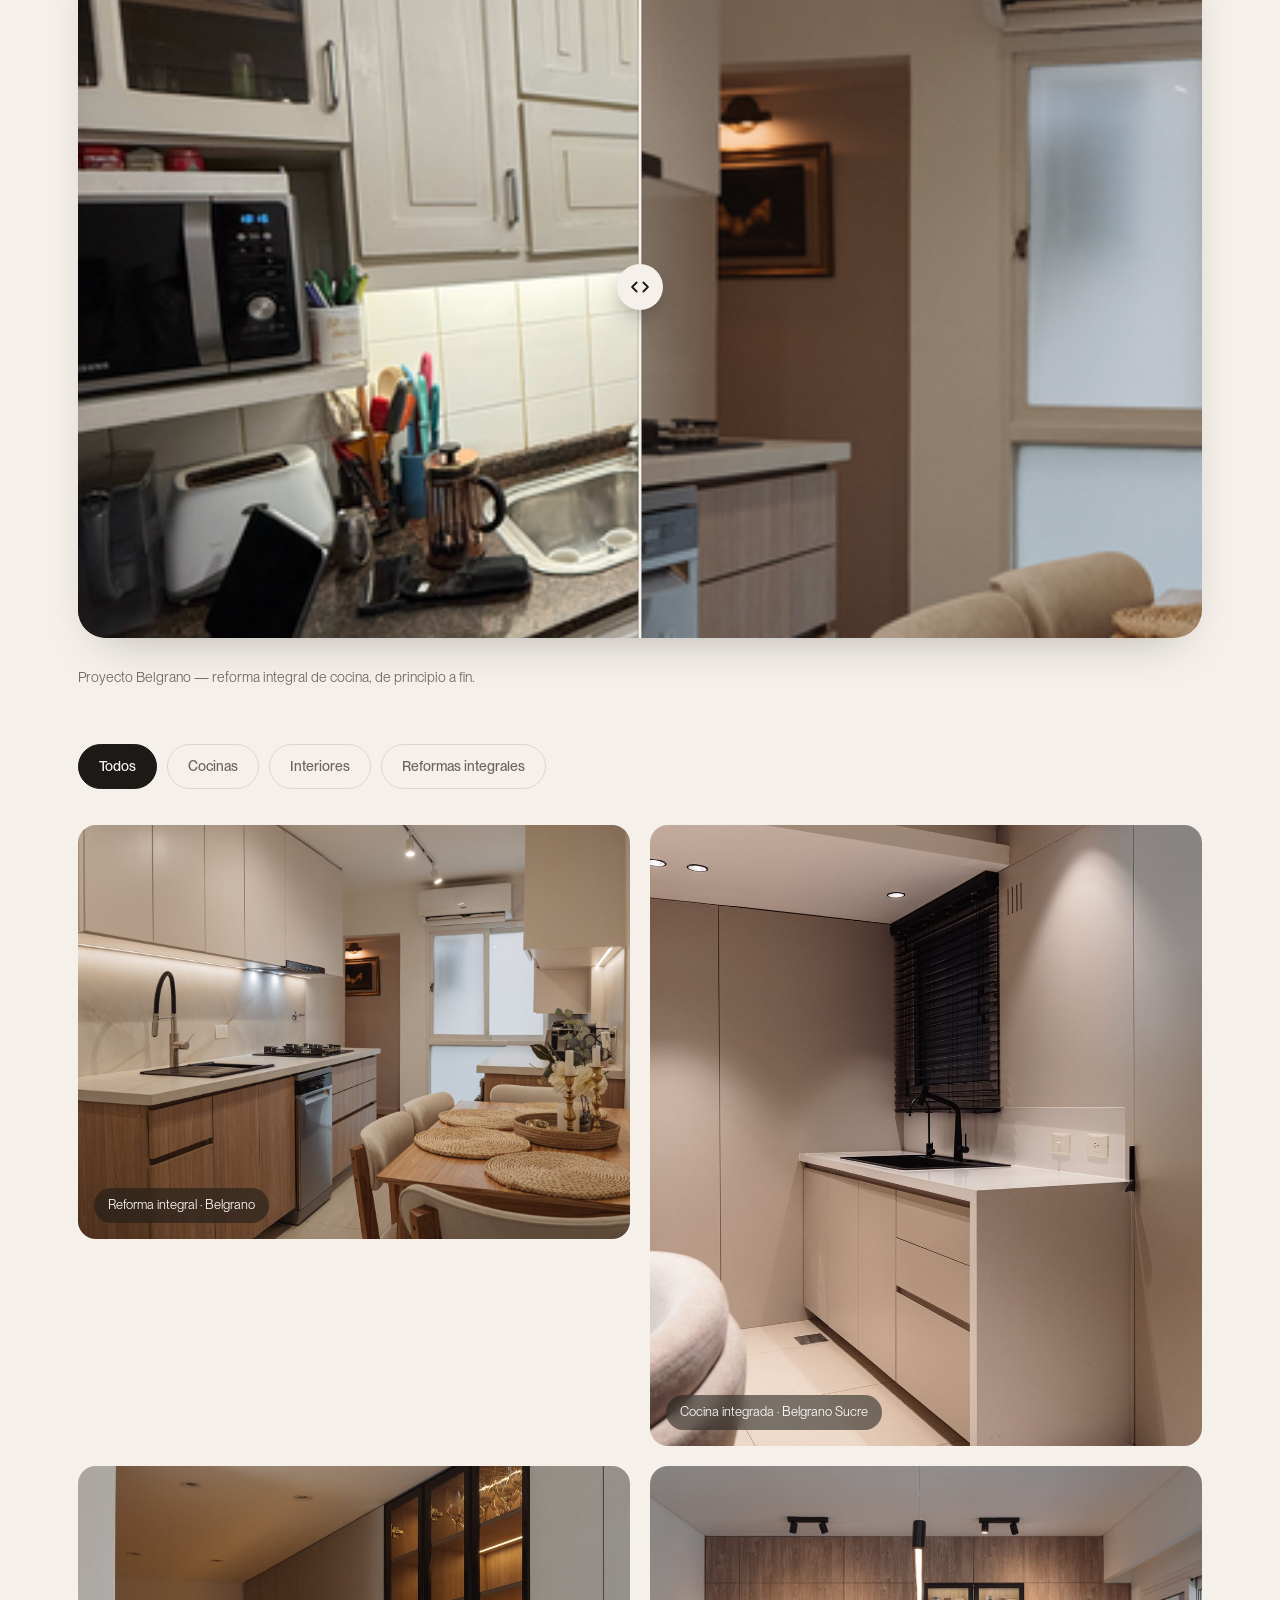
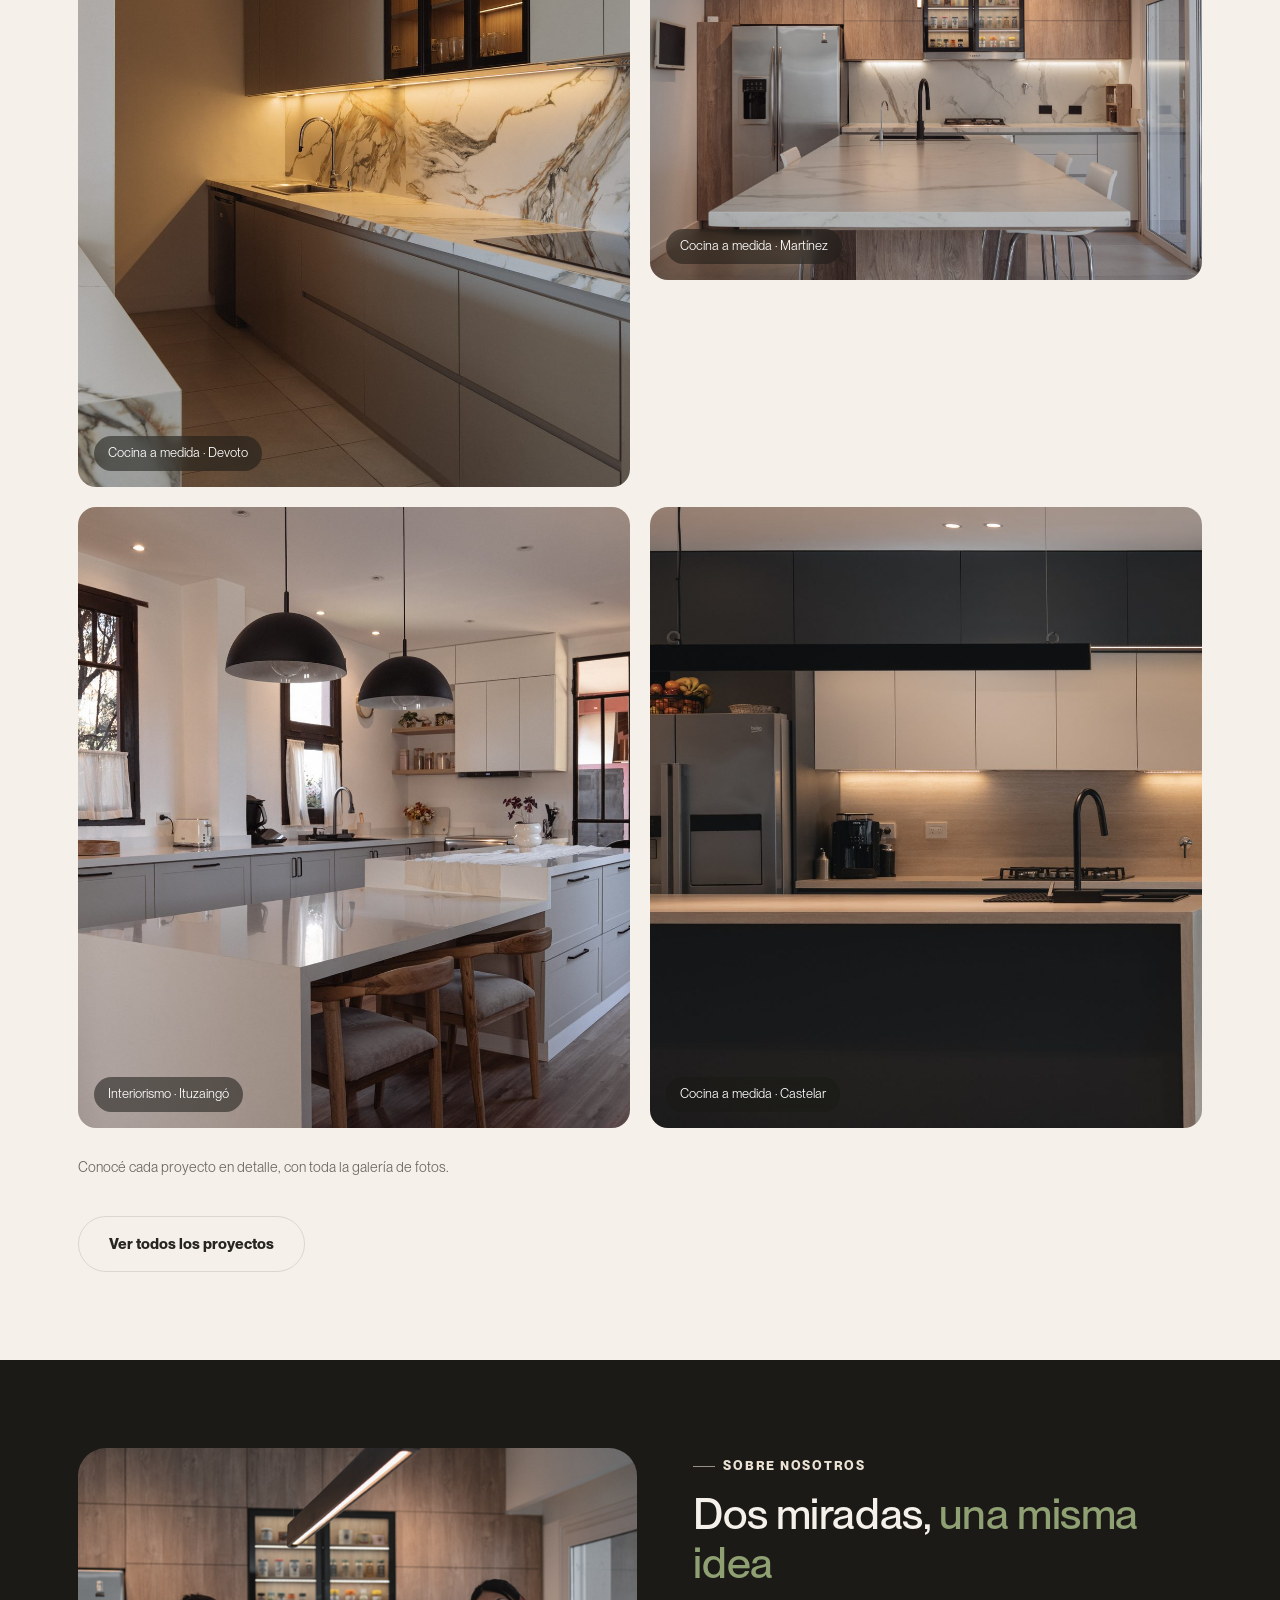
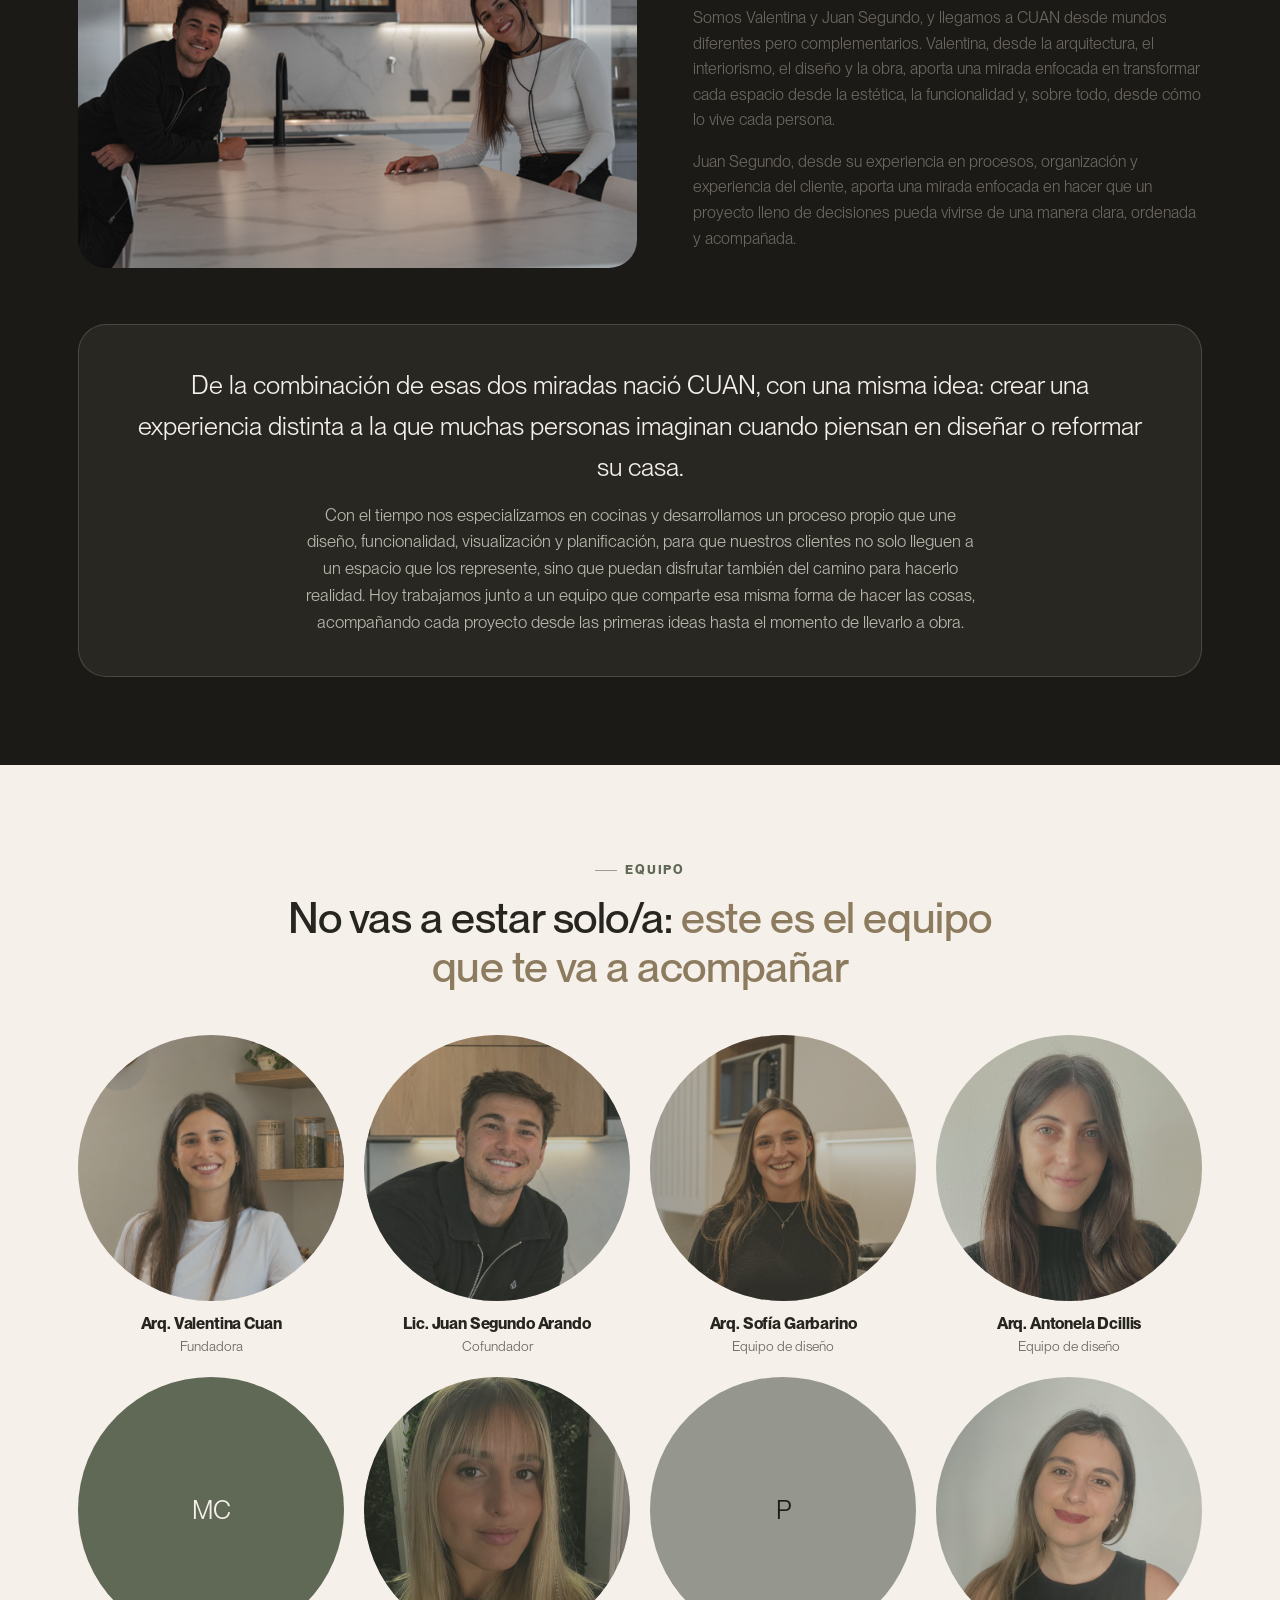
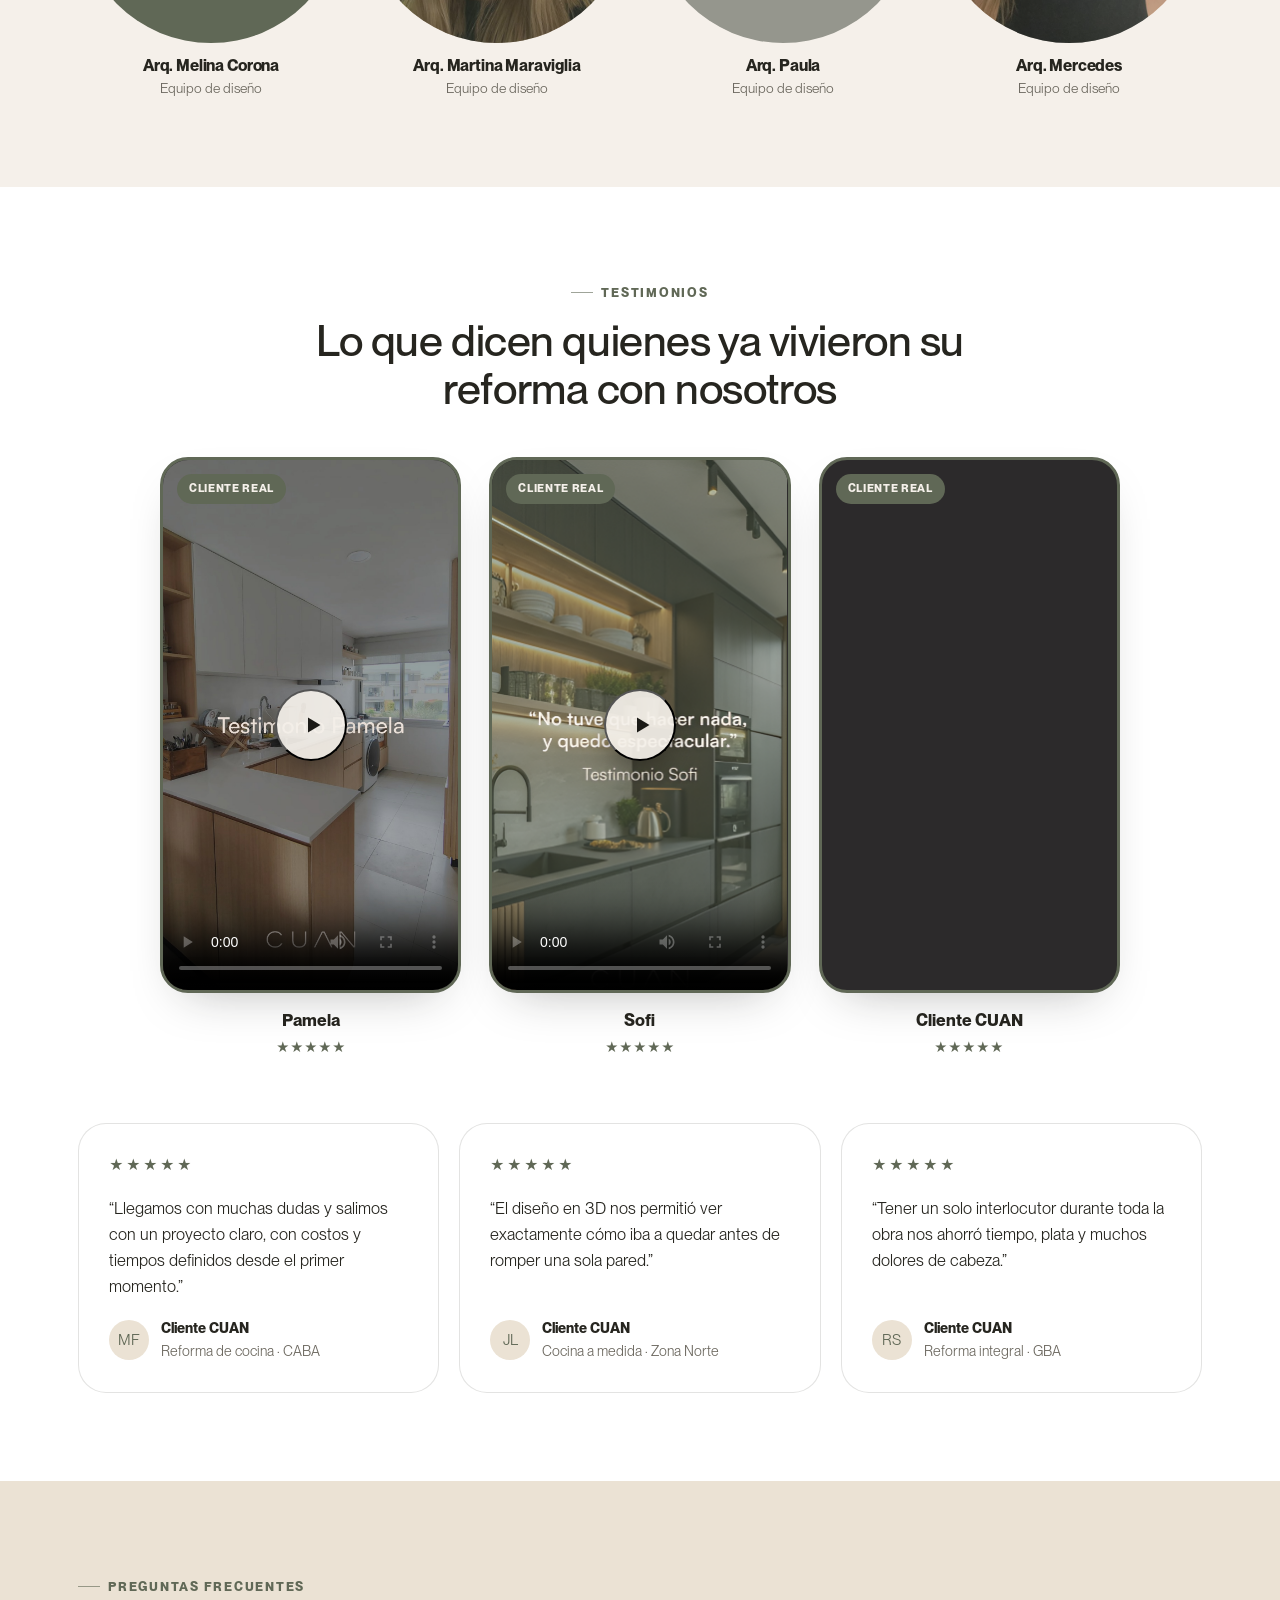
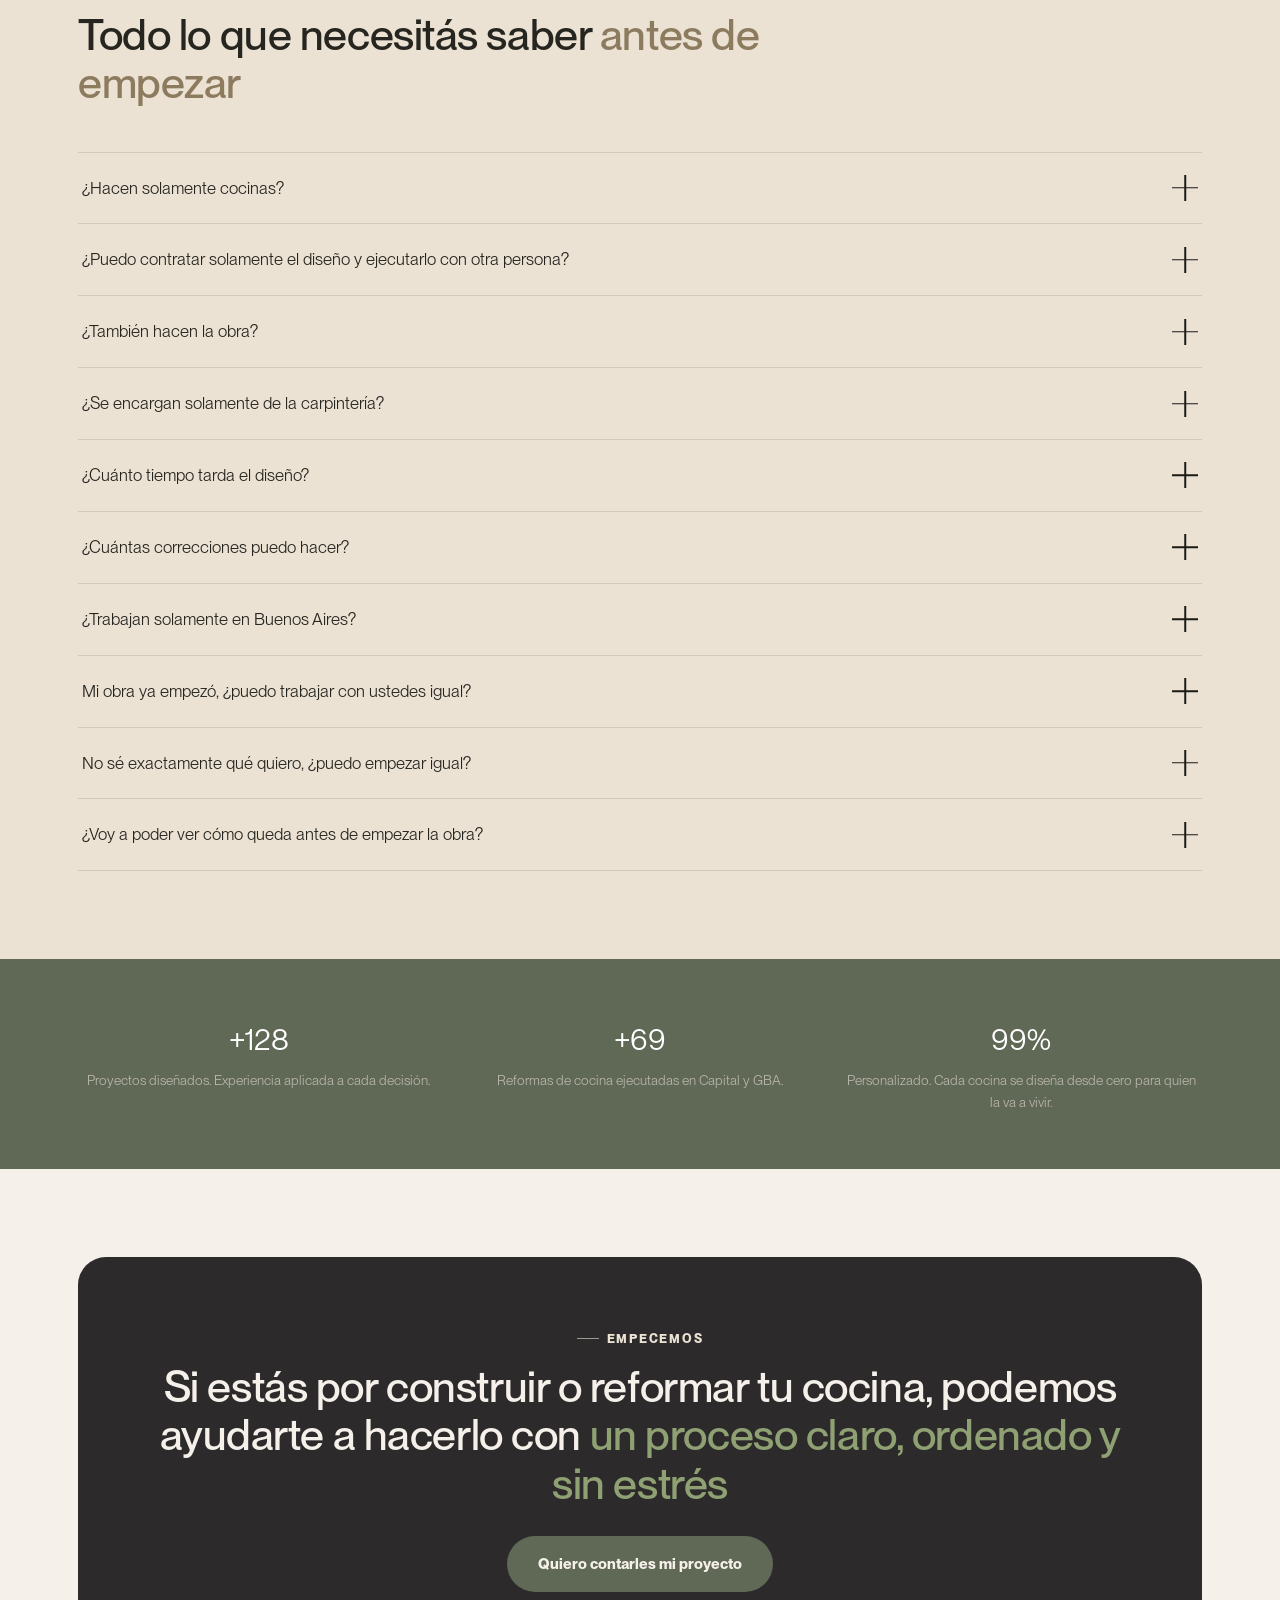
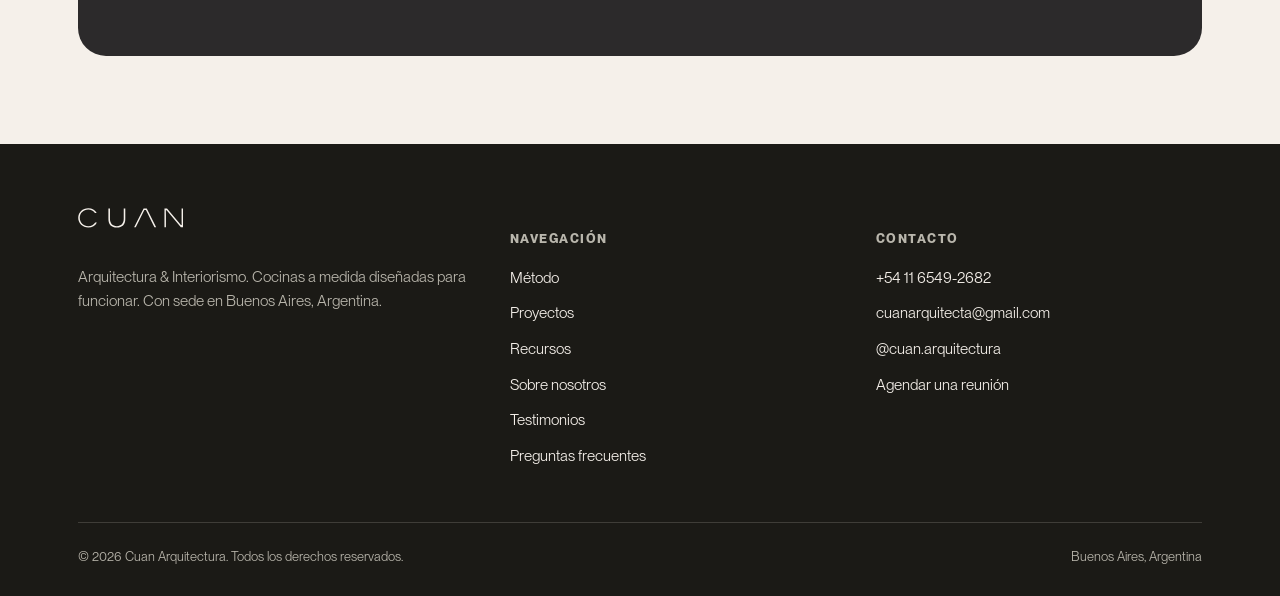
==== commit b21faafa: "Agregar pestaña de Recursos con guía de mesadas como blog post Nueva sección Recursos en la nav de t" ====
--- a/index.html
+++ b/index.html
@@ -78,6 +78,7 @@
     <nav class="nav-links">
       <a href="#metodo">Método</a>
       <a href="proyectos.html">Proyectos</a>
+      <a href="recursos.html">Recursos</a>
       <a href="#nosotros">Sobre nosotros</a>
       <a href="#testimonios">Testimonios</a>
       <a href="#preguntas">Preguntas</a>
@@ -99,6 +100,7 @@
   <nav>
     <a href="#metodo">Método</a>
     <a href="proyectos.html">Proyectos</a>
+    <a href="recursos.html">Recursos</a>
     <a href="#nosotros">Sobre nosotros</a>
     <a href="#testimonios">Testimonios</a>
     <a href="#preguntas">Preguntas</a>
@@ -552,6 +554,7 @@
         <ul>
           <li><a href="#metodo">Método</a></li>
           <li><a href="proyectos.html">Proyectos</a></li>
+          <li><a href="recursos.html">Recursos</a></li>
           <li><a href="#nosotros">Sobre nosotros</a></li>
           <li><a href="#testimonios">Testimonios</a></li>
           <li><a href="#preguntas">Preguntas frecuentes</a></li>
--- a/css/style.css
+++ b/css/style.css
@@ -437,6 +437,33 @@
 /* ---------- Method / process ---------- */
 .mid-cta { text-align: center; margin-top: 48px; }
 .mid-cta p { font-family: var(--font-display); font-size: 1.3rem; margin-bottom: 20px; }
+
+/* ---------- Recursos / blog ---------- */
+.blog-grid { display: grid; gap: 28px; margin-top: 44px; }
+.blog-card {
+  display: grid;
+  gap: 0;
+  background: var(--white);
+  border: 1px solid var(--line);
+  border-radius: var(--radius-lg);
+  overflow: hidden;
+  text-decoration: none;
+  color: inherit;
+  transition: transform .3s var(--ease), box-shadow .3s var(--ease);
+}
+.blog-card:hover { transform: translateY(-4px); box-shadow: var(--shadow); }
+.blog-card img { width: 100%; aspect-ratio: 4/3; object-fit: cover; display: block; }
+.blog-card-body { padding: 28px; }
+.blog-card-tag { font-size: 12px; letter-spacing: .06em; text-transform: uppercase; color: var(--green); font-weight: 600; }
+.blog-card-body h3 { margin-top: 10px; font-size: 1.3rem; }
+.blog-card-body p { margin-top: 10px; color: var(--text-muted); }
+.blog-card-body .btn { margin-top: 18px; }
+@media (min-width: 760px) { .blog-card { grid-template-columns: 1fr 1fr; align-items: stretch; } .blog-card img { aspect-ratio: auto; height: 100%; } }
+
+.blog-article { max-width: 760px; margin: 0 auto; }
+.blog-article img { width: 100%; border-radius: var(--radius-lg); box-shadow: var(--shadow); display: block; margin: 36px 0; }
+.blog-back { display: inline-flex; align-items: center; gap: 6px; font-size: 14px; color: var(--text-muted); text-decoration: none; margin-bottom: 20px; }
+.blog-back:hover { color: var(--text); }
 .method-list { display: grid; gap: 18px; margin-top: 44px; }
 @media (min-width: 860px) { .method-list { grid-template-columns: repeat(2, 1fr); } }
 @media (min-width: 860px) { .method-list.method-list-3col { grid-template-columns: repeat(3, 1fr); } }
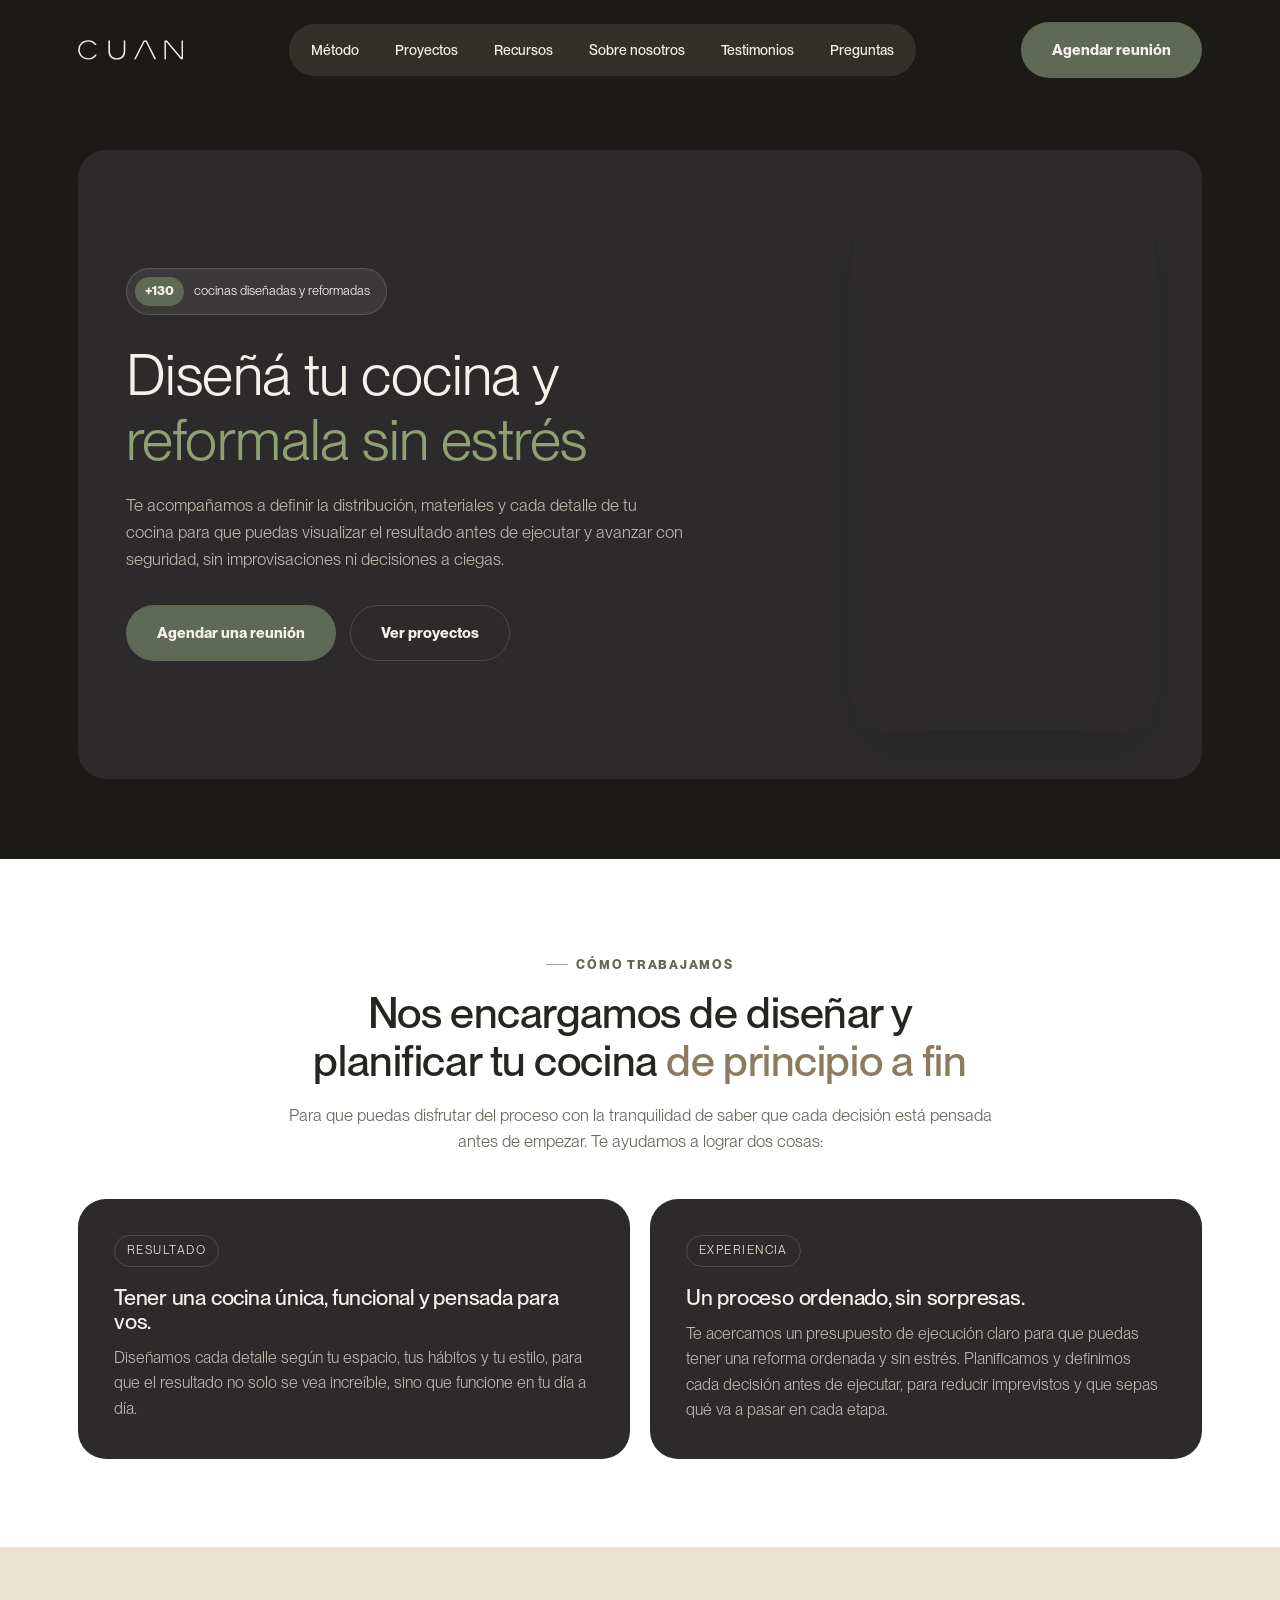
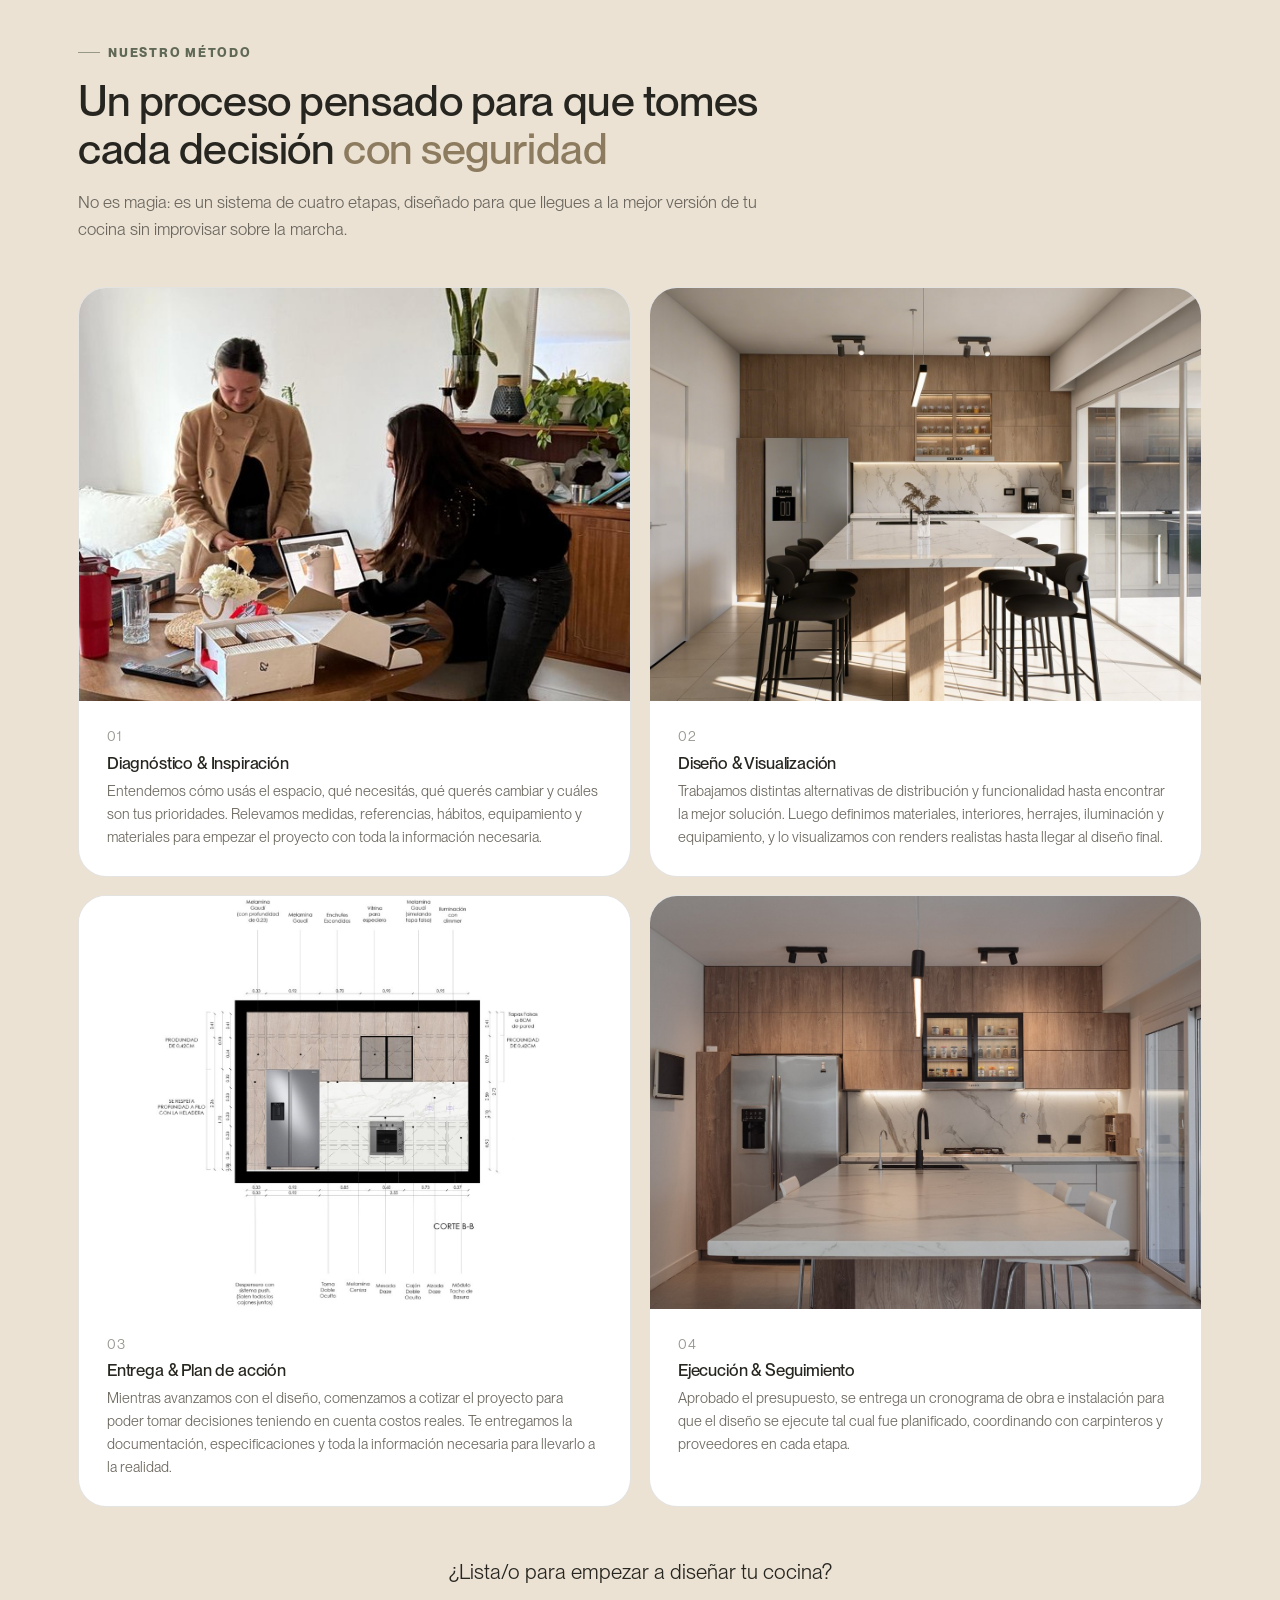
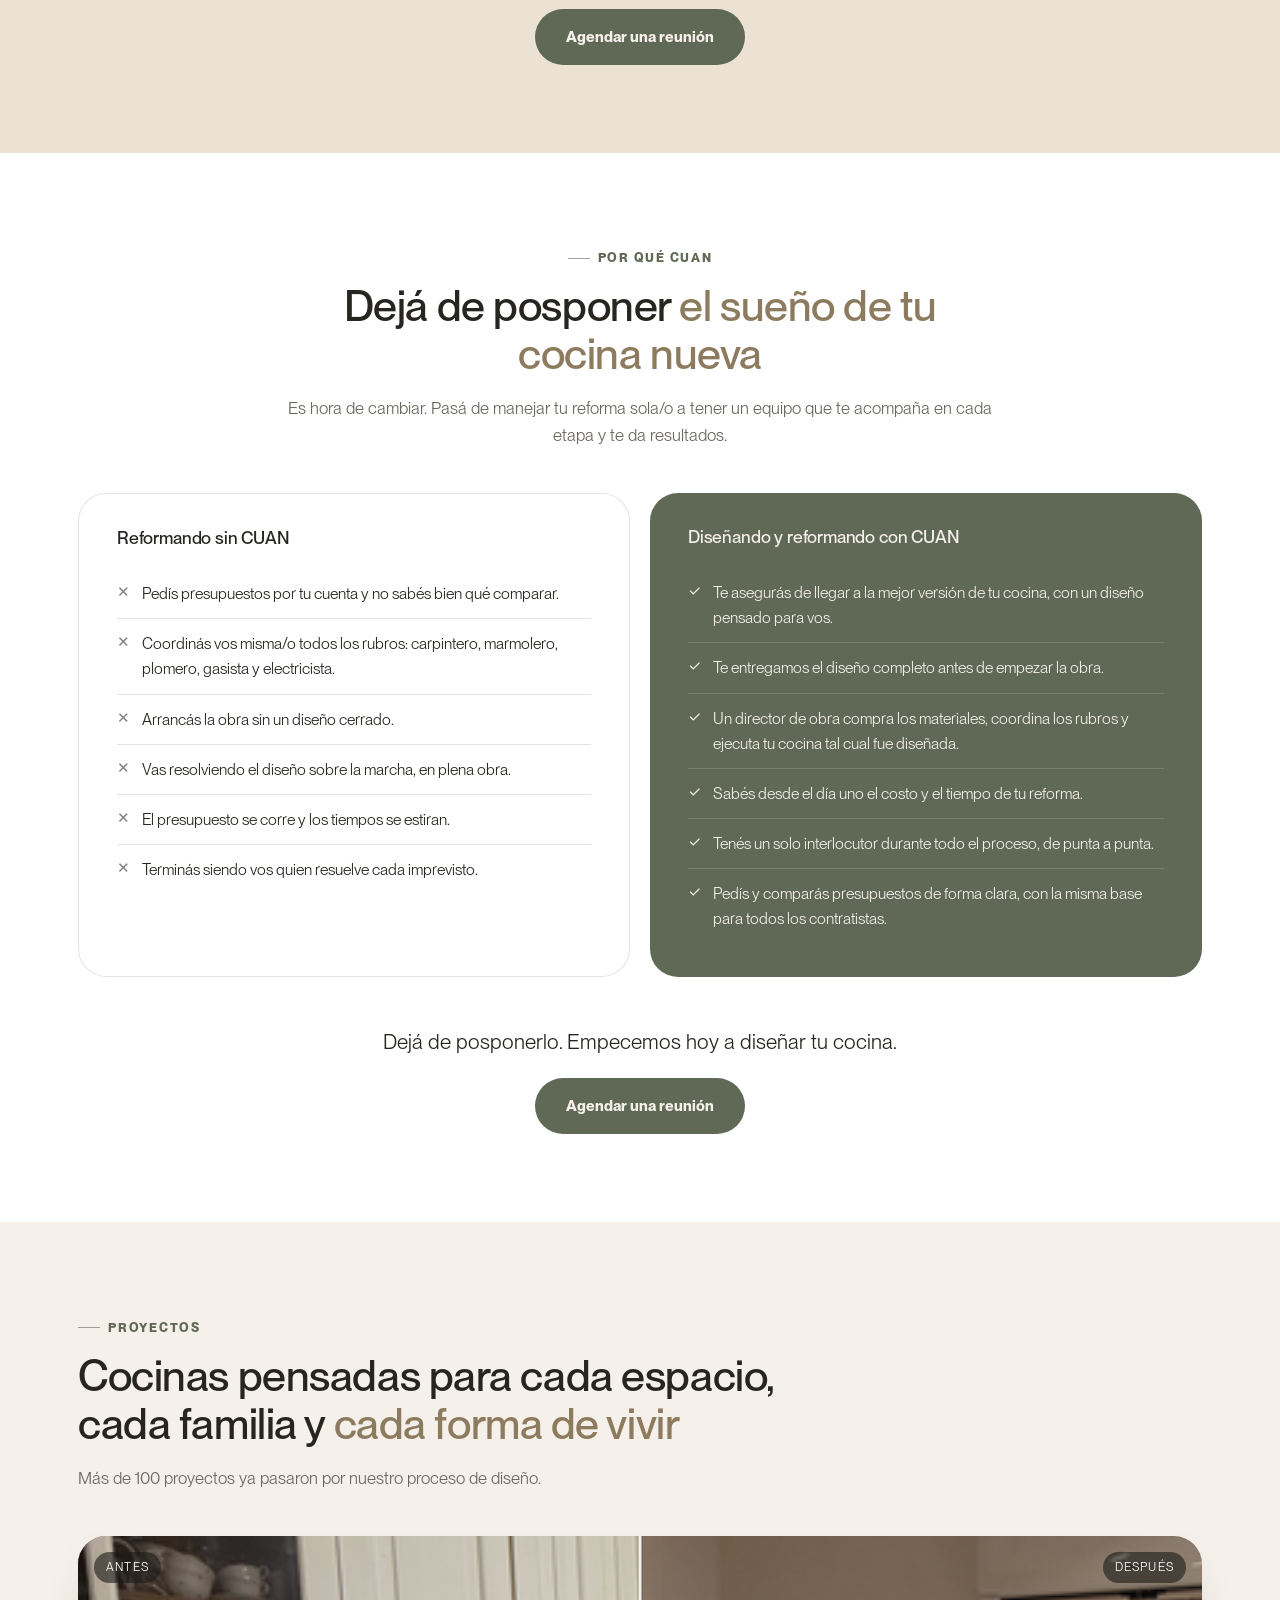
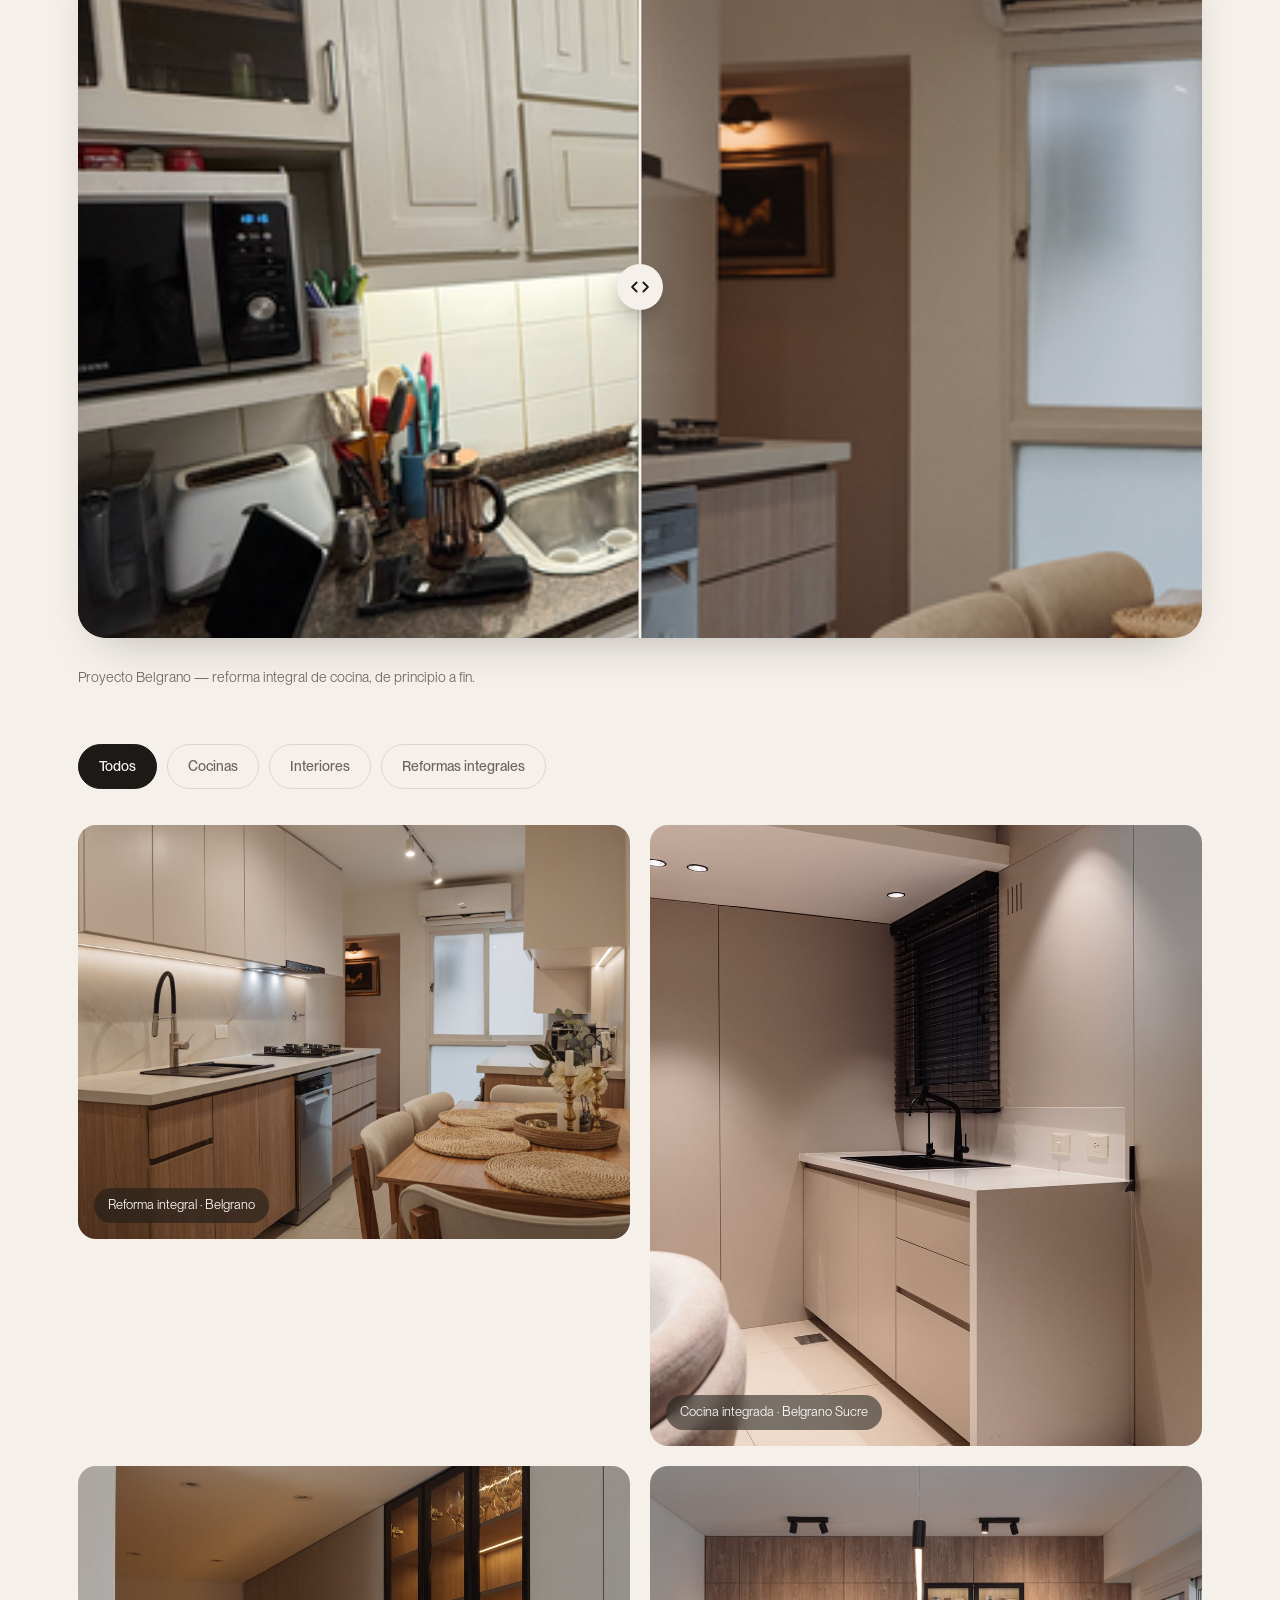
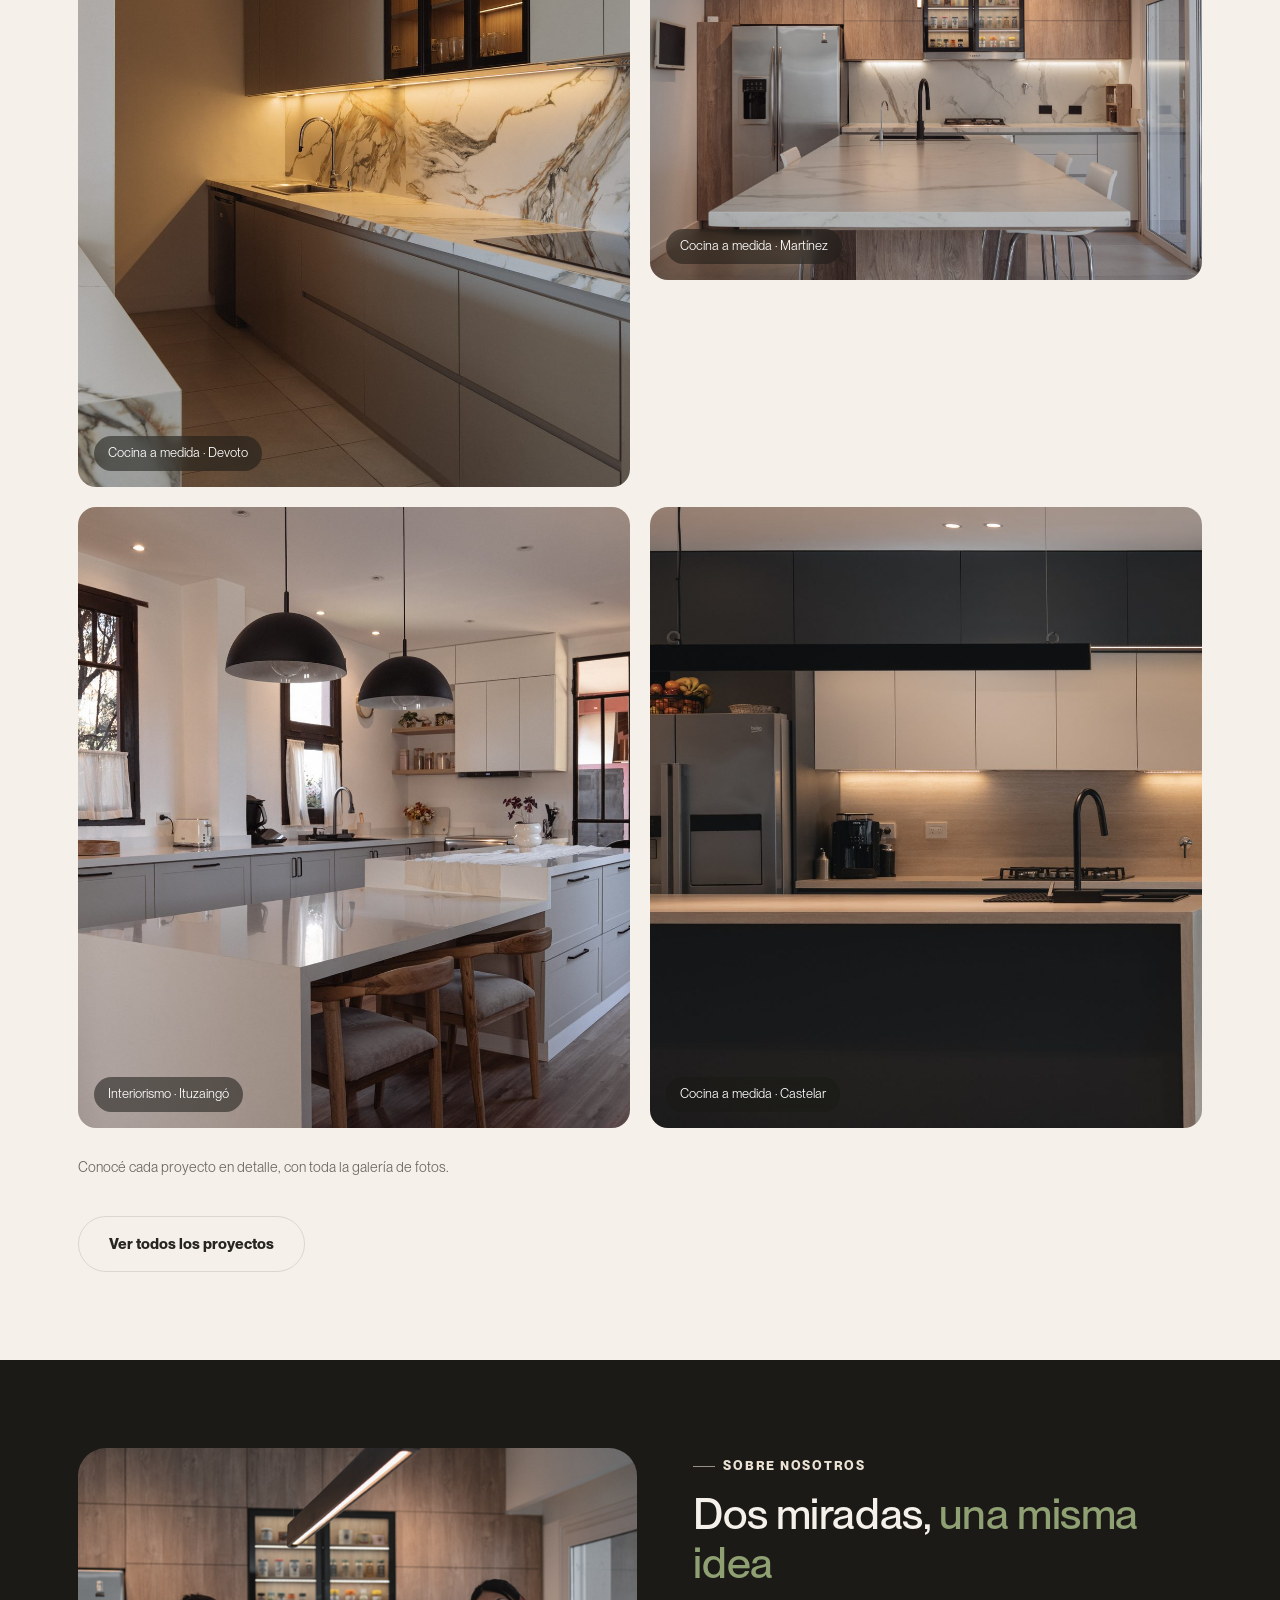
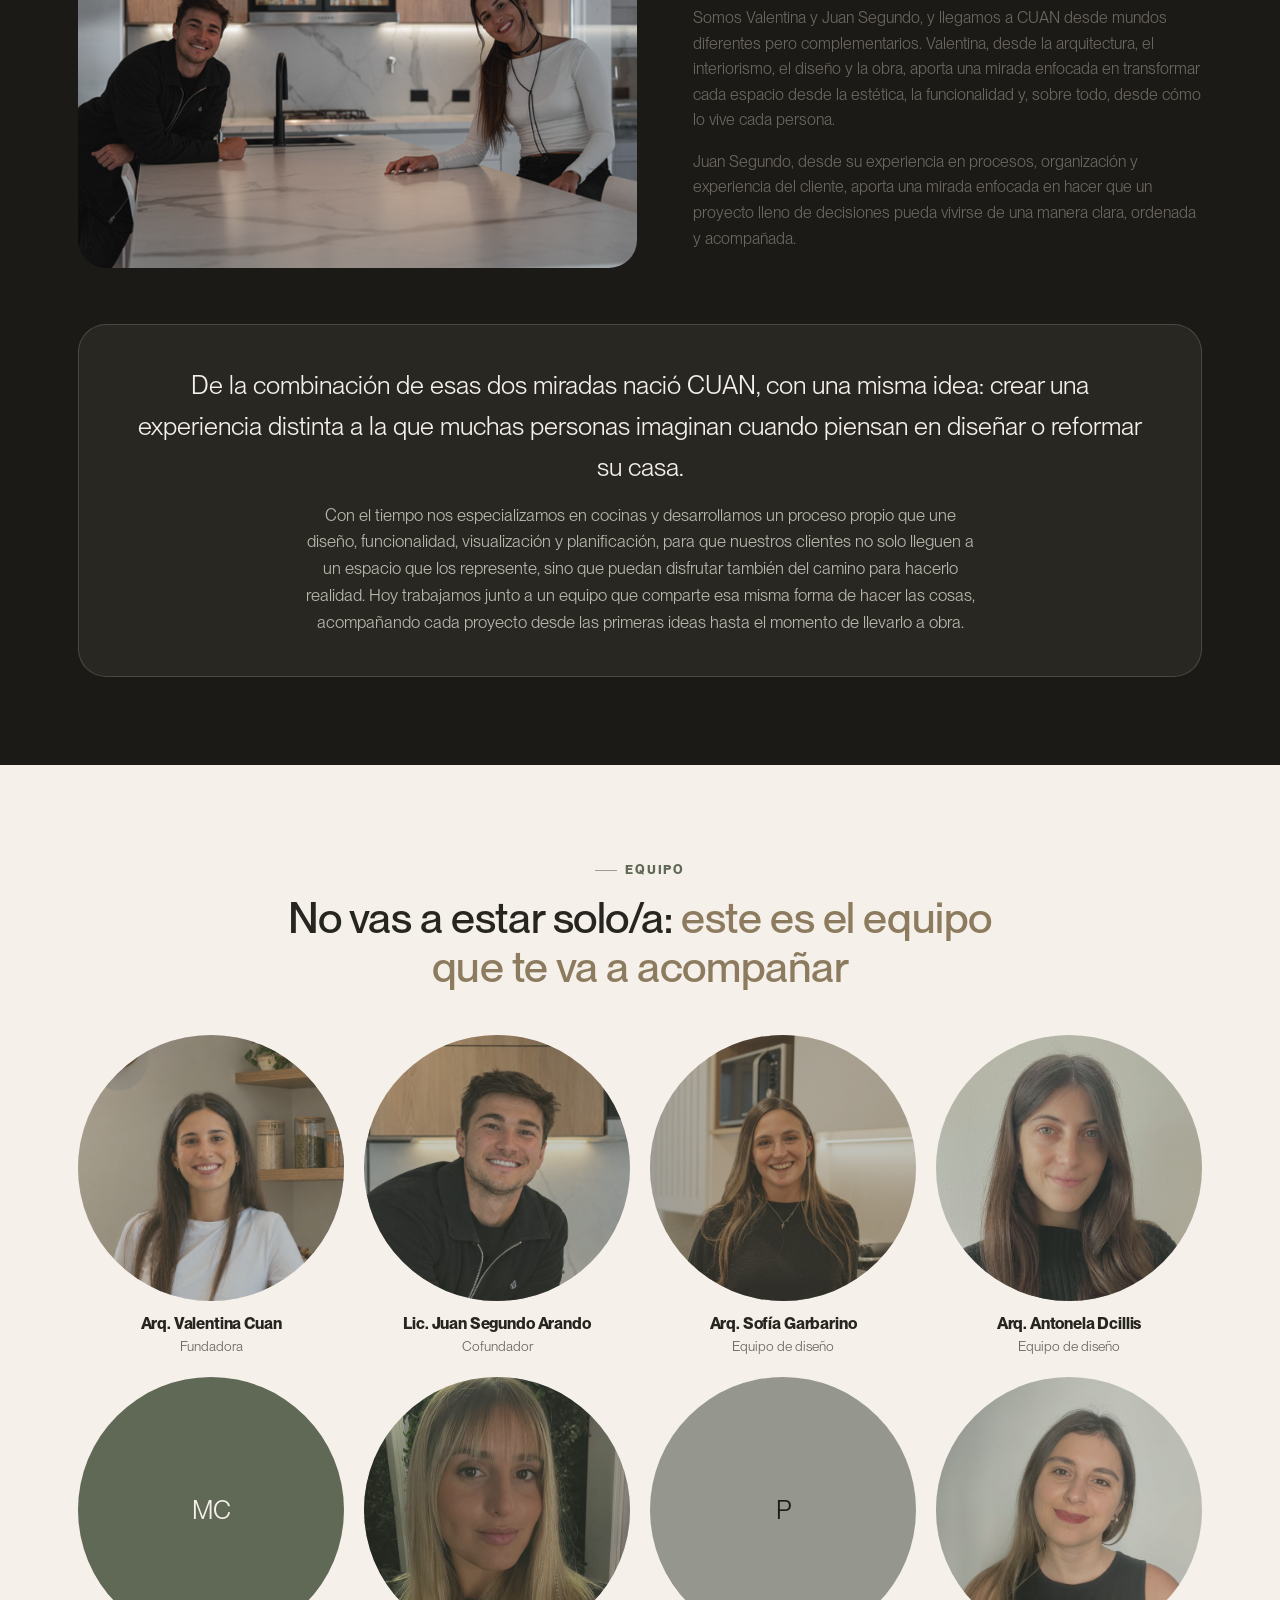
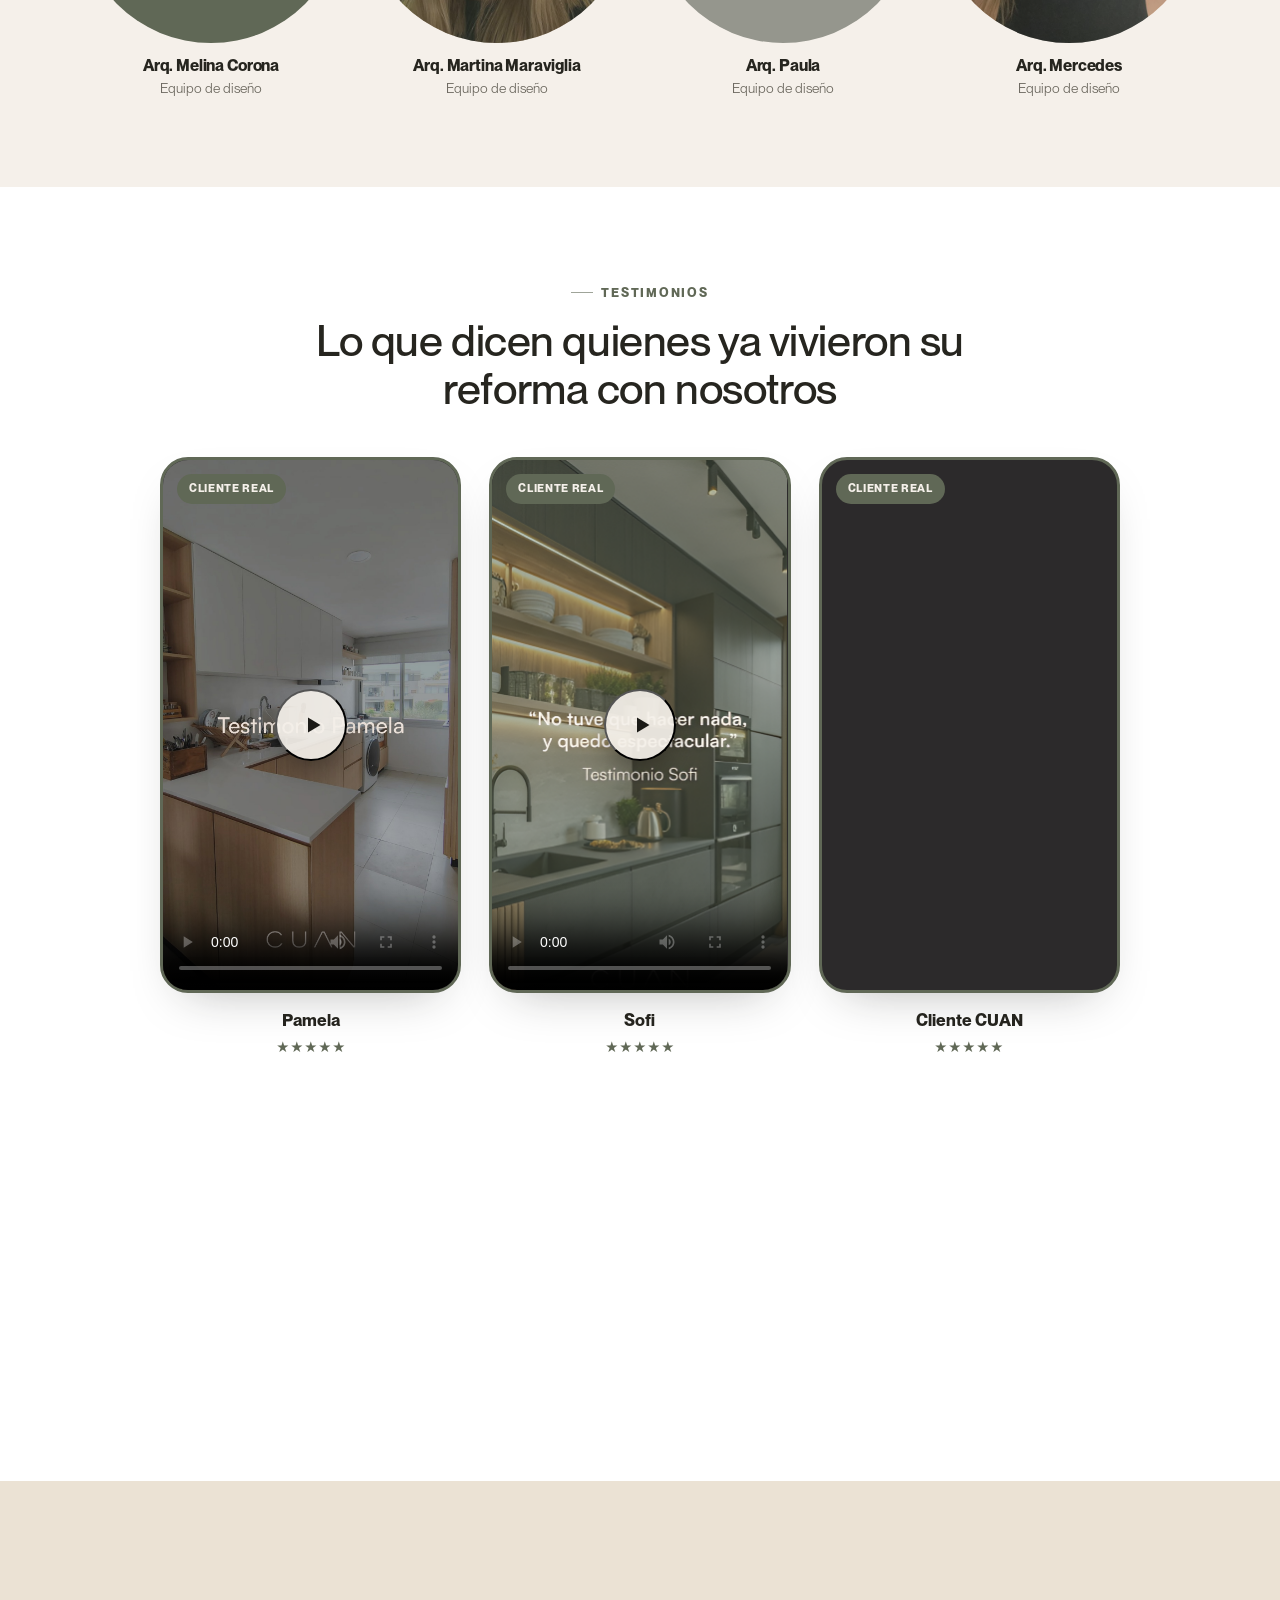
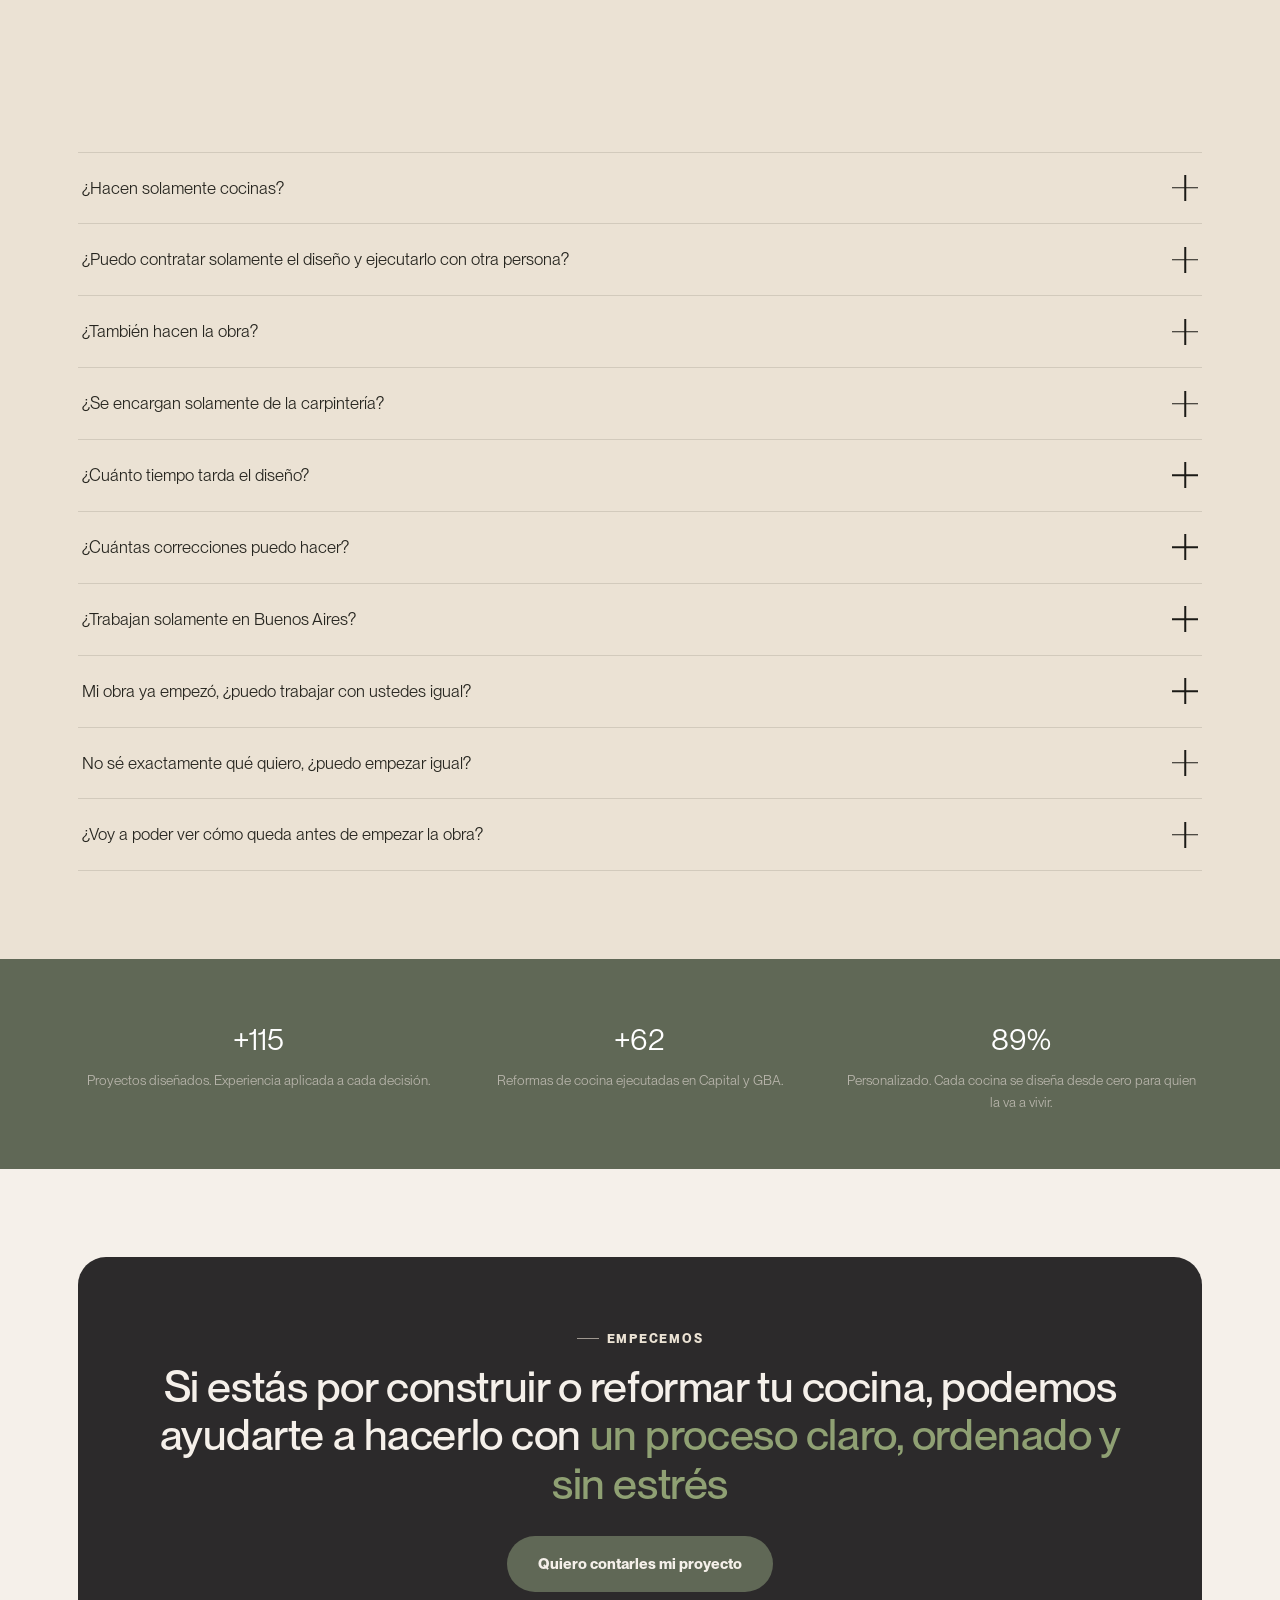
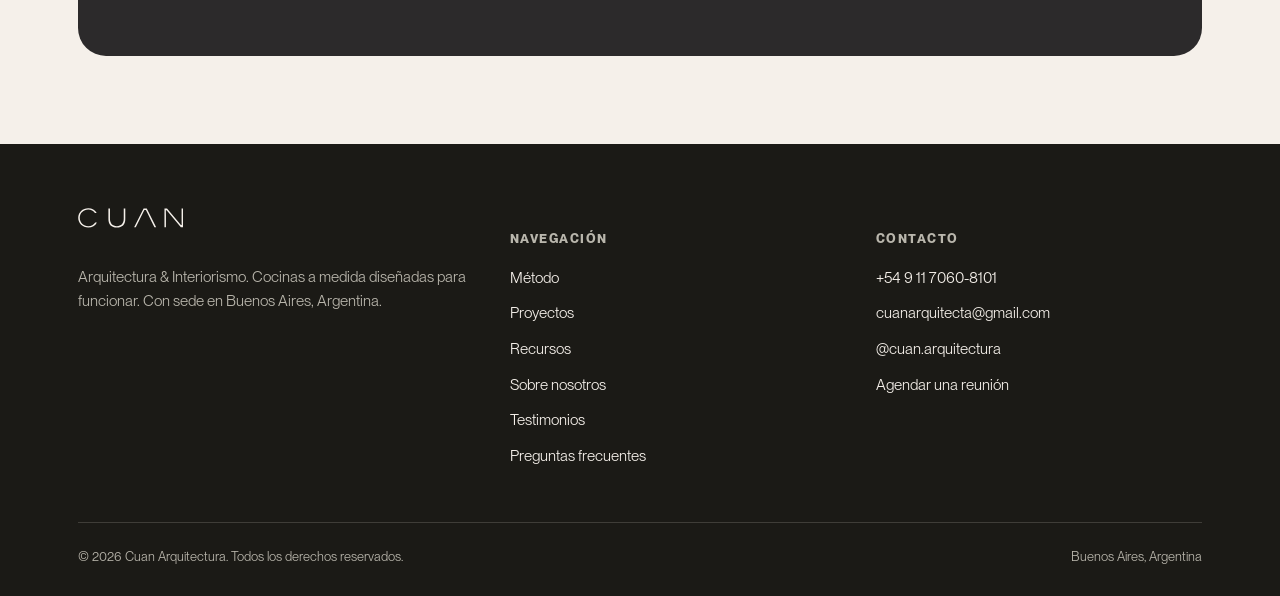
==== commit 1cae4900: "Actualizar número de teléfono de contacto en el footer Co-Authored-By: Claude Sonnet 5 <noreply@anth" ====
--- a/index.html
+++ b/index.html
@@ -59,7 +59,7 @@
   "name": "Cuan Arquitectura",
   "description": "Arquitectura e interiorismo especializados en cocinas a medida.",
   "url": "https://cuan-arquitectura.vercel.app/",
-  "telephone": "+541165492682",
+  "telephone": "+5491170608101",
   "address": { "@type": "PostalAddress", "addressLocality": "Buenos Aires", "addressCountry": "AR" },
   "sameAs": ["https://instagram.com/cuan.arquitectura"]
 }
@@ -563,7 +563,7 @@
       <div class="footer-col">
         <h5>Contacto</h5>
         <ul>
-          <li><a href="tel:+541165492682">+54 11 6549-2682</a></li>
+          <li><a href="tel:+5491170608101">+54 9 11 7060-8101</a></li>
           <li><a href="mailto:cuanarquitecta@gmail.com">cuanarquitecta@gmail.com</a></li>
           <li><a href="https://instagram.com/cuan.arquitectura" target="_blank" rel="noopener">@cuan.arquitectura</a></li>
           <li><a href="https://calendly.com/cuan-arquitectura/charla-inicial-ideas-para-transformar-tu-espacio" target="_blank" rel="noopener" data-calendly-popup>Agendar una reunión</a></li>
--- a/css/style.css
+++ b/css/style.css
@@ -439,7 +439,8 @@
 .mid-cta p { font-family: var(--font-display); font-size: 1.3rem; margin-bottom: 20px; }
 
 /* ---------- Recursos / blog ---------- */
-.blog-grid { display: grid; gap: 28px; margin-top: 44px; }
+.blog-grid { display: grid; gap: 28px; margin-top: 44px; grid-template-columns: 1fr; }
+@media (min-width: 700px) { .blog-grid { grid-template-columns: repeat(2, 1fr); } }
 .blog-card {
   display: grid;
   gap: 0;
@@ -458,7 +459,8 @@
 .blog-card-body h3 { margin-top: 10px; font-size: 1.3rem; }
 .blog-card-body p { margin-top: 10px; color: var(--text-muted); }
 .blog-card-body .btn { margin-top: 18px; }
-@media (min-width: 760px) { .blog-card { grid-template-columns: 1fr 1fr; align-items: stretch; } .blog-card img { aspect-ratio: auto; height: 100%; } }
+.blog-card.featured { grid-column: 1 / -1; }
+@media (min-width: 760px) { .blog-card.featured { grid-template-columns: 1fr 1fr; align-items: stretch; } .blog-card.featured img { aspect-ratio: auto; height: 100%; } }
 
 .blog-article { max-width: 760px; margin: 0 auto; }
 .blog-article img { width: 100%; border-radius: var(--radius-lg); box-shadow: var(--shadow); display: block; margin: 36px 0; }
